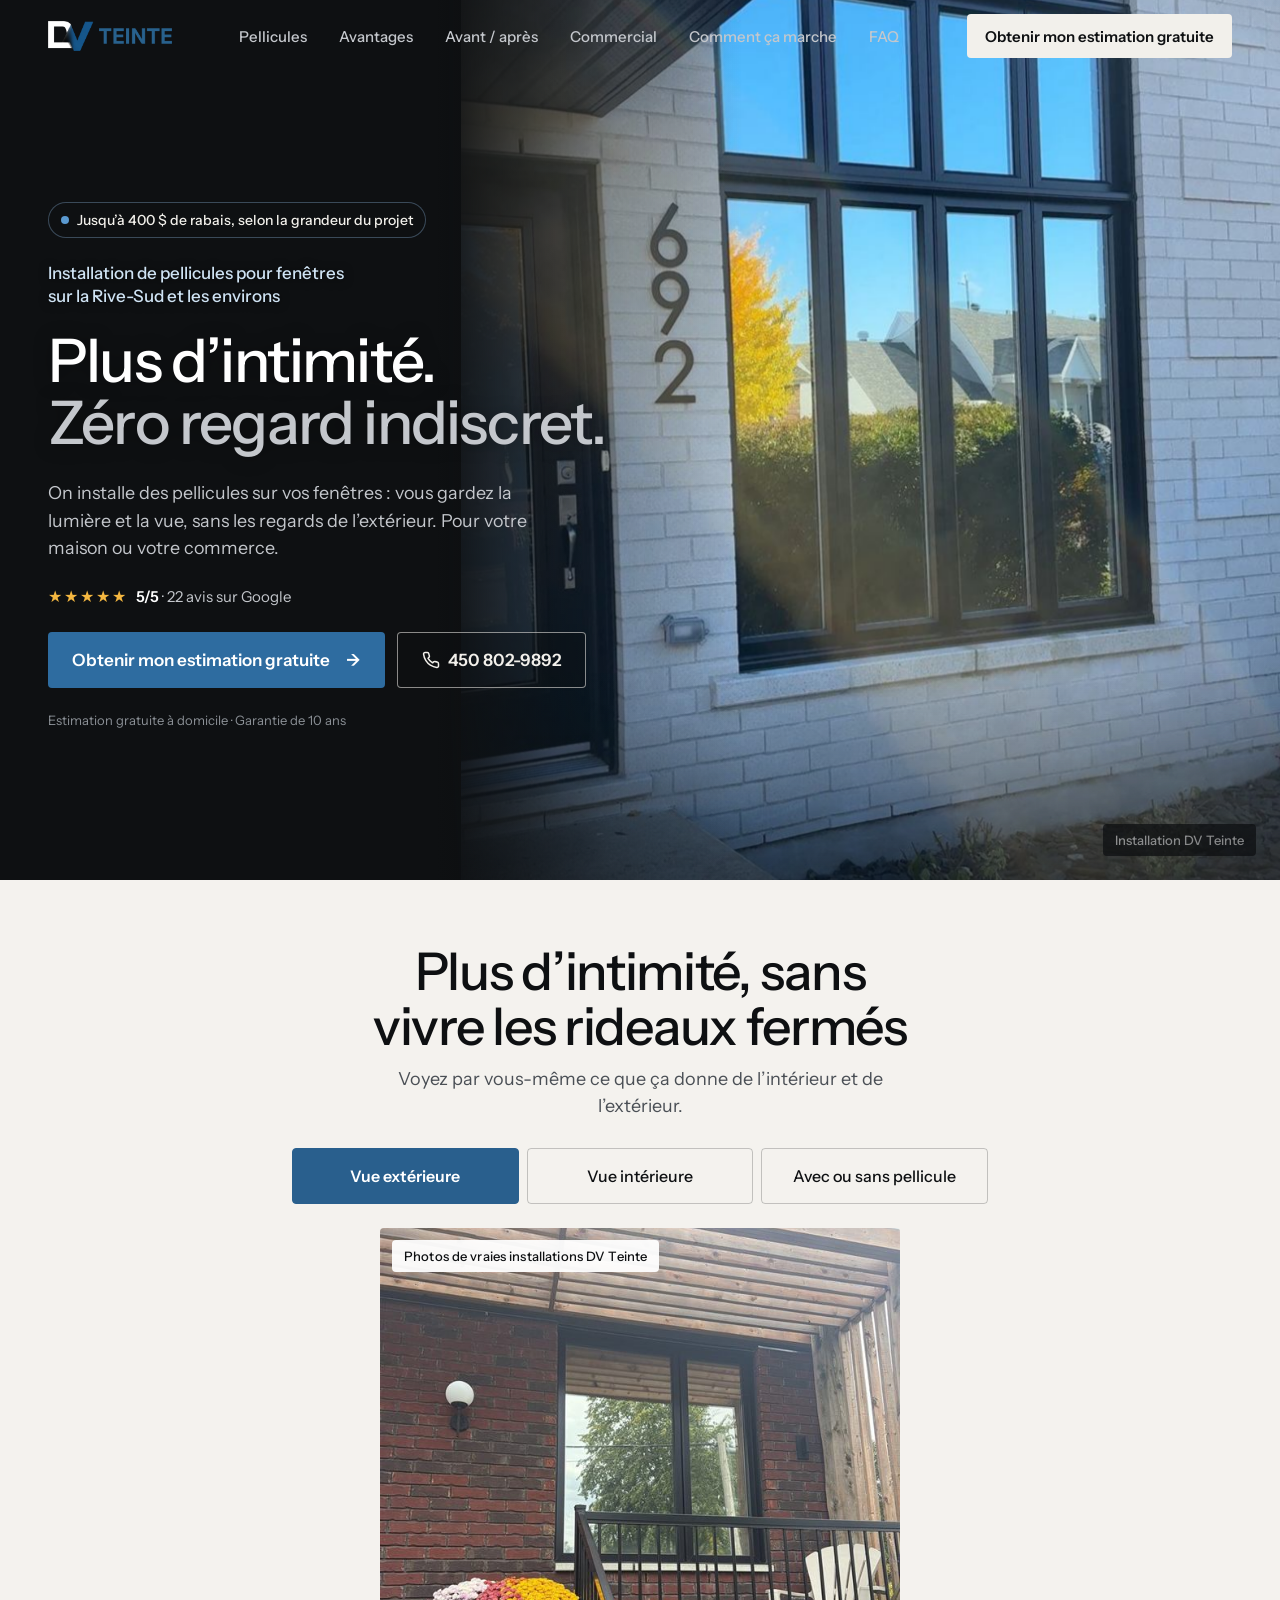
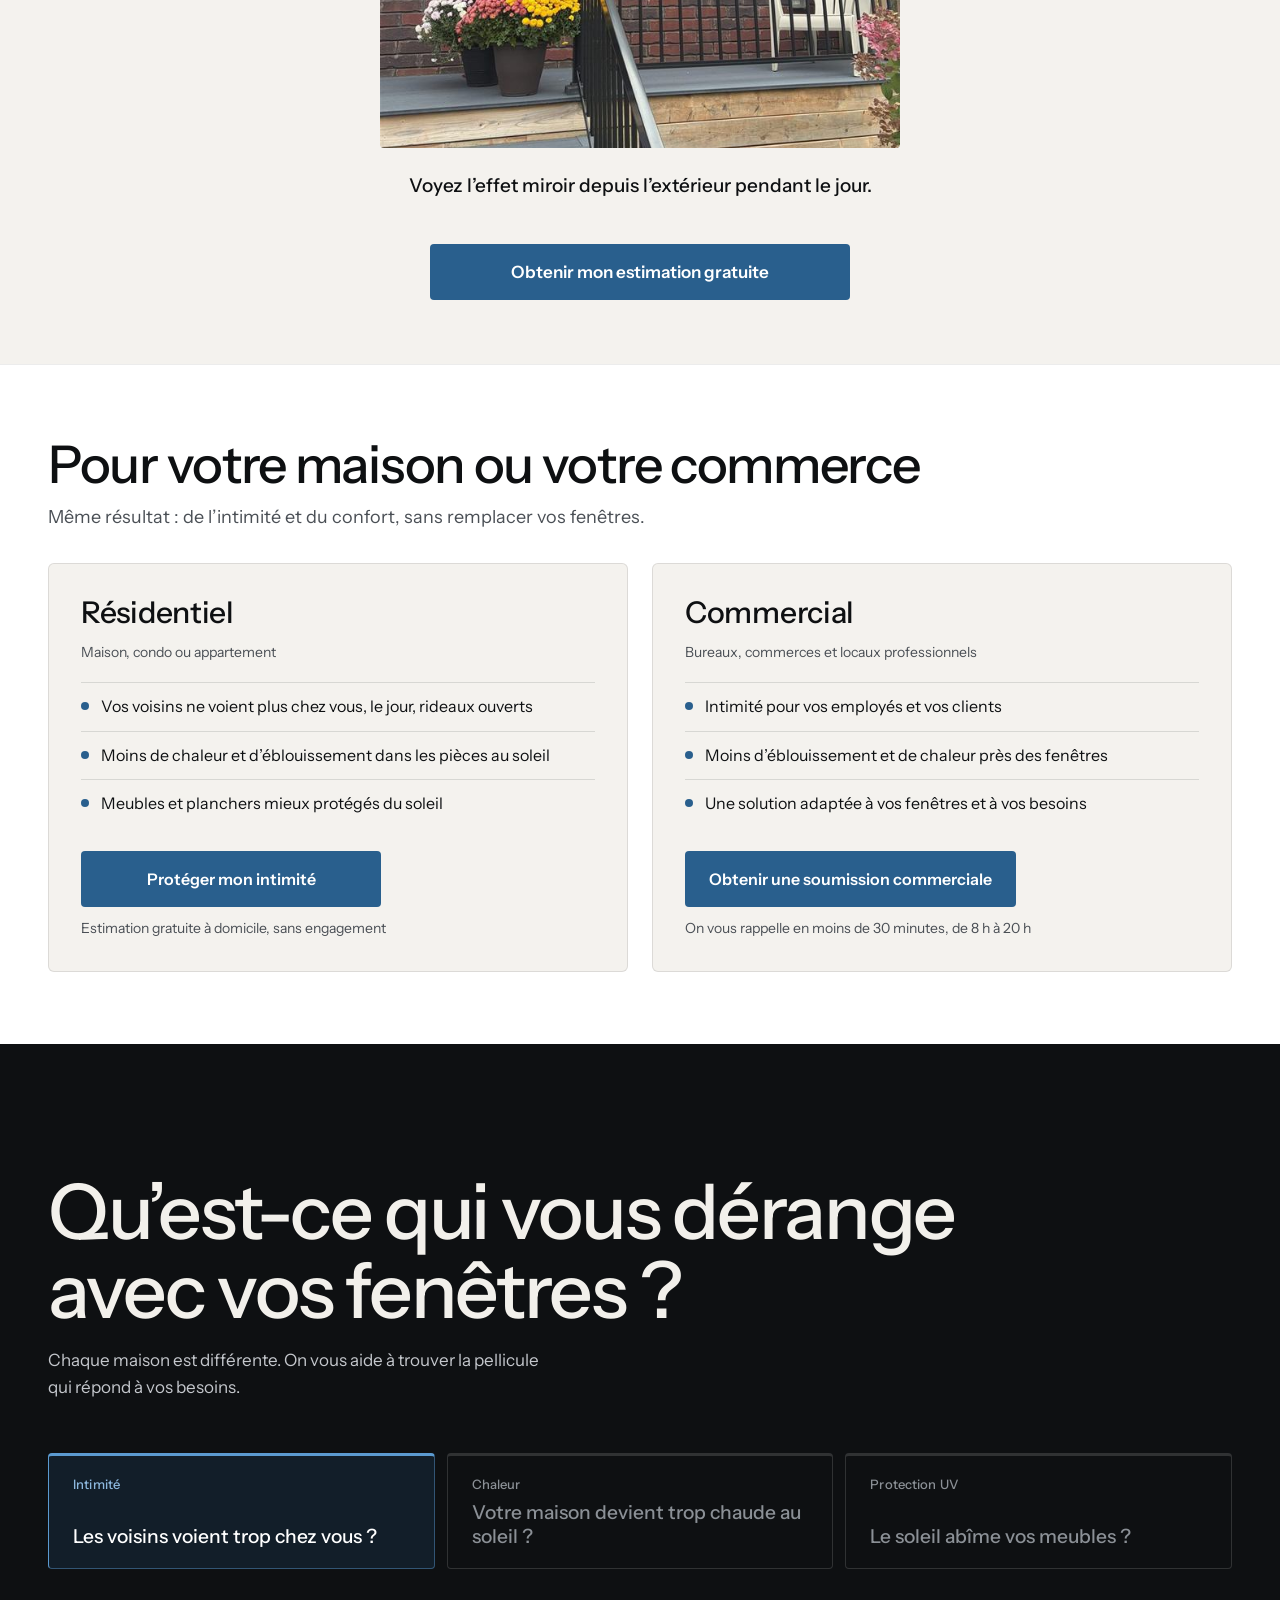
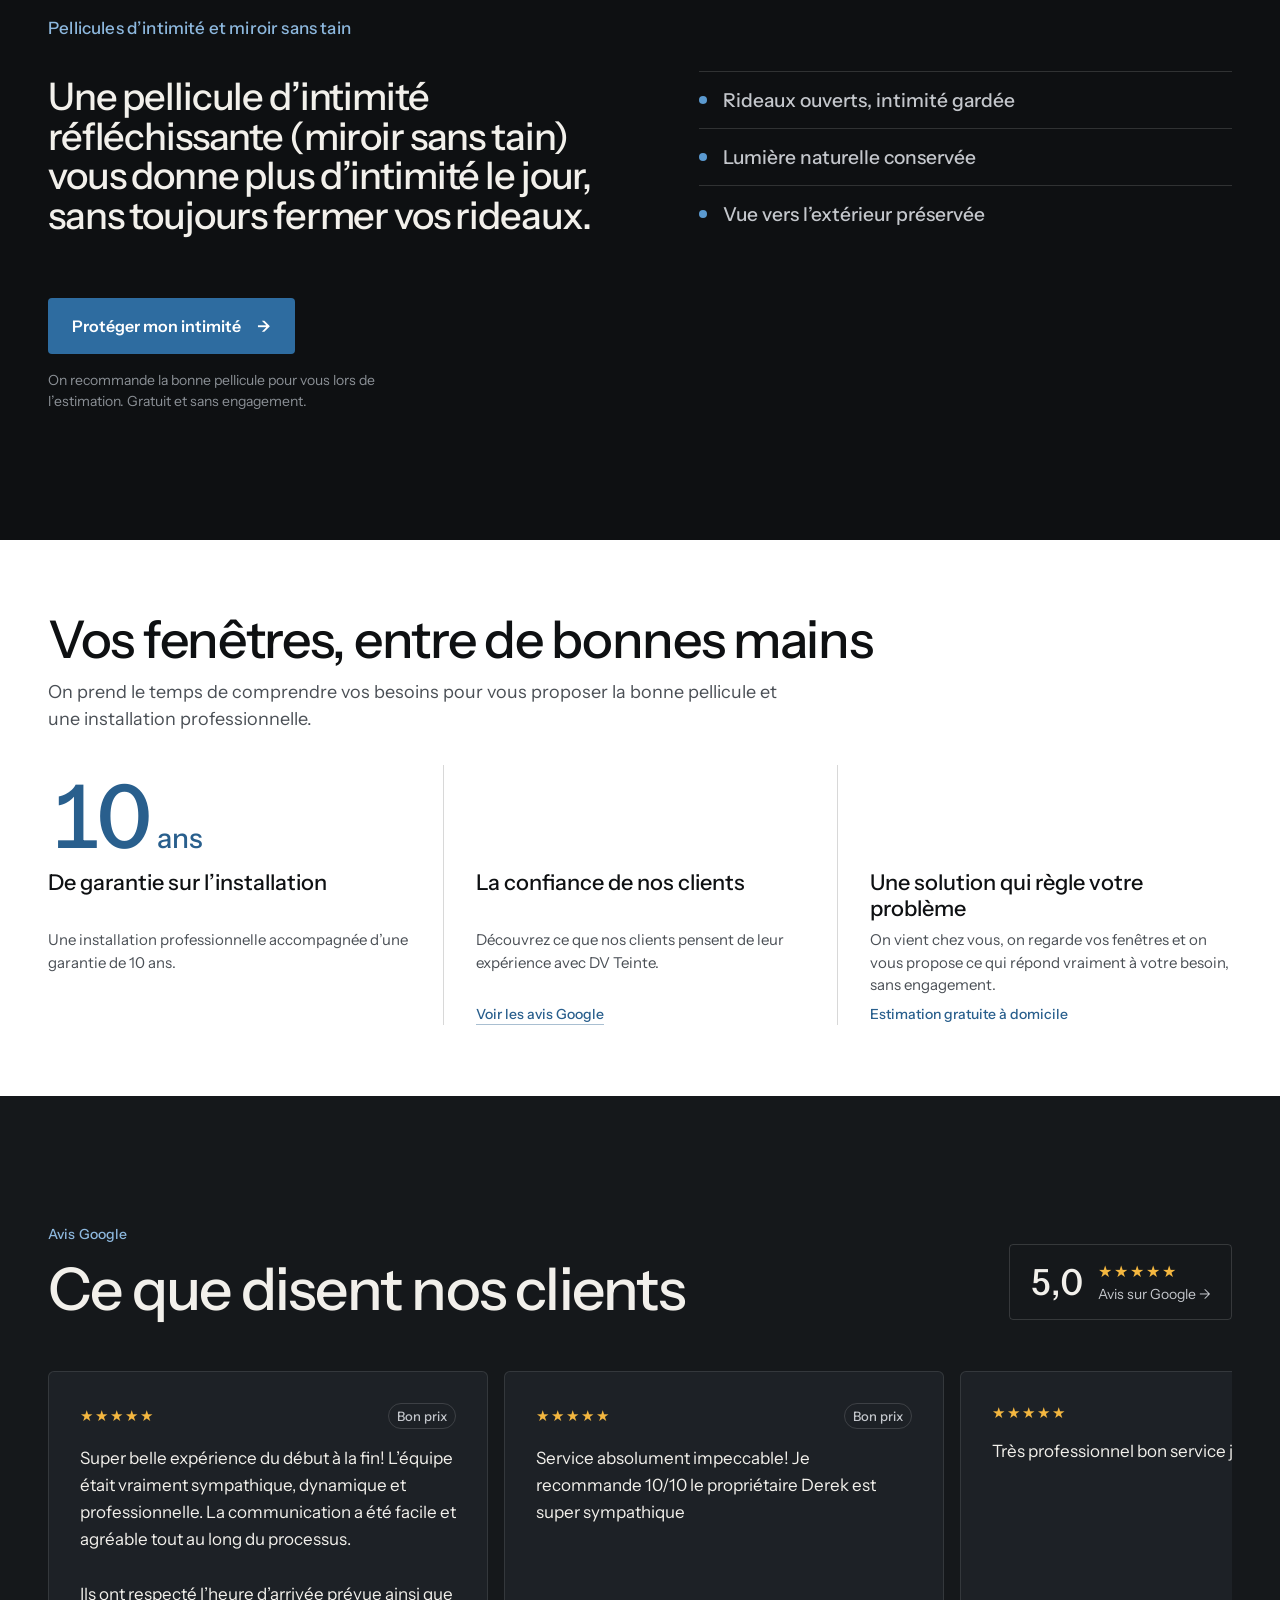
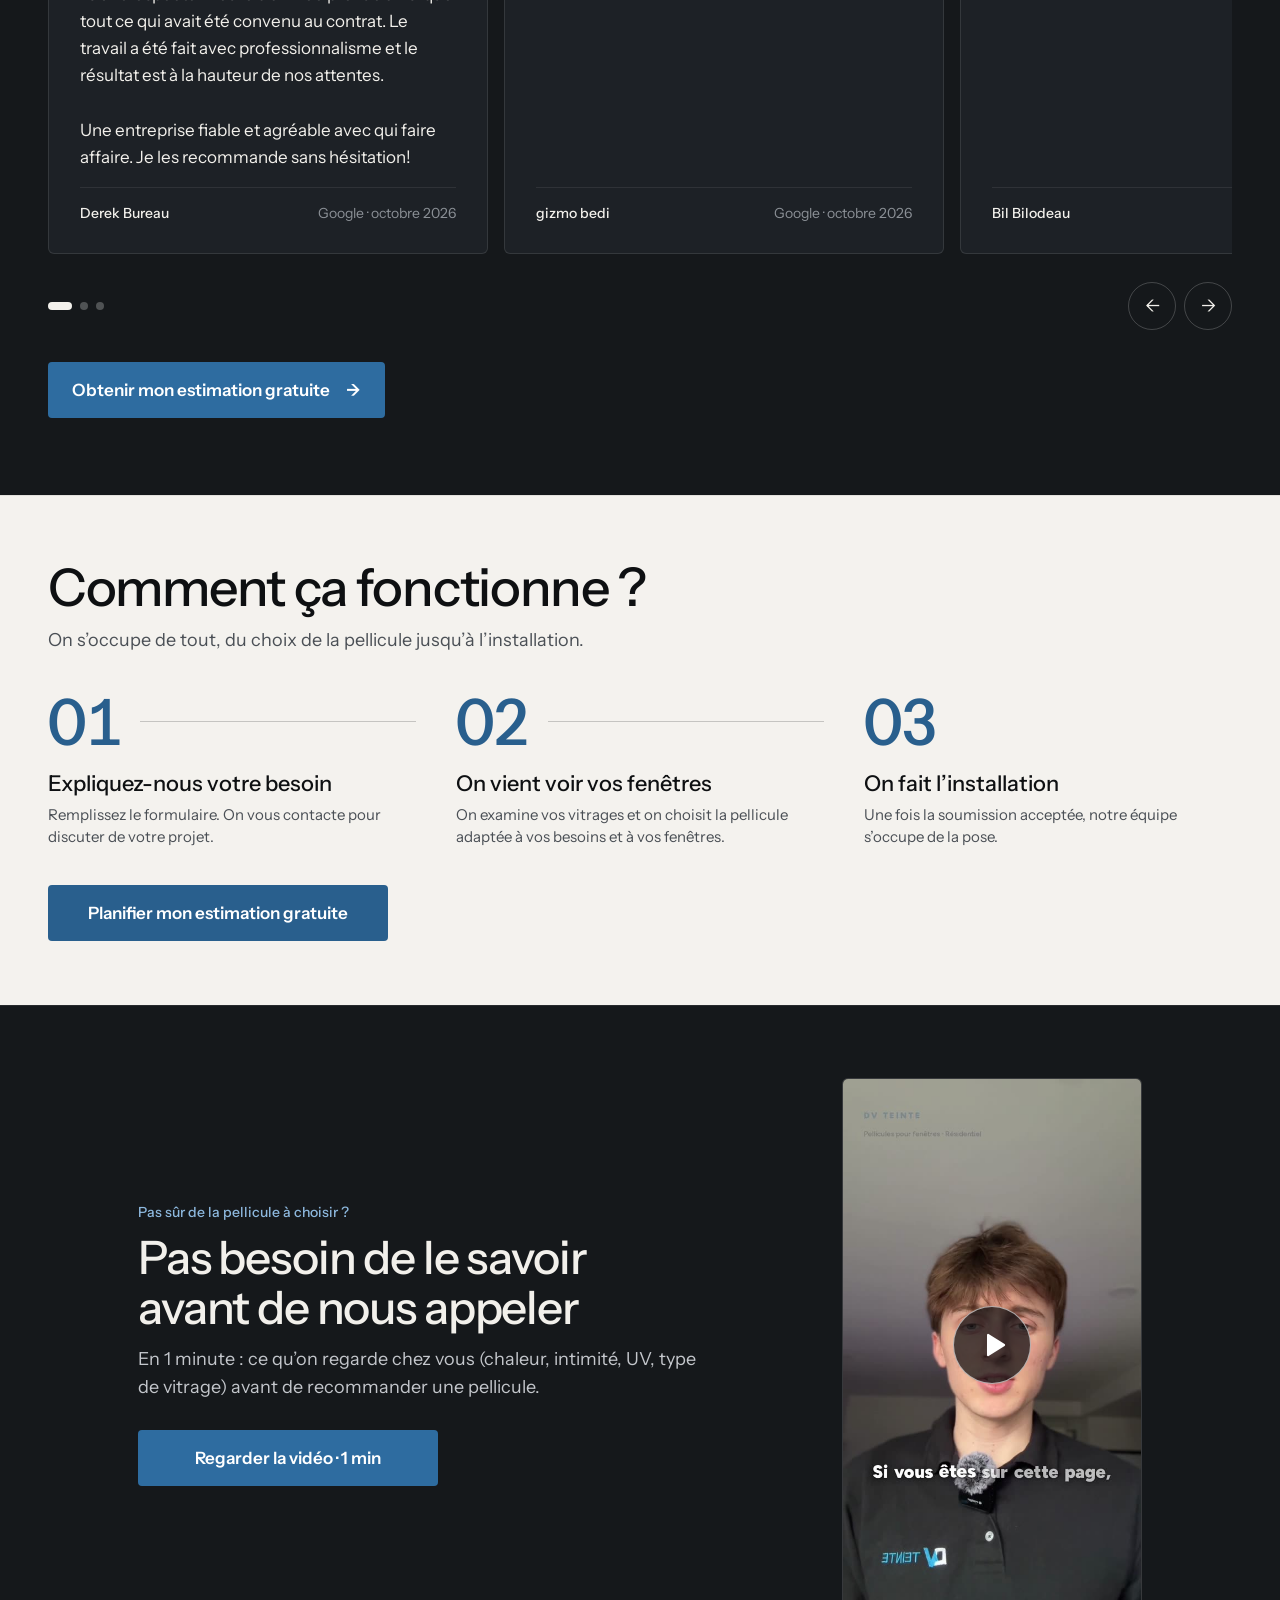
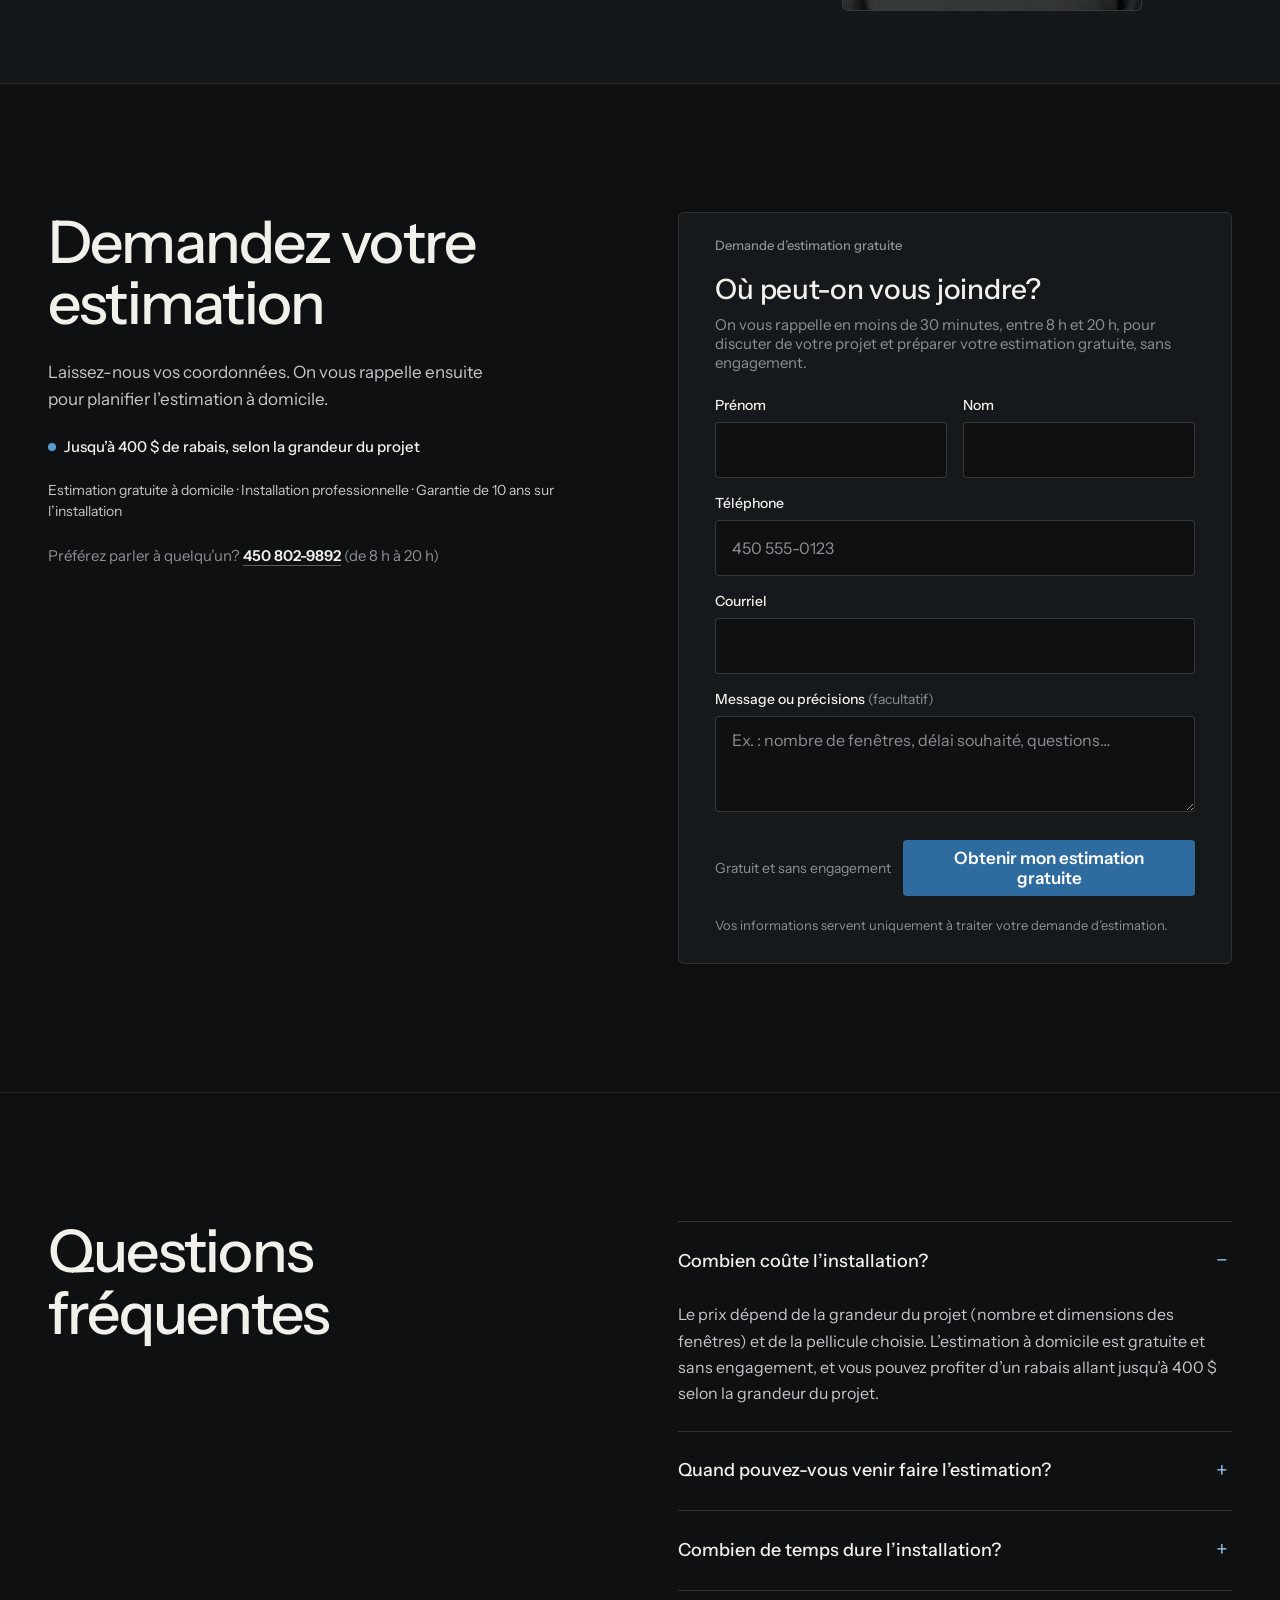
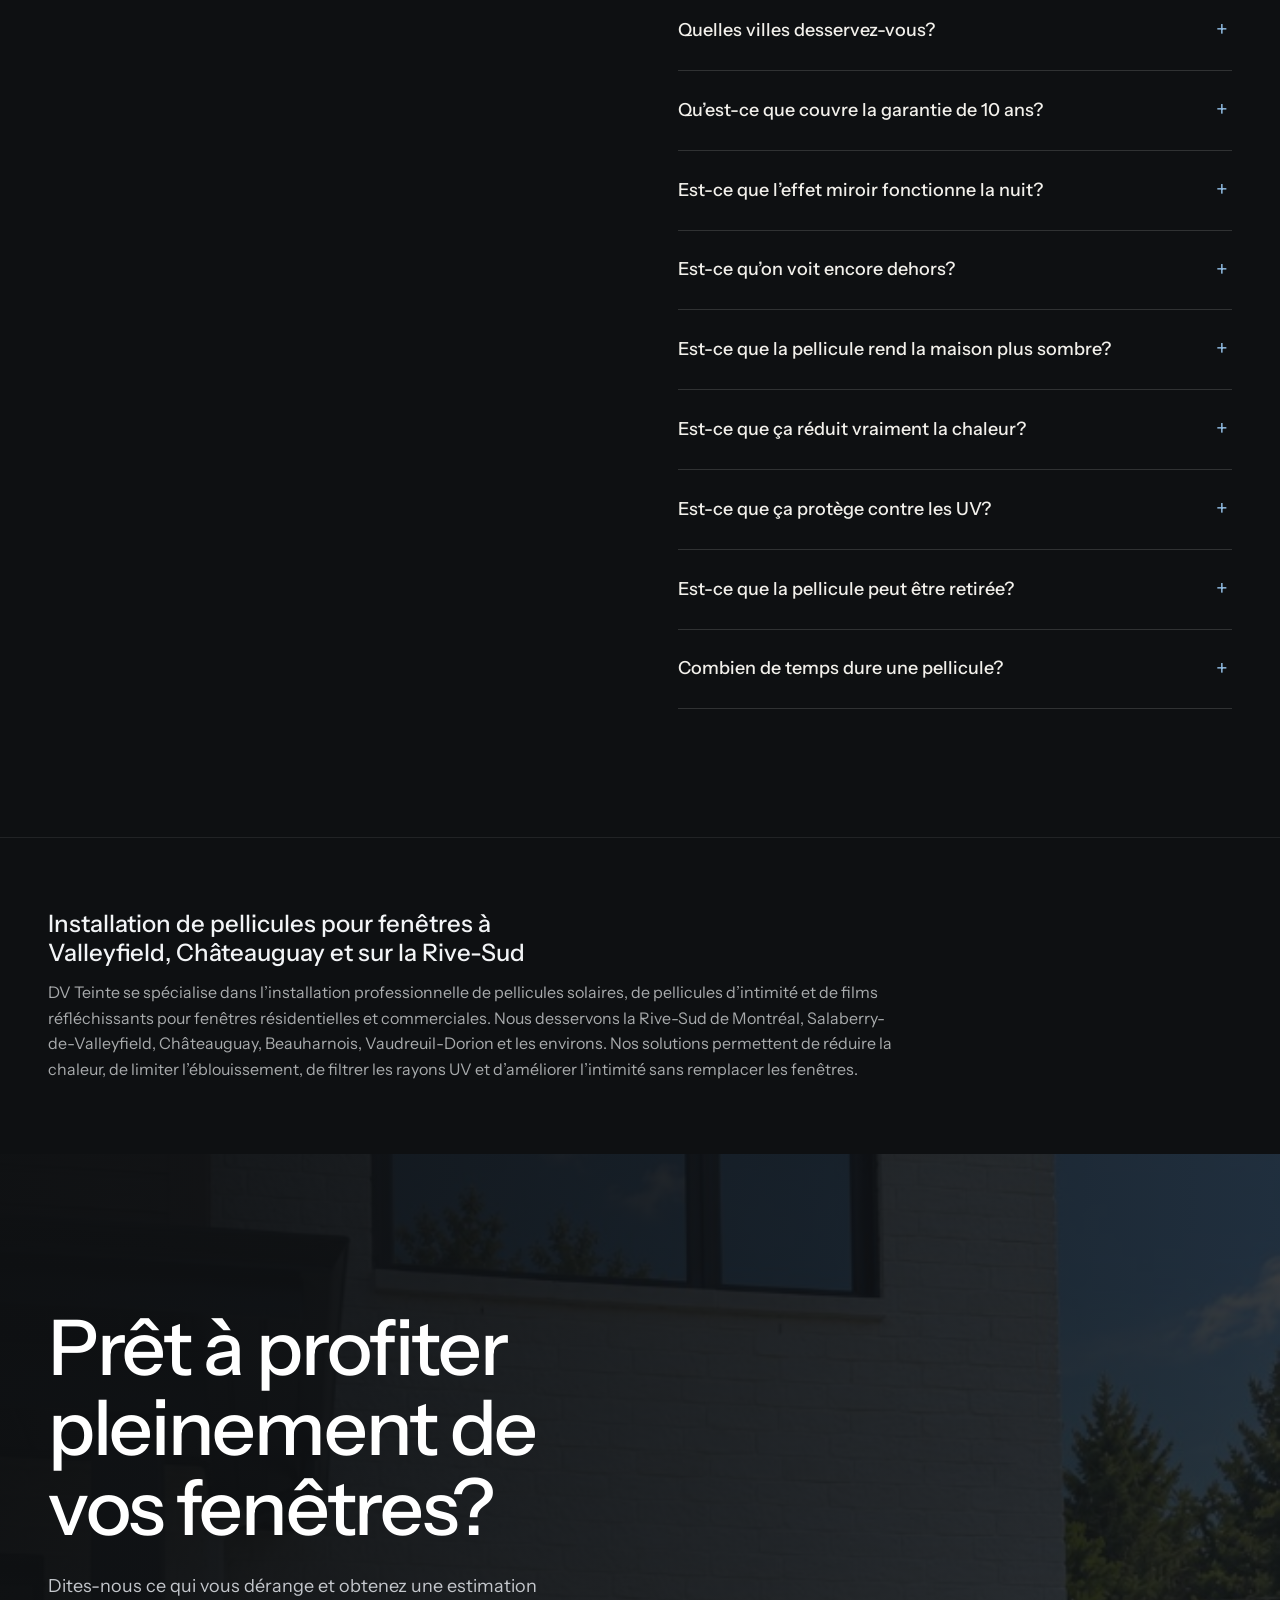
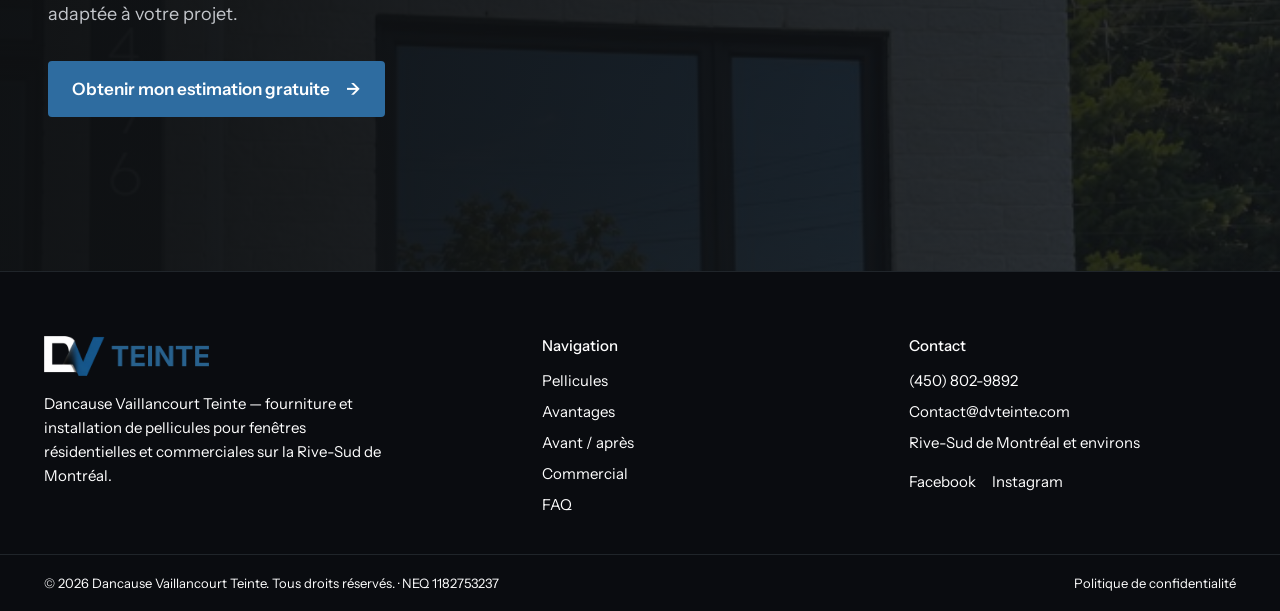
==== index.html @ ed7c3231 "Vidéo : nouvelle version (v5) remplace la v4 Vidéo recompressée en 720x1280 (3,7 Mo), nouvelle affic" ====
<!DOCTYPE html>
<html lang="fr-CA">
<head>
<meta charset="utf-8">
<meta name="viewport" content="width=device-width, initial-scale=1">
<title>Pellicules pour fenêtres | Rive-Sud et Environs | DV Teinte</title>
<meta name="description" content="Installation de pellicules solaires et d'intimité à Valleyfield, Châteauguay, Beauharnois, Vaudreuil-Dorion et sur la Rive-Sud. Soumission gratuite." />
<meta name="robots" content="index,follow,max-image-preview:large,max-snippet:-1" />
<meta property="og:type" content="website" />
<meta property="og:locale" content="fr_CA" />
<meta property="og:site_name" content="DV Teinte" />
<meta property="og:title" content="Pellicules pour fenêtres | Rive-Sud et Environs | DV Teinte" />
<meta property="og:description" content="Installation de pellicules solaires et d'intimité à Valleyfield, Châteauguay, Beauharnois, Vaudreuil-Dorion et sur la Rive-Sud. Soumission gratuite." />
<meta property="og:image" content="https://dvteinte.com/assets/photos/hero-facade.jpg" />
<meta property="og:image:alt" content="Façade résidentielle avec de grandes fenêtres équipées d'une pellicule miroir, installation DV Teinte" />
<meta property="og:url" content="https://dvteinte.com/" />
<meta name="theme-color" content="#0E1012" />
<link rel="canonical" href="https://dvteinte.com/" />
<link rel="icon" href="./favicon.ico?v=2" sizes="any" />
<link rel="icon" type="image/png" sizes="32x32" href="./favicon-32x32.png?v=2" />
<link rel="icon" type="image/png" sizes="16x16" href="./favicon-16x16.png?v=2" />
<link rel="apple-touch-icon" sizes="180x180" href="./apple-touch-icon.png?v=2" />
<link rel="preload" as="image" href="./assets/photos/hero-facade.jpg" imagesrcset="./assets/photos/hero-facade-640.jpg 640w, ./assets/photos/hero-facade-900.jpg 900w, ./assets/photos/hero-facade.jpg 1206w" imagesizes="(min-width:1080px) 64vw, 75vw" />
<link rel="preconnect" href="https://fonts.googleapis.com" />
<link rel="preconnect" href="https://fonts.gstatic.com" crossorigin />
<link href="https://fonts.googleapis.com/css2?family=Instrument+Sans:wght@400;500;600&display=swap" rel="stylesheet" />
<link rel="stylesheet" href="./styles.css" />
<script type="application/ld+json">{"@context":"https://schema.org","@type":"HomeAndConstructionBusiness","@id":"https://dvteinte.com/#entreprise","name":"DV Teinte","legalName":"Dancause Vaillancourt Teinte","url":"https://dvteinte.com/","logo":"https://dvteinte.com/assets/logo-dv-teinte.png","image":"https://dvteinte.com/assets/photos/hero-facade.jpg","telephone":"+1-450-802-9892","email":"Contact@dvteinte.com","identifier":{"@type":"PropertyValue","name":"NEQ","value":"1182753237"},"description":"Installation professionnelle de pellicules solaires, de pellicules d'intimité et de films réfléchissants pour fenêtres résidentielles et commerciales sur la Rive-Sud de Montréal et dans les environs.","areaServed":[{"@type":"AdministrativeArea","name":"Rive-Sud de Montréal"},{"@type":"City","name":"Salaberry-de-Valleyfield"},{"@type":"City","name":"Châteauguay"},{"@type":"City","name":"Beauharnois"},{"@type":"City","name":"Vaudreuil-Dorion"}],"knowsAbout":["Installation de pellicules pour fenêtres","Pellicule solaire pour fenêtres","Pellicule d'intimité","Pellicule réfléchissante","Protection UV"],"hasOfferCatalog":{"@type":"OfferCatalog","name":"Services d'installation de pellicules pour fenêtres","itemListElement":[{"@type":"Offer","itemOffered":{"@type":"Service","name":"Pellicules solaires pour réduire la chaleur"}},{"@type":"Offer","itemOffered":{"@type":"Service","name":"Pellicules d'intimité et miroir sans tain"}},{"@type":"Offer","itemOffered":{"@type":"Service","name":"Protection UV pour fenêtres résidentielles"}}]},"sameAs":["https://www.instagram.com/dv_teinte"]}</script>
<script>
/* Arrivée par une pub : on ouvre toujours la page en haut (jamais directement sur le formulaire). */
(function(){try{var h=location.hash;if(h==="#estimation"||h==="#formulaire"||h==="#contact"){history.replaceState(null,"",location.pathname+location.search);}}catch(e){}})();
</script>
<!-- Meta Pixel Code -->
<script>
!function(f,b,e,v,n,t,s)
{if(f.fbq)return;n=f.fbq=function(){n.callMethod?
n.callMethod.apply(n,arguments):n.queue.push(arguments)};
if(!f._fbq)f._fbq=n;n.push=n;n.loaded=!0;n.version='2.0';
n.queue=[];t=b.createElement(e);t.async=!0;
t.src=v;s=b.getElementsByTagName(e)[0];
s.parentNode.insertBefore(t,s)}(window, document,'script',
'https://connect.facebook.net/en_US/fbevents.js');
fbq('init', '2124310018118605');
fbq('track', 'PageView');
</script>
<noscript><img height="1" width="1" style="display:none" src="https://www.facebook.com/tr?id=2124310018118605&ev=PageView&noscript=1" /></noscript>
<!-- End Meta Pixel Code -->
</head>
<body>
<div id="top">

  <!-- ============ EN-TÊTE ============ -->
  <header class="hdr" data-header>
    <div class="hdr-in">
      <a href="#top" aria-label="DV Teinte — accueil" class="hdr-logo">
        <img src="./assets/logo-dv-teinte.png" alt="DV Teinte" width="115" height="28" />
      </a>
      <nav class="hdr-nav" aria-label="Navigation principale">
        <a href="#pellicules">Pellicules</a>
        <a href="#avantages">Avantages</a>
        <a href="#realisations">Avant / après</a>
        <a href="#commercial">Commercial</a>
        <a href="#processus">Comment ça marche</a>
        <a href="#faq">FAQ</a>
      </nav>
      <div class="hdr-actions">
        <a href="#formulaire" class="hdr-cta" data-cta="entete"><span class="cta-long">Obtenir mon estimation gratuite</span><span class="cta-short">Estimation</span></a>
        <button type="button" class="hdr-burger" aria-label="Menu" aria-expanded="false" data-menu-toggle><span></span><span></span></button>
      </div>
    </div>
    <nav class="hdr-mobile" aria-label="Navigation mobile" data-mobile-nav hidden>
      <a href="#pellicules" data-menu-close>Pellicules</a>
      <a href="#avantages" data-menu-close>Avantages</a>
      <a href="#realisations" data-menu-close>Avant / après</a>
      <a href="#commercial" data-menu-close>Commercial</a>
      <a href="#processus" data-menu-close>Comment ça marche</a>
      <a href="#faq" data-menu-close>FAQ</a>
      <a href="tel:4508029892" data-menu-close data-cta="menu-appel">Appeler le 450 802-9892</a>
    </nav>
  </header>

  <!-- ============ HERO ============ -->
  <section class="hero" data-screen-label="Hero">
    <div class="hero-media">
      <img src="./assets/photos/hero-facade.jpg" srcset="./assets/photos/hero-facade-640.jpg 640w, ./assets/photos/hero-facade-900.jpg 900w, ./assets/photos/hero-facade.jpg 1206w" sizes="(min-width:1080px) 64vw, 75vw" alt="Installation de pellicule réfléchissante sur de grandes fenêtres d’une façade résidentielle, par DV Teinte" width="1206" height="2144" loading="eager" fetchpriority="high" />
      <span class="hero-label">Installation DV Teinte</span>
      <div class="hero-fx" aria-hidden="true"><i class="fx-glare fx-glare-a"></i><i class="fx-glare fx-glare-b"></i><i class="fx-vignette"></i></div>
    </div>
    <div class="hero-shade"></div>
    <div class="hero-text">
      <a href="#formulaire" class="promo-pill" data-cta="hero-offre"><span class="promo-dot"></span>Jusqu’à 400 $ de rabais, selon la grandeur du projet</a>
      <h1 class="hero-h1">Installation de pellicules pour fenêtres sur la Rive-Sud et les environs</h1>
      <p class="hero-hook"><span class="ln"><span class="ln-in">Plus d’intimité.</span></span><span class="ln ln-dim"><span class="ln-in">Zéro regard indiscret.</span></span></p>
      <p class="hero-p">On installe des pellicules sur vos fenêtres : vous gardez la lumière et la vue, sans les regards de l’extérieur. Pour votre maison ou votre commerce.</p>
      <a href="https://share.google/kLX6jMbjvzO1BwVfc" target="_blank" rel="noopener" class="hero-rating" aria-label="Note de 5 sur 5 basée sur 22 avis Google"><span class="rev-stars" aria-hidden="true">★★★★★</span><span><strong>5/5</strong> · 22 avis sur Google</span></a>
      <div class="hero-cta"><a href="#formulaire" class="btn-blue" data-cta="hero">Obtenir mon estimation gratuite<span aria-hidden="true">→</span></a><a href="tel:4508029892" class="btn-tel" data-cta="hero-appel" aria-label="Appeler DV Teinte au 450 802-9892"><svg width="18" height="18" viewBox="0 0 24 24" fill="none" stroke="currentColor" stroke-width="2" stroke-linecap="round" stroke-linejoin="round" aria-hidden="true"><path d="M22 16.9v3a2 2 0 0 1-2.2 2 19.8 19.8 0 0 1-8.6-3.1 19.5 19.5 0 0 1-6-6A19.8 19.8 0 0 1 2.1 4.2 2 2 0 0 1 4.1 2h3a2 2 0 0 1 2 1.7c.1.9.4 1.8.7 2.7a2 2 0 0 1-.5 2.1L8.1 9.8a16 16 0 0 0 6 6l1.3-1.3a2 2 0 0 1 2.1-.4c.9.3 1.8.6 2.7.7a2 2 0 0 1 1.7 2z"/></svg>450 802-9892</a></div>
      <p class="hero-tag">Estimation gratuite à domicile · Garantie de 10 ans</p>
    </div>
  </section>

  <!-- ============ DÉMONSTRATION : EXTÉRIEUR / INTÉRIEUR / AVEC OU SANS ============ -->
  <section id="pellicules" class="demo" data-screen-label="Démonstration">
    <span id="realisations" class="demo-anchor" aria-hidden="true"></span>
    <div class="demo-in">
      <div class="demo-head">
        <h2 class="demo-title">Plus d’intimité, sans vivre les rideaux fermés</h2>
        <p class="demo-sub">Voyez par vous-même ce que ça donne de l’intérieur et de l’extérieur.</p>
      </div>

      <div class="demo-tabs" role="tablist" aria-label="Choisir la démonstration" data-demo-tabs>
        <button type="button" role="tab" id="demo-tab-ext" aria-controls="demo-view-ext" aria-selected="true" data-demo="ext">Vue extérieure</button>
        <button type="button" role="tab" id="demo-tab-int" aria-controls="demo-view-int" aria-selected="false" tabindex="-1" data-demo="int">Vue intérieure</button>
        <button type="button" role="tab" id="demo-tab-cmp" aria-controls="demo-view-cmp" aria-selected="false" tabindex="-1" data-demo="cmp">Avec ou sans pellicule</button>
      </div>

      <div class="demo-frame">
        <figure class="demo-view is-on" id="demo-view-ext" role="tabpanel" aria-labelledby="demo-tab-ext">
          <img src="./assets/photos/exterieur-brique.jpg" srcset="./assets/photos/exterieur-brique-640.jpg 640w, ./assets/photos/exterieur-brique-800.jpg 800w, ./assets/photos/exterieur-brique.jpg 1100w" sizes="(min-width:700px) 520px, 92vw" alt="Maison en brique rouge vue de l’extérieur : la fenêtre équipée d’une pellicule solaire réfléchissante reflète les arbres" width="1100" height="1466" loading="eager" decoding="async" style="object-position:50% 42%" />
        </figure>
        <figure class="demo-view" id="demo-view-int" role="tabpanel" aria-labelledby="demo-tab-int" aria-hidden="true">
          <img src="./assets/photos/vue-interieur.jpg" srcset="./assets/photos/vue-interieur-640.jpg 640w, ./assets/photos/vue-interieur-900.jpg 900w, ./assets/photos/vue-interieur.jpg 1600w" sizes="(min-width:700px) 520px, 92vw" alt="Vue de l’intérieur à travers une fenêtre avec pellicule d’intimité : la rue et les maisons voisines restent bien visibles" width="1600" height="1600" loading="lazy" decoding="async" style="object-position:50% 50%" />
        </figure>
        <figure class="demo-view" id="demo-view-cmp" role="tabpanel" aria-labelledby="demo-tab-cmp" aria-hidden="true">
          <img src="./assets/photos/avec-sans-pellicule.jpg" srcset="./assets/photos/avec-sans-pellicule-640.jpg 640w, ./assets/photos/avec-sans-pellicule-800.jpg 800w, ./assets/photos/avec-sans-pellicule.jpg 1080w" sizes="(min-width:700px) 520px, 92vw" alt="Teinture de vitres résidentielles : deux fenêtres côte à côte vues de l’intérieur, à gauche avec pellicule solaire, à droite sans pellicule" width="1080" height="1920" loading="lazy" decoding="async" style="object-position:50% 45%" />
        </figure>
        <span class="demo-badge">Photos de vraies installations DV Teinte</span>
      </div>

      <div class="demo-captions" aria-live="polite">
        <p class="demo-caption is-on" data-caption="ext">Voyez l’effet miroir depuis l’extérieur pendant le jour.</p>
        <p class="demo-caption" data-caption="int">Profitez toujours de votre vue sur dehors.</p>
        <p class="demo-caption" data-caption="cmp">Comparez la luminosité avant et après.</p>
      </div>

      <a href="#formulaire" class="demo-cta" data-cta="demo">Obtenir mon estimation gratuite</a>
    </div>
  </section>

  <!-- ============ NOS SERVICES : RÉSIDENTIEL ET COMMERCIAL ============ -->
  <section id="services" class="svc" data-screen-label="Services">
    <div class="svc-in">
      <h2 class="svc-title">Pour votre maison ou votre commerce</h2>
      <p class="svc-sub">Même résultat : de l’intimité et du confort, sans remplacer vos fenêtres.</p>
      <div class="svc-grid">
        <article class="svc-card">
          <h3>Résidentiel</h3>
          <p class="svc-for">Maison, condo ou appartement</p>
          <ul class="svc-list">
            <li>Vos voisins ne voient plus chez vous, le jour, rideaux ouverts</li>
            <li>Moins de chaleur et d’éblouissement dans les pièces au soleil</li>
            <li>Meubles et planchers mieux protégés du soleil</li>
          </ul>
          <a href="#formulaire" class="svc-btn" data-cta="services-residentiel">Protéger mon intimité</a>
          <p class="svc-note">Estimation gratuite à domicile, sans engagement</p>
        </article>
        <article id="commercial" class="svc-card">
          <h3>Commercial</h3>
          <p class="svc-for">Bureaux, commerces et locaux professionnels</p>
          <ul class="svc-list">
            <li>Intimité pour vos employés et vos clients</li>
            <li>Moins d’éblouissement et de chaleur près des fenêtres</li>
            <li>Une solution adaptée à vos fenêtres et à vos besoins</li>
          </ul>
          <a href="#formulaire" class="svc-btn" data-cta="services-commercial" data-pick-projet="Commercial">Obtenir une soumission commerciale</a>
          <p class="svc-note">On vous rappelle en moins de 30 minutes, de 8 h à 20 h</p>
        </article>
      </div>
    </div>
  </section>

  <!-- ============ TROUVEZ LA BONNE SOLUTION ============ -->
  <section id="avantages" class="solu wrap-1320 pad-sec" data-screen-label="Trouvez la bonne solution">
    <div class="solu-head">
      <h2 class="h2 solu-title">Qu’est-ce qui vous dérange avec vos fenêtres&nbsp;?</h2>
      <p class="lede">Chaque maison est différente. On vous aide à trouver la pellicule qui répond à vos besoins.</p>
    </div>

    <div class="solu-tabs" role="tablist" aria-label="Votre problème" data-solu-tabs>
      <button type="button" role="tab" id="solu-tab-intimite" aria-controls="solu-panel-intimite" aria-selected="true" data-solu="intimite" data-cta-text="Protéger mon intimité">
        <span class="solu-label">Intimité</span>
        <span class="solu-q">Les voisins voient trop chez vous&nbsp;?</span>
      </button>
      <button type="button" role="tab" id="solu-tab-chaleur" aria-controls="solu-panel-chaleur" aria-selected="false" tabindex="-1" data-solu="chaleur" data-cta-text="Réduire la chaleur chez moi">
        <span class="solu-label">Chaleur</span>
        <span class="solu-q">Votre maison devient trop chaude au soleil&nbsp;?</span>
      </button>
      <button type="button" role="tab" id="solu-tab-uv" aria-controls="solu-panel-uv" aria-selected="false" tabindex="-1" data-solu="uv" data-cta-text="Protéger mes meubles du soleil">
        <span class="solu-label">Protection UV</span>
        <span class="solu-q">Le soleil abîme vos meubles&nbsp;?</span>
      </button>
    </div>

    <div class="solu-panels">
      <div class="solu-panel" role="tabpanel" id="solu-panel-intimite" aria-labelledby="solu-tab-intimite">
        <h2 class="solu-h2">Pellicules d’intimité et miroir sans tain</h2>
        <p class="solu-mq">Les voisins voient trop chez vous&nbsp;?</p>
        <p class="solu-statement">Une pellicule d’intimité réfléchissante (miroir sans tain) vous donne plus d’intimité le jour, sans toujours fermer vos rideaux.</p>
        <ul class="solu-points">
          <li>Rideaux ouverts, intimité gardée</li>
          <li>Lumière naturelle conservée</li>
          <li>Vue vers l’extérieur préservée</li>
        </ul>
      </div>
      <div class="solu-panel" role="tabpanel" id="solu-panel-chaleur" aria-labelledby="solu-tab-chaleur" hidden>
        <h2 class="solu-h2">Pellicules solaires pour réduire la chaleur</h2>
        <p class="solu-mq">Votre maison devient trop chaude au soleil&nbsp;?</p>
        <p class="solu-statement">Réduisez la chaleur qui entre par vos fenêtres avec une pellicule solaire ou anti-chaleur adaptée.</p>
        <ul class="solu-points">
          <li>Chaleur réduite aux fenêtres très exposées</li>
          <li>Moins d’éblouissement</li>
          <li>Des pièces plus confortables</li>
        </ul>
      </div>
      <div class="solu-panel" role="tabpanel" id="solu-panel-uv" aria-labelledby="solu-tab-uv" hidden>
        <h2 class="solu-h2">Protection UV pour fenêtres résidentielles</h2>
        <p class="solu-mq">Le soleil abîme vos meubles&nbsp;?</p>
        <p class="solu-statement">Aidez à protéger vos meubles et vos planchers contre les rayons UV avec un film solaire pour fenêtres résidentielles.</p>
        <ul class="solu-points">
          <li>Aide à limiter la décoloration liée aux UV</li>
          <li>Meubles, planchers et tissus</li>
          <li>Lumière naturelle conservée</li>
        </ul>
      </div>
    </div>

    <div class="solu-cta">
      <a href="#formulaire" class="btn-blue btn-mt" data-cta="problemes" data-solu-cta>Protéger mon intimité<span aria-hidden="true">→</span></a>
      <p>On recommande la bonne pellicule pour vous lors de l’estimation. Gratuit et sans engagement.</p>
    </div>
  </section>

  <!-- ============ POURQUOI NOUS FAIRE CONFIANCE ============ -->
  <section id="confiance" class="trust" data-screen-label="Confiance">
    <div class="trust-in">
      <h2 class="trust-title">Vos fenêtres, entre de bonnes mains</h2>
      <p class="trust-sub">On prend le temps de comprendre vos besoins pour vous proposer la bonne pellicule et une installation professionnelle.</p>

      <div class="trust-cols">
        <div class="trust-item">
          <p class="trust-fig"><span class="trust-num">10</span><span class="trust-unit">ans</span></p>
          <h3>De garantie sur l’installation</h3>
          <p class="trust-desc">Une installation professionnelle accompagnée d’une garantie de 10 ans.</p>
        </div>
        <div class="trust-item">
          <span class="trust-fig" aria-hidden="true"></span>
          <h3>La confiance de nos clients</h3>
          <p class="trust-desc">Découvrez ce que nos clients pensent de leur expérience avec DV Teinte.</p>
          <a href="https://share.google/kLX6jMbjvzO1BwVfc" target="_blank" rel="noopener" class="trust-link">Voir les avis Google</a>
        </div>
        <div class="trust-item">
          <span class="trust-fig" aria-hidden="true"></span>
          <h3>Une solution qui règle votre problème</h3>
          <p class="trust-desc">On vient chez vous, on regarde vos fenêtres et on vous propose ce qui répond vraiment à votre besoin, sans engagement.</p>
          <p class="trust-note">Estimation gratuite à domicile</p>
        </div>
      </div>

    </div>
  </section>

  <!-- ============ AVIS GOOGLE ============ -->
  <section id="avis" class="rev-sec" data-screen-label="Avis Google">
    <div class="rev-head">
      <div class="stack-18">
        <p class="eyebrow">Avis Google</p>
        <h2 class="h2">Ce que disent nos clients</h2>
      </div>
      <a href="https://share.google/kLX6jMbjvzO1BwVfc" target="_blank" rel="noopener" class="rev-badge">
        <span class="rev-score">5,0</span>
        <span class="rev-meta"><span class="rev-stars">★★★★★</span><span class="rev-count">Avis sur Google →</span></span>
      </a>
    </div>
    <div class="rev-track" data-rev-track role="region" aria-label="Avis Google" tabindex="0">
      <figure class="rev-card">
        <div class="rev-top"><span class="rev-stars">★★★★★</span><span class="rev-tag">Bon prix</span></div>
        <blockquote>Super belle expérience du début à la fin! L’équipe était vraiment sympathique, dynamique et professionnelle. La communication a été facile et agréable tout au long du processus.

Ils ont respecté l’heure d’arrivée prévue ainsi que tout ce qui avait été convenu au contrat. Le travail a été fait avec professionnalisme et le résultat est à la hauteur de nos attentes.

Une entreprise fiable et agréable avec qui faire affaire. Je les recommande sans hésitation!</blockquote>
        <figcaption><span class="rev-name">Derek Bureau</span><span class="rev-when">Google · octobre 2026</span></figcaption>
      </figure>
      <figure class="rev-card">
        <div class="rev-top"><span class="rev-stars">★★★★★</span><span class="rev-tag">Bon prix</span></div>
        <blockquote>Service absolument impeccable! Je recommande 10/10 le propriétaire Derek est super sympathique</blockquote>
        <figcaption><span class="rev-name">gizmo bedi</span><span class="rev-when">Google · octobre 2026</span></figcaption>
      </figure>
      <figure class="rev-card">
        <div class="rev-top"><span class="rev-stars">★★★★★</span></div>
        <blockquote>Très professionnel bon service je recommande</blockquote>
        <figcaption><span class="rev-name">Bil Bilodeau</span><span class="rev-when">Google · juillet 2026</span></figcaption>
      </figure>
    </div>
    <div class="rev-ctrl">
      <div class="rev-dots" data-rev-dots>
        <button type="button" aria-label="Avis 1"></button>
        <button type="button" aria-label="Avis 2"></button>
        <button type="button" aria-label="Avis 3"></button>
      </div>
      <div class="rev-arrows">
        <button type="button" aria-label="Avis précédent" data-rev-prev>←</button>
        <button type="button" aria-label="Avis suivant" data-rev-next>→</button>
      </div>
    </div>
    <div class="rev-cta"><a href="#formulaire" class="btn-blue" data-cta="avis">Obtenir mon estimation gratuite<span aria-hidden="true">→</span></a></div>
  </section>

  <!-- ============ COMMENT ÇA FONCTIONNE ============ -->
  <section id="processus" class="proc" data-screen-label="Comment ça fonctionne">
    <div class="proc-in">
      <h2 class="proc-title">Comment ça fonctionne&nbsp;?</h2>
      <p class="proc-sub">On s’occupe de tout, du choix de la pellicule jusqu’à l’installation.</p>

      <ol class="proc-steps">
        <li class="proc-step">
          <span class="proc-num">01</span>
          <div class="proc-body">
            <h3>Expliquez-nous votre besoin</h3>
            <p>Remplissez le formulaire. On vous contacte pour discuter de votre projet.</p>
          </div>
        </li>
        <li class="proc-step">
          <span class="proc-num">02</span>
          <div class="proc-body">
            <h3>On vient voir vos fenêtres</h3>
            <p>On examine vos vitrages et on choisit la pellicule adaptée à vos besoins et à vos fenêtres.</p>
          </div>
        </li>
        <li class="proc-step">
          <span class="proc-num">03</span>
          <div class="proc-body">
            <h3>On fait l’installation</h3>
            <p>Une fois la soumission acceptée, notre équipe s’occupe de la pose.</p>
          </div>
        </li>
      </ol>

      <a href="#formulaire" class="proc-cta" data-cta="processus">Planifier mon estimation gratuite</a>

    </div>
  </section>

  <!-- ============ VIDÉO EXPLICATIVE (section à part, optionnelle; affichée par script.js selon le test A/B) ============ -->
  <section id="video" class="vsl-sec" data-vsl data-screen-label="Vidéo" hidden>
    <div class="vsl-in">
      <div class="vsl-text">
        <p class="vsl-kicker">Pas sûr de la pellicule à choisir&nbsp;?</p>
        <h2 class="vsl-h2">Pas besoin de le savoir avant de nous appeler</h2>
        <p class="vsl-sub">En 1&nbsp;minute : ce qu’on regarde chez vous (chaleur, intimité, UV, type de vitrage) avant de recommander une pellicule.</p>
      </div>
      <button type="button" class="vsl-media" data-vsl-open aria-haspopup="dialog" aria-controls="vsl-dialog" aria-label="Regarder la vidéo (1 minute)">
        <img src="assets/video/vsl-poster-v5.jpg" width="540" height="960" loading="lazy" decoding="async" alt="">
        <span class="vsl-play" aria-hidden="true"><svg width="22" height="24" viewBox="0 0 16 18" fill="currentColor"><path d="M2 1.4v15.2a.8.8 0 0 0 1.2.7l12-7.6a.8.8 0 0 0 0-1.4L3.2.7A.8.8 0 0 0 2 1.4z"/></svg></span>
      </button>
      <button type="button" class="vsl-btn" data-vsl-open aria-haspopup="dialog" aria-controls="vsl-dialog">Regarder la vidéo · 1&nbsp;min</button>
    </div>
  </section>

  <!-- ============ ESTIMATION (FORMULAIRE) ============ -->
  <section id="estimation" class="est-sec" data-screen-label="Formulaire" data-est-section>
    <div class="stack-22">
      <h2 class="h2">Demandez votre estimation</h2>
      <p class="lede">Laissez-nous vos coordonnées. On vous rappelle ensuite pour planifier l’estimation à domicile.</p>
      <p class="est-promo"><span class="promo-dot"></span>Jusqu’à 400 $ de rabais, selon la grandeur du projet</p>
      <p class="est-assure">Estimation gratuite à domicile · Installation professionnelle · Garantie de 10 ans sur l’installation</p>
      <p class="est-call">Préférez parler à quelqu’un? <a href="tel:4508029892" data-cta="formulaire-appel">450 802-9892</a> (de 8 h à 20 h)</p>
    </div>

    <div class="est-card" id="formulaire">
      <form data-est-form action="https://formsubmit.co/contact@dvteinte.com" method="POST" novalidate>
        <div class="est-top">
          <div class="est-meta"><span data-est-label>Demande d’estimation gratuite</span></div>
        </div>

        <div class="est-body">
          <h3 class="contact-title">Où peut-on vous joindre?</h3>
          <p class="contact-sub">On vous rappelle en moins de 30 minutes, entre 8 h et 20 h, pour discuter de votre projet et préparer votre estimation gratuite, sans engagement.</p>
          <div class="fields">
            <div class="field"><label for="dv-prenom">Prénom</label><input id="dv-prenom" name="prenom" enterkeyhint="next" type="text" inputmode="text" autocomplete="given-name" data-field="prenom" /><span class="field-err" data-err="prenom" hidden>Entrez votre prénom.</span></div>
            <div class="field"><label for="dv-nom">Nom</label><input id="dv-nom" name="nom" enterkeyhint="next" type="text" inputmode="text" autocomplete="family-name" data-field="nom" /><span class="field-err" data-err="nom" hidden>Entrez votre nom.</span></div>
            <div class="field field-wide"><label for="dv-telephone">Téléphone</label><input id="dv-telephone" name="telephone" enterkeyhint="next" type="tel" inputmode="tel" autocomplete="tel" placeholder="450 555-0123" data-field="telephone" /><span class="field-err" data-err="telephone" hidden>Entrez un numéro de téléphone valide (10 chiffres).</span></div>
            <div class="field field-wide"><label for="dv-courriel">Courriel</label><input id="dv-courriel" name="email" enterkeyhint="next" type="email" inputmode="email" autocomplete="email" data-field="courriel" /><span class="field-err" data-err="courriel" hidden>Entrez un courriel valide.</span></div>
            <div class="field field-wide"><label for="dv-message">Message ou précisions <span class="opt-label">(facultatif)</span></label><textarea id="dv-message" name="message" rows="3" maxlength="1500" placeholder="Ex. : nombre de fenêtres, délai souhaité, questions…" data-field="message"></textarea></div>
          </div>
          <input name="_honeypot" tabindex="-1" autocomplete="off" aria-hidden="true" class="honeypot" data-hp />

          <input type="hidden" name="type_de_projet" data-hidden="projet" value="Résidentiel" />
          <!-- Attribution publicitaire : remplis automatiquement depuis ?SQF_CAMPAIGN=…&SQF_ADSET=…&SQF_AD=… -->
          <input type="hidden" name="CAMPAIGN" data-attr="campaign" value="" />
          <input type="hidden" name="ADSET" data-attr="adset" value="" />
          <input type="hidden" name="AD" data-attr="ad" value="" />
          <!-- Configuration FormSubmit -->
          <input type="hidden" name="_subject" value="Nouvelle demande d’estimation — DV Teinte" />
          <input type="hidden" name="_template" value="table" />
          <input type="hidden" name="_captcha" value="false" />
        </div>

        <div class="est-foot">
          <span class="est-free">Gratuit et sans engagement</span>
          <button type="submit" class="est-submit" data-est-submit>Obtenir mon estimation gratuite</button>
        </div>
        <p class="est-note">Vos informations servent uniquement à traiter votre demande d’estimation.</p>
        <p class="est-send-err" role="alert" data-send-err hidden>Une erreur est survenue lors de l’envoi. Veuillez réessayer ou nous appeler au 450 802-9892.</p>
      </form>

      <div class="est-thanks" role="status" data-est-thanks hidden>
        <span class="thanks-check" aria-hidden="true"><svg viewBox="0 0 52 52" width="72" height="72"><circle class="tc-ring" cx="26" cy="26" r="25"/><path class="tc-tick" d="M15 27l8 8 14-16"/></svg></span>
        <h3>Votre demande a bien été envoyée</h3>
        <p class="thanks-lead">Notre équipe vous appellera en moins de 30 minutes, entre 8 h et 20 h, à partir de ce numéro&nbsp;:</p>
        <div class="thanks-number" aria-label="Numéro de téléphone de DV Teinte : 450 802-9892"><svg viewBox="0 0 24 24" fill="none" stroke="currentColor" stroke-width="2" stroke-linecap="round" stroke-linejoin="round" aria-hidden="true"><path d="M22 16.9v3a2 2 0 0 1-2.2 2 19.8 19.8 0 0 1-8.6-3.1 19.5 19.5 0 0 1-6-6A19.8 19.8 0 0 1 2.1 4.2 2 2 0 0 1 4.1 2h3a2 2 0 0 1 2 1.7c.1.9.4 1.8.7 2.7a2 2 0 0 1-.5 2.1L8.1 9.8a16 16 0 0 0 6 6l1.3-1.3a2 2 0 0 1 2.1-.4c.9.3 1.8.6 2.7.7a2 2 0 0 1 1.7 2z"/></svg><span>450 802-9892</span></div>
        <p class="thanks-tip">Gardez ce numéro en tête pour ne pas manquer notre appel.</p>
      </div>
    </div>
  </section>

  <!-- ============ FAQ ============ -->
  <section id="faq" class="faq-sec" data-screen-label="FAQ">
    <div class="faq-in">
      <h2 class="h2">Questions fréquentes</h2>
      <div class="faq-list" data-faq>
        <div class="faq-item">
          <h3><button type="button" aria-expanded="true">Combien coûte l’installation?<span aria-hidden="true">−</span></button></h3>
          <p>Le prix dépend de la grandeur du projet (nombre et dimensions des fenêtres) et de la pellicule choisie. L’estimation à domicile est gratuite et sans engagement, et vous pouvez profiter d’un rabais allant jusqu’à 400 $ selon la grandeur du projet.</p>
        </div>
        <div class="faq-item">
          <h3><button type="button" aria-expanded="false">Quand pouvez-vous venir faire l’estimation?<span aria-hidden="true">+</span></button></h3>
          <p hidden>On vous rappelle en moins de 30 minutes, entre 8 h et 20 h, et on planifie l’estimation à domicile selon vos disponibilités.</p>
        </div>
        <div class="faq-item">
          <h3><button type="button" aria-expanded="false">Combien de temps dure l’installation?<span aria-hidden="true">+</span></button></h3>
          <p hidden>Cela dépend du nombre de fenêtres. On vous donne une durée précise lors de l’estimation.</p>
        </div>
        <div class="faq-item">
          <h3><button type="button" aria-expanded="false">Quelles villes desservez-vous?<span aria-hidden="true">+</span></button></h3>
          <p hidden>On dessert la Rive-Sud de Montréal : Salaberry-de-Valleyfield, Châteauguay, Beauharnois, Vaudreuil-Dorion et les environs.</p>
        </div>
        <div class="faq-item">
          <h3><button type="button" aria-expanded="false">Qu’est-ce que couvre la garantie de 10 ans?<span aria-hidden="true">+</span></button></h3>
          <p hidden>L’installation est garantie 10 ans. On vous précise les conditions de la garantie lors de l’estimation.</p>
        </div>
        <div class="faq-item">
          <h3><button type="button" aria-expanded="false">Est-ce que l’effet miroir fonctionne la nuit?<span aria-hidden="true">+</span></button></h3>
          <p hidden>Non. L’effet miroir fonctionne quand il fait plus clair dehors qu’à l’intérieur. Le soir, avec vos lumières allumées, on peut voir à l’intérieur. Prévoyez des rideaux ou des stores pour la nuit.</p>
        </div>
        <div class="faq-item">
          <h3><button type="button" aria-expanded="false">Est-ce qu’on voit encore dehors?<span aria-hidden="true">+</span></button></h3>
          <p hidden>Oui. De l’intérieur, la vue reste claire, un peu comme avec des lunettes de soleil. Plus la teinte est foncée, plus la vue est assombrie.</p>
        </div>
        <div class="faq-item">
          <h3><button type="button" aria-expanded="false">Est-ce que la pellicule rend la maison plus sombre?<span aria-hidden="true">+</span></button></h3>
          <p hidden>Un peu, selon la teinte choisie. Une teinte claire conserve plus de lumière; une teinte foncée donne plus d’intimité et bloque plus de chaleur. On vous montre les options lors de l’estimation.</p>
        </div>
        <div class="faq-item">
          <h3><button type="button" aria-expanded="false">Est-ce que ça réduit vraiment la chaleur?<span aria-hidden="true">+</span></button></h3>
          <p hidden>Oui, une pellicule solaire pour fenêtres bloque une partie de la chaleur du soleil avant qu’elle n’entre. La différence se ressent surtout dans les pièces exposées au soleil direct. Le résultat dépend de la pellicule, du vitrage et de l’orientation.</p>
        </div>
        <div class="faq-item">
          <h3><button type="button" aria-expanded="false">Est-ce que ça protège contre les UV?<span aria-hidden="true">+</span></button></h3>
          <p hidden>Oui. Les pellicules solaires que nous installons bloquent la grande majorité des rayons UV, ce qui réduit la décoloration. La lumière visible et la chaleur peuvent aussi y contribuer.</p>
        </div>
        <div class="faq-item">
          <h3><button type="button" aria-expanded="false">Est-ce que la pellicule peut être retirée?<span aria-hidden="true">+</span></button></h3>
          <p hidden>Oui. Elle peut être retirée par un professionnel. Dans la plupart des cas, le verre n’est pas endommagé.</p>
        </div>
        <div class="faq-item">
          <h3><button type="button" aria-expanded="false">Combien de temps dure une pellicule?<span aria-hidden="true">+</span></button></h3>
          <p hidden>Une teinture de vitres résidentielles bien installée dure plusieurs années. La durée dépend du produit, de l’exposition au soleil et de l’entretien. On vous précise la garantie applicable lors de l’estimation.</p>
        </div>
      </div>
    </div>
  </section>

  <!-- ============ ZONE DESSERVIE ============ -->
  <section class="local-sec" data-screen-label="Zone desservie">
    <div class="local-in">
      <h2>Installation de pellicules pour fenêtres à Valleyfield, Châteauguay et sur la Rive-Sud</h2>
      <p>DV Teinte se spécialise dans l’installation professionnelle de pellicules solaires, de pellicules d’intimité et de films réfléchissants pour fenêtres résidentielles et commerciales. Nous desservons la Rive-Sud de Montréal, Salaberry-de-Valleyfield, Châteauguay, Beauharnois, Vaudreuil-Dorion et les environs. Nos solutions permettent de réduire la chaleur, de limiter l’éblouissement, de filtrer les rayons UV et d’améliorer l’intimité sans remplacer les fenêtres.</p>
    </div>
  </section>

  <!-- ============ APPEL FINAL ============ -->
  <section class="final" data-screen-label="CTA final">
    <img src="./assets/photos/facade-apres.jpg" alt="" aria-hidden="true" width="675" height="1200" loading="lazy" decoding="async" />
    <div class="final-shade"></div>
    <div class="final-in">
      <h2 class="h2 final-title">Prêt à profiter pleinement de vos fenêtres?</h2>
      <p class="final-p">Dites-nous ce qui vous dérange et obtenez une estimation adaptée à votre projet.</p>
      <a href="#formulaire" class="btn-blue btn-mt-sm" data-cta="appel-final">Obtenir mon estimation gratuite<span aria-hidden="true">→</span></a>
    </div>
  </section>

  <!-- ============ PIED DE PAGE (conservé tel quel) ============ -->
  <footer class="site-footer">
    <div class="footer-wrap footer-grid">
      <div>
        <img src="./assets/logo-dv-teinte.png" alt="DV Teinte" class="footer-logo" width="165" height="40" />
        <p class="footer-desc">Dancause Vaillancourt Teinte — fourniture et installation de pellicules pour fenêtres résidentielles et commerciales sur la Rive-Sud de Montréal.</p>
      </div>
      <div>
        <h3>Navigation</h3>
        <div class="footer-links">
          <a href="#pellicules">Pellicules</a>
          <a href="#avantages">Avantages</a>
          <a href="#realisations">Avant / après</a>
          <a href="#commercial">Commercial</a>
          <a href="#faq">FAQ</a>
        </div>
      </div>
      <div>
        <h3>Contact</h3>
        <div class="footer-links">
          <a href="tel:4508029892">(450) 802-9892</a>
          <a href="mailto:Contact@dvteinte.com">Contact@dvteinte.com</a>
          <span class="footer-muted">Rive-Sud de Montréal et environs</span>
          <div class="footer-social">
            <a href="#">Facebook</a>
            <a href="https://www.instagram.com/dv_teinte?utm_source=ig_web_button_share_sheet&igsh=ZDNlZDc0MzIxNw==" target="_blank" rel="noopener">Instagram</a>
          </div>
        </div>
      </div>
    </div>
    <div class="footer-bottom">
      <div class="footer-wrap footer-bottom-inner">
        <span>© 2026 Dancause Vaillancourt Teinte. Tous droits réservés. · NEQ 1182753237</span>
        <a href="politique-de-confidentialite.html">Politique de confidentialité</a>
      </div>
    </div>
  </footer>

  <!-- ============ BARRE COLLANTE (mobile) ============ -->
  <div class="sticky-bar" data-sticky>
    <a href="#formulaire" class="sticky-main" data-cta="barre-mobile">Estimation gratuite<span aria-hidden="true">→</span></a>
    <a href="tel:4508029892" class="sticky-tel" aria-label="Appeler DV Teinte au 450 802-9892" data-cta="barre-mobile-appel"><svg width="22" height="22" viewBox="0 0 24 24" fill="none" stroke="currentColor" stroke-width="2" stroke-linecap="round" stroke-linejoin="round" aria-hidden="true"><path d="M22 16.9v3a2 2 0 0 1-2.2 2 19.8 19.8 0 0 1-8.6-3.1 19.5 19.5 0 0 1-6-6A19.8 19.8 0 0 1 2.1 4.2 2 2 0 0 1 4.1 2h3a2 2 0 0 1 2 1.7c.1.9.4 1.8.7 2.7a2 2 0 0 1-.5 2.1L8.1 9.8a16 16 0 0 0 6 6l1.3-1.3a2 2 0 0 1 2.1-.4c.9.3 1.8.6 2.7.7a2 2 0 0 1 1.7 2z"/></svg></a>
  </div>

  <!-- ============ VIDÉO (fenêtre modale, aucun téléchargement avant le clic) ============ -->
  <dialog class="vsl-dlg" id="vsl-dialog" aria-label="Vidéo : comment on choisit la pellicule pour vos fenêtres" data-vsl-dialog>
    <div class="vsl-dlg-in">
      <button type="button" class="vsl-close" data-vsl-close aria-label="Fermer la vidéo"><svg width="18" height="18" viewBox="0 0 18 18" fill="none" stroke="currentColor" stroke-width="2" stroke-linecap="round" aria-hidden="true"><path d="M3 3l12 12M15 3L3 15"/></svg></button>
      <div class="vsl-stage"><video class="vsl-video" controls playsinline preload="none" width="720" height="1280" data-src="assets/video/vsl-dv-teinte-v5.mp4" data-poster="assets/video/vsl-poster-v5.jpg">Votre navigateur ne peut pas lire cette vidéo.</video></div>
      <div class="vsl-after">
        <a href="#formulaire" class="vsl-cta" data-cta="video" data-vsl-cta>Obtenir mon estimation gratuite<span aria-hidden="true">→</span></a>
        <p class="vsl-note">On vous rappelle en moins de 30 minutes, de 8&nbsp;h à 20&nbsp;h · Garantie de 10&nbsp;ans · Estimation à domicile gratuite</p>
      </div>
    </div>
  </dialog>

</div>
<script src="./script.js"></script>
</body>
</html>
---- styles.css ----
:root{--gx:clamp(18px,4vw,48px);}
/* DV Teinte — version premium (v4)
   Fond #0E1012 · Surface #16191C · Texte #F2F0EB · Bleu #2E6CA0 / #5B9AD0 · Accent #8DB8DE
   Police : Instrument Sans */
*{box-sizing:border-box;}
html{scroll-behavior:smooth;-webkit-text-size-adjust:100%;}
body{margin:0;background:#0E1012;color:#F2F0EB;font-family:"Instrument Sans","Helvetica Neue",Helvetica,Arial,sans-serif;-webkit-font-smoothing:antialiased;}
h1,h2,h3,h4,p,figure,blockquote{margin:0;}
a{color:#8DB8DE;text-decoration:none;}
a:hover{color:#B7D3EC;}
img{display:block;max-width:100%;}
input,button{font-family:inherit;}
::selection{background:#2E6CA0;color:#fff;}
:focus-visible{outline:2px solid #8DB8DE;outline-offset:3px;}
input::placeholder{color:#8B9096;}
[hidden]{display:none!important;}
@media (prefers-reduced-motion: reduce){html{scroll-behavior:auto;}}

#top{background:#0E1012;min-height:100vh;overflow-x:clip;}
section[id]{scroll-margin-top:72px;}
#formulaire{scroll-margin-top:88px;}

/* ===== Briques communes ===== */
.stack-18{display:flex;flex-direction:column;gap:16px;}
.stack-22{display:flex;flex-direction:column;gap:24px;}
.eyebrow{font-size:14px;letter-spacing:.01em;text-transform:none;color:#8DB8DE;font-weight:500;}
.h2{font-size:clamp(36px,4.6vw,64px);line-height:1.04;font-weight:500;letter-spacing:-.03em;}
.lede{font-size:17px;line-height:1.6;color:#C4C7CC;max-width:40ch;}
.wrap-1320{max-width:1320px;margin:0 auto;}
.pad-sec{padding:clamp(72px,10vw,140px) var(--gx);}
.btn-blue{display:flex;align-items:center;gap:16px;height:56px;padding:0 24px;background:#2E6CA0;color:#fff;border-radius:4px;font-weight:600;font-size:17px;transition:background .2s;}
.btn-blue:hover{background:#3A7DB5;color:#fff;}
.btn-mt{align-self:flex-start;padding:0 24px;height:56px;font-size:16px;margin-top:8px;}
.btn-mt-sm{margin-top:8px;}
.btn-cream{align-self:flex-start;display:flex;align-items:center;gap:14px;height:56px;padding:0 24px;background:#F2F0EB;color:#0E1012;border-radius:4px;font-weight:600;font-size:16px;transition:background .2s;}
.btn-cream:hover{background:#fff;color:#0E1012;}
.promo-dot{width:8px;height:8px;border-radius:50%;background:#5B9AD0;flex-shrink:0;}

/* ===== En-tête ===== */
.hdr{position:fixed;top:0;left:0;right:0;z-index:100;background:rgba(14,16,18,0);border-bottom:1px solid rgba(255,255,255,0);transition:background .3s,border-color .3s;}
.hdr.is-solid{background:rgba(14,16,18,.96);}
.hdr.is-line{border-bottom-color:rgba(255,255,255,.08);}
.hdr-in{max-width:1320px;margin:0 auto;padding:0 var(--gx);height:72px;display:flex;align-items:center;justify-content:space-between;gap:24px;}
.hdr-logo{display:flex;align-items:center;flex-shrink:0;}
.hdr-logo img{height:30px;width:auto;}
.hdr-nav{display:none;align-items:center;gap:32px;}
.hdr-nav a{color:#C4C7CC;font-size:15px;font-weight:500;white-space:nowrap;}
.hdr-nav a:hover{color:#fff;}
.hdr-actions{display:flex;align-items:center;gap:8px;}
.hdr-cta{display:flex;align-items:center;height:44px;padding:0 18px;background:#F2F0EB;color:#0E1012;border-radius:4px;font-weight:600;font-size:15px;white-space:nowrap;transition:background .2s;}
.hdr-cta:hover{background:#fff;color:#0E1012;}
.cta-long{display:none;}
.hdr-burger{width:44px;height:44px;border:1px solid rgba(255,255,255,.18);background:transparent;border-radius:4px;display:flex;flex-direction:column;align-items:center;justify-content:center;gap:5px;cursor:pointer;}
.hdr-burger span{width:18px;height:1.5px;background:#F2F0EB;}
.hdr-mobile{background:#0E1012;border-top:1px solid rgba(255,255,255,.08);padding:8px var(--gx) 20px;display:flex;flex-direction:column;}
.hdr-mobile a{color:#F2F0EB;font-size:20px;font-weight:500;padding:16px 0;border-bottom:1px solid rgba(255,255,255,.08);}

/* ===== Hero (mobile d’abord) ===== */
.hero{position:relative;min-height:100svh;display:flex;align-items:flex-end;overflow:hidden;background:#16191C;}
.hero-media{position:absolute;inset:0;}
.hero-media img{position:absolute;inset:0;width:100%;height:100%;object-fit:cover;object-position:center 25%;}
.hero-label{display:none;}
.hero-shade{position:absolute;inset:0;background:linear-gradient(180deg,rgba(14,16,18,.55) 0%,rgba(14,16,18,.12) 14%,rgba(14,16,18,.72) 32%,rgba(14,16,18,.9) 55%,#0E1012 100%);}
.hero-text{position:relative;width:100%;padding:120px clamp(16px,5vw,40px) 32px;display:flex;flex-direction:column;gap:16px;}
.promo-pill{align-self:flex-start;display:flex;align-items:center;gap:8px;color:#fff;font-size:13px;font-weight:500;padding:8px 12px;background:rgba(14,16,18,.55);border:1px solid rgba(141,184,222,.45);border-radius:100px;}
.promo-pill .promo-dot{width:7px;height:7px;}
.promo-pill:hover{color:#fff;}
.hero-text .hero-hook{font-size:clamp(38px,10vw,58px);line-height:1.04;font-weight:500;letter-spacing:-.03em;color:#fff;text-shadow:0 1px 18px rgba(0,0,0,.35);text-wrap:balance;}
.hero-text .hero-hook span{color:#C4C7CC;}
.hero-p{font-size:16px;line-height:1.55;color:#C4C7CC;max-width:46ch;text-wrap:pretty;}
.hero-cta{display:flex;flex-direction:column;gap:12px;margin-top:8px;}
.hero-cta .btn-blue{justify-content:center;height:56px;gap:12px;padding:0;}
.hero-tag{font-size:13px;letter-spacing:0;text-transform:none;color:#8B9096;font-weight:400;text-align:center;}

/* ===== Avis Google ===== */
.rev-sec{max-width:1320px;margin:0 auto;padding:clamp(72px,10vw,140px) var(--gx) 0;}
.rev-head{display:flex;flex-wrap:wrap;justify-content:space-between;align-items:flex-end;gap:24px;margin-bottom:clamp(32px,4vw,56px);}
.rev-badge{display:flex;align-items:center;gap:16px;color:#F2F0EB;padding:16px 20px;border:1px solid rgba(255,255,255,.14);border-radius:4px;}
.rev-badge:hover{border-color:rgba(255,255,255,.4);color:#fff;}
.rev-score{font-size:36px;font-weight:500;letter-spacing:-.02em;line-height:1;font-variant-numeric:tabular-nums;}
.rev-meta{display:flex;flex-direction:column;gap:4px;}
.rev-stars{color:#F4B740;font-size:15px;letter-spacing:2px;}
.rev-meta .rev-stars{font-size:16px;}
.rev-count{font-size:14px;color:#C4C7CC;}
.rev-track{display:flex;gap:16px;overflow-x:auto;scroll-snap-type:x mandatory;scroll-behavior:smooth;scrollbar-width:none;-webkit-overflow-scrolling:touch;padding-bottom:4px;}
.rev-track::-webkit-scrollbar{display:none;}
.rev-card{flex:0 0 min(86%,440px);scroll-snap-align:start;background:#16191C;border:1px solid rgba(255,255,255,.08);border-radius:6px;padding:clamp(20px,2.4vw,32px);display:flex;flex-direction:column;gap:16px;}
.rev-top{display:flex;align-items:center;justify-content:space-between;gap:12px;}
.rev-tag{font-size:12px;font-weight:500;color:#C4C7CC;border:1px solid rgba(255,255,255,.14);padding:4px 8px;border-radius:100px;}
.rev-card blockquote{font-size:17px;line-height:1.6;color:#F2F0EB;flex:1;white-space:pre-line;}
.rev-card figcaption{display:flex;justify-content:space-between;align-items:center;gap:12px;padding-top:16px;border-top:1px solid rgba(255,255,255,.08);font-size:14px;}
.rev-name{font-weight:500;color:#F2F0EB;}
.rev-when{color:#8B9096;}
.rev-ctrl{display:flex;justify-content:space-between;align-items:center;gap:16px;margin-top:24px;}
.rev-dots{display:flex;gap:8px;}
.rev-dots button{height:8px;border:none;padding:0;border-radius:4px;cursor:pointer;transition:background .2s;width:8px;background:rgba(255,255,255,.25);}
.rev-dots button.is-on{width:24px;background:#F2F0EB;}
.rev-arrows{display:flex;gap:8px;}
.rev-arrows button{width:48px;height:48px;border-radius:50%;border:1px solid rgba(255,255,255,.2);background:transparent;color:#F2F0EB;font-size:18px;cursor:pointer;}
.rev-arrows button:hover{border-color:#fff;}

/* ===== Formulaire d’estimation ===== */
.est-sec{max-width:1320px;margin:0 auto;padding:clamp(72px,10vw,140px) var(--gx);display:grid;grid-template-columns:repeat(auto-fit,minmax(min(100%,400px),1fr));gap:clamp(40px,6vw,96px);align-items:start;}
.est-promo{display:flex;align-items:center;gap:8px;font-size:15px;font-weight:500;color:#F2F0EB;}
.est-call{font-size:15px;color:#8B9096;}
.est-call a{font-weight:600;color:#F2F0EB;border-bottom:1px solid rgba(242,240,235,.35);}
.est-card{background:#16191C;border:1px solid rgba(255,255,255,.1);border-radius:6px;position:relative;}
.est-top{padding:24px clamp(20px,3vw,36px) 0;}
.est-meta{display:flex;justify-content:space-between;font-size:13px;font-weight:500;color:#8B9096;margin-bottom:12px;}
.est-bar{height:3px;background:rgba(255,255,255,.1);overflow:hidden;}
.est-bar div{height:100%;background:#5B9AD0;transition:width .35s;}
.est-body{padding:32px clamp(20px,3vw,36px) 8px;position:relative;}
.est-body fieldset,.fs-reset{border:none;margin:0;padding:0;min-width:0;}
.est-body legend{font-size:clamp(22px,2.2vw,28px);font-weight:500;letter-spacing:-.02em;line-height:1.2;margin-bottom:22px;padding:0;}
.opts{display:flex;flex-direction:column;gap:8px;}
.opt{display:flex;align-items:center;gap:14px;text-align:left;border-radius:4px;font-size:16px;font-weight:500;color:#F2F0EB;cursor:pointer;transition:border-color .15s,background .15s;min-height:58px;padding:14px 18px;width:100%;background:#0E1012;border:1px solid rgba(255,255,255,.14);}
.opt:hover{border-color:rgba(255,255,255,.4);}
.opt[aria-pressed="true"]{background:rgba(46,108,160,.22);border-color:#5B9AD0;}
.opt > span:last-child{flex:1;}
.opt-dot{width:18px;height:18px;border-radius:50%;flex-shrink:0;border:1.5px solid rgba(255,255,255,.35);background:transparent;}
.opt[aria-pressed="true"] .opt-dot{border:5px solid #5B9AD0;background:#F2F0EB;}
.opt-c{min-height:48px;padding:12px 16px;justify-content:center;width:auto;}
.opts-grid{display:grid;grid-template-columns:repeat(auto-fill,minmax(120px,1fr));gap:8px;}
.opts-grid .opt-c{width:100%;}
.opts-wrap{display:flex;flex-wrap:wrap;gap:8px;}
.opt-sm{font-size:15px;}
.fs-area{margin:28px 0 0;}
.est-body .fs-area legend{font-size:15px;font-weight:500;letter-spacing:0;line-height:1.4;margin-bottom:12px;color:#F2F0EB;}
.fs-area legend span{color:#8B9096;}
.err-line{margin-top:14px;color:#F0A39B;font-size:14px;}
.contact-title{font-size:clamp(22px,2.2vw,28px);font-weight:500;letter-spacing:-.01em;line-height:1.2;margin-bottom:8px;}
.contact-sub{font-size:15px;color:#8B9096;margin-bottom:24px;}
.fields{display:grid;grid-template-columns:repeat(auto-fit,minmax(min(100%,200px),1fr));gap:16px;}
.field{display:flex;flex-direction:column;gap:8px;}
.field-wide{grid-column:1 / -1;}
.field label{font-size:14px;font-weight:500;color:#F2F0EB;}
.field input{width:100%;height:56px;padding:0 16px;border-radius:4px;font-size:16px;color:#F2F0EB;background:#0E1012;outline:none;border:1px solid rgba(255,255,255,.16);}
.field input:focus{border-color:#5B9AD0;}
.field input[aria-invalid="true"]{border-color:#F0A39B;}
.field-err{font-size:13px;color:#F0A39B;}
.honeypot{position:absolute;left:-9999px;width:1px;height:1px;opacity:0;}
.est-foot{padding:20px clamp(20px,3vw,36px) 28px;display:flex;flex-wrap:wrap;gap:12px;align-items:center;justify-content:space-between;}
.est-back{background:none;border:none;color:#C4C7CC;font-size:15px;font-weight:500;cursor:pointer;padding:12px 2px;min-height:44px;}
.est-back:hover{color:#fff;}
.est-free{font-size:14px;color:#8B9096;}
.est-next{display:flex;align-items:center;gap:12px;background:#2E6CA0;color:#fff;border:none;height:54px;padding:0 26px;border-radius:4px;font-weight:600;font-size:16px;cursor:pointer;transition:background .2s;}
.est-next:hover{background:#3A7DB5;}
.est-submit{background:#2E6CA0;color:#fff;border:none;height:56px;padding:0 28px;border-radius:4px;font-weight:600;font-size:17px;cursor:pointer;flex:1 1 240px;transition:background .2s;}
.est-submit:hover{background:#3A7DB5;}
.est-submit:disabled{opacity:.6;cursor:default;}
.est-note{padding:0 clamp(20px,3vw,36px) 28px;margin-top:-8px;font-size:13px;line-height:1.5;color:#8B9096;}
.est-send-err{padding:0 clamp(20px,3vw,36px) 24px;font-size:14px;line-height:1.5;color:#F0A39B;}
.est-thanks{padding:clamp(40px,5vw,64px) clamp(24px,4vw,44px);display:flex;flex-direction:column;gap:16px;align-items:flex-start;}
.thanks-check{width:48px;height:48px;border-radius:50%;background:#2E6CA0;color:#fff;display:flex;align-items:center;justify-content:center;font-size:20px;font-weight:600;}
.est-thanks h3{font-size:30px;font-weight:500;letter-spacing:-.02em;}
.est-thanks p{font-size:17px;line-height:1.6;color:#C4C7CC;max-width:38ch;}

/* ===== FAQ ===== */
.faq-sec{border-top:1px solid rgba(255,255,255,.08);}
.faq-in{max-width:1320px;margin:0 auto;padding:clamp(72px,10vw,140px) var(--gx);display:grid;grid-template-columns:repeat(auto-fit,minmax(min(100%,360px),1fr));gap:32px clamp(40px,6vw,96px);align-items:start;}
.faq-list{border-top:1px solid rgba(255,255,255,.14);}
.faq-item{border-bottom:1px solid rgba(255,255,255,.14);}
.faq-item h3{margin:0;font-size:inherit;font-weight:inherit;}
.faq-item button{width:100%;text-align:left;background:none;border:none;padding:24px 0;min-height:60px;cursor:pointer;display:flex;justify-content:space-between;align-items:center;gap:20px;color:#F2F0EB;font-weight:500;font-size:18px;line-height:1.4;letter-spacing:0;}
.faq-item button span{font-size:22px;font-weight:400;color:#8DB8DE;flex-shrink:0;width:20px;text-align:center;}
.faq-item p{padding:0 0 24px;font-size:16px;line-height:1.65;color:#C4C7CC;max-width:60ch;}

/* ===== Appel final ===== */
.final{position:relative;overflow:hidden;background:#16191C;}
.final > img{position:absolute;inset:0;width:100%;height:100%;object-fit:cover;object-position:center 30%;opacity:.35;}
.final-shade{position:absolute;inset:0;background:linear-gradient(90deg,rgba(14,16,18,.95) 0%,rgba(14,16,18,.7) 60%,rgba(14,16,18,.5) 100%);}
.final-in{position:relative;max-width:1320px;margin:0 auto;padding:clamp(88px,12vw,180px) var(--gx);display:flex;flex-direction:column;gap:24px;align-items:flex-start;}
.final-title{font-size:clamp(40px,6vw,84px);line-height:1.04;letter-spacing:-.03em;max-width:15ch;text-wrap:balance;color:#fff;}
.final-p{font-size:18px;line-height:1.6;color:#C4C7CC;max-width:44ch;}

/* ===== Pied de page (identique à l’ancien site) ===== */
.site-footer{background:#0A0C10;color:#fff;border-top:1px solid rgba(184,212,227,.12);}
.footer-wrap{max-width:1240px;margin:0 auto;}
.footer-grid{padding:64px 24px 40px;display:grid;grid-template-columns:1.4fr 1fr 1fr;gap:40px;}
.footer-logo{height:40px;width:auto;margin-bottom:16px;}
.footer-desc{font-size:15px;line-height:1.6;max-width:340px;color:#fff;}
.footer-grid h3{color:#fff;font-size:15px;font-weight:500;letter-spacing:0;text-transform:none;margin-bottom:16px;}
.footer-links{display:flex;flex-direction:column;gap:12px;font-size:15px;}
.footer-links a{color:#fff;}
.footer-links a:hover{color:#fff;text-decoration:underline;text-underline-offset:3px;}
.footer-muted{color:#fff;}
.footer-social{display:flex;gap:16px;margin-top:8px;}
.footer-bottom{border-top:1px solid rgba(184,212,227,.12);}
.footer-bottom-inner{padding:20px 24px;display:flex;flex-wrap:wrap;gap:12px;justify-content:space-between;font-size:13px;color:#fff;}
.footer-bottom-inner a{color:#fff;}
.footer-bottom-inner a:hover{color:#fff;text-decoration:underline;text-underline-offset:3px;}

/* ===== Barre collante (mobile) ===== */
.sticky-bar{position:fixed;left:0;right:0;bottom:0;z-index:90;background:rgba(14,16,18,.96);border-top:1px solid rgba(255,255,255,.1);padding:12px 16px calc(12px + env(safe-area-inset-bottom));display:none;}
.sticky-bar.is-on{display:block;}
.sticky-bar a{display:flex;align-items:center;justify-content:center;gap:12px;height:52px;background:#2E6CA0;color:#fff;border-radius:4px;font-weight:600;font-size:16px;}
.sticky-bar a:hover{background:#3A7DB5;color:#fff;}

/* ===== Politique de confidentialité ===== */
.policy-wrap{max-width:820px;margin:0 auto;padding:130px var(--gx) 100px;}
.policy-back{display:inline-flex;align-items:center;gap:8px;font-size:15px;font-weight:500;color:#8DB8DE;margin-bottom:28px;}
.policy-wrap h1{font-size:clamp(34px,4.6vw,56px);line-height:1.04;font-weight:500;letter-spacing:-.03em;margin-bottom:14px;}
.policy-updated{font-size:14px;color:#8B9096;margin-bottom:48px;}
.policy-wrap h2{font-size:22px;font-weight:500;letter-spacing:0;margin:44px 0 14px;}
.policy-wrap p{font-size:16px;line-height:1.7;color:#C4C7CC;margin-bottom:16px;}
.policy-wrap ul{margin:0 0 16px;padding-left:22px;}
.policy-wrap li{font-size:16px;line-height:1.7;color:#C4C7CC;margin-bottom:8px;}
.policy-wrap a{color:#8DB8DE;}

/* ===== Mobile / tablette (< 1080 px) ===== */
@media (max-width:1079px){
  .site-footer{padding-bottom:76px;}
}
@media (max-width:900px){
  .footer-grid{grid-template-columns:1fr;gap:32px;}
}

/* ===== Bureau (≥ 1080 px) ===== */
@media (min-width:1080px){
  .hdr-nav{display:flex;}
  .hdr-burger,.hdr-mobile{display:none!important;}
  .cta-long{display:inline;}
  .cta-short{display:none;}
  .sticky-bar,.sticky-bar.is-on{display:none;}

}

/* Formulaire 4 étapes : transitions, cibles tactiles */
.opt-label{color:#8B9096;font-weight:400;}
.est-step.step-in{animation:stepIn .28s ease both;}
.est-step.step-in-back{animation:stepInBack .28s ease both;}
@keyframes stepIn{from{opacity:0;transform:translateX(14px);}to{opacity:1;transform:none;}}
@keyframes stepInBack{from{opacity:0;transform:translateX(-14px);}to{opacity:1;transform:none;}}
@media (prefers-reduced-motion:reduce){.est-step.step-in,.est-step.step-in-back{animation:none;}}
@media (max-width:1079px){.opt{min-height:62px;font-size:17px;}.est-body{padding-top:26px;}}

/* Page de confirmation */
.est-thanks{align-items:center;text-align:center;gap:16px;}
.est-thanks h3{font-size:clamp(26px,6vw,34px);line-height:1.15;}
.est-thanks p{max-width:30ch;}
.est-thanks .thanks-lead{font-size:18px;color:#F2F0EB;}
.thanks-number{width:100%;max-width:440px;padding:clamp(22px,6vw,32px) 12px;background:#F2F0EB;color:#0E1012;border:3px solid #5B9AD0;border-radius:8px;font-size:clamp(38px,11.5vw,56px);font-weight:700;letter-spacing:-.02em;line-height:1;white-space:nowrap;text-align:center;}
.est-thanks .thanks-tip{font-size:16px;font-weight:500;color:#8DB8DE;}

/* Hero : bouton téléphone sous le bouton d'estimation */
.hero-cta .btn-tel{display:flex;align-items:center;justify-content:center;gap:8px;height:56px;border:1.5px solid rgba(242,240,235,.55);border-radius:4px;color:#F2F0EB;font-weight:600;font-size:17px;background:rgba(14,16,18,.35);transition:background .2s,border-color .2s;}
.hero-cta .btn-tel:hover{background:rgba(242,240,235,.1);border-color:#F2F0EB;color:#fff;}
@media (min-width:1080px){
  .hero-cta{display:inline-flex;flex-direction:column;align-items:stretch;align-self:flex-start;gap:12px;min-width:300px;}
  .hero-cta .btn-tel{height:56px;}
}

/* Hero : note Google au-dessus du bouton */
.hero-rating{display:inline-flex;align-items:center;gap:8px;align-self:flex-start;margin-bottom:-6px;font-size:15px;color:#C4C7CC;}
.hero-rating strong{color:#fff;font-weight:600;}
.hero-rating .rev-stars{font-size:16px;}
.hero-rating:hover span:last-child{text-decoration:underline;text-underline-offset:3px;}

/* ===== Hero « Glass Reveal » : façade vitrée, caméra lente, reflets et ligne cyan ===== */
.hero-media{overflow:hidden;isolation:isolate;}
.hero-fx{position:absolute;inset:0;z-index:1;pointer-events:none;overflow:hidden;contain:strict;}
.hero-fx i{position:absolute;display:block;}
.fx-vignette{inset:0;background:radial-gradient(120% 95% at 50% 38%,transparent 52%,rgba(4,7,10,.55) 100%);}
.fx-glare{top:-25%;bottom:-25%;left:0;opacity:0;background:linear-gradient(90deg,transparent,rgba(255,255,255,.13) 42%,rgba(190,236,255,.2) 50%,rgba(255,255,255,.06) 62%,transparent);}
.fx-glare-a{width:40%;}
.fx-glare-b{width:22%;}

@media (prefers-reduced-motion:no-preference){
  /* Image : fondu depuis le noir, puis travelling avant extrêmement lent */
  .hero-media img{inset:-2%;width:104%;height:104%;will-change:scale,translate;
    animation:heroEnter 2s cubic-bezier(.3,.6,.2,1) both,heroPush 46s cubic-bezier(.22,.5,.3,1) forwards;}
  .hero-shade{animation:fadeIn 1.3s ease .5s both;}

  /* Couches de verre (profondeur), reflets et ligne lumineuse */
  .fx-glare-a{animation:glareA 17s cubic-bezier(.45,.05,.3,1) 2.4s 1 both;}
  .fx-vignette{animation:fadeIn 2s ease .6s both;}

  /* Contenu existant : apparition synchronisée avec la révélation */
  .hero-text .promo-pill{animation:riseIn .9s cubic-bezier(.22,1,.36,1) .95s both;}
  .hero-text .hero-p{animation:riseIn .9s cubic-bezier(.22,1,.36,1) 1.5s both;}
  .hero-text .hero-rating{animation:riseIn .9s cubic-bezier(.22,1,.36,1) 1.62s both;}
  .hero-text .hero-cta .btn-blue{animation:riseIn .9s cubic-bezier(.22,1,.36,1) 1.72s both;}
  .hero-text .hero-cta .btn-tel{animation:riseIn .9s cubic-bezier(.22,1,.36,1) 1.82s both;}
  .hero-text .hero-tag{animation:fadeIn 1s ease 2.05s both;}
  .hero-label{animation:fadeIn 1s ease 2.1s both;}
  .hdr{animation:dropIn .9s cubic-bezier(.22,1,.36,1) 1.2s both;}
}
/* Mobile : on allège (moins de couches, reflets plus doux) */
@media (max-width:1079px){
  .fx-glare-b{display:none;}
}
@keyframes heroEnter{from{filter:brightness(.5);}to{filter:none;}}
@keyframes heroPush{from{scale:1;}to{scale:1.09;}}
@keyframes filmWipe{from{transform:translateX(0);}to{transform:translateX(101%);}}
@keyframes glareA{0%{opacity:0;transform:translateX(-130%) skewX(-16deg);}8%{opacity:1;}55%{opacity:1;}62%,100%{opacity:0;transform:translateX(300%) skewX(-16deg);}}
@keyframes glareB{0%{opacity:0;transform:translateX(420%) skewX(-16deg);}8%{opacity:.7;}55%{opacity:.7;}62%,100%{opacity:0;transform:translateX(-160%) skewX(-16deg);}}
@keyframes riseIn{from{opacity:0;transform:translateY(34px);filter:blur(8px);}to{opacity:1;transform:none;filter:none;}}
@keyframes fadeIn{from{opacity:0;}to{opacity:1;}}
@keyframes dropIn{from{opacity:0;transform:translateY(-100%);}to{opacity:1;transform:none;}}


.opt small{color:#8B9096;font-size:14px;font-weight:400;margin-left:8px;}
.opt[aria-pressed="true"] small{color:#B4C9DC;}
/* ===== Trouvez la bonne solution ===== */
.solu-head{display:flex;flex-direction:column;gap:16px;margin-bottom:clamp(32px,4vw,56px);}
.solu-title{font-size:clamp(38px,6vw,84px);line-height:1.04;letter-spacing:-.03em;max-width:18ch;text-wrap:balance;}
.solu-head .lede{max-width:46ch;}
.solu-tabs{display:grid;grid-template-columns:minmax(0,1fr);gap:8px;}
.solu-tabs button{display:flex;flex-direction:column;align-items:flex-start;gap:8px;text-align:left;width:100%;min-height:68px;padding:12px 16px;border-radius:4px;background:transparent;border:1px solid rgba(255,255,255,.14);border-left:3px solid rgba(255,255,255,.14);color:#8B9096;font:inherit;cursor:pointer;transition:background .2s,border-color .2s,color .2s;}
.solu-tabs button:hover{color:#C4C7CC;border-color:rgba(255,255,255,.3);}
.solu-label{font-size:13px;letter-spacing:.01em;text-transform:none;font-weight:500;color:#8B9096;transition:color .2s;}
.solu-q{font-size:clamp(17px,1.5vw,22px);font-weight:500;line-height:1.25;letter-spacing:0;}
.solu-tabs button[aria-selected="true"]{color:#fff;background:rgba(46,108,160,.16);border-color:rgba(91,154,208,.45);border-left-color:#5B9AD0;}
.solu-tabs button[aria-selected="true"] .solu-label{color:#8DB8DE;}
.solu-tabs button:focus-visible{outline:2px solid #8DB8DE;outline-offset:2px;}
.solu-panels{margin-top:clamp(32px,4vw,48px);min-height:200px;}
.solu-panel{display:grid;grid-template-columns:minmax(0,1fr);gap:32px 64px;align-items:start;}
.solu-panel[hidden]{display:none;}
.solu-panel.solu-in{animation:soluIn .38s cubic-bezier(.22,1,.36,1) both;}
.solu-statement{font-size:clamp(28px,4vw,52px);line-height:1.04;font-weight:500;letter-spacing:-.03em;color:#F2F0EB;max-width:16ch;text-wrap:balance;}
.solu-points{list-style:none;margin:0;padding:0;}
.solu-points li{display:flex;align-items:center;gap:16px;padding:16px 0;border-top:1px solid rgba(255,255,255,.14);font-size:clamp(17px,1.5vw,20px);font-weight:500;color:#C4C7CC;}
.solu-points li::before{content:"";width:8px;height:8px;border-radius:50%;background:#5B9AD0;flex-shrink:0;}
.solu-cta{margin-top:clamp(32px,4vw,48px);display:flex;flex-direction:column;gap:16px;}
.solu-cta p{font-size:14px;line-height:1.5;color:#8B9096;max-width:44ch;}
@keyframes soluIn{from{opacity:0;transform:translateY(12px);}to{opacity:1;transform:none;}}
@media (prefers-reduced-motion:reduce){.solu-panel.solu-in{animation:none;}}
@media (min-width:1080px){
  .solu-tabs{grid-template-columns:repeat(3,minmax(0,1fr));gap:12px;}
  .solu-tabs button{min-height:112px;padding:20px 24px;border-left-width:1px;border-top:3px solid rgba(255,255,255,.14);justify-content:space-between;}
  .solu-tabs button[aria-selected="true"]{border-top-color:#5B9AD0;}
  .solu-panel{grid-template-columns:minmax(0,1.1fr) minmax(0,1fr);align-items:center;}
}
/* ===== Démonstration : extérieur / intérieur / avec ou sans (section claire) ===== */
.demo{--demo-blue:#295F8D;background:#F4F2EE;color:#0E1012;}
.demo-anchor{display:block;height:0;scroll-margin-top:72px;}
.demo-in{max-width:760px;margin:0 auto;padding:clamp(40px,5vw,64px) clamp(16px,4vw,32px);display:flex;flex-direction:column;align-items:center;text-align:center;gap:16px;}
.demo-head{display:flex;flex-direction:column;gap:12px;align-items:center;}
.demo-title{font-size:clamp(30px,4.6vw,52px);line-height:1.06;font-weight:500;letter-spacing:-.025em;color:#0E1012;text-wrap:balance;}
.demo-sub{font-size:clamp(16px,1.6vw,18px);line-height:1.5;color:#4A4F55;max-width:44ch;}
.demo-tabs{display:grid;grid-template-columns:repeat(3,minmax(0,1fr));gap:8px;width:100%;margin-top:4px;}
.demo-tabs button{min-height:52px;padding:8px;border-radius:4px;background:transparent;border:1px solid rgba(14,16,18,.22);color:#0E1012;font:inherit;font-size:14px;font-weight:500;line-height:1.2;cursor:pointer;transition:background .25s ease,border-color .25s ease,color .25s ease;}
.demo-tabs button:hover{border-color:var(--demo-blue);}
.demo-tabs button[aria-selected="true"]{background:var(--demo-blue);border-color:var(--demo-blue);color:#fff;font-weight:600;}
.demo-tabs button:focus-visible,.demo-cta:focus-visible{outline:2px solid var(--demo-blue);outline-offset:3px;}
.demo-frame{position:relative;width:100%;aspect-ratio:1/1;overflow:hidden;border-radius:4px;background:#E4E1DA;}
.demo-view{position:absolute;inset:0;margin:0;opacity:0;visibility:hidden;transition:opacity .25s ease,visibility 0s linear .25s;}
.demo-view.is-on{opacity:1;visibility:visible;transition:opacity .25s ease;}
.demo-view img{width:100%;height:100%;object-fit:cover;display:block;}
.demo-badge{position:absolute;top:12px;left:12px;background:rgba(255,255,255,.94);color:#0E1012;font-size:12px;font-weight:500;letter-spacing:.01em;padding:8px 12px;border-radius:4px;pointer-events:none;}
.demo-captions{display:grid;width:100%;min-height:3em;}
.demo-caption{grid-area:1/1;margin:0;font-size:clamp(16px,1.6vw,19px);line-height:1.45;font-weight:500;color:#0E1012;opacity:0;visibility:hidden;transition:opacity .25s ease,visibility 0s linear .25s;}
.demo-caption.is-on{opacity:1;visibility:visible;transition:opacity .25s ease;}
.demo-cta{display:flex;align-items:center;justify-content:center;width:100%;min-height:56px;padding:0 24px;border-radius:4px;background:var(--demo-blue);color:#fff;font-weight:600;font-size:17px;text-align:center;transition:background .2s ease;}
.demo-cta:hover{background:#1F4A6E;color:#fff;}
@media (prefers-reduced-motion:reduce){.demo-view,.demo-caption,.demo-tabs button{transition:none;}}
@media (min-width:700px){
  .demo-in{gap:24px;}
  .demo-tabs{gap:8px;}
  .demo-tabs button{font-size:16px;min-height:56px;}
  .demo-frame{max-width:520px;}
  .demo-cta{width:auto;min-width:420px;}
}

/* ===== Confiance : trois arguments concrets (section claire, compacte) ===== */
.trust{--trust-blue:#295F8D;background:#F4F2EE;color:#0E1012;}
.trust-in{max-width:1320px;margin:0 auto;padding:48px var(--gx);display:flex;flex-direction:column;align-items:flex-start;gap:12px;}
.trust-title{font-size:clamp(30px,4.2vw,52px);line-height:1.06;font-weight:500;letter-spacing:-.025em;color:#0E1012;text-wrap:balance;}
.trust-sub{font-size:clamp(16px,1.5vw,18px);line-height:1.5;color:#4A4F55;max-width:62ch;}
.trust-cols{width:100%;display:grid;grid-template-columns:minmax(0,1fr);margin-top:12px;}
.trust-item{display:flex;flex-direction:column;gap:8px;padding:20px 0;border-top:1px solid rgba(14,16,18,.16);}
.trust-fig{margin:0;display:flex;align-items:baseline;gap:8px;color:var(--trust-blue);line-height:1;}
.trust-fig:empty{display:none;}
.trust-num{font-size:clamp(64px,9vw,88px);font-weight:500;letter-spacing:-.03em;font-variant-numeric:tabular-nums;}
.trust-unit{font-size:clamp(22px,2.6vw,28px);font-weight:500;letter-spacing:0;}
.trust-item h3{font-size:clamp(19px,1.7vw,22px);line-height:1.2;font-weight:500;letter-spacing:0;color:#0E1012;margin:0;}
.trust-desc{margin:0;font-size:15px;line-height:1.5;color:#4A4F55;max-width:36ch;}
.trust-link{align-self:flex-start;margin-top:4px;font-size:14px;font-weight:500;color:var(--trust-blue);border-bottom:1px solid rgba(41,95,141,.4);padding-bottom:1px;}
.trust-link:hover{color:#1F4A6E;border-bottom-color:#1F4A6E;}
.trust-note{margin:4px 0 0;font-size:14px;font-weight:500;color:var(--trust-blue);}
.trust-cta{display:flex;align-items:center;justify-content:center;width:100%;min-height:56px;margin-top:8px;padding:0 28px;border-radius:4px;background:var(--trust-blue);color:#fff;font-weight:600;font-size:17px;text-align:center;transition:background .2s ease;}
.trust-cta:hover{background:#1F4A6E;color:#fff;}
.trust-link:focus-visible,.trust-cta:focus-visible{outline:2px solid var(--trust-blue);outline-offset:3px;}
@media (min-width:1080px){
  .trust-in{padding-top:72px;padding-bottom:72px;gap:12px;}
  .trust-cols{grid-template-columns:repeat(3,minmax(0,1fr));grid-template-rows:auto auto auto auto;column-gap:0;margin-top:20px;}
  .trust-item{display:grid;grid-row:span 4;grid-template-rows:subgrid;row-gap:8px;align-content:start;padding:8px 32px 0;border-top:0;border-left:1px solid rgba(14,16,18,.16);}
  .trust-item:first-child{padding-left:0;border-left:0;}
  .trust-item:last-child{padding-right:0;}
  .trust-fig:empty{display:block;}
  .trust-link,.trust-note{margin-top:0;justify-self:start;}
  .trust-cta{width:auto;min-width:340px;margin-top:20px;}
}

/* ===== Comment ça fonctionne : trois étapes (section claire, compacte) ===== */
.proc{--proc-blue:#295F8D;background:#F4F2EE;color:#0E1012;}
.proc-in{max-width:1320px;margin:0 auto;padding:48px var(--gx);display:flex;flex-direction:column;align-items:flex-start;}
.proc-title{font-size:clamp(30px,4.2vw,52px);line-height:1.06;font-weight:500;letter-spacing:-.025em;color:#0E1012;text-wrap:balance;}
.proc-sub{margin:12px 0 0;font-size:clamp(16px,1.5vw,18px);line-height:1.5;color:#4A4F55;max-width:62ch;}
.proc-steps{list-style:none;margin:32px 0 0;padding:0;width:100%;position:relative;display:flex;flex-direction:column;gap:24px;}
/* mobile : ligne verticale discrète qui relie les numéros */
.proc-steps::before{content:"";position:absolute;left:27px;top:26px;bottom:26px;width:1px;background:rgba(14,16,18,.2);}
.proc-step{position:relative;display:grid;grid-template-columns:56px minmax(0,1fr);column-gap:16px;align-items:start;}
.proc-num{display:flex;align-items:center;justify-content:center;width:56px;height:52px;background:#F4F2EE;font-size:34px;font-weight:500;letter-spacing:-.02em;line-height:1;color:var(--proc-blue);font-variant-numeric:tabular-nums;}
.proc-body h3{margin:0;font-size:clamp(19px,1.7vw,22px);line-height:1.2;font-weight:500;letter-spacing:0;color:#0E1012;padding-top:4px;}
.proc-body p{margin:8px 0 0;font-size:15px;line-height:1.5;color:#4A4F55;max-width:44ch;}
.proc-cta{display:flex;align-items:center;justify-content:center;width:100%;min-height:56px;margin-top:32px;padding:0 28px;border-radius:4px;background:var(--proc-blue);color:#fff;font-weight:600;font-size:17px;text-align:center;transition:background .2s ease;}
.proc-cta:hover{background:#1F4A6E;color:#fff;}
.proc-cta:focus-visible{outline:2px solid var(--proc-blue);outline-offset:3px;}
@media (min-width:1080px){
  .proc-in{padding-top:64px;padding-bottom:64px;}
  .proc-steps{margin-top:36px;flex-direction:row;gap:0;}
  .proc-steps::before{display:none;}
  .proc-step{flex:1 1 0;min-width:0;display:flex;flex-direction:column;padding-right:40px;}
  .proc-step:last-child{padding-right:0;}
  /* grand numéro bleu + fine ligne horizontale qui relie les trois numéros */
  .proc-num{width:auto;height:auto;justify-content:flex-start;background:none;font-size:64px;letter-spacing:-.03em;}
  .proc-step:not(:last-child) .proc-num{display:flex;align-items:center;gap:20px;width:100%;}
  .proc-step:not(:last-child) .proc-num::after{content:"";flex:1;height:1px;background:rgba(14,16,18,.2);}
  .proc-body{margin-top:16px;}
  .proc-body h3{padding-top:0;}
  .proc-cta{width:auto;min-width:340px;margin-top:36px;}
}

/* ===== Optimisation mobile (≤ 1079 px) : page plus courte, textes plus courts ===== */
.solu-mq{display:none;}
.solu-statement{font-size:clamp(26px,3vw,38px);max-width:24ch;}
.est-assure{margin:0;font-size:14px;line-height:1.5;color:#C4C7CC;}
.rev-more{display:none;}
@media (max-width:1079px){
  :root{--gx:clamp(16px,5.1vw,28px);}

  /* titres de section : 26 à 30 px, espace titre / paragraphe ≤ 12 px */
  .solu-title,.demo-title,.trust-title,.proc-title,.rev-head .h2,.est-sec .h2,.faq-in .h2{font-size:clamp(26px,7.4vw,30px);line-height:1.08;letter-spacing:-.02em;}
  .final-title{font-size:clamp(30px,8.2vw,36px);}
  .lede,.solu-head .lede,.demo-sub,.trust-sub,.proc-sub{font-size:15px;line-height:1.5;}
  .final-p{font-size:16px;}

  /* espacement vertical entre sections : 40 à 48 px */
  .pad-sec{padding-top:48px;padding-bottom:48px;}
  .rev-sec{padding-top:48px;}
  .rev-head{gap:16px;margin-bottom:20px;}
  .est-sec{padding-top:48px;padding-bottom:48px;gap:24px;}
  .faq-in{padding-top:48px;padding-bottom:48px;gap:16px;}
  .final-in{padding-top:52px;padding-bottom:52px;gap:16px;}
  .stack-18,.stack-22{gap:12px;}

  /* hero : promesse, produit et CTA visibles plus vite */
  .hero{min-height:0;}
  .hero-text{padding-top:96px;padding-bottom:24px;gap:16px;}
  .hero-text .hero-hook{margin:0;}
  .hero-tag{text-transform:none;letter-spacing:0;font-size:13px;color:#C4C7CC;}

  /* problèmes clients : trois onglets compacts, contenu du choix sélectionné seulement */
  .solu-head{gap:12px;margin-bottom:20px;}
  .solu-tabs{grid-template-columns:repeat(3,minmax(0,1fr));gap:8px;}
  .solu-tabs button{min-height:48px;padding:8px;align-items:center;justify-content:center;text-align:center;border-left:1px solid rgba(255,255,255,.14);}
  .solu-tabs button[aria-selected="true"]{border-left-color:#5B9AD0;}
  .solu-label{font-size:13px;letter-spacing:.01em;text-transform:none;font-weight:500;color:inherit;}
  .solu-tabs button[aria-selected="true"] .solu-label{color:#fff;}
  .solu-q,.solu-points{display:none;}
  .solu-panels{margin-top:16px;min-height:0;}
  .solu-panel{gap:8px;}
  .solu-mq{display:block;margin:0;font-size:20px;line-height:1.25;font-weight:500;letter-spacing:0;color:#fff;}
  .solu-statement{font-size:16px;line-height:1.5;font-weight:400;letter-spacing:0;color:#C4C7CC;max-width:44ch;}
  .solu-cta{margin-top:16px;gap:0;}
  .solu-cta p{display:none;}

  /* démonstration : la photo occupe l'essentiel de la section */
  .demo-in{padding:48px var(--gx);gap:16px;}
  .demo-head{gap:8px;}
  .demo-frame{aspect-ratio:4/5;}
  .demo-captions{min-height:2.9em;}
  .demo-caption{font-size:15px;}
  .demo-tabs button{min-height:48px;}

  /* confiance : trois lignes compactes séparées par des traits fins */
  .trust-in{padding:48px var(--gx);gap:8px;}
  .trust-cols{margin-top:8px;}
  .trust-item{flex-direction:row;flex-wrap:wrap;align-items:baseline;column-gap:12px;row-gap:2px;padding:16px 0;}
  .trust-fig:empty{display:none;}
  .trust-num{font-size:44px;}
  .trust-unit{font-size:20px;}
  .trust-item h3{font-size:18px;}
  .trust-desc{display:none;}
  .trust-link,.trust-note{flex-basis:100%;margin-top:0;}
  .trust-cta{margin-top:12px;}

  /* processus : chronologie verticale compacte */
  .proc-in{padding:48px var(--gx);}
  .proc-steps{margin-top:20px;gap:16px;}
  .proc-body p{font-size:15px;}
  .proc-cta{margin-top:20px;}

  /* avis : un seul avis à la fois, glissement manuel */
  .rev-card{flex:0 0 100%;padding:20px;gap:12px;}
  .rev-card blockquote{font-size:16px;line-height:1.55;}
  .rev-card blockquote.is-clamped{display:-webkit-box;-webkit-box-orient:vertical;-webkit-line-clamp:5;overflow:hidden;}
  .rev-more{display:inline-block;align-self:flex-start;background:none;border:0;padding:6px 0;min-height:44px;color:#8DB8DE;font:inherit;font-size:15px;font-weight:500;cursor:pointer;text-decoration:underline;text-underline-offset:3px;}
  .rev-more[hidden]{display:none;}
  .rev-ctrl{margin-top:16px;}
  .rev-arrows{display:none;}

  /* formulaire : moins d'air autour, offre et réassurance visibles */
  .est-promo{margin:0;}
  .est-body{padding-top:20px;}
  .est-call{margin:0;}
  .faq-item button{padding:16px 0;min-height:52px;}
  .faq-item p{padding-bottom:16px;}
}
@media (max-width:359px){
  .solu-label{font-size:12px;}
  .demo-tabs button{font-size:13px;}
}
@media (max-width:1079px){
  .hero-rating{min-height:44px;margin-block:-10px;}
  .trust-link{display:inline-flex;align-items:center;min-height:44px;margin-block:-8px;}
  .promo-pill{min-height:36px;}
}
@media (max-width:1079px){
  .trust-link{border-bottom:0;text-decoration:underline;text-decoration-color:rgba(41,95,141,.45);text-underline-offset:3px;}
}
@media (max-width:380px){
  .hdr-in{gap:10px;}
  .hdr-logo img{height:26px;}
  .hdr-cta{padding:0 12px;font-size:14px;}
  .hdr-actions{gap:8px;}
}

/* ===== Hero « Façade » : photo plein cadre, volets de révélation, titre masqué, profondeur ===== */
.hero{min-height:clamp(620px,86svh,760px);background:#0E1012;}
.hero-media img{left:-2%;right:auto;top:-12%;bottom:auto;width:104%;height:114%;position:absolute;object-fit:cover;object-position:62% 40%;}
.hero-shade{background:linear-gradient(180deg,rgba(14,16,18,.5) 0%,rgba(14,16,18,0) 20%,rgba(14,16,18,0) 32%,rgba(14,16,18,.82) 62%,#0E1012 100%);}
.hero-text{padding:96px var(--gx) 32px;gap:16px;}
.hero-text .hero-hook{margin:0;}
.hero-text .hero-hook .ln{display:block;color:#fff;}
.hero-text .hero-hook .ln-in{display:block;color:inherit;}
.hero-text .hero-hook .ln-dim{color:#C4C7CC;}
.hero-tag{margin:0;}
.promo-pill{margin-top:2px;}


@media (prefers-reduced-motion:no-preference){
  /* Ouverture : un voile sombre glisse de gauche à droite et révèle la photo (bord lumineux discret) */
  .hero-media::before{content:"";position:absolute;inset:0;z-index:3;pointer-events:none;
    background:linear-gradient(90deg,#0E1012 0%,#0E1012 94%,rgba(120,208,240,.5) 99%,rgba(210,244,255,.85) 100%);
    animation:filmWipe 1.5s cubic-bezier(.77,0,.18,1) .2s both;}
  .hero-text .hero-hook .ln{animation:riseIn 1.05s cubic-bezier(.22,1,.36,1) both;}
  .hero-text .hero-hook .ln:nth-child(1){animation-delay:1.05s;}
  .hero-text .hero-hook .ln:nth-child(2){animation-delay:1.3s;}
  .hero-media img{animation:heroEnter 2.2s cubic-bezier(.3,.6,.2,1) both,heroPush 46s cubic-bezier(.22,.5,.3,1) forwards;}
  .hero-text .hero-p{animation:riseIn .9s cubic-bezier(.22,1,.36,1) 1.5s both;}
  .hero-text .hero-rating{animation:riseIn .9s cubic-bezier(.22,1,.36,1) 1.62s both;}
  .hero-text .hero-cta .btn-blue{animation:riseIn .9s cubic-bezier(.22,1,.36,1) 1.72s both;}
  .hero-text .hero-cta .btn-tel{animation:riseIn .9s cubic-bezier(.22,1,.36,1) 1.82s both;}
  .hero-text .hero-tag{animation:fadeIn 1s ease 2.05s both;}
  .hero-text .promo-pill{animation:riseIn .9s cubic-bezier(.22,1,.36,1) .95s both;}
}

/* Mobile : photo en haut, texte en bas */
@media (max-width:1079px){
  .hero{min-height:clamp(640px,82svh,720px);}
  .hero-text{padding-top:96px;padding-bottom:24px;gap:16px;}
  .hero-text .hero-hook{font-size:clamp(38px,10.4vw,54px);line-height:1.04;}
}

/* Ordinateur : composition plein cadre, texte à gauche sur la partie sombre de la façade */
@media (min-width:1080px){
  .hero{display:flex;align-items:center;min-height:min(100vh,880px);max-width:1760px;margin:0 auto;overflow:hidden;background:#0E1012;}
  .hero-media{position:absolute;inset:0 0 0 auto;width:64%;min-height:0;}
  .hero-media img{object-position:56% 42%;}
  .hero-label{display:block;position:absolute;right:24px;bottom:24px;font-size:13px;letter-spacing:0;text-transform:none;font-weight:500;color:#fff;background:rgba(14,16,18,.72);padding:8px 12px;border-radius:4px;}
  .hero-shade{display:block;background:linear-gradient(90deg,#0E1012 0%,#0E1012 34%,rgba(14,16,18,.7) 40%,rgba(14,16,18,.25) 48%,rgba(14,16,18,0) 58%),linear-gradient(0deg,rgba(14,16,18,.45) 0%,rgba(14,16,18,0) 24%);}
  .hero-text{justify-content:center;gap:24px;padding:120px max(var(--gx),calc((100% - 1320px)/2 + var(--gx))) 72px;}
  .hero-text > *{max-width:620px;}
  .hero-text .hero-hook{font-size:clamp(50px,4.7vw,80px);line-height:1.04;}
  .hero-p{font-size:clamp(17px,1.4vw,19px);color:#C4C7CC;max-width:44ch;}
  .hero-tag{font-size:13px;color:#8B9096;text-align:left;}
  .promo-pill{color:#F2F0EB;font-size:14px;padding:8px 12px;background:rgba(14,16,18,.5);border-color:rgba(141,184,222,.35);}
  .promo-pill:hover{border-color:#8DB8DE;color:#fff;}
  .promo-pill .promo-dot{width:8px;height:8px;}
  .hero-cta{display:inline-flex;flex-direction:row;flex-wrap:wrap;align-items:center;gap:12px;min-width:0;}
  .hero-cta .btn-blue{justify-content:flex-start;height:56px;gap:16px;padding:0 24px;}
  .hero-cta .btn-tel{height:56px;padding:0 24px;}
}
@media (max-width:1079px){
  .hero{min-height:clamp(700px,88svh,760px);}
  .hero-shade{background:linear-gradient(180deg,rgba(14,16,18,.5) 0%,rgba(14,16,18,0) 18%,rgba(14,16,18,.1) 30%,rgba(14,16,18,.72) 46%,rgba(14,16,18,.9) 62%,#0E1012 100%);}
}

/* ===== Section commerciale (en bas de page, avant le footer) : compacte et architecturale ===== */
.pro{--pro-blue:#295F8D;background:#F4F2EE;color:#0E1012;border-top:1px solid rgba(14,16,18,.1);overflow:hidden;}
.pro-in{max-width:1320px;margin:0 auto;padding:48px var(--gx);display:grid;grid-template-columns:minmax(0,1fr);gap:0;align-items:center;}
.pro-copy{display:flex;flex-direction:column;align-items:flex-start;gap:12px;}
.pro-label{margin:0;font-size:14px;letter-spacing:.01em;font-weight:500;color:var(--pro-blue);}
.pro-title{font-size:clamp(26px,7.4vw,30px);line-height:1.06;font-weight:500;letter-spacing:-.025em;color:#0E1012;text-wrap:balance;margin:0;}
.pro-desc{margin:0;font-size:15px;line-height:1.5;color:#4A4F55;max-width:46ch;}
.pro-btn{display:flex;align-items:center;justify-content:center;width:100%;min-height:56px;margin-top:8px;padding:0 24px;border-radius:4px;background:var(--pro-blue);color:#fff;font-weight:600;font-size:16px;text-align:center;transition:background .2s ease;}
.pro-btn:hover{background:#1F4A6E;color:#fff;}
.pro-btn:focus-visible{outline:2px solid var(--pro-blue);outline-offset:3px;}
.pro-frame{display:none;}

/* apparition : le titre monte, le cadre se dessine, un reflet traverse une fois */
@media (prefers-reduced-motion:no-preference){
  .pro[data-pro] .pro-label,.pro[data-pro] .pro-title,.pro[data-pro] .pro-desc,.pro[data-pro] .pro-btn{opacity:0;transform:translateY(12px);}
  .pro.is-in .pro-label,.pro.is-in .pro-title,.pro.is-in .pro-desc,.pro.is-in .pro-btn{animation:proUp .8s cubic-bezier(.22,1,.36,1) both;}
  .pro.is-in .pro-title{animation-delay:.08s;}
  .pro.is-in .pro-desc{animation-delay:.18s;}
  .pro.is-in .pro-btn{animation-delay:.28s;}
  .pro[data-pro] .pro-frame i{clip-path:inset(0 0 100% 0);}
  .pro.is-in .pro-frame i{animation:proPane .9s cubic-bezier(.77,0,.18,1) both;}
  .pro.is-in .pro-frame i:nth-child(1){animation-delay:.1s;}.pro.is-in .pro-frame i:nth-child(2){animation-delay:.18s;}
  .pro.is-in .pro-frame i:nth-child(3){animation-delay:.26s;}.pro.is-in .pro-frame i:nth-child(4){animation-delay:.34s;}
  .pro.is-in .pro-frame i:nth-child(5){animation-delay:.22s;}.pro.is-in .pro-frame i:nth-child(6){animation-delay:.3s;}
  .pro.is-in .pro-frame i:nth-child(7){animation-delay:.38s;}.pro.is-in .pro-frame i:nth-child(8){animation-delay:.46s;}
}
@keyframes proUp{from{opacity:0;transform:translateY(12px);}to{opacity:1;transform:none;}}
@keyframes proPane{from{clip-path:inset(0 0 100% 0);}to{clip-path:inset(0 0 0 0);}}
@keyframes proGlint{from{opacity:0;transform:translateX(-140%) skewX(-16deg);}15%{opacity:1;}to{opacity:0;transform:translateX(320%) skewX(-16deg);}}

@media (min-width:1080px){
  .pro-in{padding-top:64px;padding-bottom:64px;grid-template-columns:minmax(0,1.05fr) minmax(0,.95fr);column-gap:clamp(40px,6vw,96px);}
  .pro-copy{gap:16px;}
  .pro-title{font-size:clamp(36px,3.6vw,52px);max-width:16ch;}
  .pro-desc{font-size:17px;line-height:1.55;}
  .pro-btn{width:auto;min-width:320px;min-height:56px;font-size:17px;margin-top:8px;}
  /* cadre architectural : huit vitrages séparés par de fins meneaux noirs */
  .pro-frame{position:relative;display:grid;grid-template-columns:repeat(4,1fr);grid-template-rows:1.15fr 1fr;gap:4px;height:260px;padding:4px;background:#0E1012;border-radius:4px;overflow:hidden;}
  .pro-frame i{display:block;background:linear-gradient(160deg,#3A6F9C 0%,#295F8D 55%,#1F4A6E 100%);}
  .pro-frame i:nth-child(odd){background:linear-gradient(160deg,#4A7FAA 0%,#2E6592 55%,#22527A 100%);}
  .pro-glint{position:absolute;top:-10%;bottom:-10%;left:0;width:34%;background:linear-gradient(90deg,transparent,rgba(255,255,255,.22) 50%,transparent);opacity:0;pointer-events:none;}
}

/* ===== Rythme des fonds : alternance sombre / clair, sans deux sections identiques côte à côte ===== */
.trust{background:#FFFFFF;}
.proc{background:#F4F2EE;border-top:1px solid rgba(14,16,18,.08);}
.pro{background:#E9EFF4;border-top:1px solid rgba(41,95,141,.14);}
/* avis : anthracite pleine largeur, distinct du formulaire (noir) qui suit */
.rev-sec{background:#15181B;box-shadow:0 0 0 100vmax #15181B;clip-path:inset(0 -100vmax);}
.rev-card{background:#1D2126;border-color:rgba(255,255,255,.1);}

/* avis : un peu d'air sous le carrousel avant le formulaire */
.rev-sec{padding-bottom:clamp(44px,6vw,80px);}


/* ===== Démonstration : animation au changement de photo (rideau + image qui se stabilise) ===== */
.demo-view{opacity:1;transition:none;visibility:hidden;}
.demo-view.is-on{opacity:1;transition:none;visibility:visible;z-index:2;}
.demo-view.is-prev{visibility:visible;z-index:1;}
.demo-badge{z-index:5;}
.demo-caption.is-on{animation:demoCap .5s cubic-bezier(.22,1,.36,1) .12s both;}
@media (prefers-reduced-motion:no-preference){
  .demo-view.is-reveal{animation:demoWipe .6s cubic-bezier(.77,0,.18,1) both;}
  .demo-view.is-reveal.is-back{animation-name:demoWipeBack;}
  .demo-view.is-reveal img{animation:demoZoom .95s cubic-bezier(.22,1,.36,1) both;}
}
@media (prefers-reduced-motion:reduce){.demo-caption.is-on{animation:none;}}
@keyframes demoWipe{from{clip-path:inset(0 100% 0 0);}to{clip-path:inset(0 0 0 0);}}
@keyframes demoWipeBack{from{clip-path:inset(0 0 0 100%);}to{clip-path:inset(0 0 0 0);}}
@keyframes demoZoom{from{transform:scale(1.14);}to{transform:none;}}
@keyframes demoCap{from{opacity:0;transform:translateY(10px);}to{opacity:1;transform:none;}}

/* ===== Apparitions douces : une fois, courtes et discrètes (aucun mouvement lié au défilement) ===== */
@media (prefers-reduced-motion:no-preference){
  html.sc-on [data-sc]{opacity:0;transform:translateY(12px);transition:opacity .55s ease,transform .6s cubic-bezier(.22,1,.36,1);transition-delay:calc(var(--d,0) * 60ms);}
  html.sc-on [data-sc="photo"]{transform:scale(.985);}
  html.sc-on [data-sc].sc-in{opacity:1;transform:none;}
}

/* Formulaire simplifié : champ message */
.field textarea{width:100%;min-height:96px;padding:12px 16px;border-radius:4px;font:inherit;font-size:16px;line-height:1.45;color:#F2F0EB;background:#0E1012;outline:none;border:1px solid rgba(255,255,255,.16);resize:vertical;}
.field textarea:focus{border-color:#5B9AD0;}
.field textarea::placeholder{color:#8B9096;}
.est-top{padding-bottom:0;}
.est-meta{margin-bottom:0;}
.est-body{padding-top:20px;}

/* ===== Message de confirmation : plus soigné (une seule animation à l'ouverture) ===== */
.est-thanks{padding:clamp(36px,5vw,56px) clamp(20px,4vw,40px);gap:16px;}
.thanks-check{position:relative;width:72px;height:72px;background:none;border-radius:50%;font-size:0;}
.thanks-check svg{display:block;width:72px;height:72px;}
.tc-ring{fill:#295F8D;}
.tc-tick{fill:none;stroke:#fff;stroke-width:3.6;stroke-linecap:round;stroke-linejoin:round;stroke-dasharray:40;stroke-dashoffset:0;}
.thanks-check::after{content:"";position:absolute;inset:0;border-radius:50%;box-shadow:0 0 0 0 rgba(91,154,208,0);pointer-events:none;}
.est-thanks h3{font-size:clamp(26px,6vw,34px);letter-spacing:-.02em;}
.est-thanks .thanks-lead{font-size:clamp(16px,4.2vw,18px);color:#C4C7CC;max-width:30ch;}
.thanks-number{display:flex;align-items:center;justify-content:center;gap:clamp(10px,3vw,16px);width:100%;max-width:440px;padding:clamp(20px,5.5vw,28px) 16px;background:#F2F0EB;color:#0E1012;border:0;border-radius:8px;box-shadow:0 0 0 2px #5B9AD0;font-size:clamp(34px,10.4vw,52px);font-weight:600;letter-spacing:-.02em;line-height:1;white-space:nowrap;font-variant-numeric:tabular-nums;}
.thanks-number svg{width:.62em;height:.62em;flex-shrink:0;color:#295F8D;}
.est-thanks .thanks-tip{width:100%;max-width:440px;margin-top:6px;padding-top:18px;border-top:1px solid rgba(255,255,255,.12);font-size:16px;font-weight:500;color:#8DB8DE;}
@media (prefers-reduced-motion:no-preference){
  .est-thanks:not([hidden]) .thanks-check{animation:tcPop .55s cubic-bezier(.22,1,.36,1) both;}
  .est-thanks:not([hidden]) .tc-tick{animation:tcDraw .5s ease .3s both;}
  .est-thanks:not([hidden]) h3{animation:thUp .6s cubic-bezier(.22,1,.36,1) .35s both;}
  .est-thanks:not([hidden]) .thanks-lead{animation:thUp .6s cubic-bezier(.22,1,.36,1) .45s both;}
  .est-thanks:not([hidden]) .thanks-number{animation:thUp .65s cubic-bezier(.22,1,.36,1) .55s both;}
  .est-thanks:not([hidden]) .thanks-tip{animation:thUp .6s cubic-bezier(.22,1,.36,1) .72s both;}
}
@keyframes tcPop{from{transform:scale(.9);opacity:0;}to{transform:none;opacity:1;}}
@keyframes tcDraw{from{stroke-dashoffset:40;}to{stroke-dashoffset:0;}}
@keyframes thUp{from{opacity:0;transform:translateY(12px);}to{opacity:1;transform:none;}}

/* ===== SEO : le H1 (mots-clés locaux) précède l'accroche commerciale ===== */
.hero-text .hero-h1{margin:0 0 -2px;font-size:clamp(14px,3.7vw,16px);line-height:1.35;font-weight:500;letter-spacing:0;color:#CFE3F4;text-shadow:0 1px 10px rgba(0,0,0,.7);text-wrap:balance;max-width:34ch;}
@media (min-width:1080px){.hero-text .hero-h1{font-size:17px;max-width:40ch;}}
@media (prefers-reduced-motion:no-preference){.hero-text .hero-h1{animation:riseIn .9s cubic-bezier(.22,1,.36,1) 1s both;}}

/* ===== SEO local : titres de panneaux et bloc de zones desservies (sobres, lisibles sur mobile) ===== */
.solu-h2{grid-column:1 / -1;margin:0;font-size:14px;line-height:1.3;font-weight:500;letter-spacing:.01em;color:#8DB8DE;}
@media (min-width:1080px){.solu-h2{font-size:17px;}}
.local-sec{border-top:1px solid rgba(255,255,255,.08);}
.local-in{max-width:1320px;margin:0 auto;padding:clamp(40px,6vw,72px) var(--gx);}
.local-in h2{margin:0 0 12px;font-size:clamp(19px,5vw,24px);line-height:1.2;font-weight:500;letter-spacing:0;color:#F2F4F6;max-width:44ch;text-wrap:balance;}
.local-in p{margin:0;font-size:15px;line-height:1.6;color:rgba(242,244,246,.68);max-width:78ch;}
@media (min-width:1080px){.local-in p{font-size:16px;}}

/* ===== Services : résidentiel et commercial (section claire, deux cartes) ===== */
.svc{--svc-blue:#295F8D;background:#FFFFFF;color:#0E1012;border-top:1px solid rgba(14,16,18,.08);}
.svc-in{max-width:1320px;margin:0 auto;padding:48px var(--gx);display:flex;flex-direction:column;align-items:flex-start;gap:12px;}
.svc-title{font-size:clamp(30px,4.2vw,52px);line-height:1.06;font-weight:500;letter-spacing:-.025em;color:#0E1012;text-wrap:balance;}
.svc-sub{margin:0;font-size:clamp(16px,1.5vw,18px);line-height:1.5;color:#4A4F55;max-width:62ch;}
.svc-grid{width:100%;margin-top:12px;display:grid;grid-template-columns:minmax(0,1fr);gap:16px;}
.svc-card{display:flex;flex-direction:column;align-items:flex-start;gap:12px;padding:24px;background:#F4F2EE;border:1px solid rgba(14,16,18,.1);border-radius:6px;}
.svc-card h3{margin:0;font-size:clamp(24px,2.4vw,30px);line-height:1.15;font-weight:500;letter-spacing:-.01em;color:#0E1012;}
.svc-for{margin:0;font-size:14px;line-height:1.4;color:#4A4F55;}
.svc-list{list-style:none;margin:8px 0 0;padding:0;width:100%;}
.svc-list li{display:flex;align-items:flex-start;gap:12px;padding:12px 0;border-top:1px solid rgba(14,16,18,.12);font-size:16px;line-height:1.45;color:#0E1012;}
.svc-list li::before{content:"";width:8px;height:8px;margin-top:7px;border-radius:50%;background:var(--svc-blue);flex-shrink:0;}
.svc-btn{display:flex;align-items:center;justify-content:center;width:100%;min-height:56px;margin-top:12px;padding:0 24px;border-radius:4px;background:var(--svc-blue);color:#fff;font-weight:600;font-size:16px;text-align:center;transition:background .2s ease;}
.svc-btn:hover{background:#1F4A6E;color:#fff;}
.svc-btn:focus-visible{outline:2px solid var(--svc-blue);outline-offset:3px;}
@media (min-width:900px){
  .svc-in{padding-top:72px;padding-bottom:72px;}
  .svc-grid{grid-template-columns:repeat(2,minmax(0,1fr));gap:24px;margin-top:20px;}
  .svc-card{padding:32px;}
  .svc-card .svc-list{flex:1;}
  .svc-btn{width:auto;min-width:300px;}
}

/* ===== Audit mobile : zones tactiles de 44 px et textes lisibles (rien ne change sur ordinateur) ===== */
.hdr-logo{min-height:44px;}
.rev-dots button{position:relative;}
.rev-dots button::after{content:"";position:absolute;inset:-18px -9px;}
.demo-badge,.rev-tag{font-size:13px;}
.policy-back{display:inline-flex;align-items:center;min-height:44px;}
@media (max-width:1079px){
  .footer-links{gap:0;}
  .footer-links a,.footer-social a{display:flex;align-items:center;min-height:44px;}
  .footer-social{gap:8px;}
  .footer-bottom-inner a{display:inline-flex;align-items:center;min-height:44px;}
}

/* ===== Boutons d'action : hiérarchie, états et barre mobile ===== */
.svc-note{margin:0;font-size:14px;line-height:1.4;color:#4A4F55;}
.rev-cta{margin-top:32px;display:flex;}
.rev-cta .btn-blue{display:inline-flex;justify-content:center;}
.btn-blue,.demo-cta,.svc-btn,.proc-cta,.est-submit,.hdr-cta,.hero-cta .btn-tel,.sticky-bar a{transition:background .2s,border-color .2s,color .2s,transform .12s;}
@media (prefers-reduced-motion:no-preference){
  .btn-blue:active,.demo-cta:active,.svc-btn:active,.proc-cta:active,.est-submit:active,.hdr-cta:active,.hero-cta .btn-tel:active,.sticky-bar a:active{transform:scale(.98);}
}
@media (max-width:1079px){
  .sticky-bar.is-on{display:flex;gap:8px;}
  .sticky-bar .sticky-main{flex:1;min-width:0;}
  .sticky-bar .sticky-tel{flex:0 0 52px;width:52px;background:transparent;border:1.5px solid rgba(242,240,235,.55);color:#F2F0EB;}
  .sticky-bar .sticky-tel:hover{background:rgba(242,240,235,.1);color:#fff;}
}
@media (max-width:699px){
  .rev-cta .btn-blue{width:100%;}
}


/* ===== Vidéo explicative (VSL) : section à part + lecteur en fenêtre modale ===== */
.vsl-sec{background:#15181B;border-top:1px solid rgba(255,255,255,.08);border-bottom:1px solid rgba(255,255,255,.08);}
.vsl-in{max-width:1100px;margin:0 auto;padding:56px var(--gx);display:grid;grid-template-columns:minmax(0,1fr);gap:24px;}
.vsl-kicker{margin:0 0 12px;font-size:14px;font-weight:500;color:#8DB8DE;}
.vsl-h2{margin:0;font-size:clamp(28px,7.4vw,34px);line-height:1.08;font-weight:500;letter-spacing:-.025em;color:#F2F0EB;text-wrap:balance;}
.vsl-sub{margin:14px 0 0;font-size:16px;line-height:1.55;color:#C4C7CC;max-width:48ch;}
.vsl-media{position:relative;display:block;width:100%;aspect-ratio:16/10;padding:0;border:1px solid rgba(255,255,255,.14);border-radius:6px;overflow:hidden;background:#16191C;cursor:pointer;}
.vsl-media img{width:100%;height:100%;object-fit:cover;object-position:center 28%;transition:transform .4s ease;}
.vsl-media:hover img{transform:scale(1.03);}
.vsl-media:focus-visible,.vsl-btn:focus-visible{outline:2px solid #8DB8DE;outline-offset:3px;}
.vsl-play{position:absolute;inset:0;display:grid;place-items:center;}
.vsl-play::before{content:"";position:absolute;width:76px;height:76px;border-radius:50%;background:rgba(14,16,18,.72);border:1px solid rgba(255,255,255,.6);}
.vsl-play svg{position:relative;color:#fff;margin-left:5px;}
.vsl-btn{display:flex;align-items:center;justify-content:center;width:100%;height:56px;padding:0 24px;background:#2E6CA0;color:#fff;border:0;border-radius:4px;font:inherit;font-weight:600;font-size:17px;cursor:pointer;transition:background .2s;}
.vsl-btn:hover{background:#3A7DB5;}
@media (min-width:900px){
  .vsl-in{grid-template-columns:minmax(0,1fr) 300px;grid-template-areas:"text media" "btn media";align-content:center;column-gap:72px;row-gap:28px;padding:72px var(--gx);}
  .vsl-text{grid-area:text;align-self:end;}
  .vsl-media{grid-area:media;aspect-ratio:9/16;}
  .vsl-media img{object-position:center;}
  .vsl-btn{grid-area:btn;align-self:start;width:auto;min-width:300px;justify-self:start;}
  .vsl-h2{font-size:clamp(36px,3.6vw,48px);}
  .vsl-sub{font-size:18px;}
}

.vsl-dlg{padding:0;border:0;background:#0E1012;color:#F2F0EB;max-width:none;max-height:none;width:100vw;height:100vh;height:100dvh;margin:0;overflow:hidden;}
.vsl-dlg::backdrop{background:rgba(8,10,12,.84);}
.vsl-dlg[open]{display:block;}
.vsl-dlg-in{position:relative;display:flex;flex-direction:column;width:100%;height:100%;}
.vsl-stage{flex:1 1 auto;min-height:0;background:#000;}
.vsl-video{display:block;width:100%;height:100%;object-fit:contain;background:#000;}
.vsl-close{position:absolute;top:12px;left:12px;z-index:2;display:grid;place-items:center;width:44px;height:44px;background:rgba(14,16,18,.72);border:1px solid rgba(255,255,255,.28);border-radius:50%;color:#fff;cursor:pointer;}
.vsl-close:hover{background:rgba(14,16,18,.92);}
.vsl-close:focus-visible{outline:2px solid #8DB8DE;outline-offset:2px;}
.vsl-after{flex:0 0 auto;padding:12px 16px calc(12px + env(safe-area-inset-bottom));background:#0E1012;border-top:1px solid rgba(255,255,255,.1);}
.vsl-cta{display:flex;align-items:center;justify-content:center;gap:12px;height:52px;background:#2E6CA0;color:#fff;border-radius:4px;font-weight:600;font-size:16px;transition:background .2s;}
.vsl-cta:hover{background:#3A7DB5;color:#fff;}
.vsl-note{margin:8px 0 0;font-size:12.5px;line-height:1.4;color:#9AA0A6;text-align:center;}
.vsl-after.is-done .vsl-cta{background:#F2F0EB;color:#0E1012;}
@media (min-width:700px){
  .vsl-dlg{width:min(420px,92vw);height:min(92dvh,880px);margin:auto;border:1px solid rgba(255,255,255,.14);border-radius:8px;}
}
html.vsl-lock{overflow:hidden;}
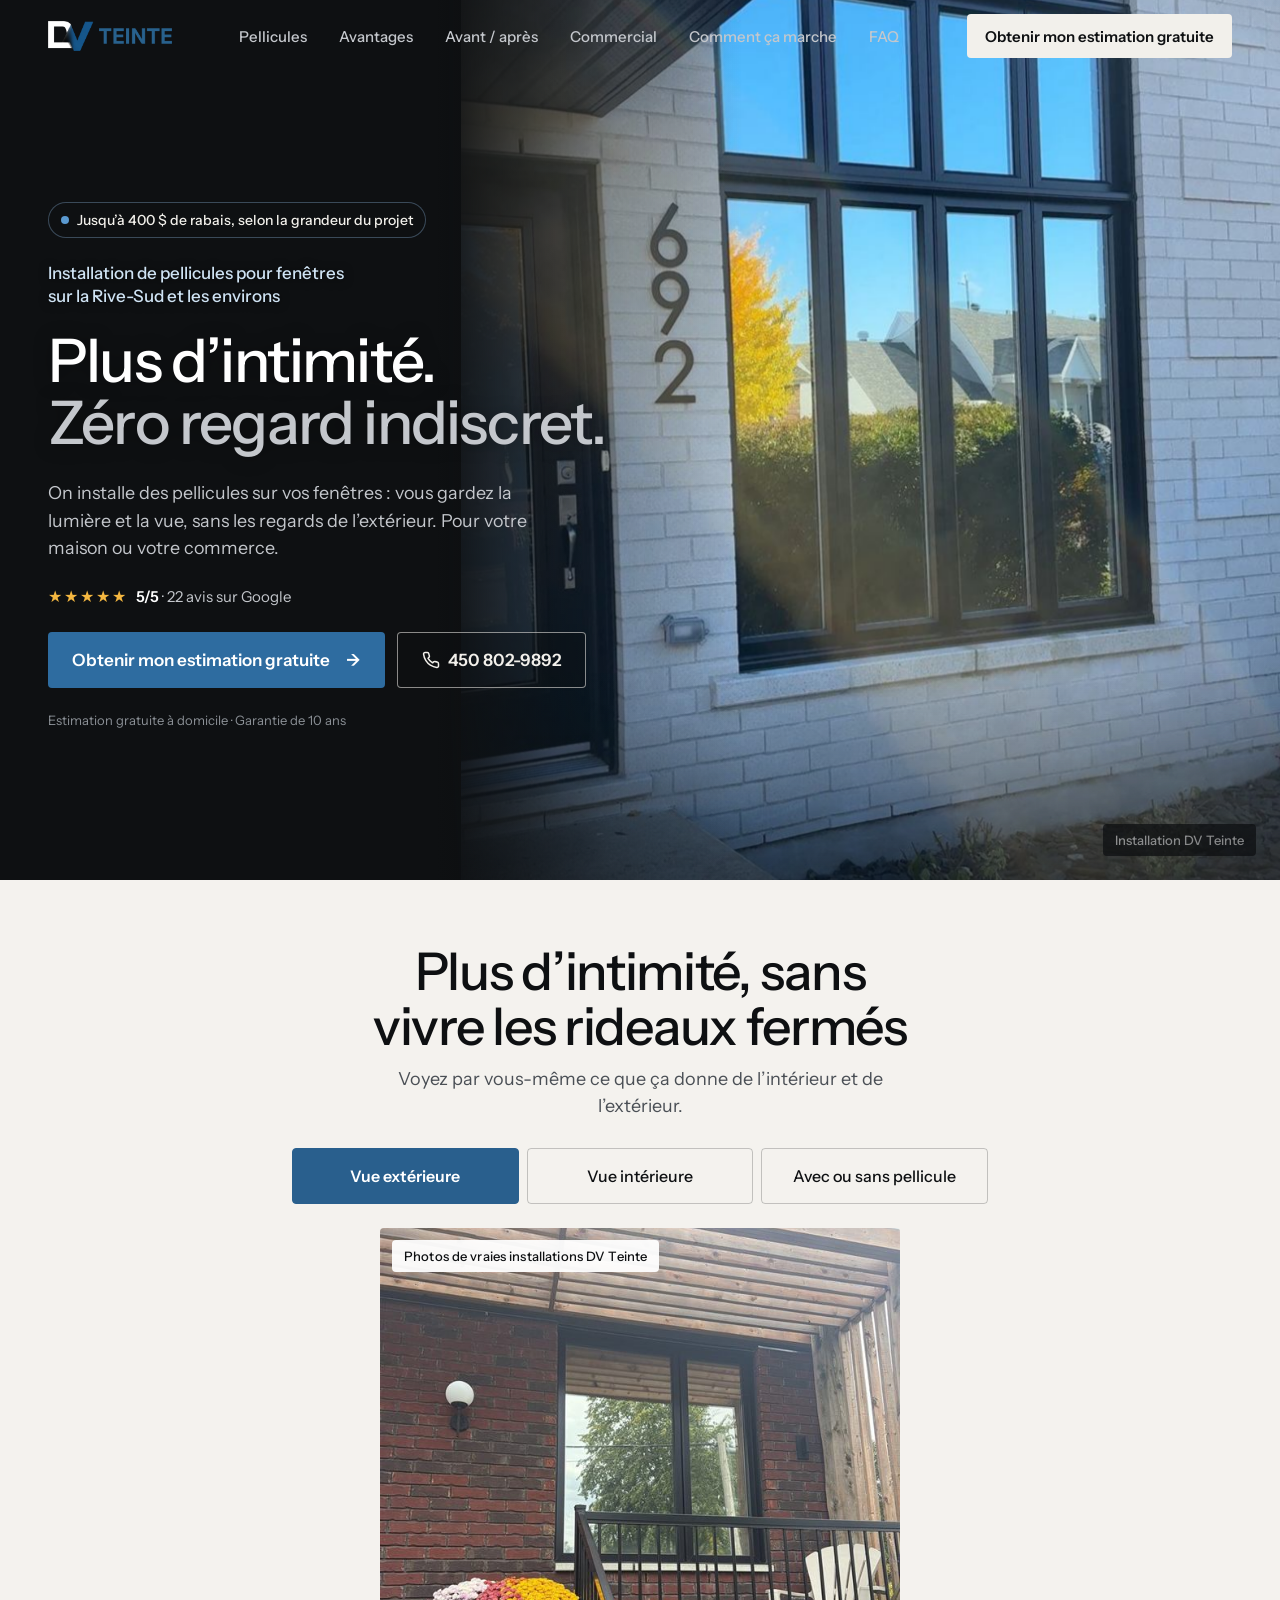
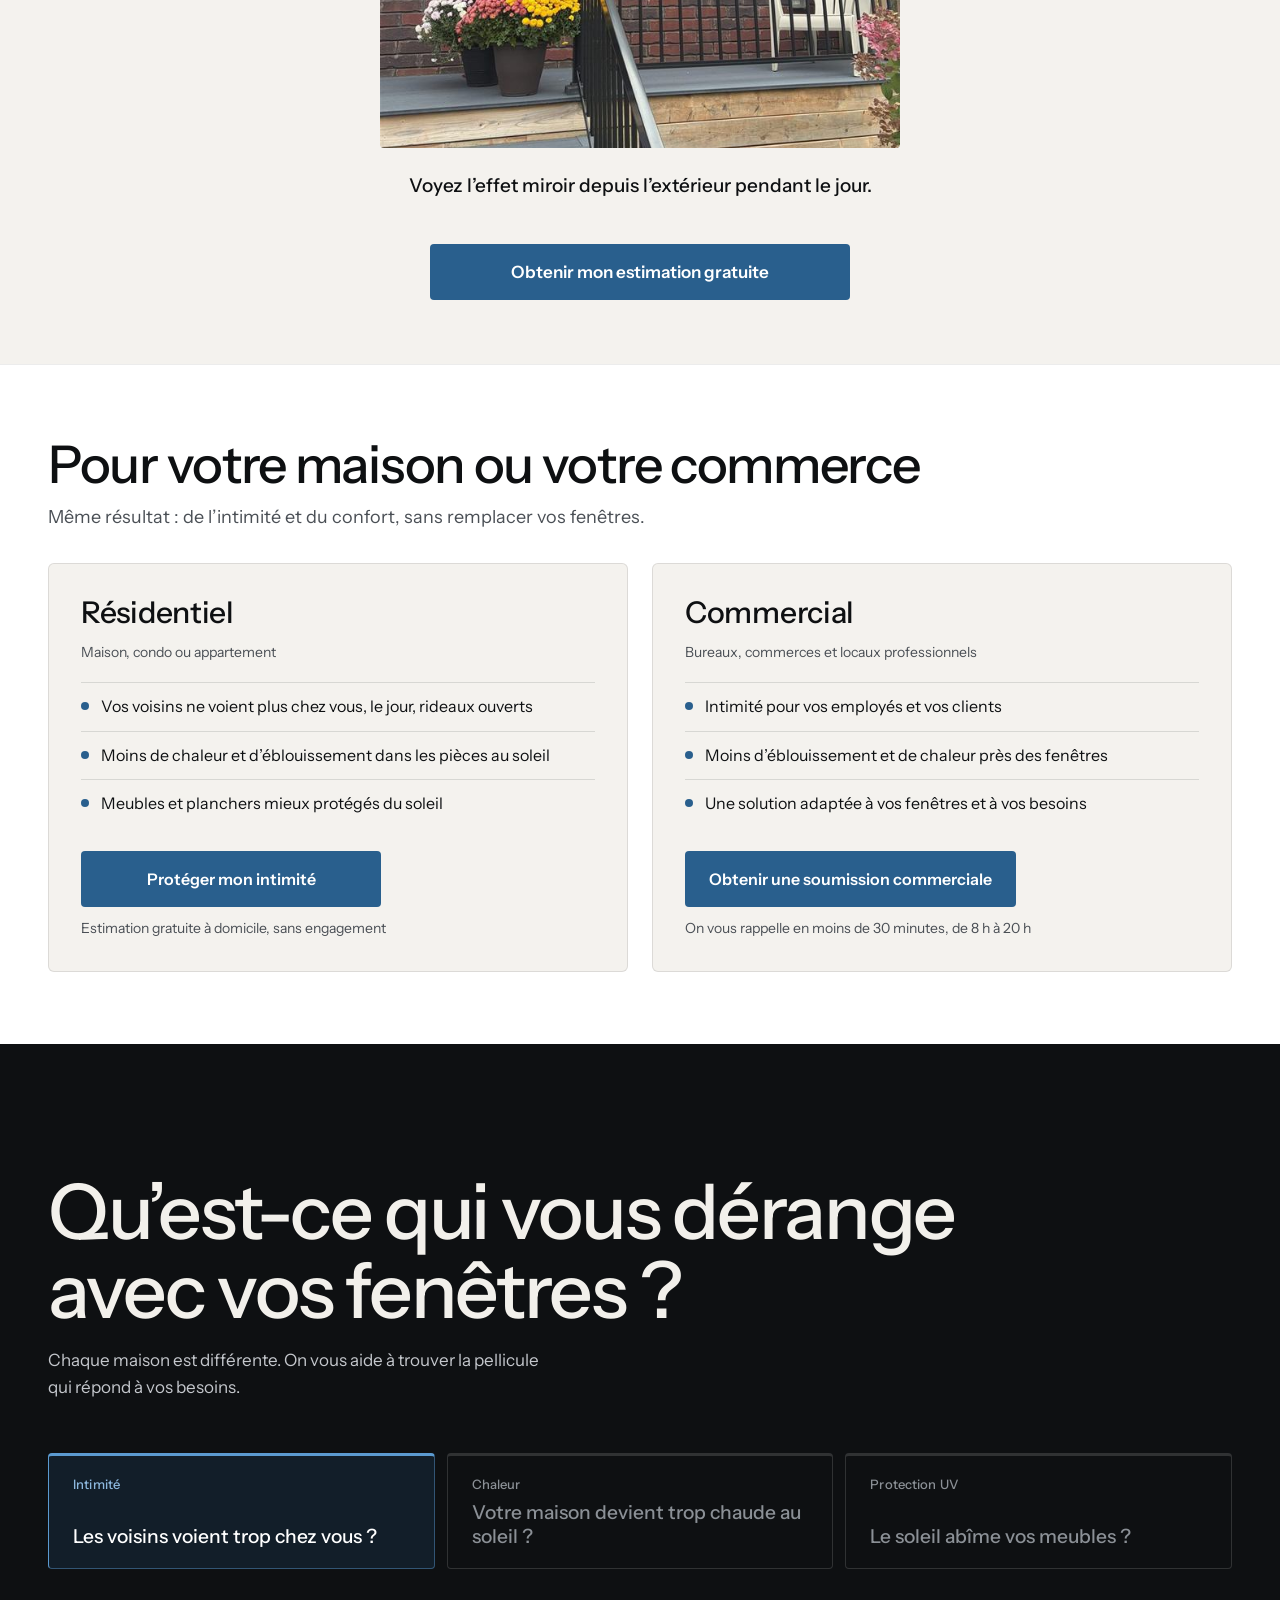
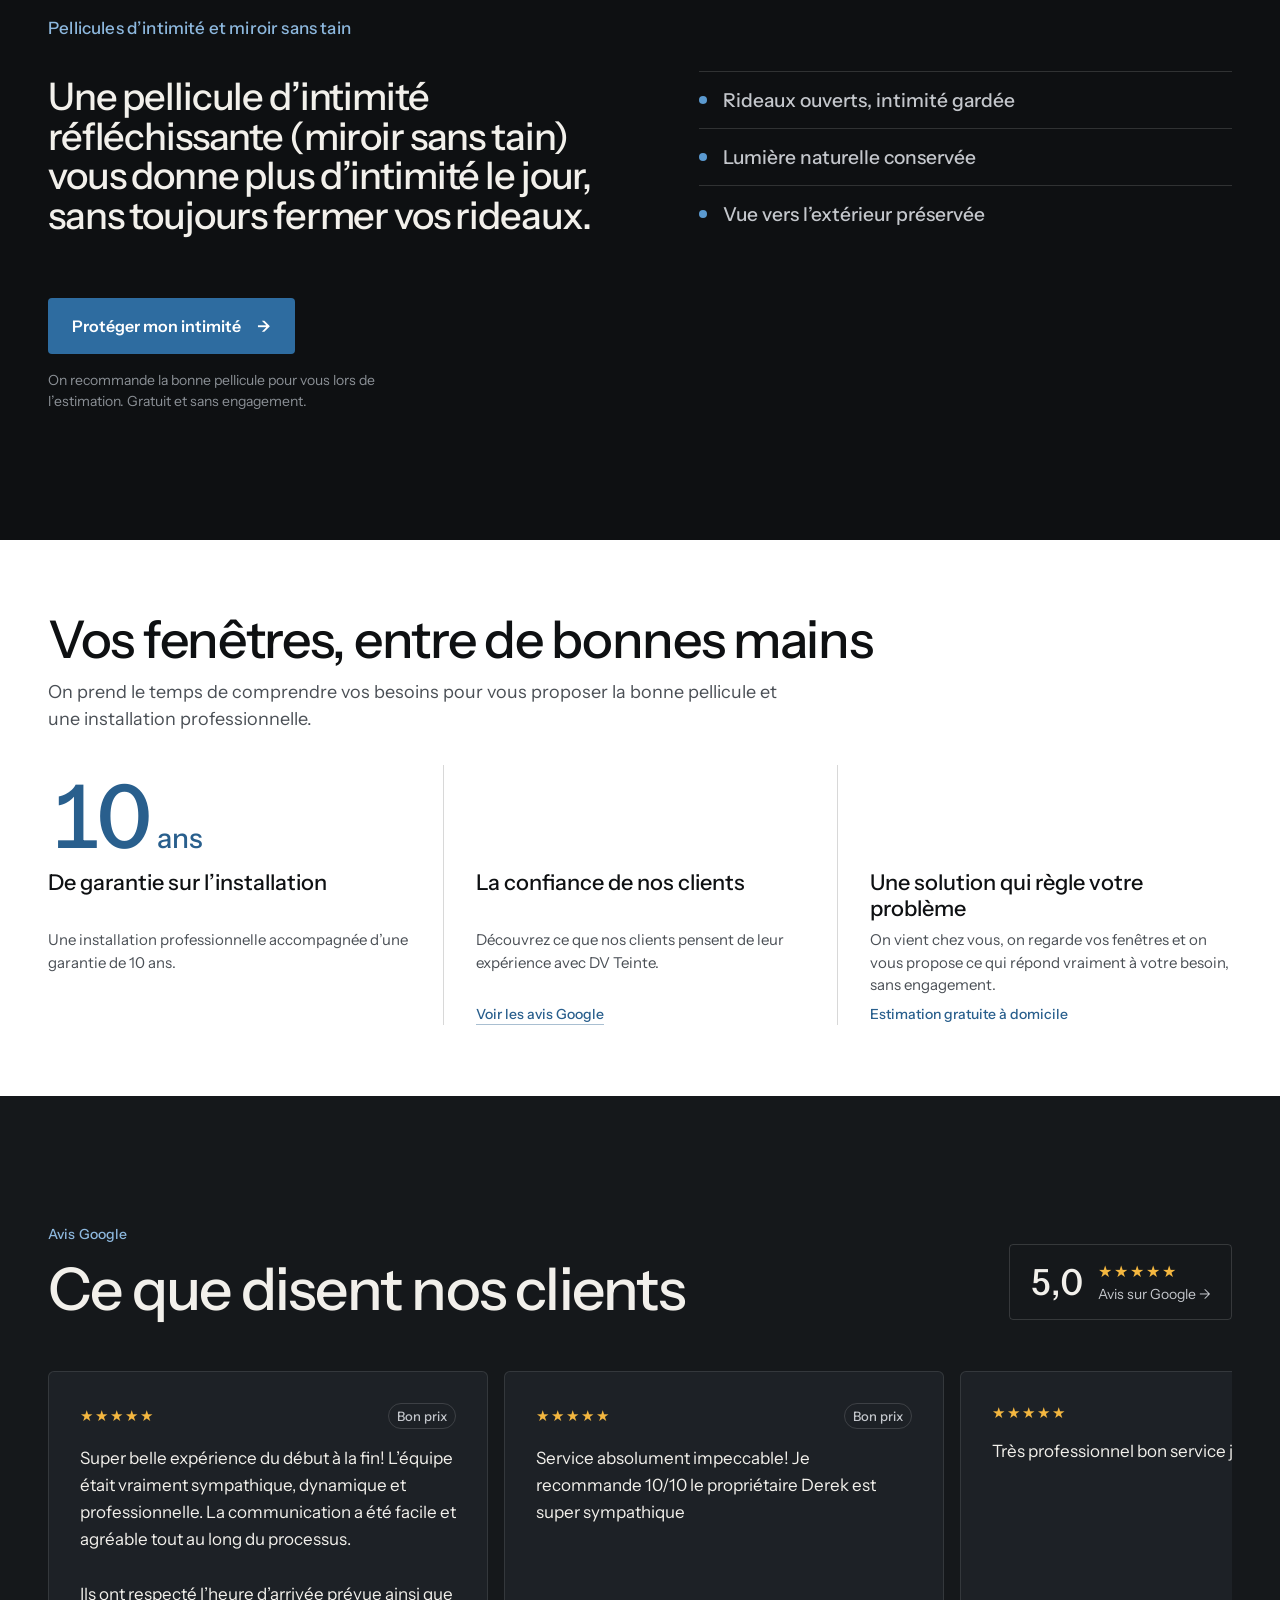
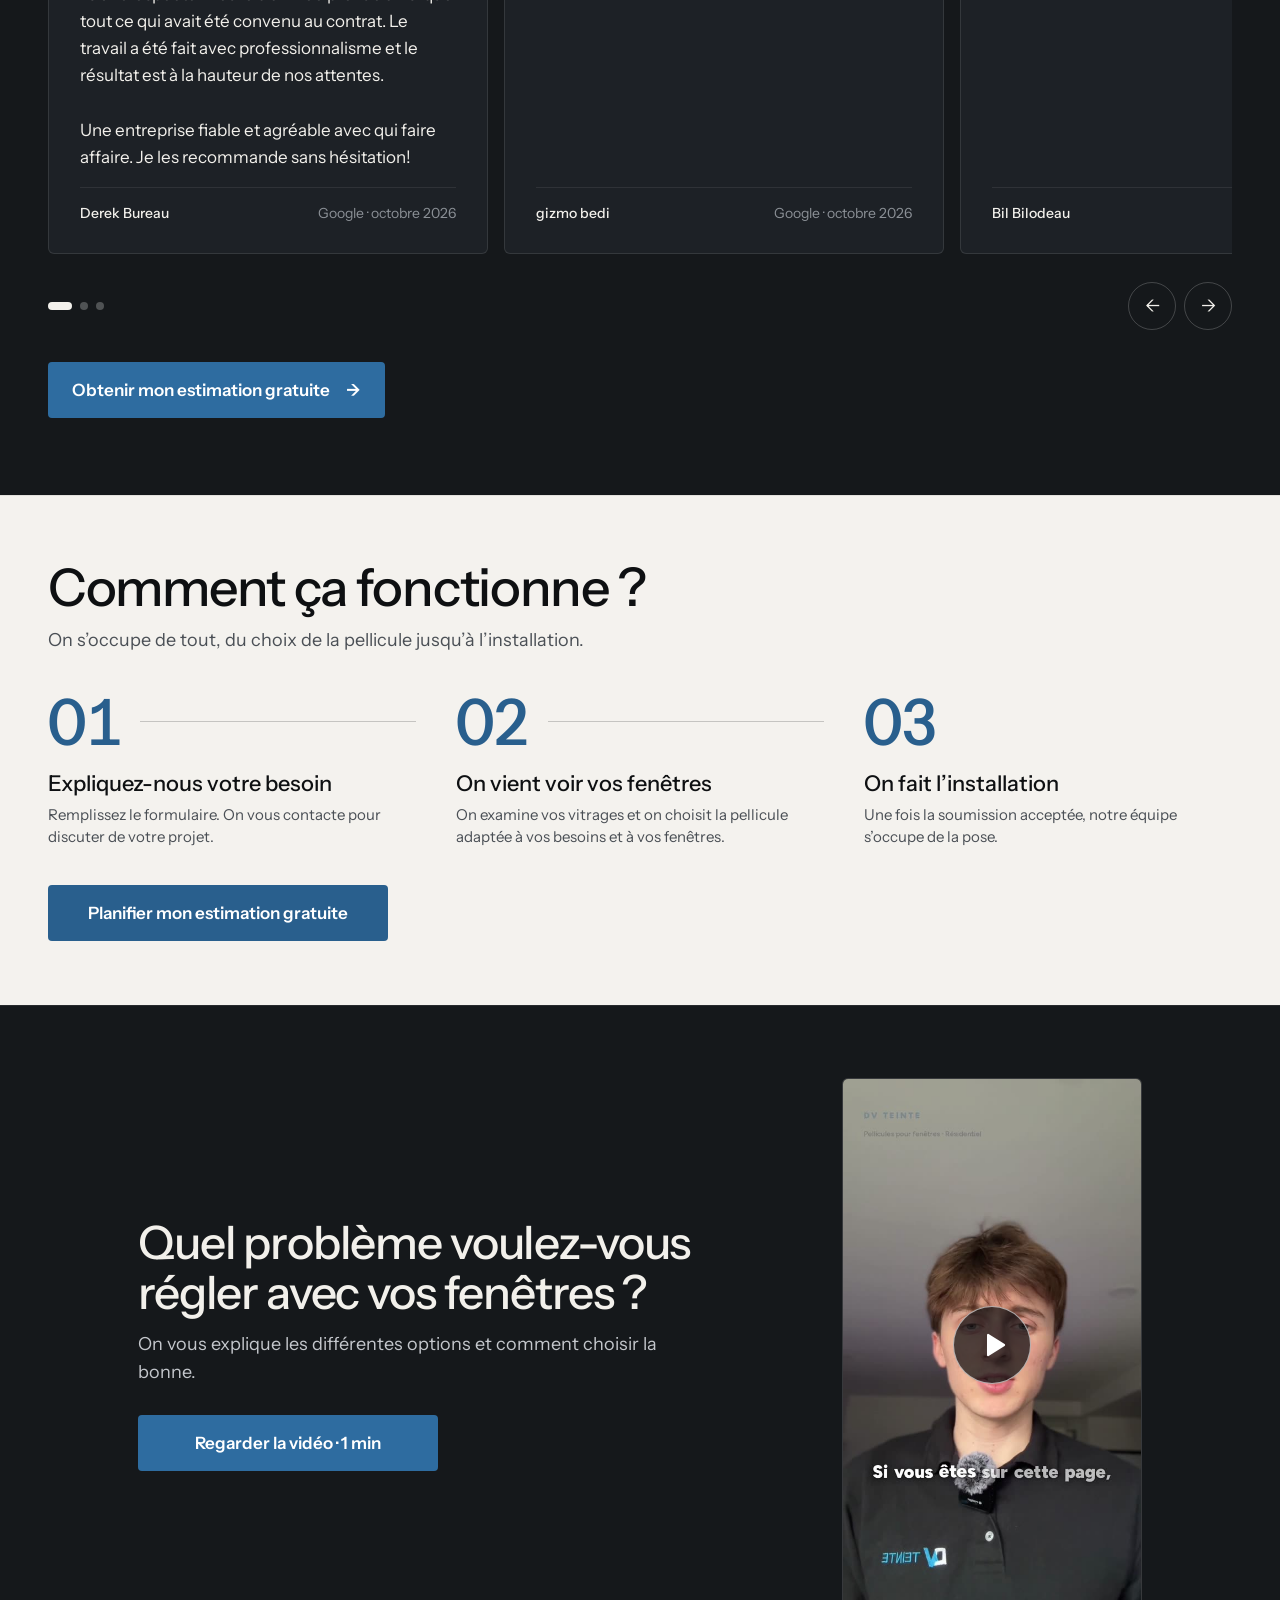
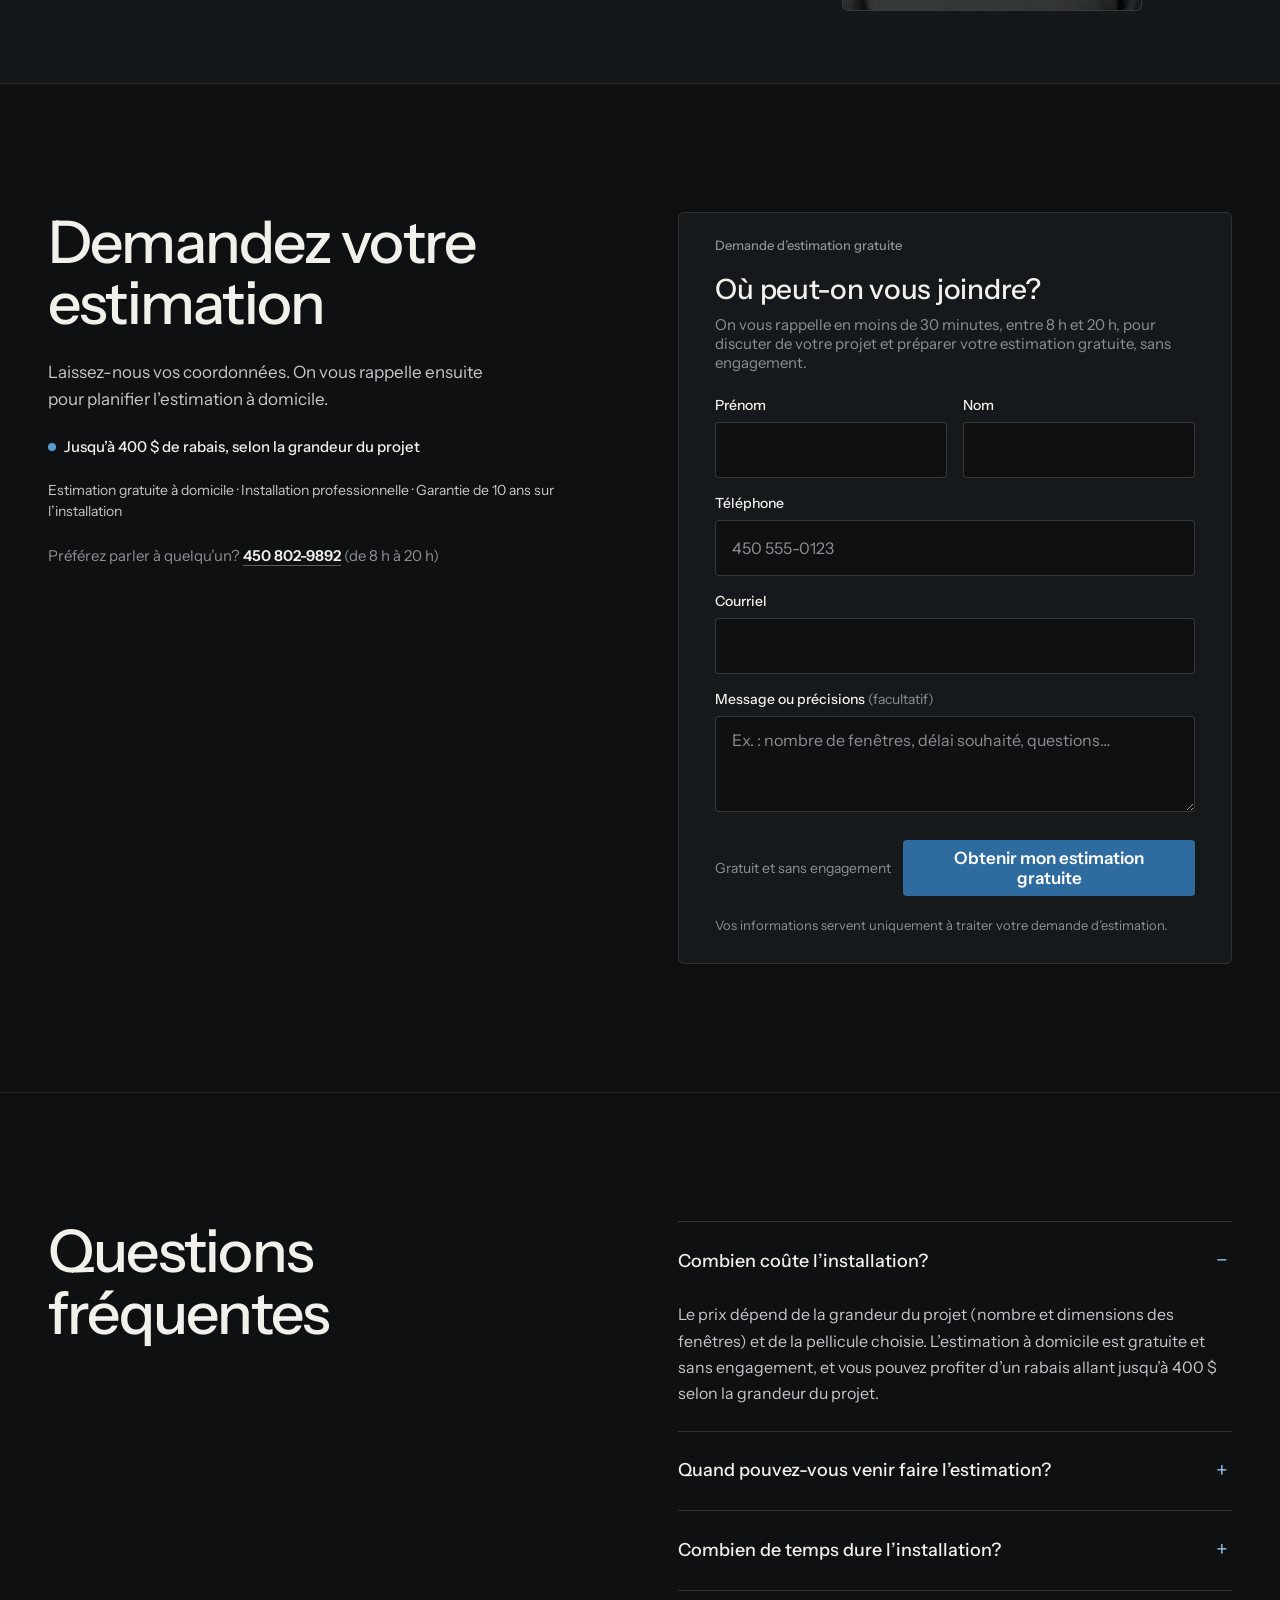
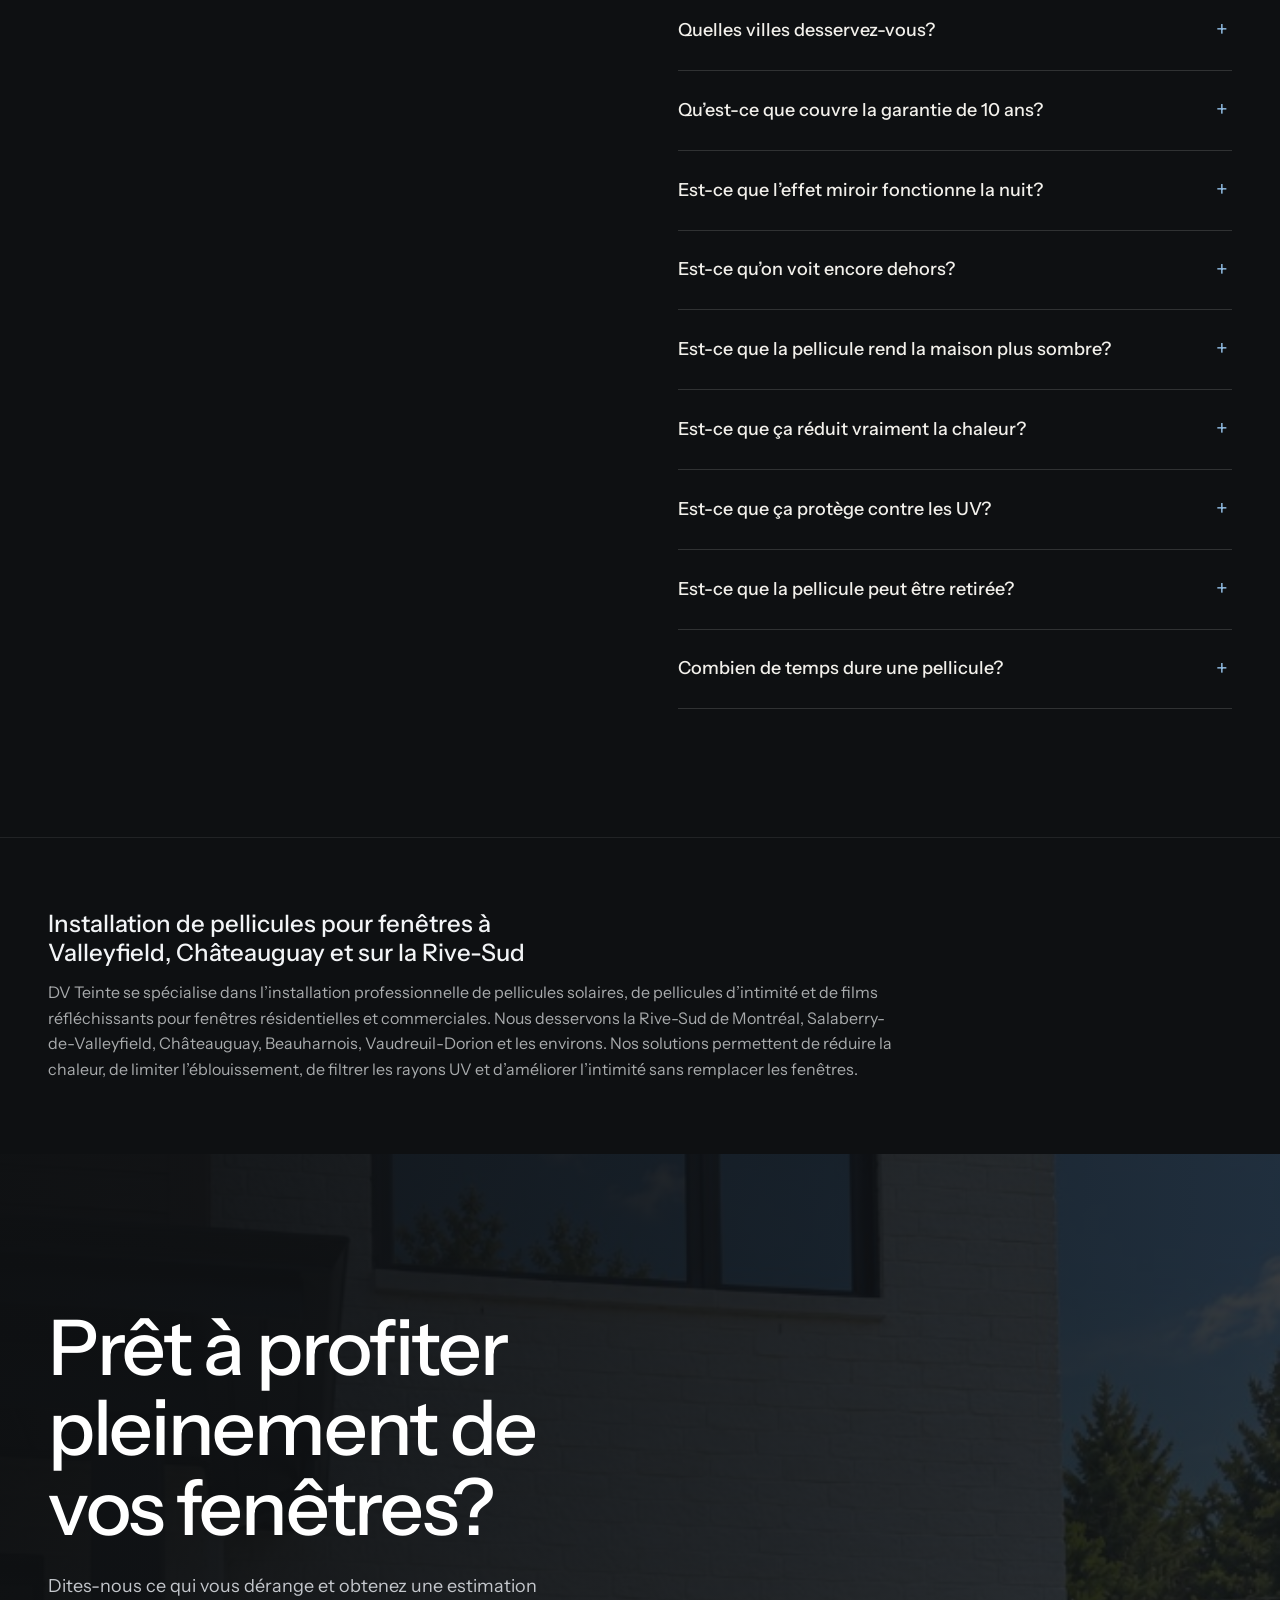
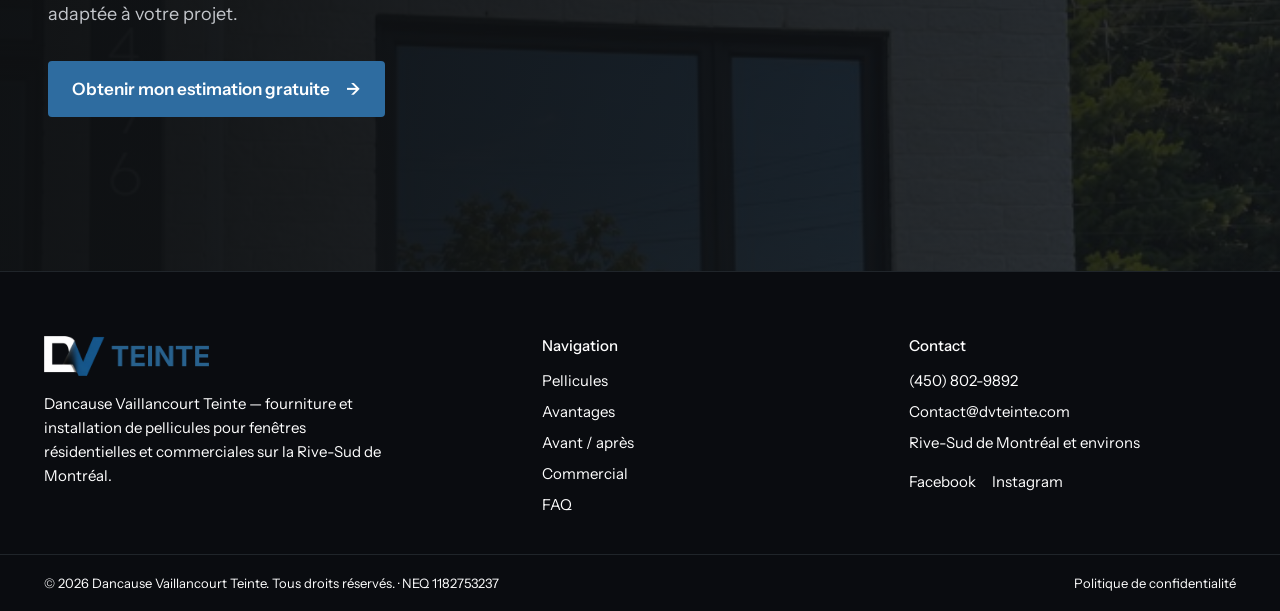
==== commit 30aed54e: "Section vidéo : nouveau texte (question + explication) et cadrage de l'affiche Co-Authored-By: Claud" ====
--- a/index.html
+++ b/index.html
@@ -344,9 +344,8 @@
   <section id="video" class="vsl-sec" data-vsl data-screen-label="Vidéo" hidden>
     <div class="vsl-in">
       <div class="vsl-text">
-        <p class="vsl-kicker">Pas sûr de la pellicule à choisir&nbsp;?</p>
-        <h2 class="vsl-h2">Pas besoin de le savoir avant de nous appeler</h2>
-        <p class="vsl-sub">En 1&nbsp;minute : ce qu’on regarde chez vous (chaleur, intimité, UV, type de vitrage) avant de recommander une pellicule.</p>
+        <h2 class="vsl-h2">Quel problème voulez-vous régler avec vos fenêtres&nbsp;?</h2>
+        <p class="vsl-sub">On vous explique les différentes options et comment choisir la bonne.</p>
       </div>
       <button type="button" class="vsl-media" data-vsl-open aria-haspopup="dialog" aria-controls="vsl-dialog" aria-label="Regarder la vidéo (1 minute)">
         <img src="assets/video/vsl-poster-v5.jpg" width="540" height="960" loading="lazy" decoding="async" alt="">
--- a/styles.css
+++ b/styles.css
@@ -775,7 +775,7 @@
 .vsl-h2{margin:0;font-size:clamp(28px,7.4vw,34px);line-height:1.08;font-weight:500;letter-spacing:-.025em;color:#F2F0EB;text-wrap:balance;}
 .vsl-sub{margin:14px 0 0;font-size:16px;line-height:1.55;color:#C4C7CC;max-width:48ch;}
 .vsl-media{position:relative;display:block;width:100%;aspect-ratio:16/10;padding:0;border:1px solid rgba(255,255,255,.14);border-radius:6px;overflow:hidden;background:#16191C;cursor:pointer;}
-.vsl-media img{width:100%;height:100%;object-fit:cover;object-position:center 28%;transition:transform .4s ease;}
+.vsl-media img{width:100%;height:100%;object-fit:cover;object-position:center 44%;transition:transform .4s ease;}
 .vsl-media:hover img{transform:scale(1.03);}
 .vsl-media:focus-visible,.vsl-btn:focus-visible{outline:2px solid #8DB8DE;outline-offset:3px;}
 .vsl-play{position:absolute;inset:0;display:grid;place-items:center;}
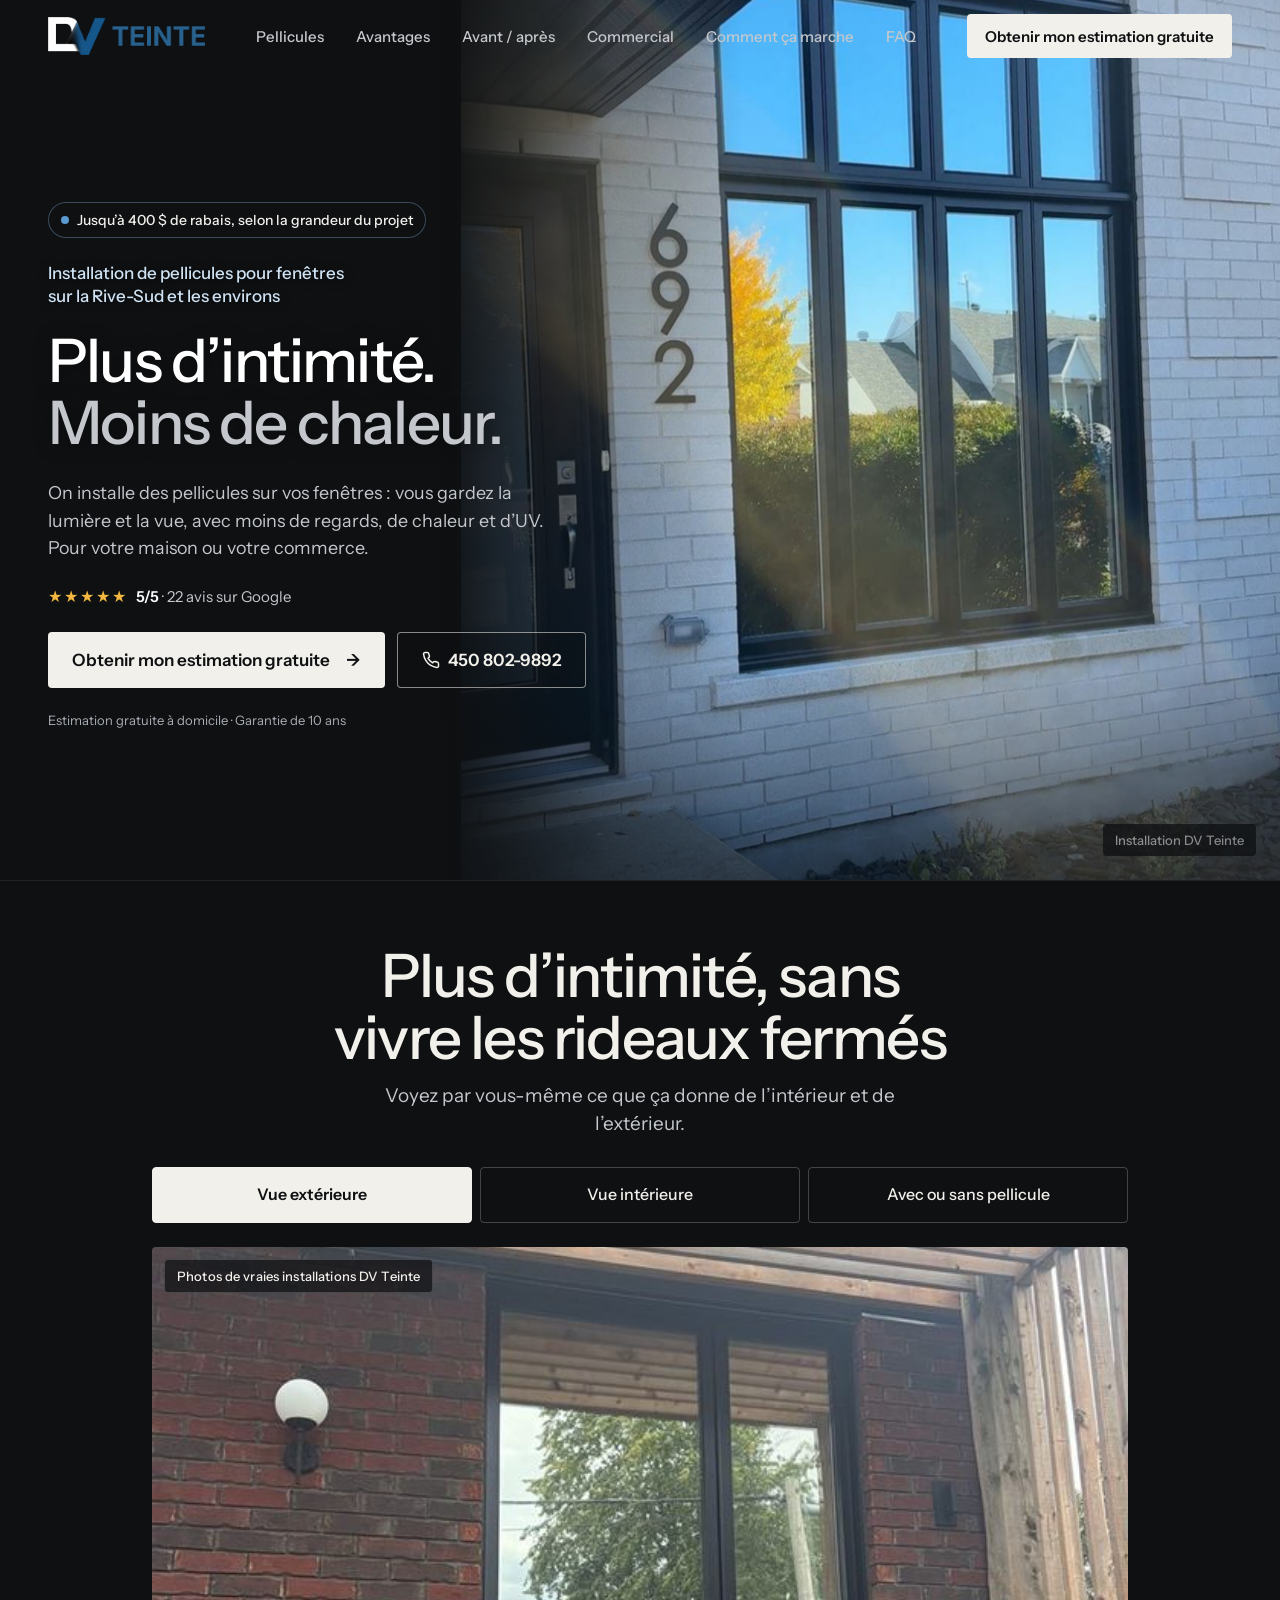
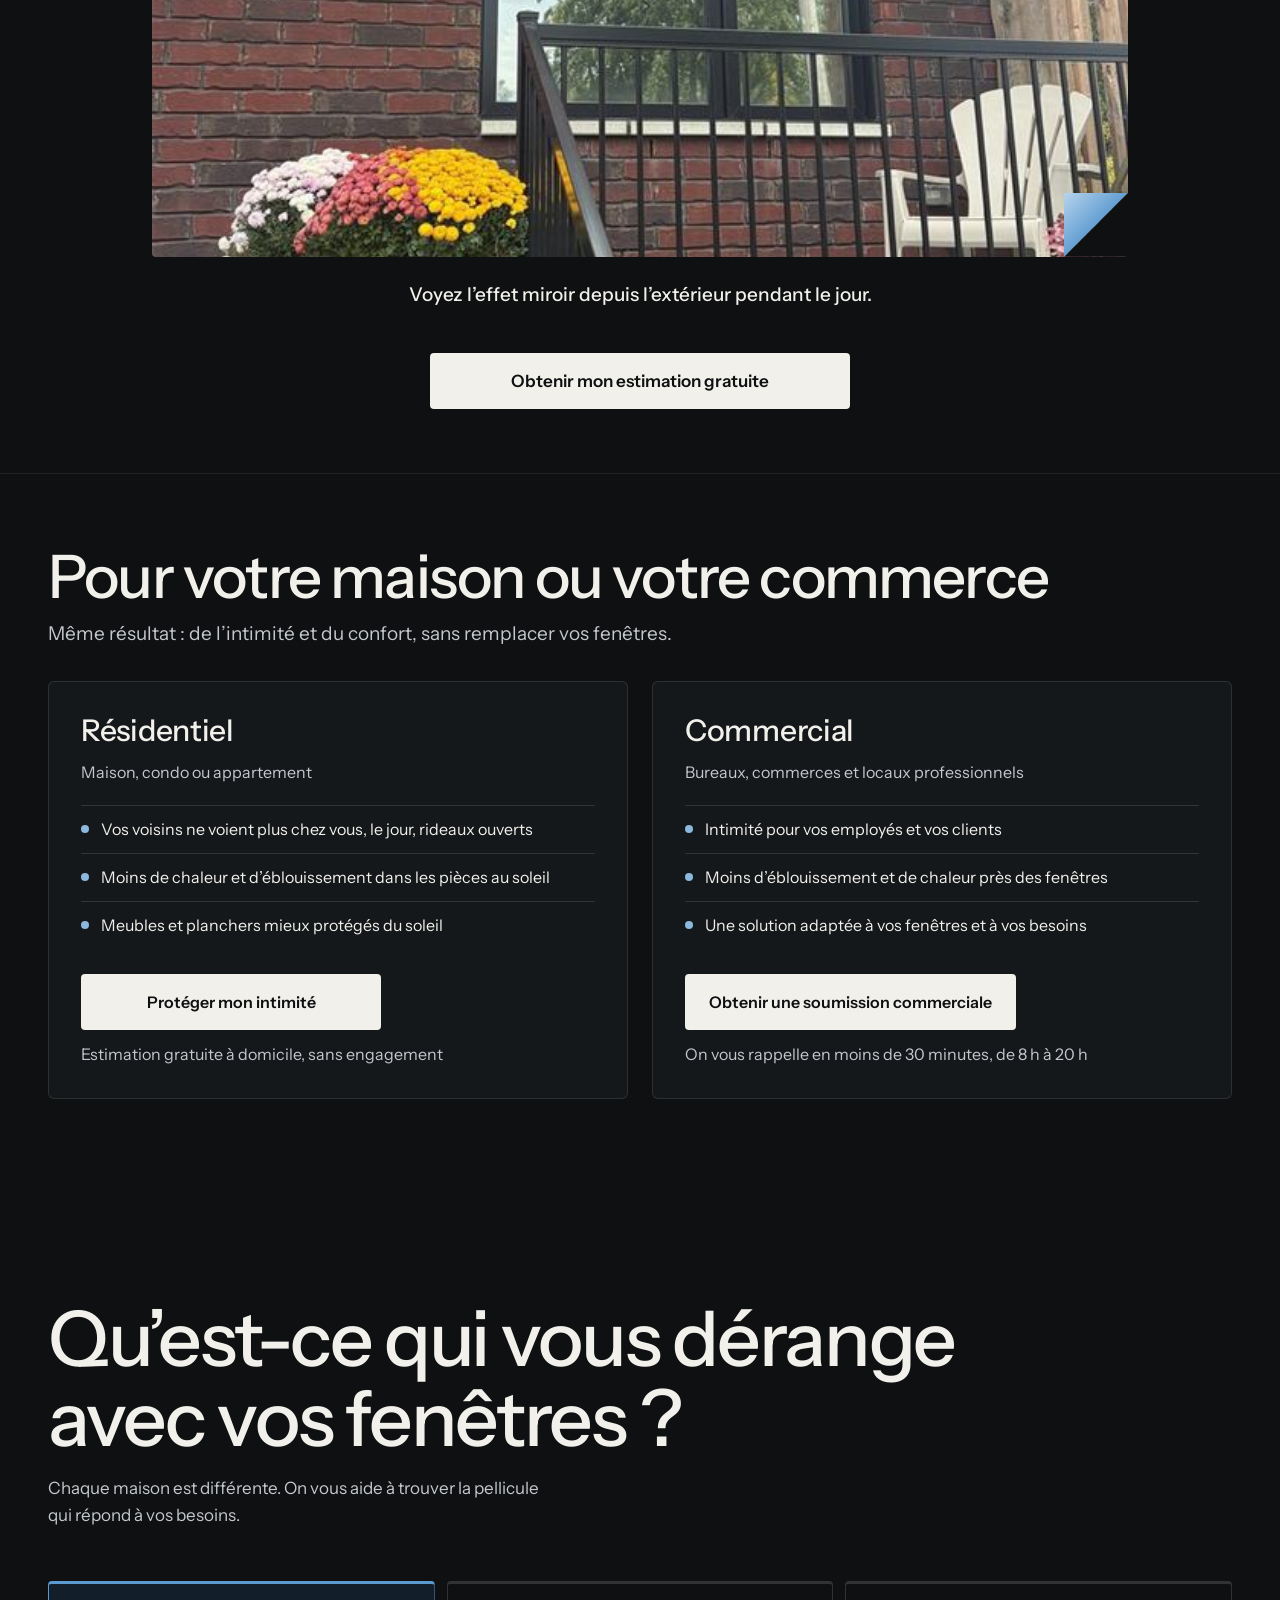
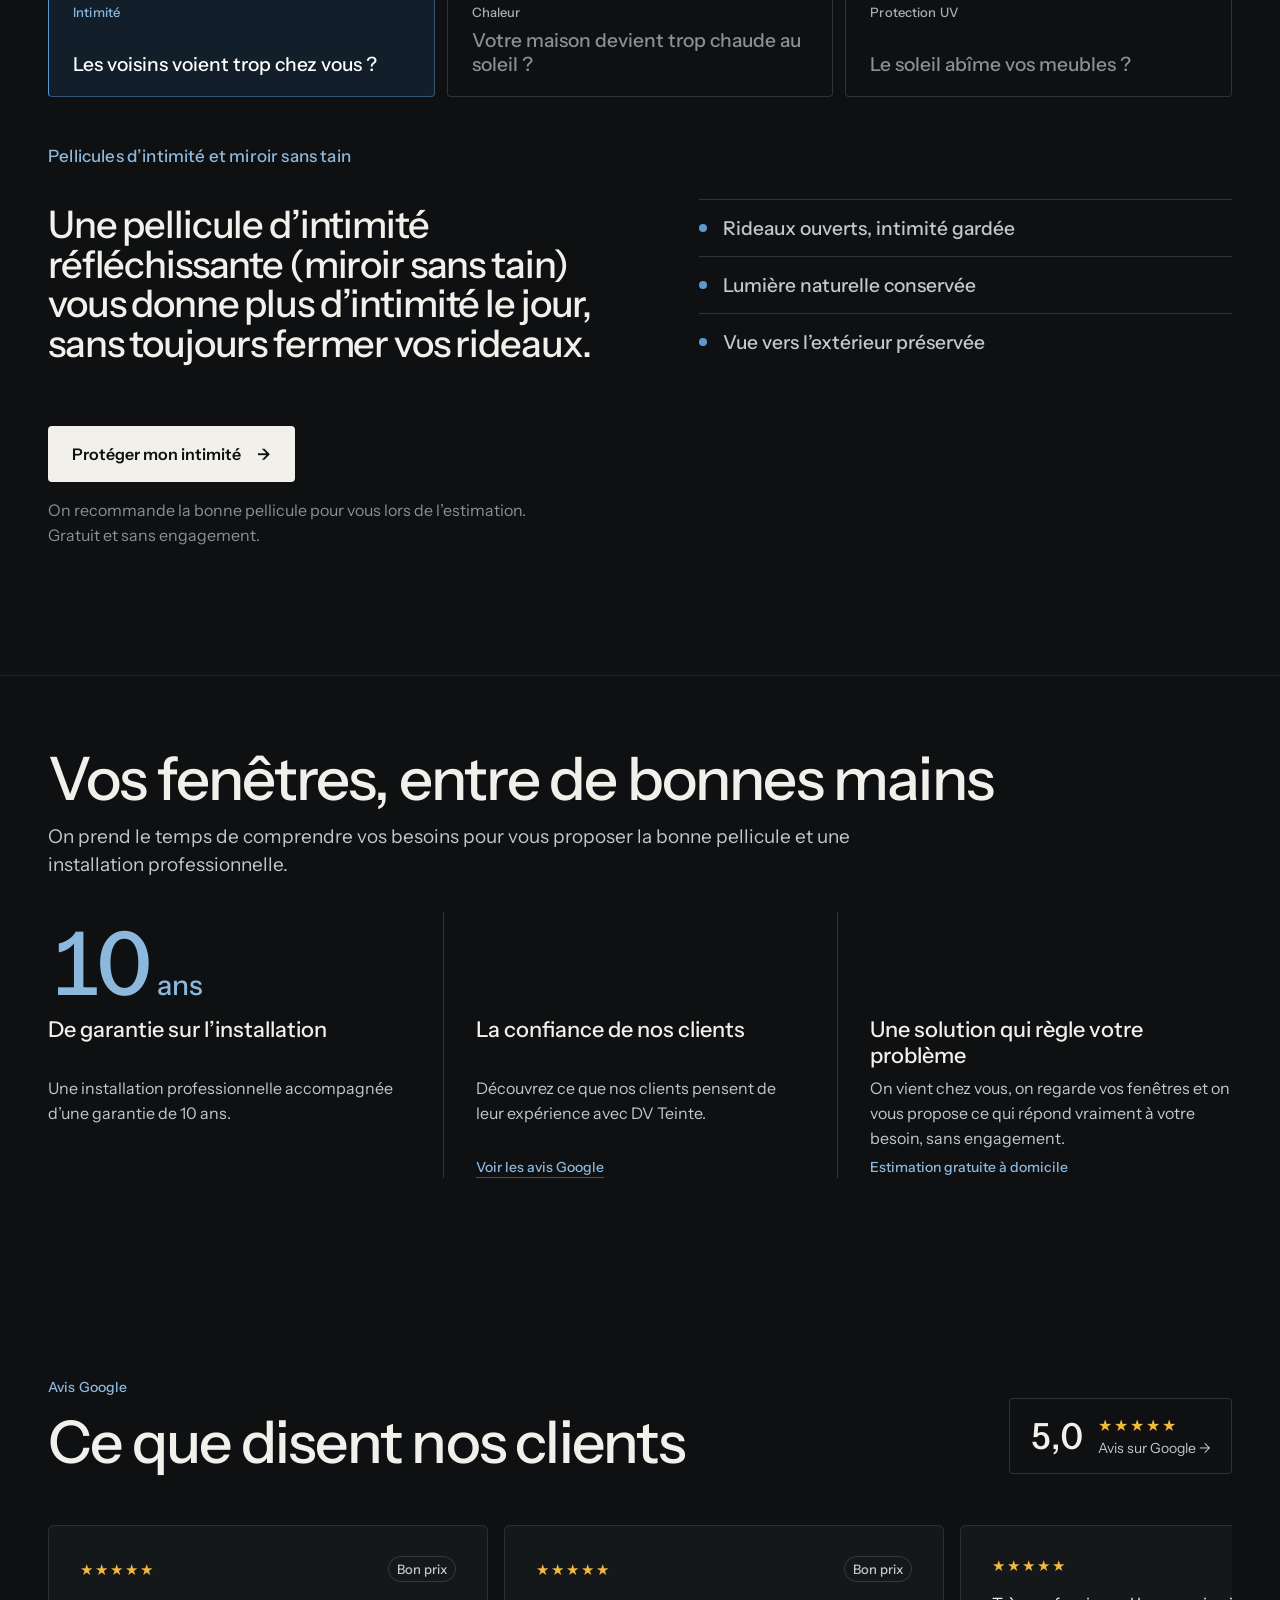
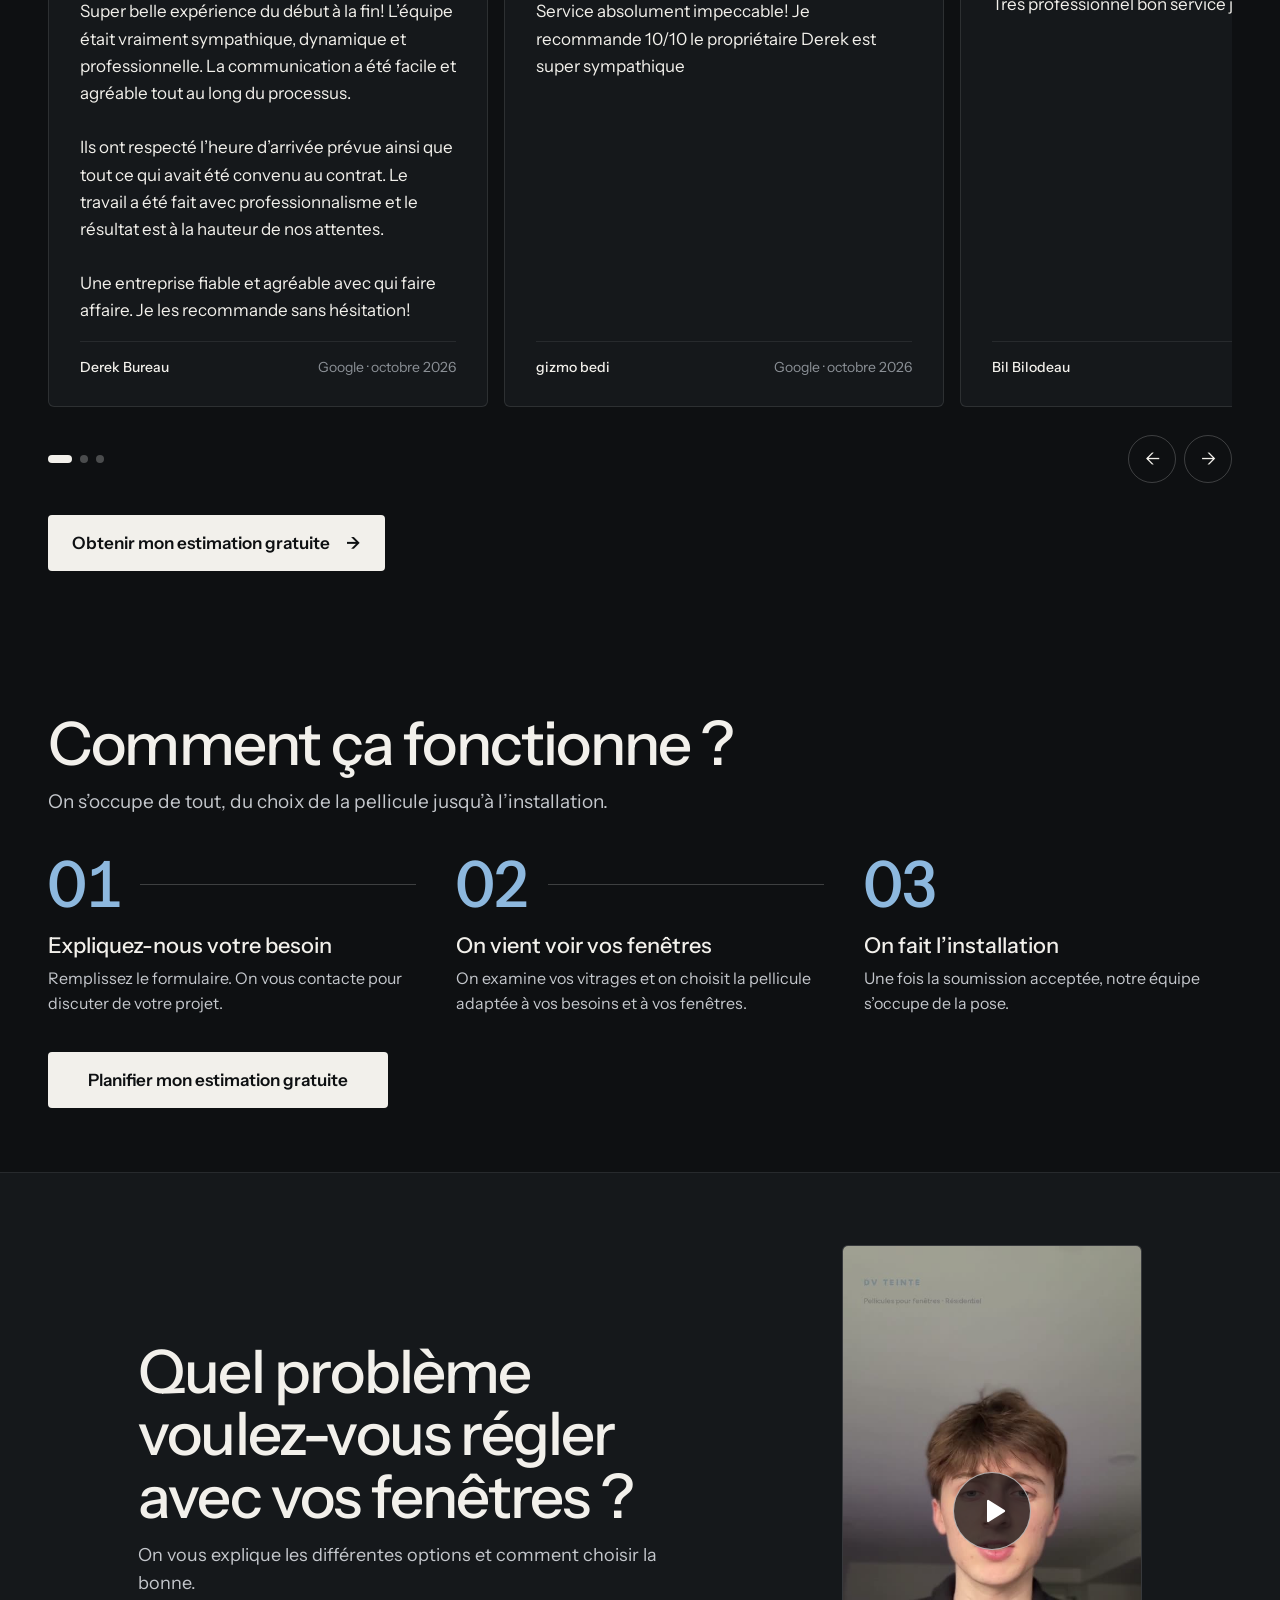
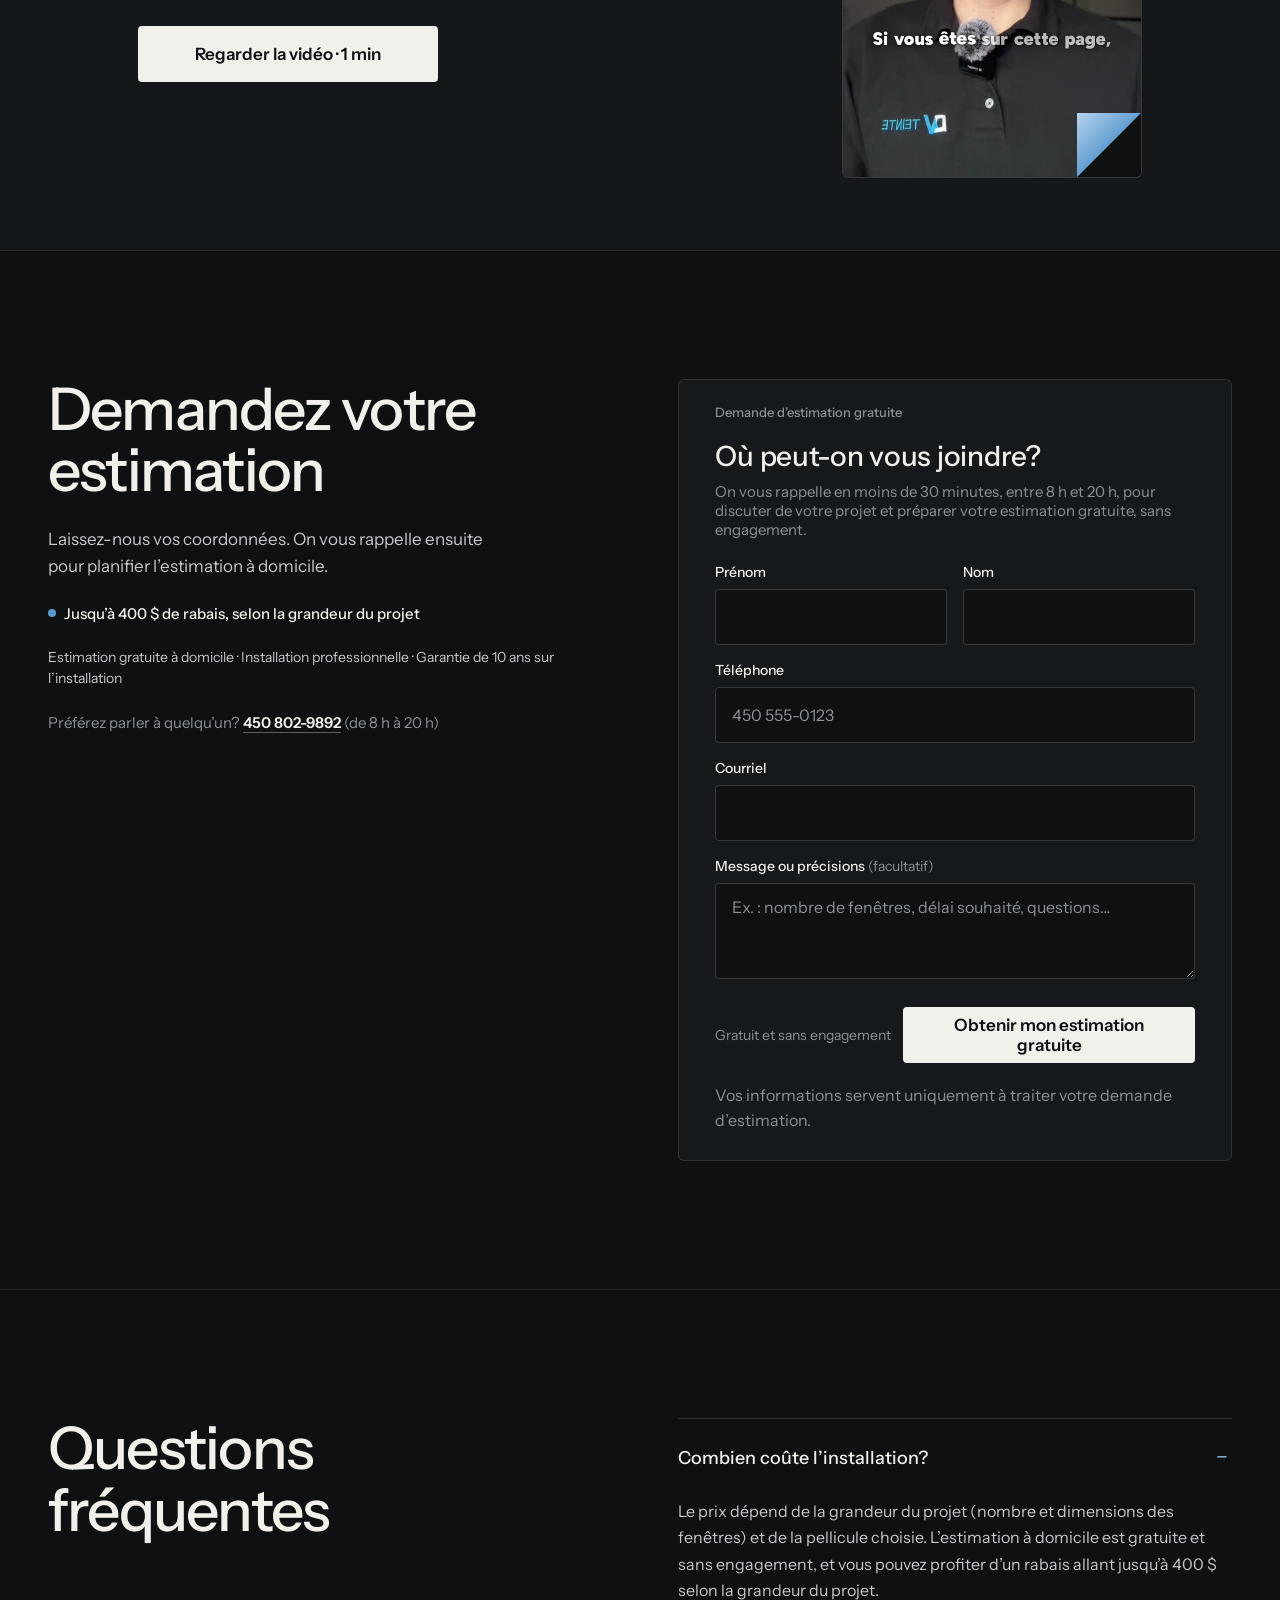
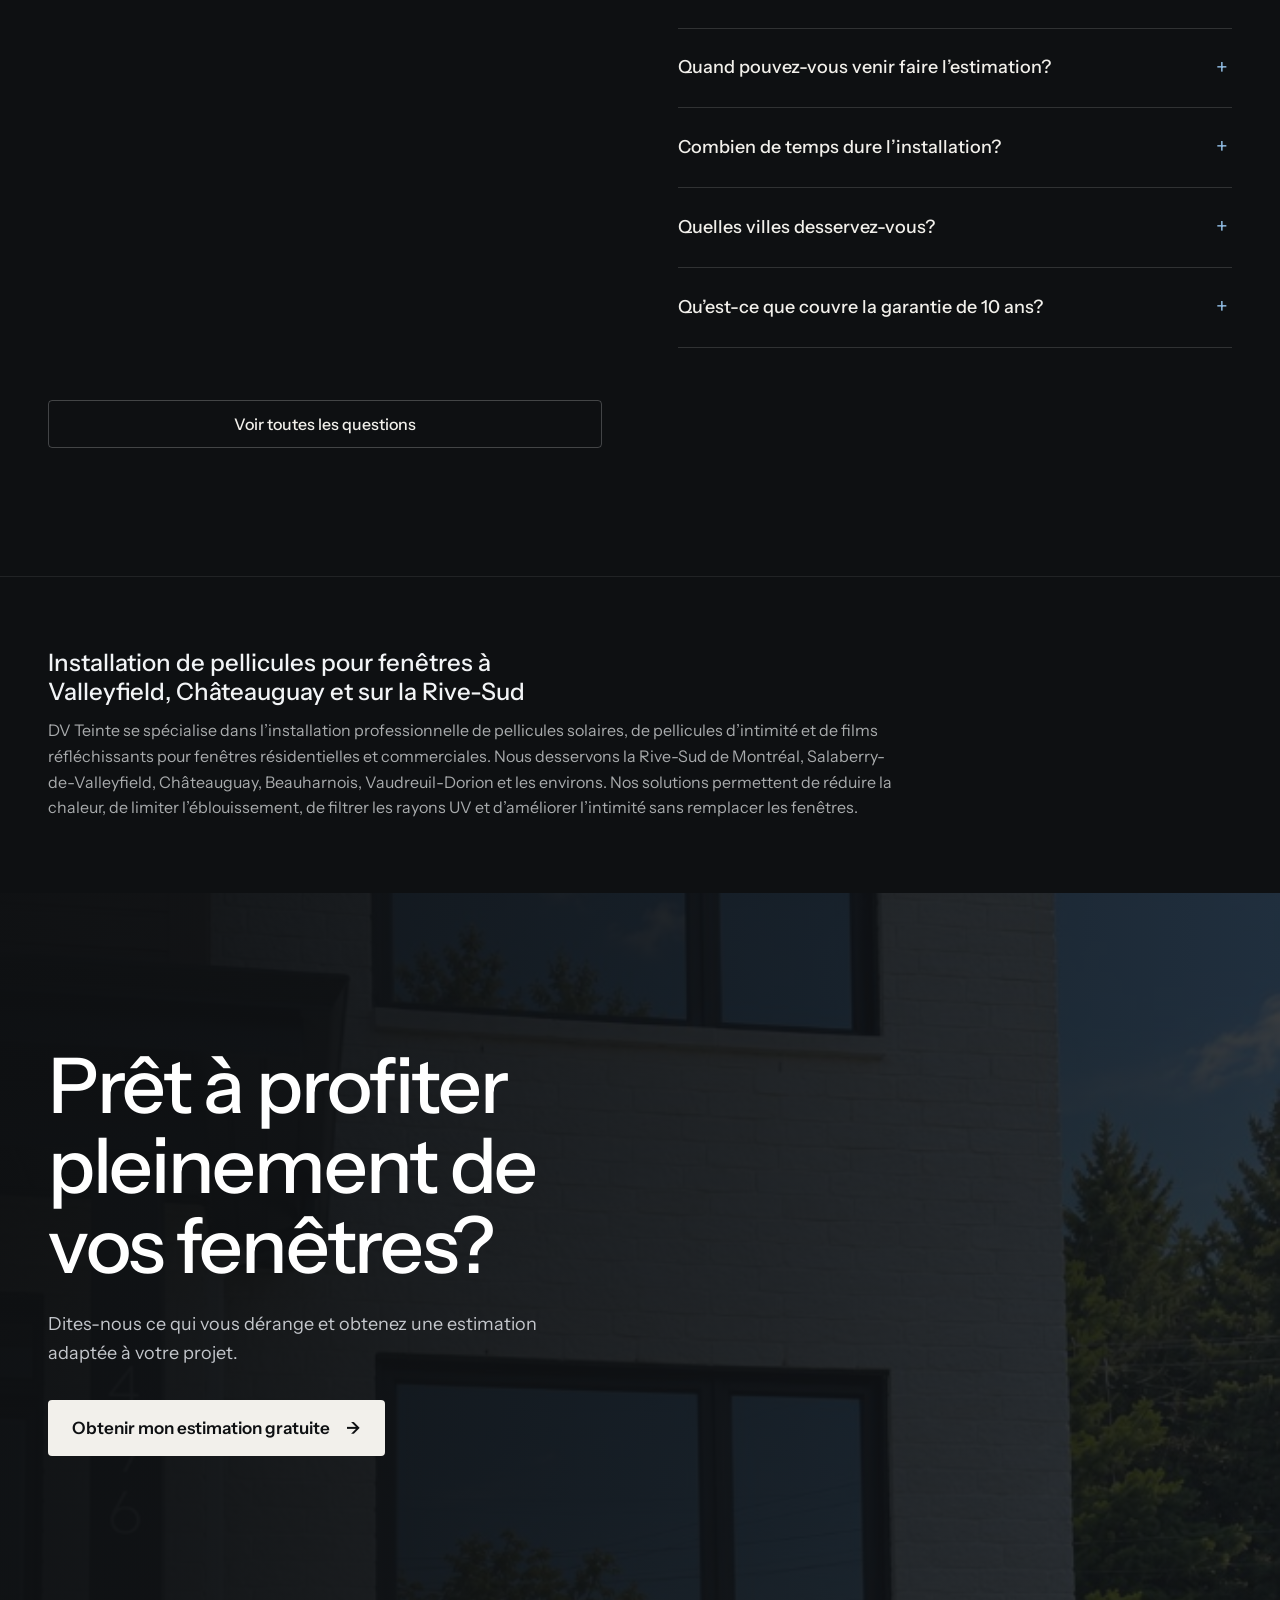
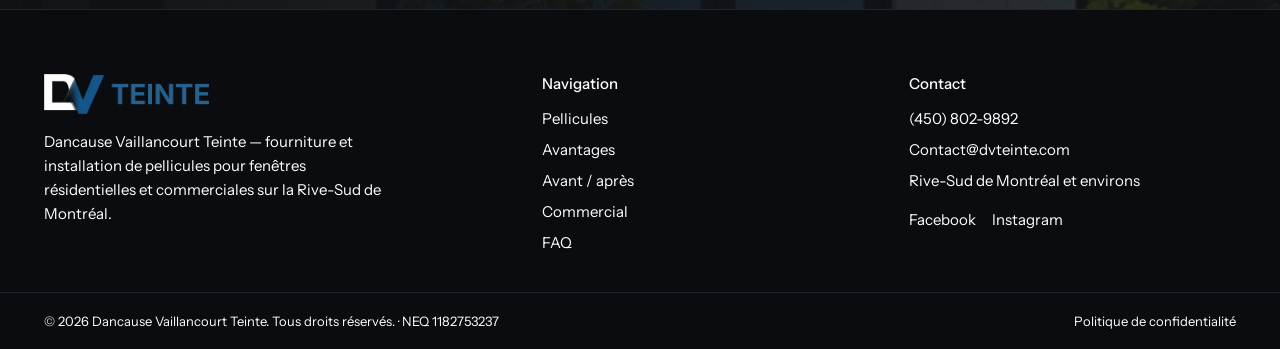
==== commit 23b7b48f: "Hero : titre élargi (intimité + chaleur) et texte avec regards, chaleur et UV (sur la branche à vali" ====
--- a/index.html
+++ b/index.html
@@ -90,8 +90,8 @@
     <div class="hero-text">
       <a href="#formulaire" class="promo-pill" data-cta="hero-offre"><span class="promo-dot"></span>Jusqu’à 400 $ de rabais, selon la grandeur du projet</a>
       <h1 class="hero-h1">Installation de pellicules pour fenêtres sur la Rive-Sud et les environs</h1>
-      <p class="hero-hook"><span class="ln"><span class="ln-in">Plus d’intimité.</span></span><span class="ln ln-dim"><span class="ln-in">Zéro regard indiscret.</span></span></p>
-      <p class="hero-p">On installe des pellicules sur vos fenêtres : vous gardez la lumière et la vue, sans les regards de l’extérieur. Pour votre maison ou votre commerce.</p>
+      <p class="hero-hook"><span class="ln"><span class="ln-in">Plus d’intimité.</span></span><span class="ln ln-dim"><span class="ln-in">Moins de chaleur.</span></span></p>
+      <p class="hero-p">On installe des pellicules sur vos fenêtres : vous gardez la lumière et la vue, avec moins de regards, de chaleur et d’UV. Pour votre maison ou votre commerce.</p>
       <a href="https://share.google/kLX6jMbjvzO1BwVfc" target="_blank" rel="noopener" class="hero-rating" aria-label="Note de 5 sur 5 basée sur 22 avis Google"><span class="rev-stars" aria-hidden="true">★★★★★</span><span><strong>5/5</strong> · 22 avis sur Google</span></a>
       <div class="hero-cta"><a href="#formulaire" class="btn-blue" data-cta="hero">Obtenir mon estimation gratuite<span aria-hidden="true">→</span></a><a href="tel:4508029892" class="btn-tel" data-cta="hero-appel" aria-label="Appeler DV Teinte au 450 802-9892"><svg width="18" height="18" viewBox="0 0 24 24" fill="none" stroke="currentColor" stroke-width="2" stroke-linecap="round" stroke-linejoin="round" aria-hidden="true"><path d="M22 16.9v3a2 2 0 0 1-2.2 2 19.8 19.8 0 0 1-8.6-3.1 19.5 19.5 0 0 1-6-6A19.8 19.8 0 0 1 2.1 4.2 2 2 0 0 1 4.1 2h3a2 2 0 0 1 2 1.7c.1.9.4 1.8.7 2.7a2 2 0 0 1-.5 2.1L8.1 9.8a16 16 0 0 0 6 6l1.3-1.3a2 2 0 0 1 2.1-.4c.9.3 1.8.6 2.7.7a2 2 0 0 1 1.7 2z"/></svg>450 802-9892</a></div>
       <p class="hero-tag">Estimation gratuite à domicile · Garantie de 10 ans</p>
--- a/styles.css
+++ b/styles.css
@@ -811,3 +811,67 @@
   .vsl-dlg{width:min(420px,92vw);height:min(92dvh,880px);margin:auto;border:1px solid rgba(255,255,255,.14);border-radius:8px;}
 }
 html.vsl-lock{overflow:hidden;}
+
+
+/* ===================================================================
+   PASSE PREMIUM — un seul univers sombre, un seul accent, photos plus grandes
+   (bloc ajouté à la fin : supprimer ce bloc ramène l'ancien rendu)
+   =================================================================== */
+
+/* 1. Un seul univers : fond anthracite partout, cartes un cran plus clair */
+.demo,.svc,.trust,.proc{background:#0E1012;color:#F2F0EB;border-top:1px solid rgba(255,255,255,.08);}
+.rev-sec{background:#0E1012;box-shadow:0 0 0 100vmax #0E1012;}
+.rev-card{background:#15181B;border-color:rgba(255,255,255,.1);}
+.demo-title,.svc-title,.trust-title,.proc-title,.svc-card h3,.trust-item h3,.proc-body h3,.demo-caption{color:#F2F0EB;}
+.demo-sub,.svc-sub,.svc-for,.svc-note,.trust-sub,.trust-desc,.proc-sub,.proc-body p{color:#C4C7CC;}
+.svc-card{background:#15181B;border-color:rgba(255,255,255,.1);}
+.svc-list li{color:#F2F0EB;border-top-color:rgba(255,255,255,.12);}
+.svc-list li::before{background:#8DB8DE;}
+.trust-item{border-top-color:rgba(255,255,255,.14);}
+.trust-fig,.trust-link,.trust-note{color:#8DB8DE;}
+.trust-link{border-bottom-color:rgba(141,184,222,.4);}
+.trust-link:hover{color:#B7D3EC;border-bottom-color:#B7D3EC;}
+.proc-num{background:#0E1012;color:#8DB8DE;}
+.proc-steps::before{background:rgba(255,255,255,.2);}
+@media (min-width:1080px){.proc-step:not(:last-child) .proc-num::after{background:rgba(255,255,255,.2);}}
+.demo-tabs button{border-color:rgba(255,255,255,.22);color:#F2F0EB;}
+.demo-tabs button:hover{border-color:#8DB8DE;}
+.demo-tabs button[aria-selected="true"]{background:#F2F0EB;border-color:#F2F0EB;color:#0E1012;}
+.demo-frame{background:#15181B;}
+.demo-badge{background:rgba(14,16,18,.72);color:#F2F0EB;border:1px solid rgba(255,255,255,.18);}
+
+/* 2. Un seul accent d'action : bouton crème sur fond foncé */
+.btn-blue,.demo-cta,.svc-btn,.proc-cta,.est-submit,.vsl-btn,.vsl-cta,.sticky-bar .sticky-main{background:#F2F0EB;color:#0E1012;}
+.btn-blue:hover,.demo-cta:hover,.svc-btn:hover,.proc-cta:hover,.est-submit:hover,.vsl-btn:hover,.vsl-cta:hover,.sticky-bar .sticky-main:hover{background:#fff;color:#0E1012;}
+.vsl-after.is-done .vsl-cta{background:#fff;color:#0E1012;}
+.demo-tabs button:focus-visible,.demo-cta:focus-visible,.svc-btn:focus-visible,.proc-cta:focus-visible{outline-color:#8DB8DE;}
+
+/* 3. Typographie : titres plus grands, texte plus lisible */
+.demo-title,.svc-title,.trust-title,.proc-title,.vsl-h2{font-size:clamp(34px,5vw,60px);line-height:1.04;letter-spacing:-.03em;}
+.demo-sub,.svc-sub,.trust-sub,.proc-sub{font-size:clamp(17px,1.6vw,19px);}
+.svc-for,.svc-note,.trust-desc,.proc-body p,.solu-cta p,.est-note{font-size:16px;line-height:1.55;}
+.hero-tag,.solu-label{color:#A9AEB4;}
+@media (max-width:1079px){
+  .demo-title,.svc-title,.trust-title,.proc-title,.vsl-h2{font-size:clamp(30px,8.4vw,38px);}
+  .lede,.solu-head .lede,.demo-sub,.trust-sub,.proc-sub{font-size:16px;}
+}
+
+/* 4. Photo plus grande */
+.demo-in{max-width:1040px;}
+.demo-frame{aspect-ratio:4/5;}
+@media (min-width:900px){.demo-frame{aspect-ratio:16/10;}}
+
+/* 5. Signature : le coin de film qui se décolle (comme dans le logo) */
+.demo-frame::before,.vsl-media::before{content:"";position:absolute;right:0;bottom:0;width:64px;height:64px;z-index:3;background:linear-gradient(135deg,#B7D3EC 0%,#5B9AD0 55%,#2E6CA0 100%);clip-path:polygon(0 0,100% 0,0 100%);box-shadow:none;pointer-events:none;}
+.demo-frame::after,.vsl-media::after{content:"";position:absolute;right:0;bottom:0;width:64px;height:64px;z-index:2;background:#0E1012;clip-path:polygon(100% 0,100% 100%,0 100%);pointer-events:none;}
+
+/* 6. Logo plus présent dans l'en-tête */
+.hdr-logo img{height:38px;width:auto;}
+
+/* 7. FAQ : 5 questions visibles, le reste sur demande */
+.faq-item.is-extra{display:none;}
+.faq-more{margin-top:20px;background:none;border:1px solid rgba(255,255,255,.22);color:#F2F0EB;font:inherit;font-weight:500;font-size:16px;min-height:48px;padding:0 24px;border-radius:4px;cursor:pointer;transition:border-color .2s;}
+.faq-more:hover{border-color:#8DB8DE;}
+.faq-more:focus-visible{outline:2px solid #8DB8DE;outline-offset:3px;}
+@media (min-width:700px){.demo-frame{max-width:none;}}
+@media (min-width:1080px){.trust-item{border-left-color:rgba(255,255,255,.14);}.trust-item:first-child{border-left:0;}}
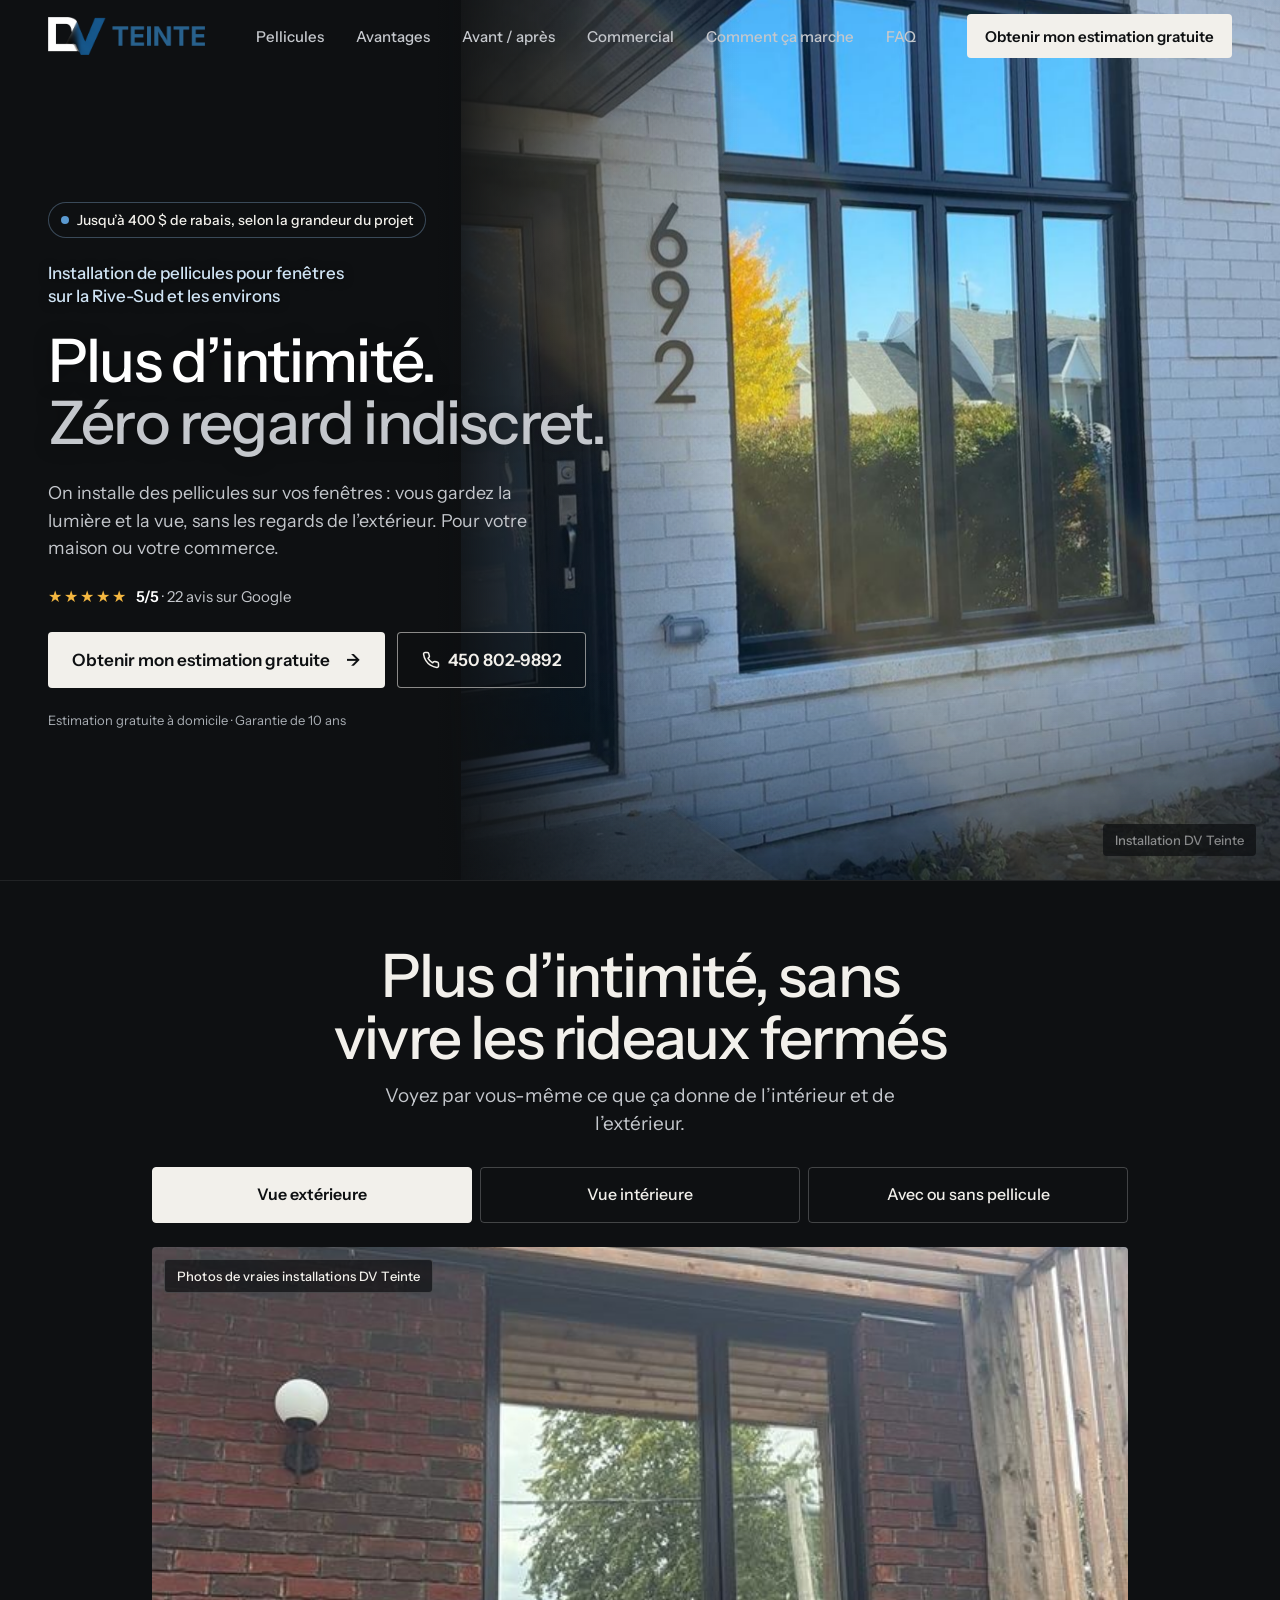
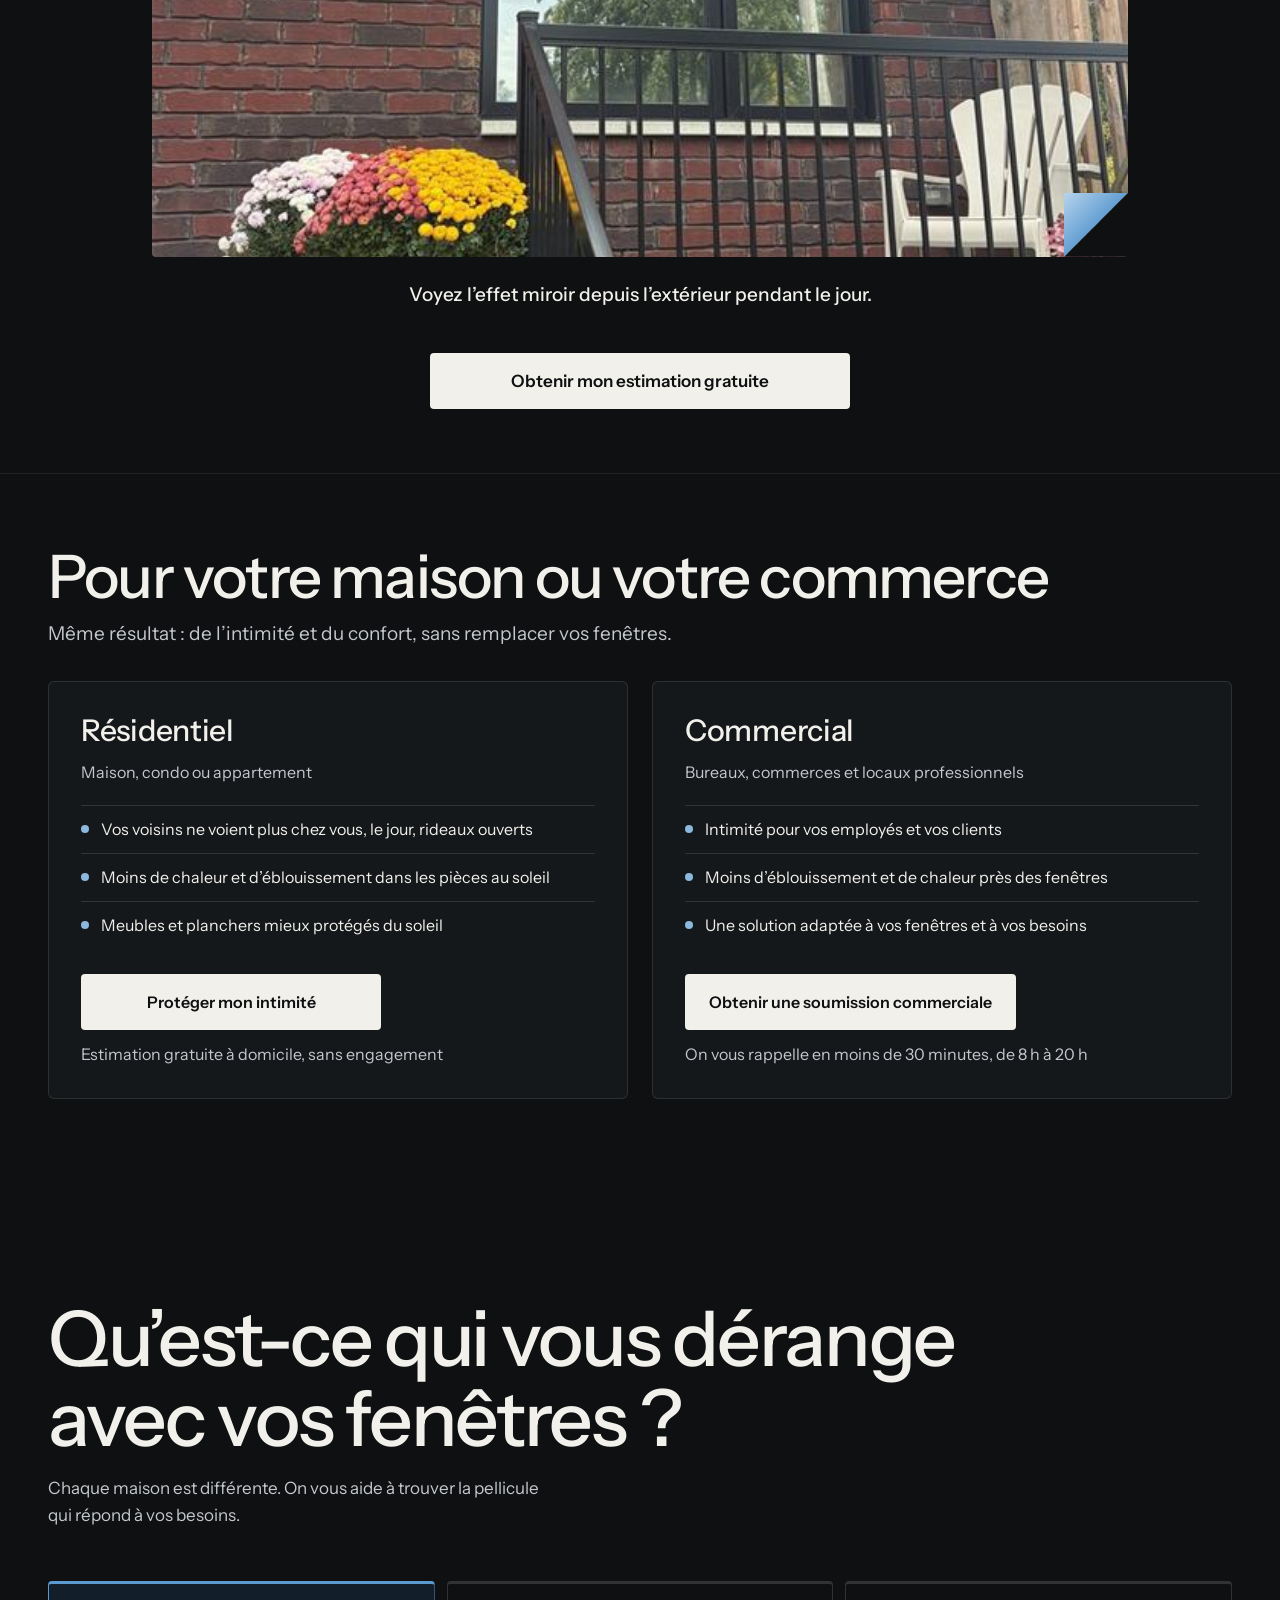
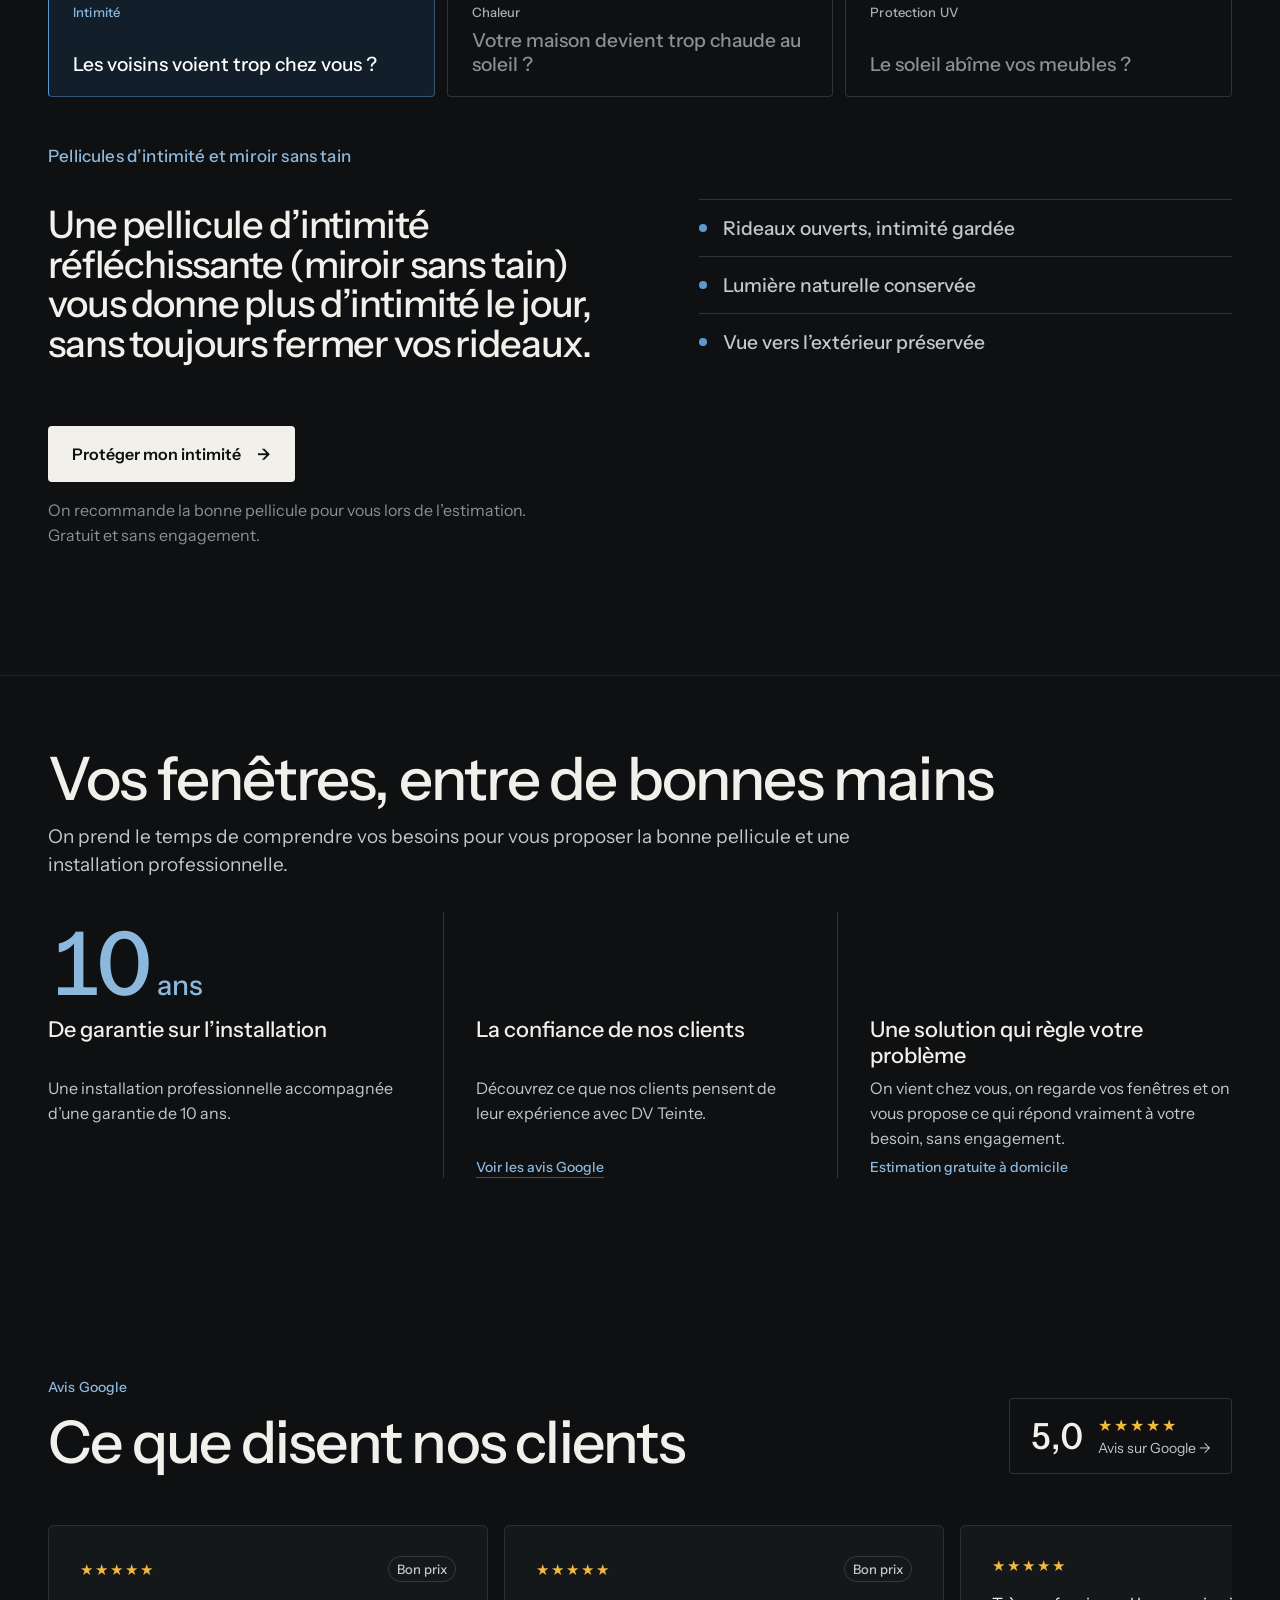
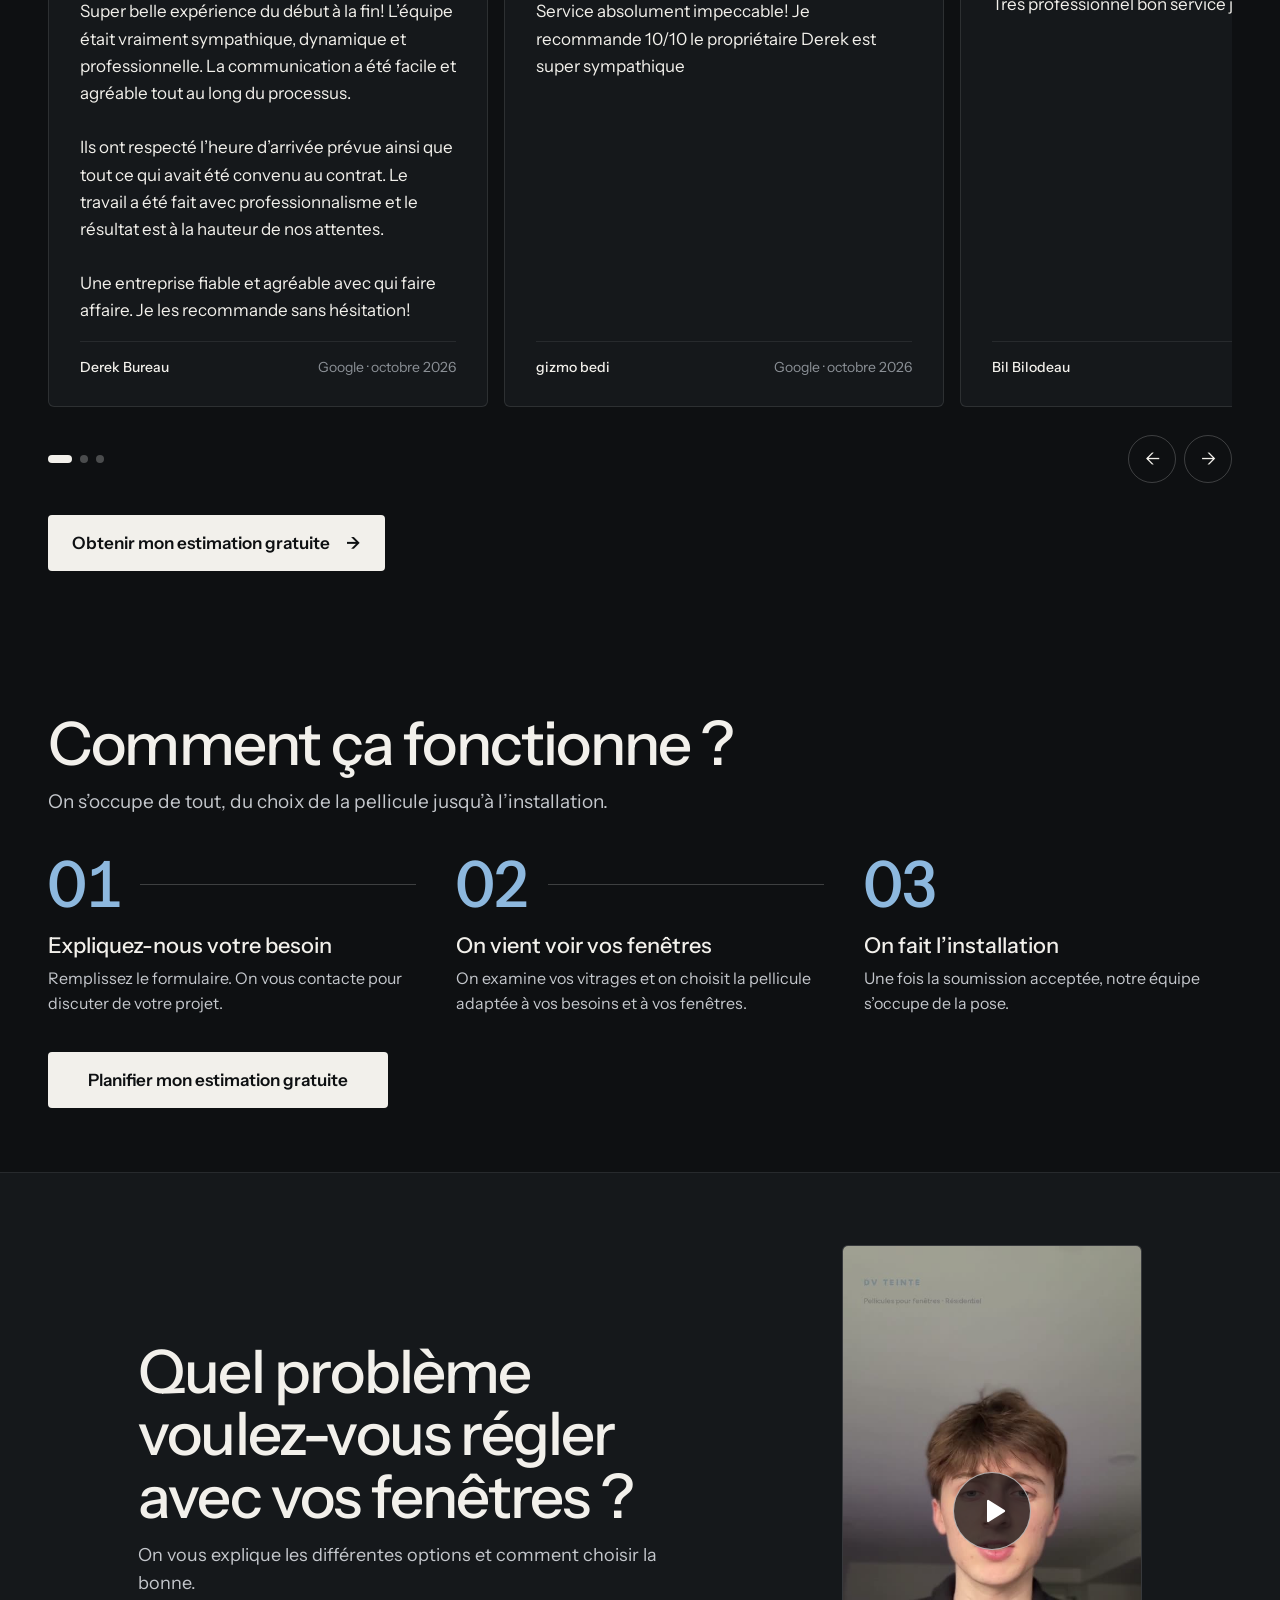
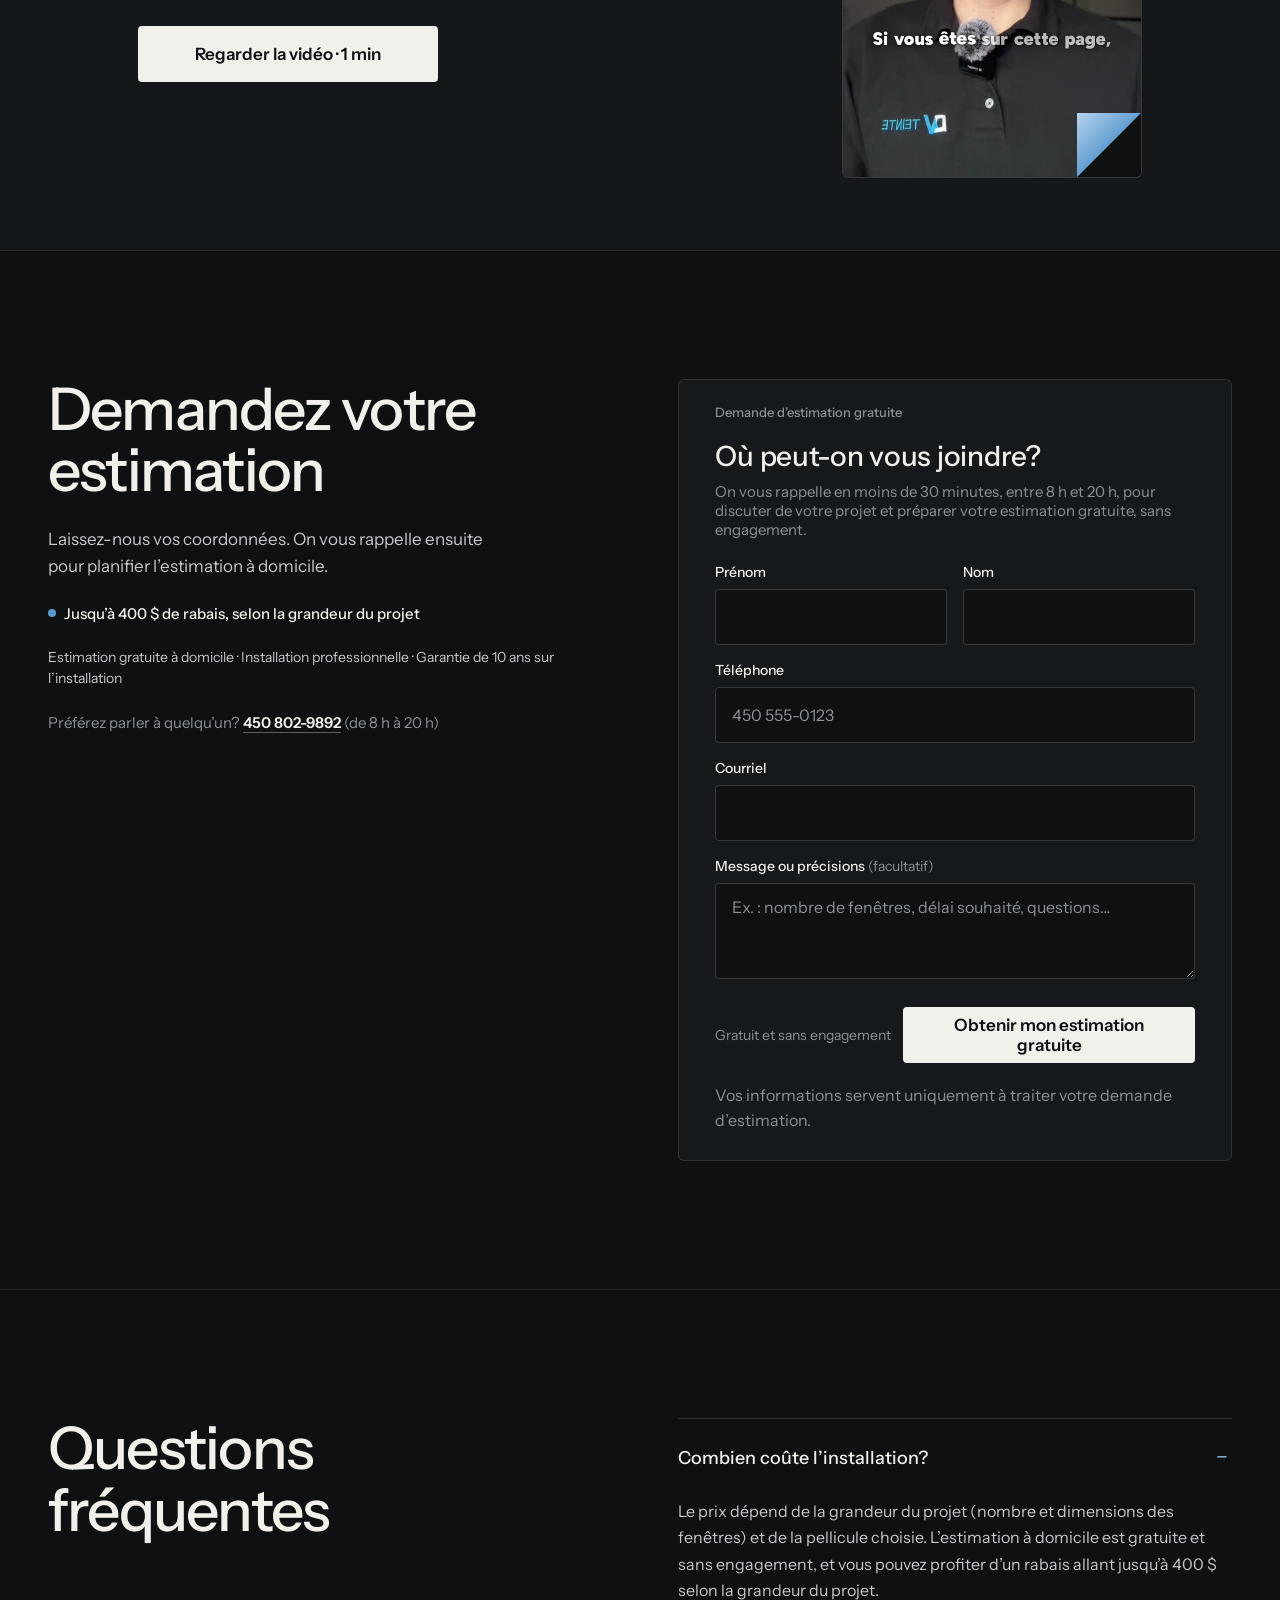
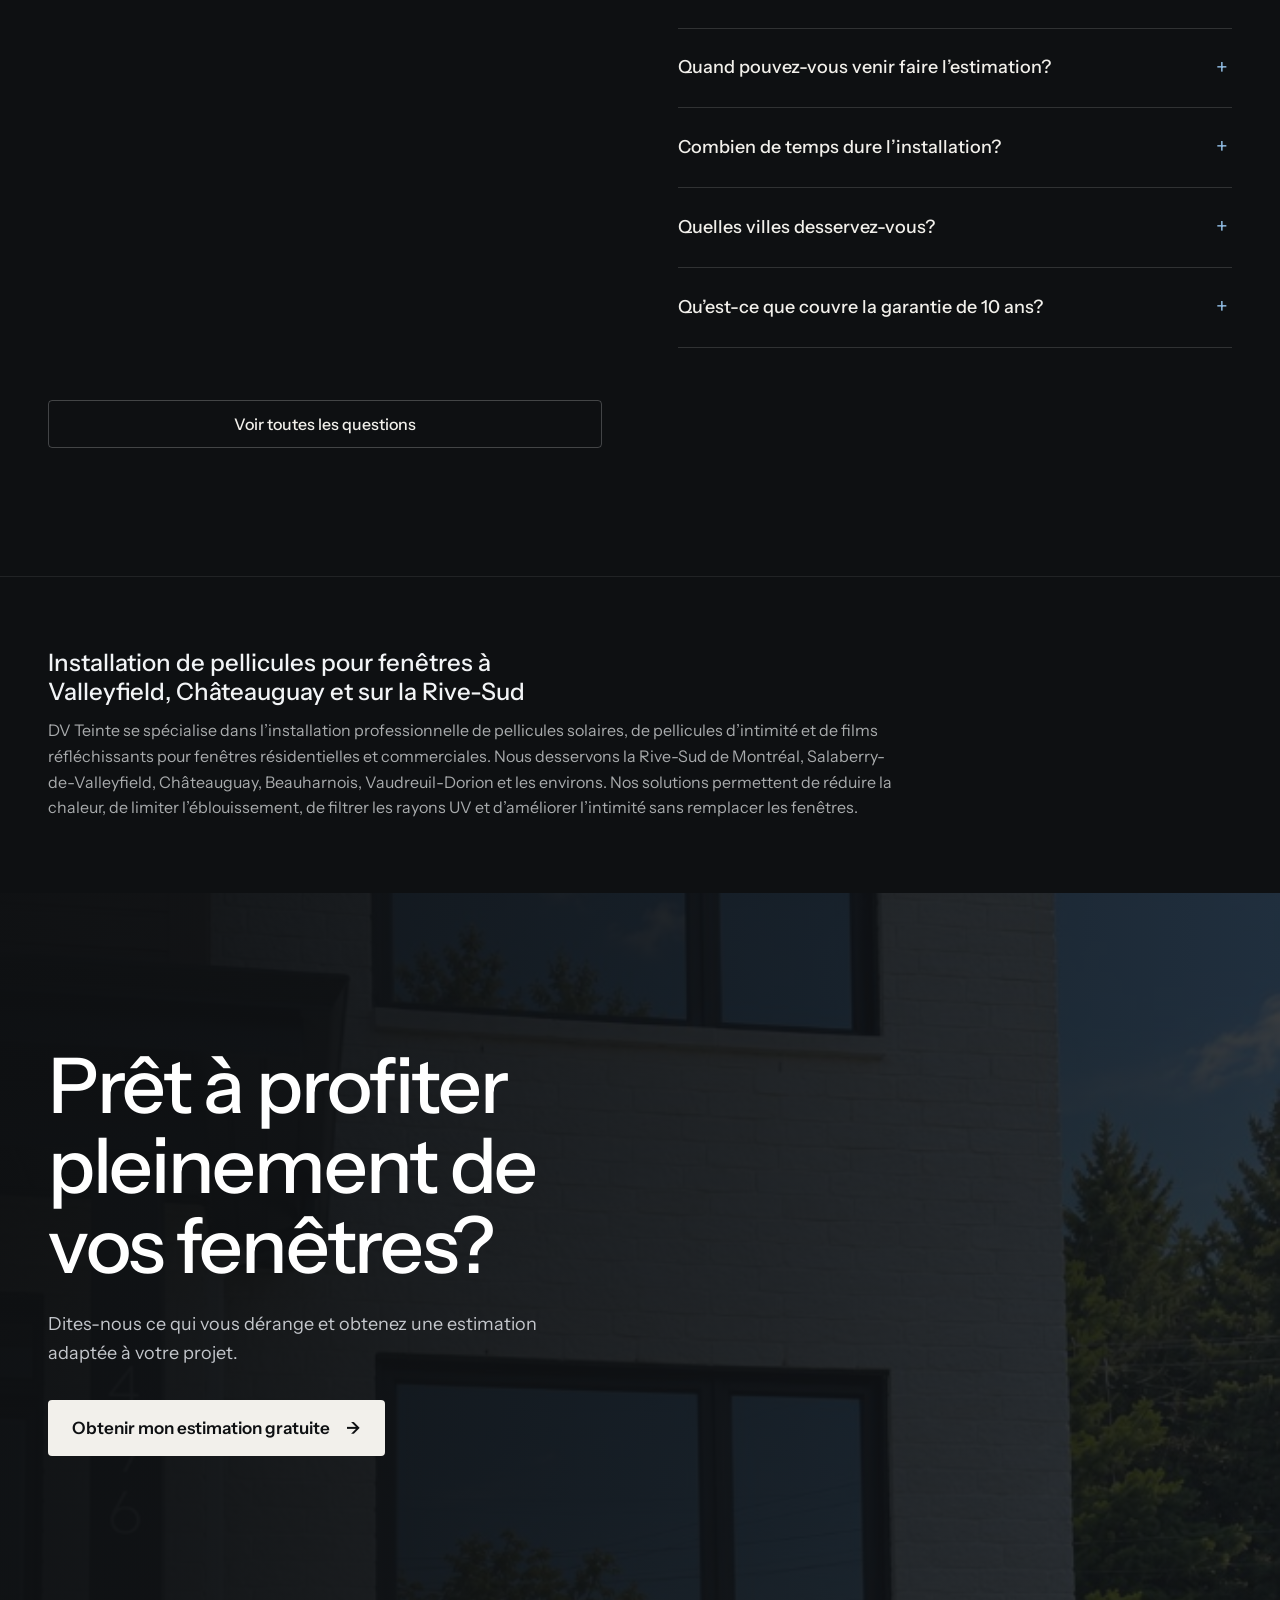
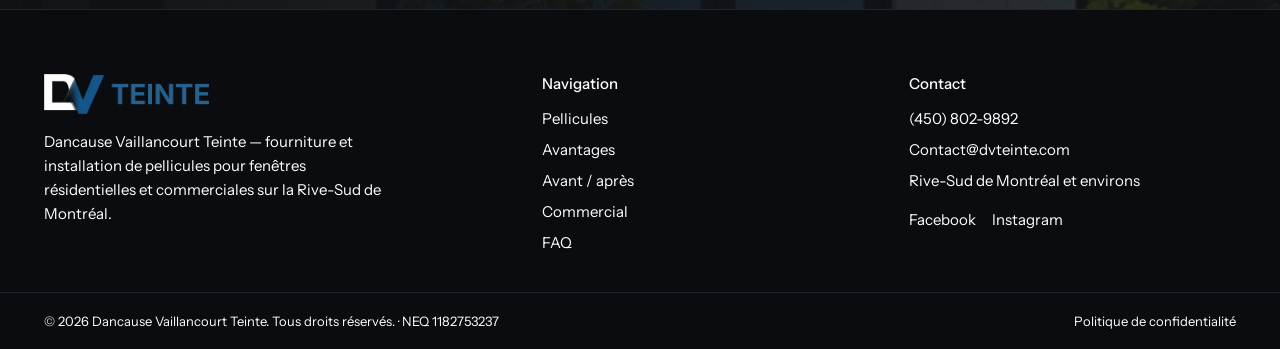
==== commit 5a880d22: "Annule le changement du hero : on garde « Plus d'intimité. Zéro regard indiscret. » Les pubs (intimi" ====
--- a/index.html
+++ b/index.html
@@ -90,8 +90,8 @@
     <div class="hero-text">
       <a href="#formulaire" class="promo-pill" data-cta="hero-offre"><span class="promo-dot"></span>Jusqu’à 400 $ de rabais, selon la grandeur du projet</a>
       <h1 class="hero-h1">Installation de pellicules pour fenêtres sur la Rive-Sud et les environs</h1>
-      <p class="hero-hook"><span class="ln"><span class="ln-in">Plus d’intimité.</span></span><span class="ln ln-dim"><span class="ln-in">Moins de chaleur.</span></span></p>
-      <p class="hero-p">On installe des pellicules sur vos fenêtres : vous gardez la lumière et la vue, avec moins de regards, de chaleur et d’UV. Pour votre maison ou votre commerce.</p>
+      <p class="hero-hook"><span class="ln"><span class="ln-in">Plus d’intimité.</span></span><span class="ln ln-dim"><span class="ln-in">Zéro regard indiscret.</span></span></p>
+      <p class="hero-p">On installe des pellicules sur vos fenêtres : vous gardez la lumière et la vue, sans les regards de l’extérieur. Pour votre maison ou votre commerce.</p>
       <a href="https://share.google/kLX6jMbjvzO1BwVfc" target="_blank" rel="noopener" class="hero-rating" aria-label="Note de 5 sur 5 basée sur 22 avis Google"><span class="rev-stars" aria-hidden="true">★★★★★</span><span><strong>5/5</strong> · 22 avis sur Google</span></a>
       <div class="hero-cta"><a href="#formulaire" class="btn-blue" data-cta="hero">Obtenir mon estimation gratuite<span aria-hidden="true">→</span></a><a href="tel:4508029892" class="btn-tel" data-cta="hero-appel" aria-label="Appeler DV Teinte au 450 802-9892"><svg width="18" height="18" viewBox="0 0 24 24" fill="none" stroke="currentColor" stroke-width="2" stroke-linecap="round" stroke-linejoin="round" aria-hidden="true"><path d="M22 16.9v3a2 2 0 0 1-2.2 2 19.8 19.8 0 0 1-8.6-3.1 19.5 19.5 0 0 1-6-6A19.8 19.8 0 0 1 2.1 4.2 2 2 0 0 1 4.1 2h3a2 2 0 0 1 2 1.7c.1.9.4 1.8.7 2.7a2 2 0 0 1-.5 2.1L8.1 9.8a16 16 0 0 0 6 6l1.3-1.3a2 2 0 0 1 2.1-.4c.9.3 1.8.6 2.7.7a2 2 0 0 1 1.7 2z"/></svg>450 802-9892</a></div>
       <p class="hero-tag">Estimation gratuite à domicile · Garantie de 10 ans</p>
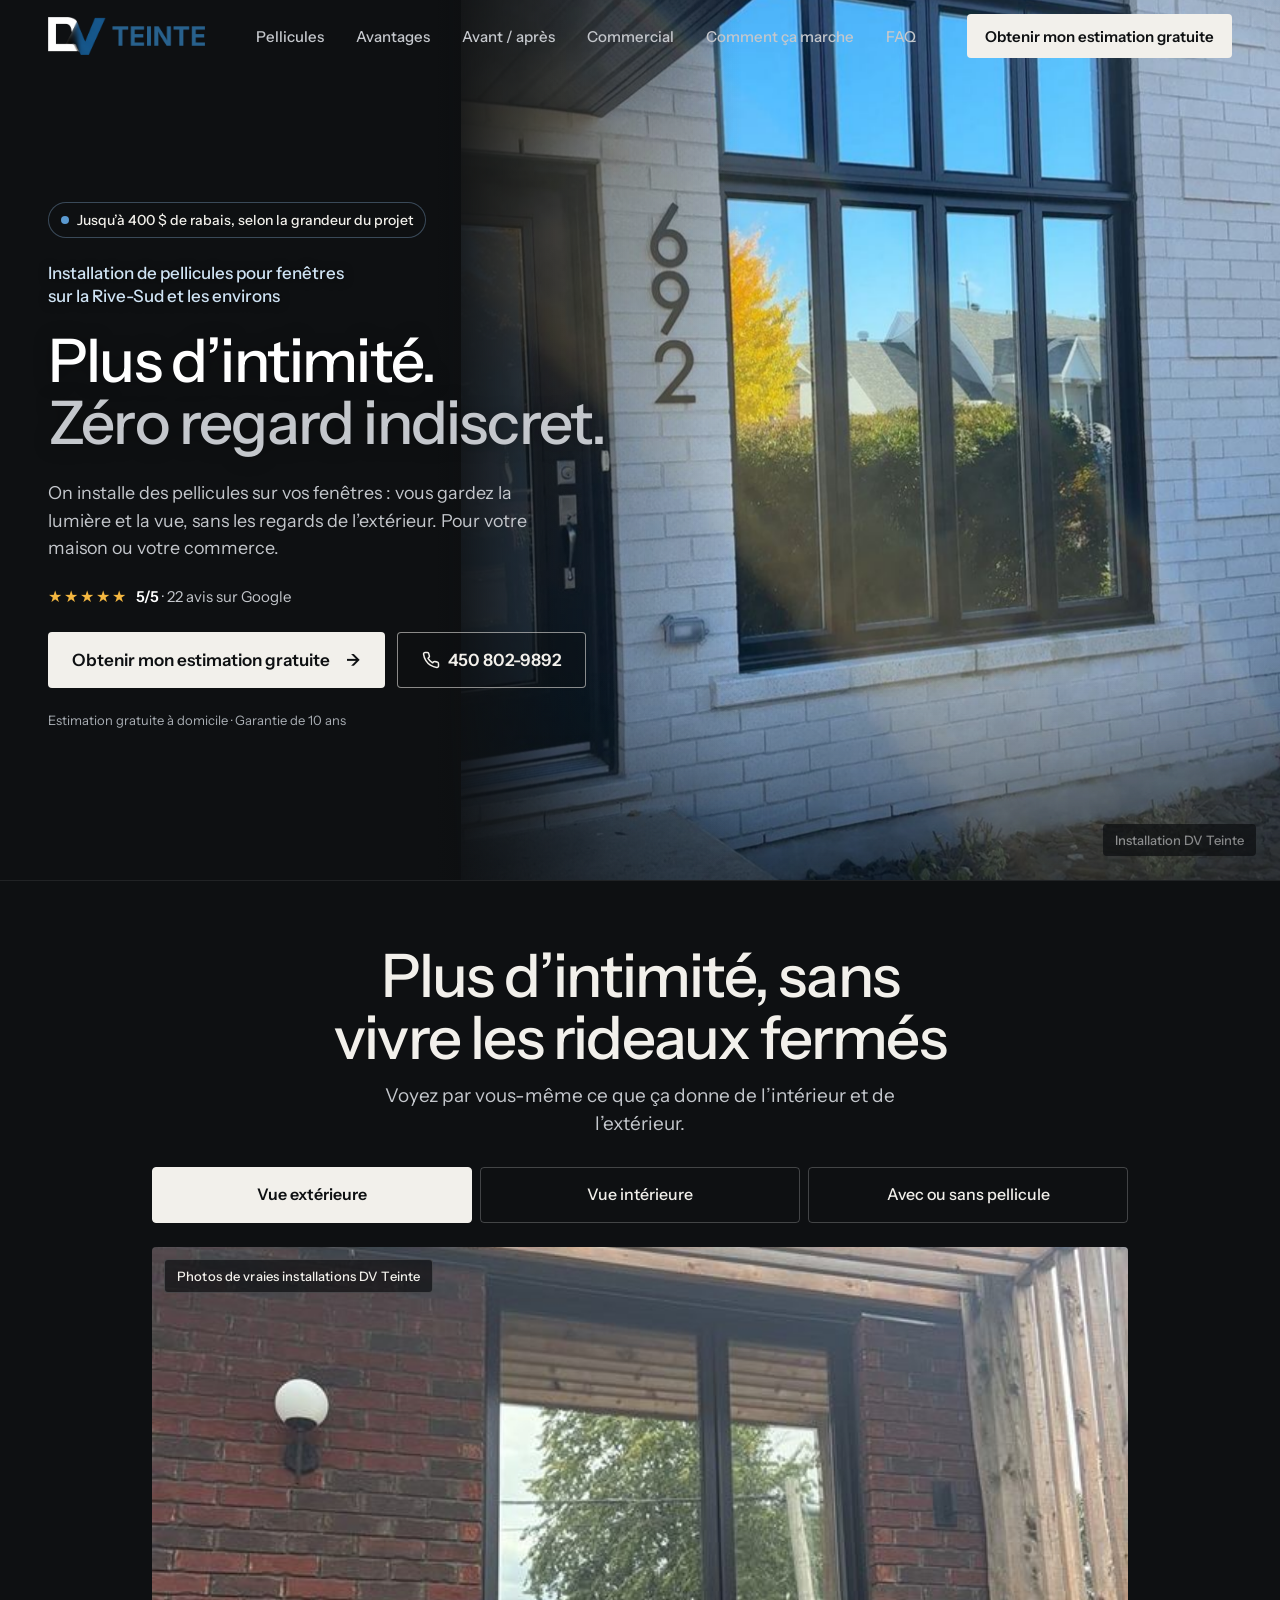
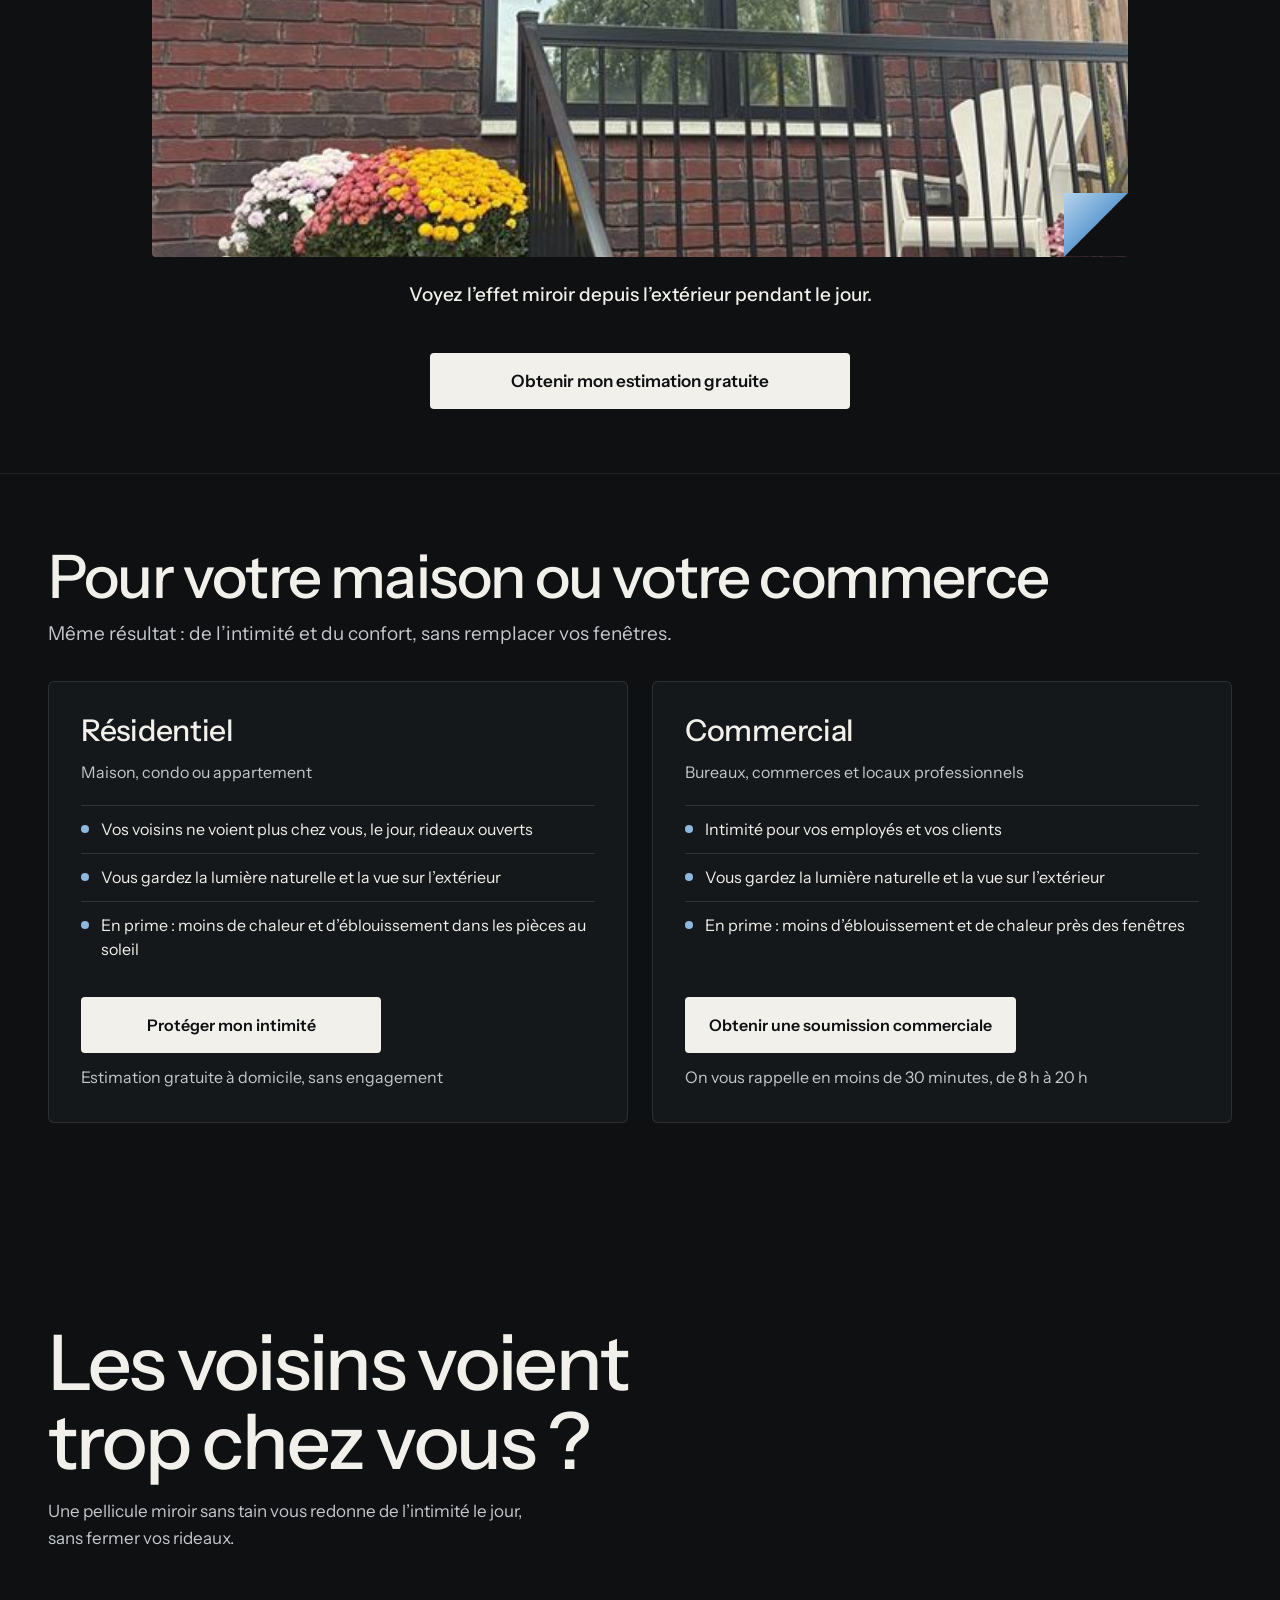
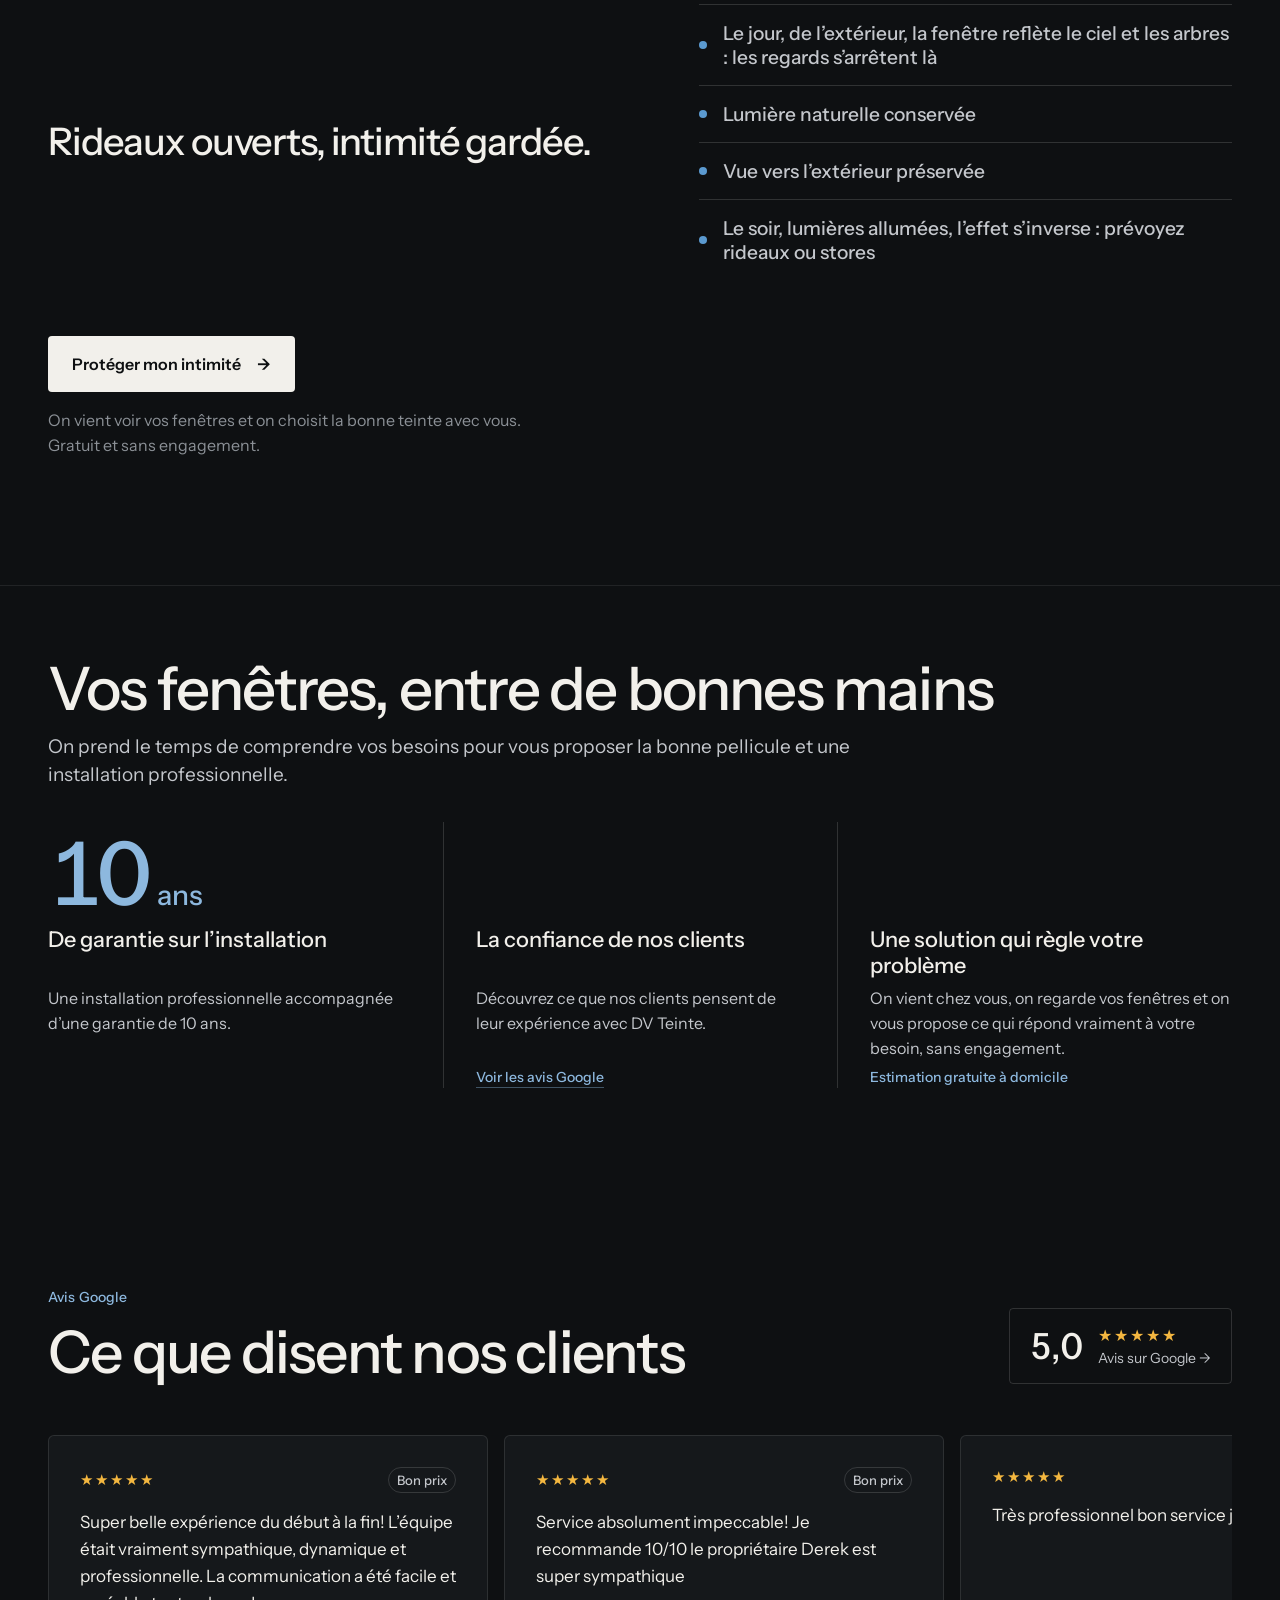
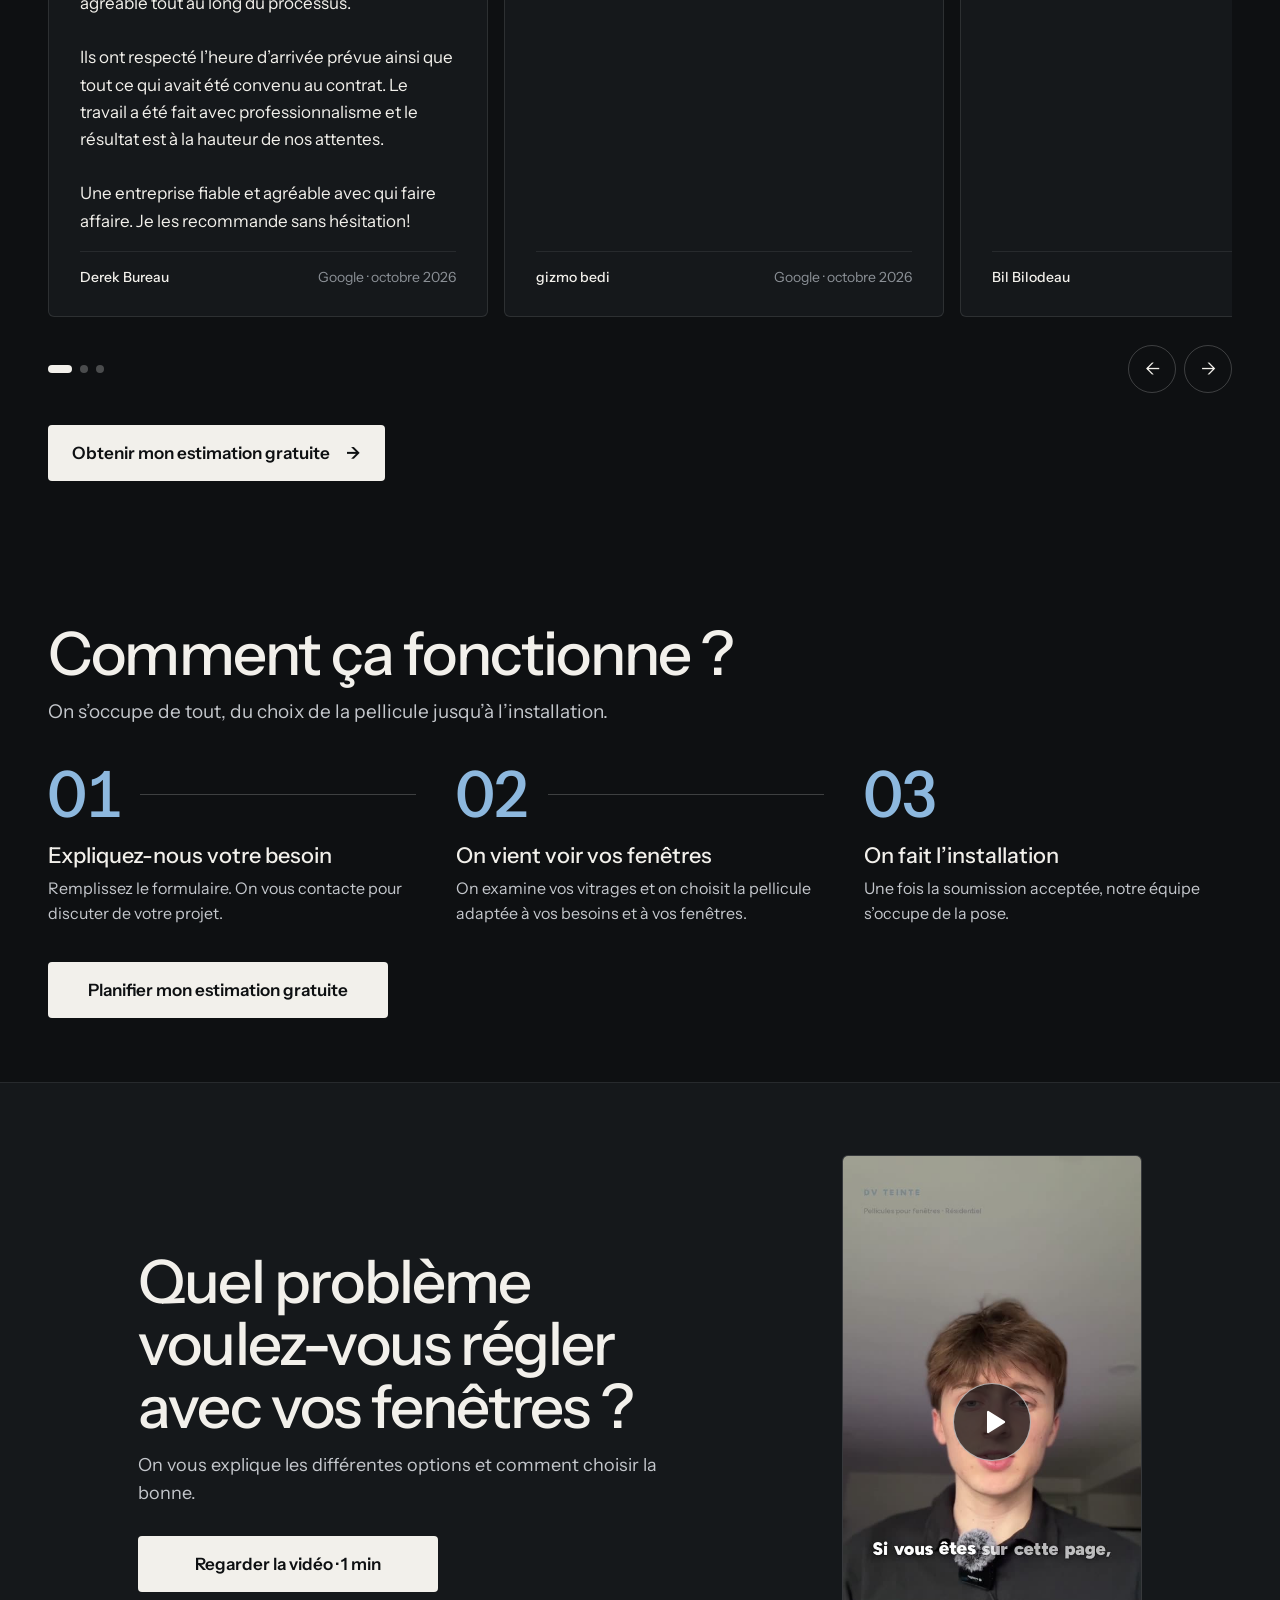
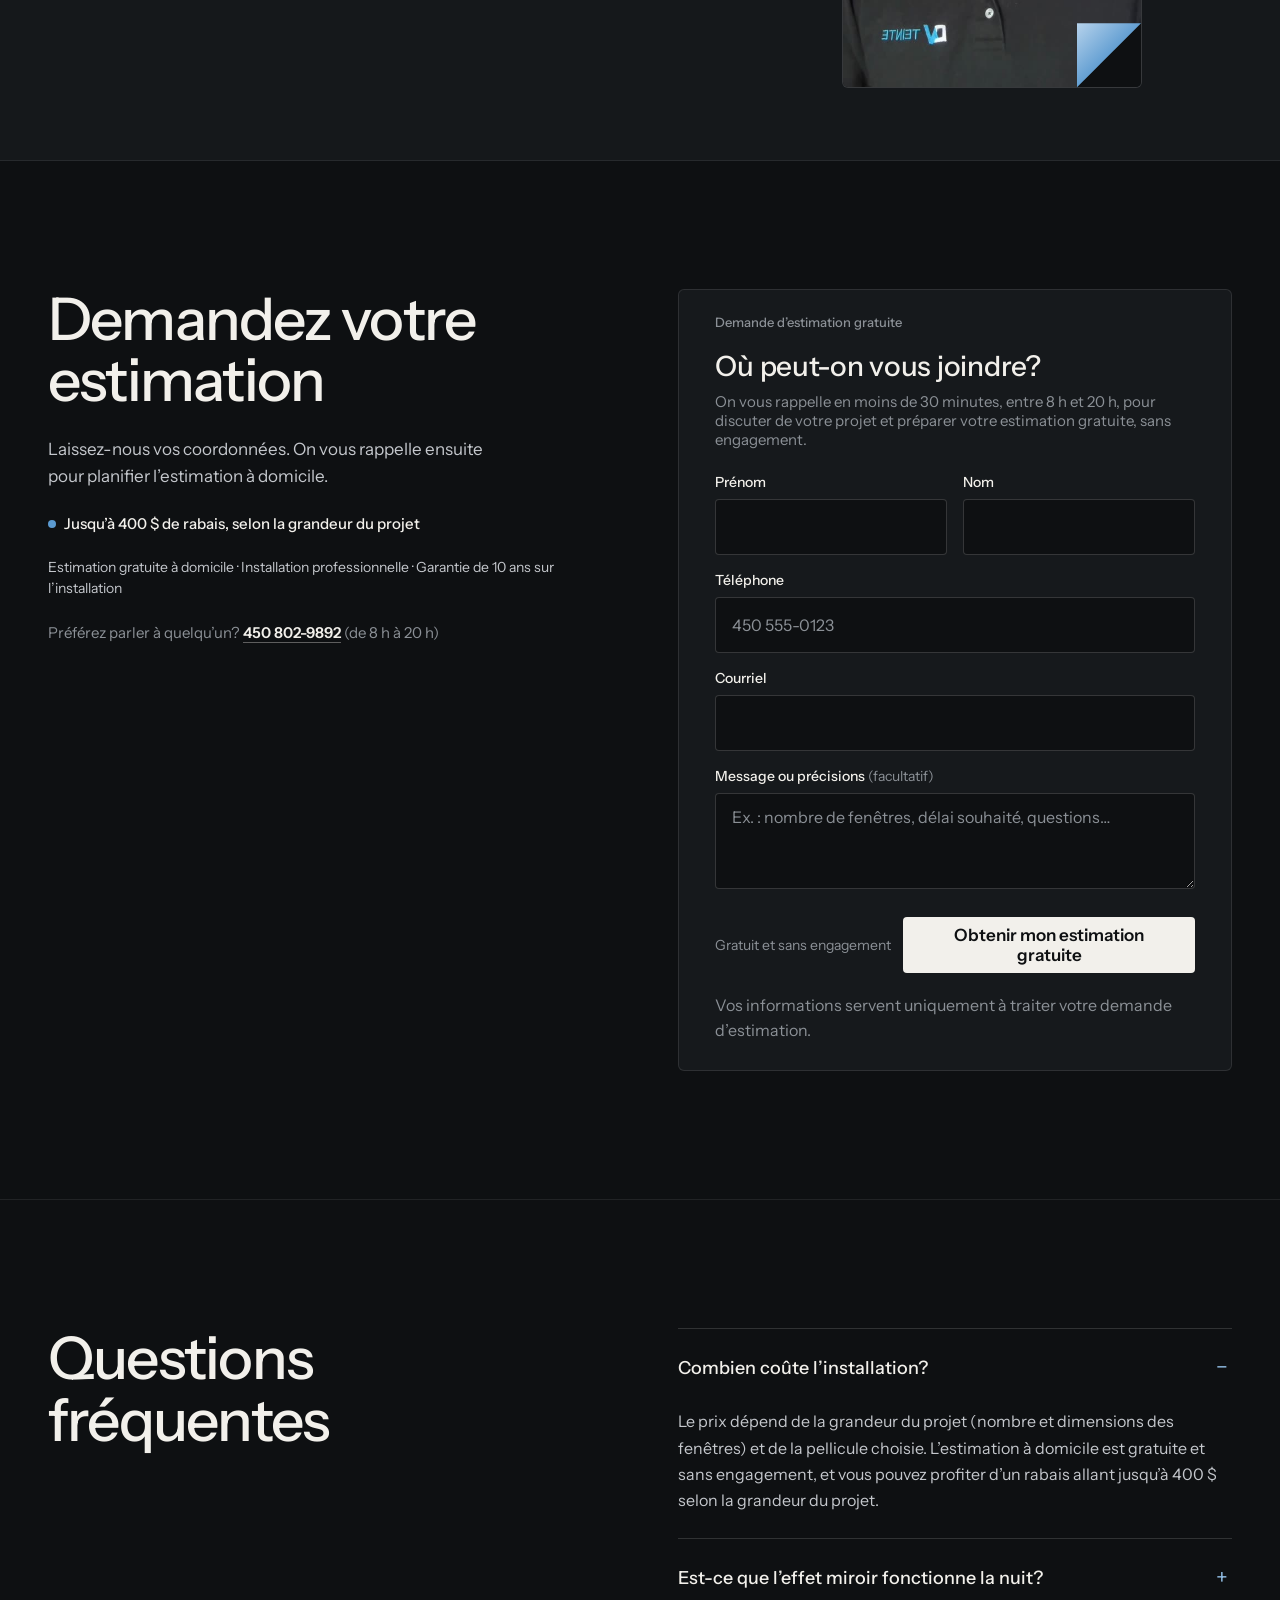
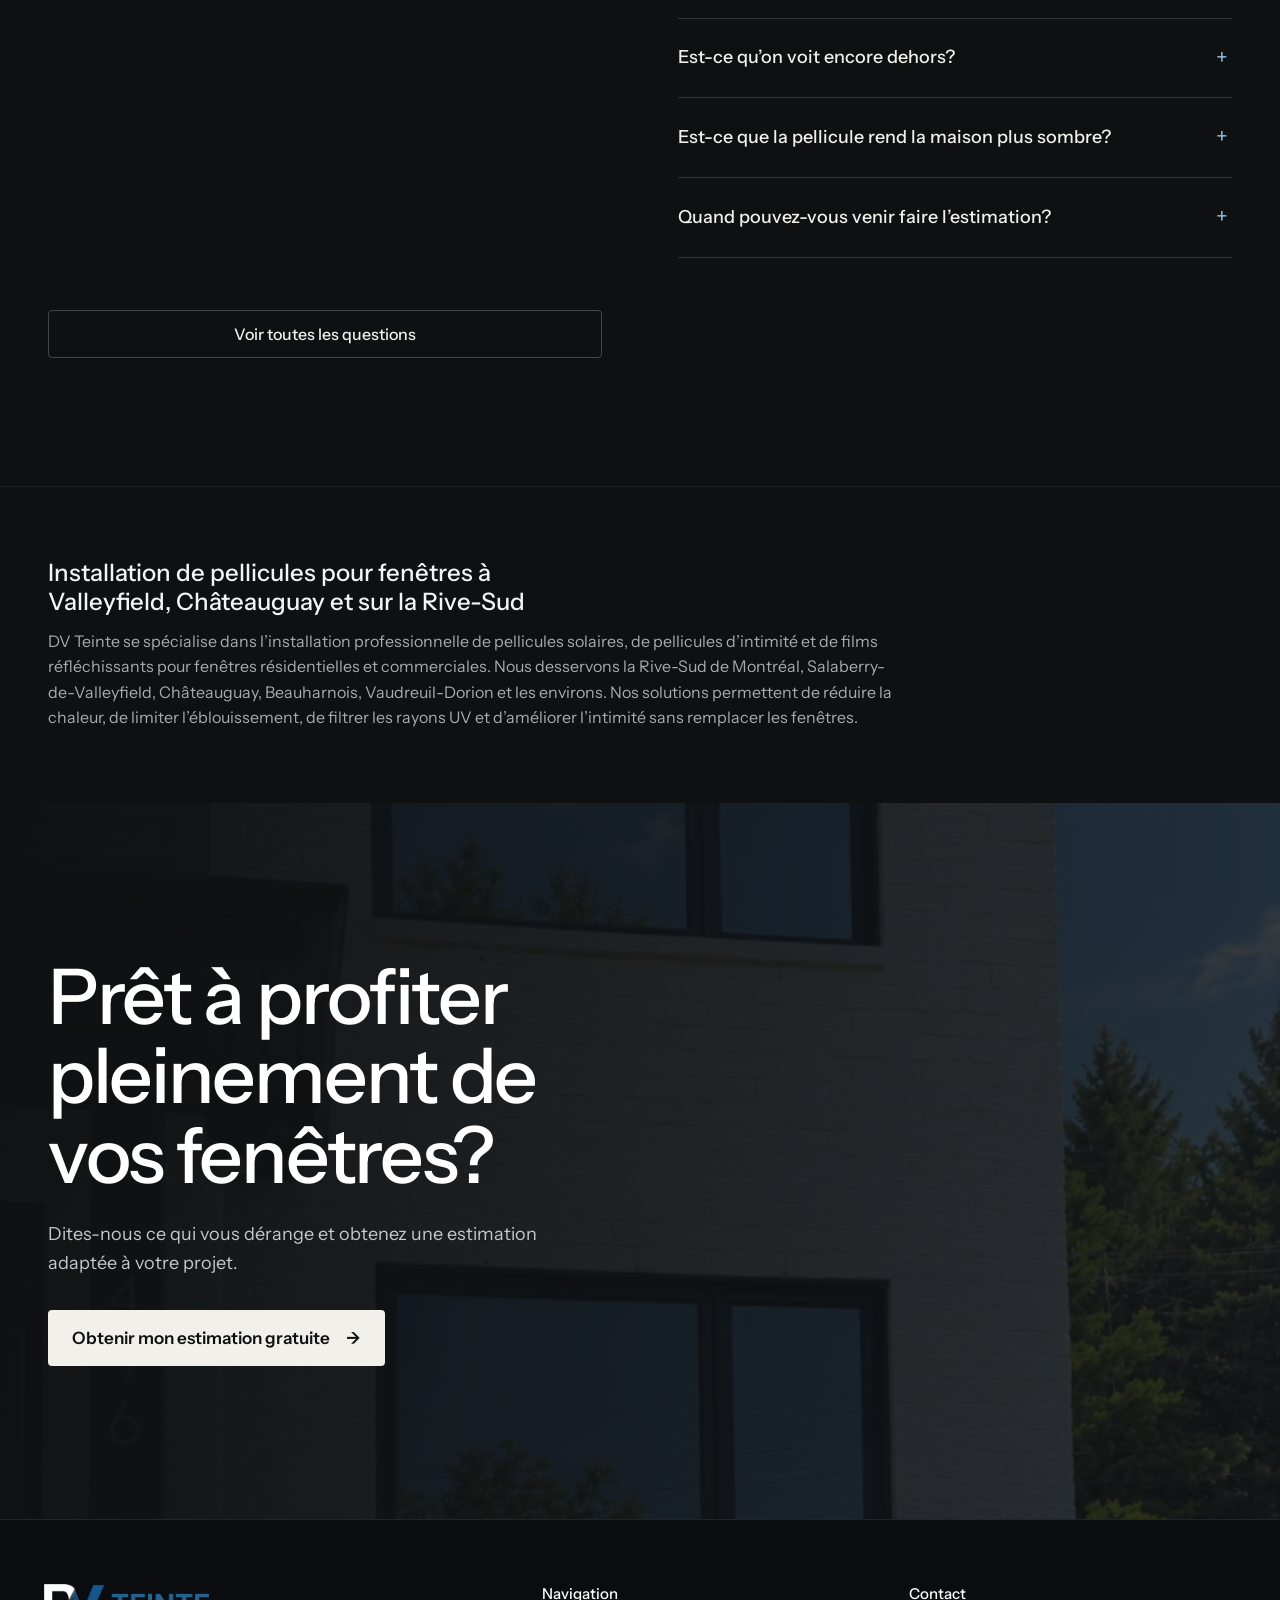
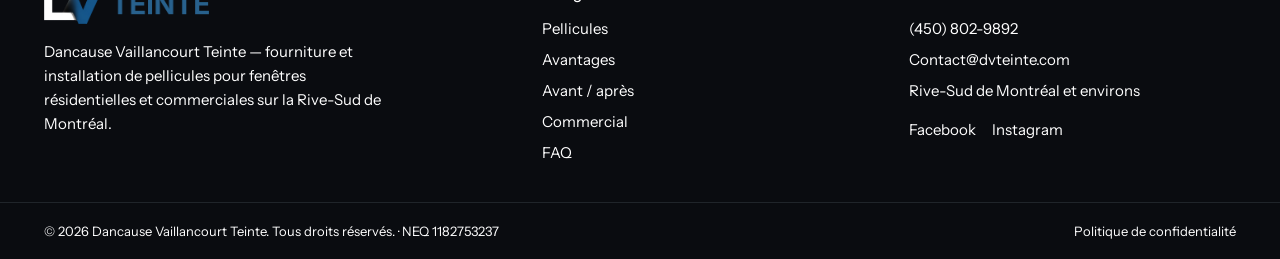
==== commit 0d4f2f55: "Page d'accueil centrée sur l'intimité (à valider, pas encore publiée) - La section « Qu'est-ce qui v" ====
--- a/index.html
+++ b/index.html
@@ -147,8 +147,8 @@
           <p class="svc-for">Maison, condo ou appartement</p>
           <ul class="svc-list">
             <li>Vos voisins ne voient plus chez vous, le jour, rideaux ouverts</li>
-            <li>Moins de chaleur et d’éblouissement dans les pièces au soleil</li>
-            <li>Meubles et planchers mieux protégés du soleil</li>
+            <li>Vous gardez la lumière naturelle et la vue sur l’extérieur</li>
+            <li>En prime : moins de chaleur et d’éblouissement dans les pièces au soleil</li>
           </ul>
           <a href="#formulaire" class="svc-btn" data-cta="services-residentiel">Protéger mon intimité</a>
           <p class="svc-note">Estimation gratuite à domicile, sans engagement</p>
@@ -158,8 +158,8 @@
           <p class="svc-for">Bureaux, commerces et locaux professionnels</p>
           <ul class="svc-list">
             <li>Intimité pour vos employés et vos clients</li>
-            <li>Moins d’éblouissement et de chaleur près des fenêtres</li>
-            <li>Une solution adaptée à vos fenêtres et à vos besoins</li>
+            <li>Vous gardez la lumière naturelle et la vue sur l’extérieur</li>
+            <li>En prime : moins d’éblouissement et de chaleur près des fenêtres</li>
           </ul>
           <a href="#formulaire" class="svc-btn" data-cta="services-commercial" data-pick-projet="Commercial">Obtenir une soumission commerciale</a>
           <p class="svc-note">On vous rappelle en moins de 30 minutes, de 8 h à 20 h</p>
@@ -169,63 +169,27 @@
   </section>
 
   <!-- ============ TROUVEZ LA BONNE SOLUTION ============ -->
-  <section id="avantages" class="solu wrap-1320 pad-sec" data-screen-label="Trouvez la bonne solution">
+  <section id="avantages" class="solu wrap-1320 pad-sec" data-screen-label="Intimité">
     <div class="solu-head">
-      <h2 class="h2 solu-title">Qu’est-ce qui vous dérange avec vos fenêtres&nbsp;?</h2>
-      <p class="lede">Chaque maison est différente. On vous aide à trouver la pellicule qui répond à vos besoins.</p>
-    </div>
-
-    <div class="solu-tabs" role="tablist" aria-label="Votre problème" data-solu-tabs>
-      <button type="button" role="tab" id="solu-tab-intimite" aria-controls="solu-panel-intimite" aria-selected="true" data-solu="intimite" data-cta-text="Protéger mon intimité">
-        <span class="solu-label">Intimité</span>
-        <span class="solu-q">Les voisins voient trop chez vous&nbsp;?</span>
-      </button>
-      <button type="button" role="tab" id="solu-tab-chaleur" aria-controls="solu-panel-chaleur" aria-selected="false" tabindex="-1" data-solu="chaleur" data-cta-text="Réduire la chaleur chez moi">
-        <span class="solu-label">Chaleur</span>
-        <span class="solu-q">Votre maison devient trop chaude au soleil&nbsp;?</span>
-      </button>
-      <button type="button" role="tab" id="solu-tab-uv" aria-controls="solu-panel-uv" aria-selected="false" tabindex="-1" data-solu="uv" data-cta-text="Protéger mes meubles du soleil">
-        <span class="solu-label">Protection UV</span>
-        <span class="solu-q">Le soleil abîme vos meubles&nbsp;?</span>
-      </button>
+      <h2 class="h2 solu-title">Les voisins voient trop chez vous&nbsp;?</h2>
+      <p class="lede">Une pellicule miroir sans tain vous redonne de l’intimité le jour, sans fermer vos rideaux.</p>
     </div>
 
     <div class="solu-panels">
-      <div class="solu-panel" role="tabpanel" id="solu-panel-intimite" aria-labelledby="solu-tab-intimite">
-        <h2 class="solu-h2">Pellicules d’intimité et miroir sans tain</h2>
-        <p class="solu-mq">Les voisins voient trop chez vous&nbsp;?</p>
-        <p class="solu-statement">Une pellicule d’intimité réfléchissante (miroir sans tain) vous donne plus d’intimité le jour, sans toujours fermer vos rideaux.</p>
+      <div class="solu-panel">
+        <p class="solu-statement">Rideaux ouverts, intimité gardée.</p>
         <ul class="solu-points">
-          <li>Rideaux ouverts, intimité gardée</li>
+          <li>Le jour, de l’extérieur, la fenêtre reflète le ciel et les arbres : les regards s’arrêtent là</li>
           <li>Lumière naturelle conservée</li>
           <li>Vue vers l’extérieur préservée</li>
+          <li>Le soir, lumières allumées, l’effet s’inverse : prévoyez rideaux ou stores</li>
         </ul>
       </div>
-      <div class="solu-panel" role="tabpanel" id="solu-panel-chaleur" aria-labelledby="solu-tab-chaleur" hidden>
-        <h2 class="solu-h2">Pellicules solaires pour réduire la chaleur</h2>
-        <p class="solu-mq">Votre maison devient trop chaude au soleil&nbsp;?</p>
-        <p class="solu-statement">Réduisez la chaleur qui entre par vos fenêtres avec une pellicule solaire ou anti-chaleur adaptée.</p>
-        <ul class="solu-points">
-          <li>Chaleur réduite aux fenêtres très exposées</li>
-          <li>Moins d’éblouissement</li>
-          <li>Des pièces plus confortables</li>
-        </ul>
-      </div>
-      <div class="solu-panel" role="tabpanel" id="solu-panel-uv" aria-labelledby="solu-tab-uv" hidden>
-        <h2 class="solu-h2">Protection UV pour fenêtres résidentielles</h2>
-        <p class="solu-mq">Le soleil abîme vos meubles&nbsp;?</p>
-        <p class="solu-statement">Aidez à protéger vos meubles et vos planchers contre les rayons UV avec un film solaire pour fenêtres résidentielles.</p>
-        <ul class="solu-points">
-          <li>Aide à limiter la décoloration liée aux UV</li>
-          <li>Meubles, planchers et tissus</li>
-          <li>Lumière naturelle conservée</li>
-        </ul>
-      </div>
     </div>
 
     <div class="solu-cta">
-      <a href="#formulaire" class="btn-blue btn-mt" data-cta="problemes" data-solu-cta>Protéger mon intimité<span aria-hidden="true">→</span></a>
-      <p>On recommande la bonne pellicule pour vous lors de l’estimation. Gratuit et sans engagement.</p>
+      <a href="#formulaire" class="btn-blue btn-mt" data-cta="problemes">Protéger mon intimité<span aria-hidden="true">→</span></a>
+      <p>On vient voir vos fenêtres et on choisit la bonne teinte avec vous. Gratuit et sans engagement.</p>
     </div>
   </section>
 
@@ -422,6 +386,18 @@
           <p>Le prix dépend de la grandeur du projet (nombre et dimensions des fenêtres) et de la pellicule choisie. L’estimation à domicile est gratuite et sans engagement, et vous pouvez profiter d’un rabais allant jusqu’à 400 $ selon la grandeur du projet.</p>
         </div>
         <div class="faq-item">
+          <h3><button type="button" aria-expanded="false">Est-ce que l’effet miroir fonctionne la nuit?<span aria-hidden="true">+</span></button></h3>
+          <p hidden>Non. L’effet miroir fonctionne quand il fait plus clair dehors qu’à l’intérieur. Le soir, avec vos lumières allumées, on peut voir à l’intérieur. Prévoyez des rideaux ou des stores pour la nuit.</p>
+        </div>
+        <div class="faq-item">
+          <h3><button type="button" aria-expanded="false">Est-ce qu’on voit encore dehors?<span aria-hidden="true">+</span></button></h3>
+          <p hidden>Oui. De l’intérieur, la vue reste claire, un peu comme avec des lunettes de soleil. Plus la teinte est foncée, plus la vue est assombrie.</p>
+        </div>
+        <div class="faq-item">
+          <h3><button type="button" aria-expanded="false">Est-ce que la pellicule rend la maison plus sombre?<span aria-hidden="true">+</span></button></h3>
+          <p hidden>Un peu, selon la teinte choisie. Une teinte claire conserve plus de lumière; une teinte foncée donne plus d’intimité et bloque plus de chaleur. On vous montre les options lors de l’estimation.</p>
+        </div>
+        <div class="faq-item">
           <h3><button type="button" aria-expanded="false">Quand pouvez-vous venir faire l’estimation?<span aria-hidden="true">+</span></button></h3>
           <p hidden>On vous rappelle en moins de 30 minutes, entre 8 h et 20 h, et on planifie l’estimation à domicile selon vos disponibilités.</p>
         </div>
@@ -436,18 +412,6 @@
         <div class="faq-item">
           <h3><button type="button" aria-expanded="false">Qu’est-ce que couvre la garantie de 10 ans?<span aria-hidden="true">+</span></button></h3>
           <p hidden>L’installation est garantie 10 ans. On vous précise les conditions de la garantie lors de l’estimation.</p>
-        </div>
-        <div class="faq-item">
-          <h3><button type="button" aria-expanded="false">Est-ce que l’effet miroir fonctionne la nuit?<span aria-hidden="true">+</span></button></h3>
-          <p hidden>Non. L’effet miroir fonctionne quand il fait plus clair dehors qu’à l’intérieur. Le soir, avec vos lumières allumées, on peut voir à l’intérieur. Prévoyez des rideaux ou des stores pour la nuit.</p>
-        </div>
-        <div class="faq-item">
-          <h3><button type="button" aria-expanded="false">Est-ce qu’on voit encore dehors?<span aria-hidden="true">+</span></button></h3>
-          <p hidden>Oui. De l’intérieur, la vue reste claire, un peu comme avec des lunettes de soleil. Plus la teinte est foncée, plus la vue est assombrie.</p>
-        </div>
-        <div class="faq-item">
-          <h3><button type="button" aria-expanded="false">Est-ce que la pellicule rend la maison plus sombre?<span aria-hidden="true">+</span></button></h3>
-          <p hidden>Un peu, selon la teinte choisie. Une teinte claire conserve plus de lumière; une teinte foncée donne plus d’intimité et bloque plus de chaleur. On vous montre les options lors de l’estimation.</p>
         </div>
         <div class="faq-item">
           <h3><button type="button" aria-expanded="false">Est-ce que ça réduit vraiment la chaleur?<span aria-hidden="true">+</span></button></h3>
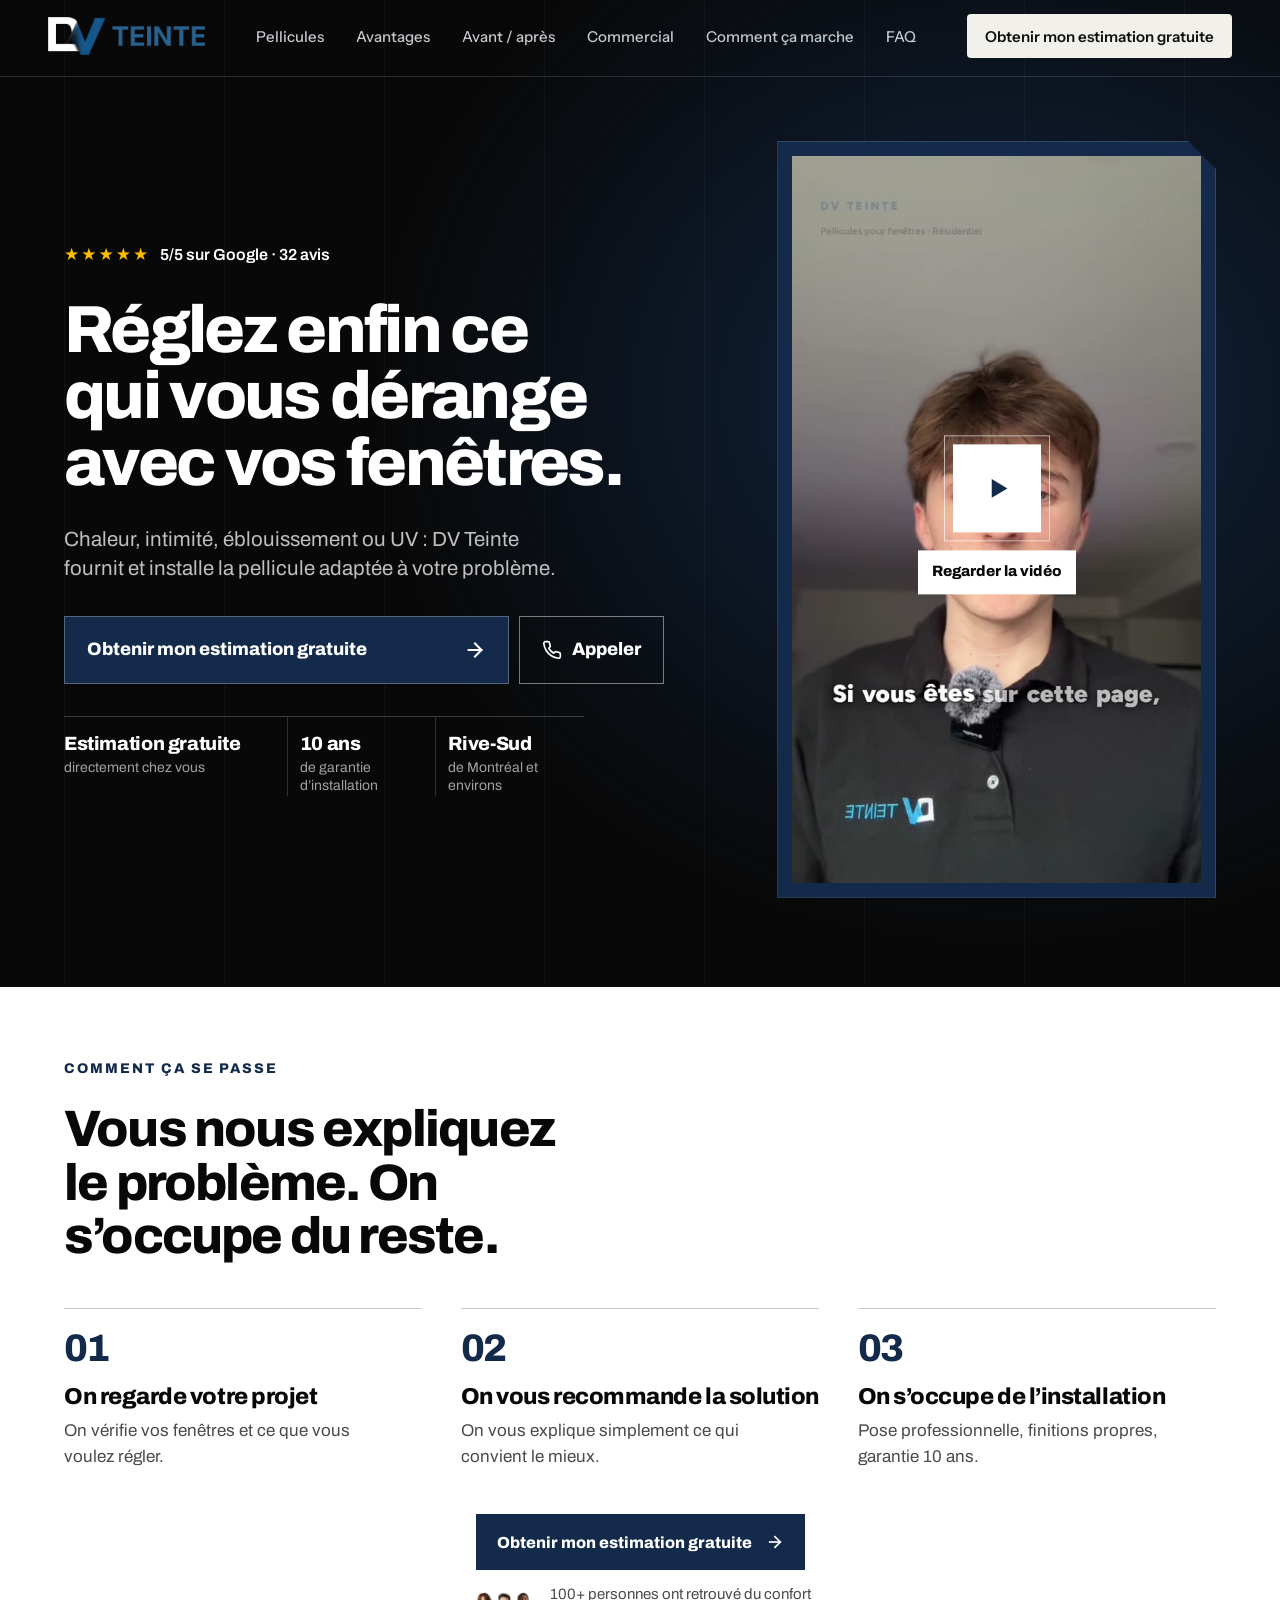
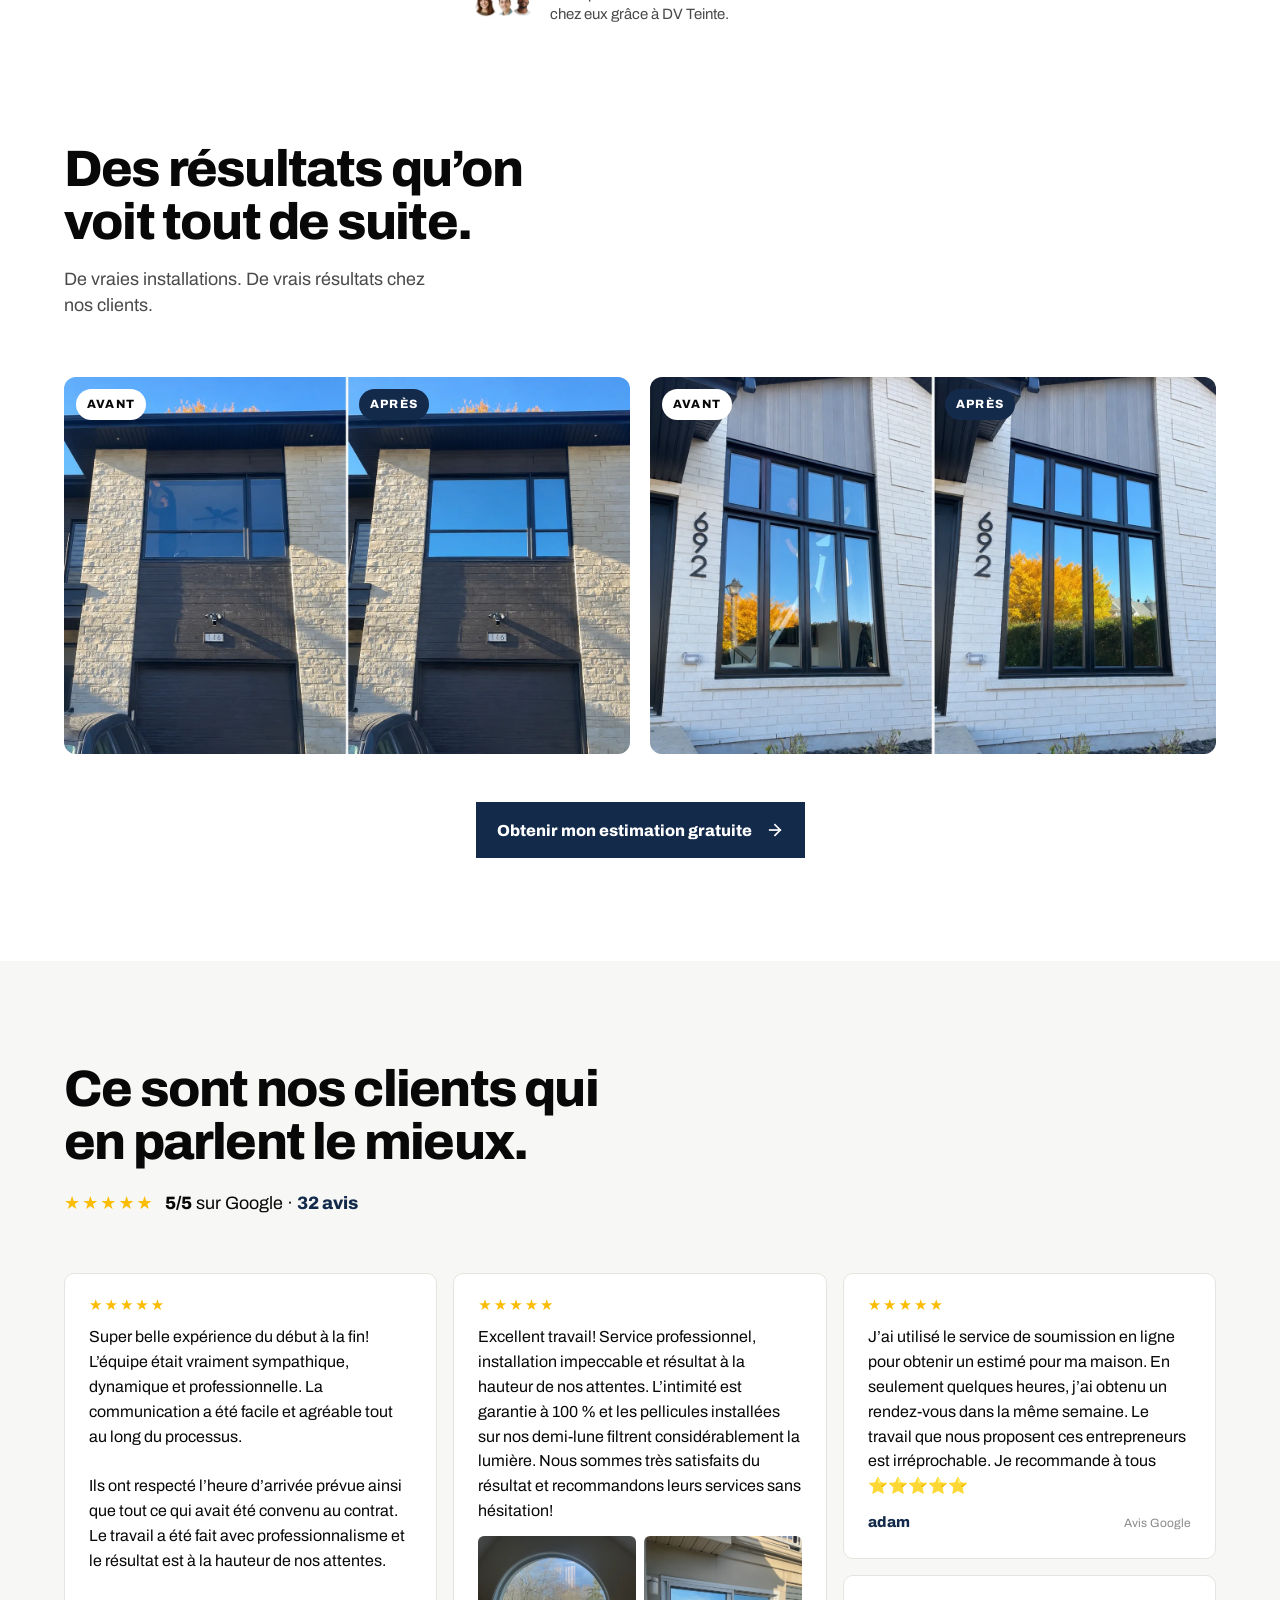
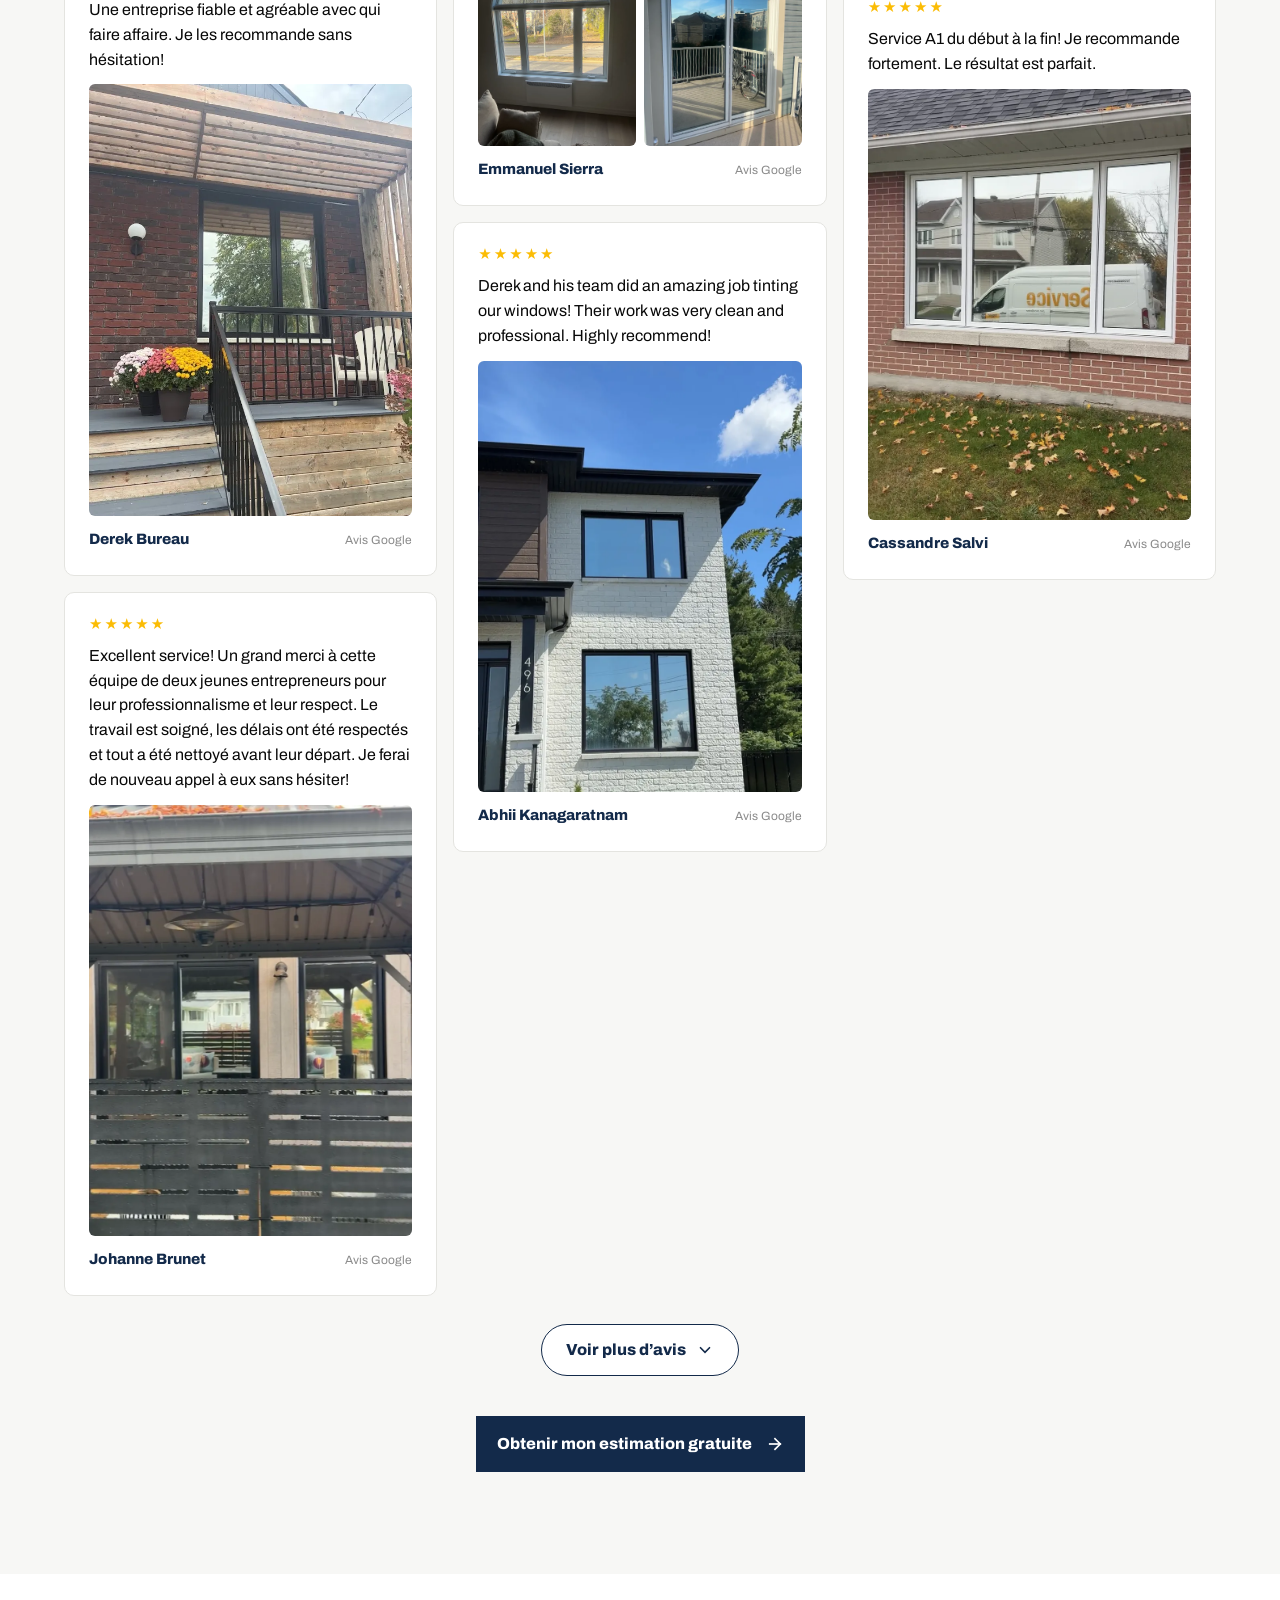
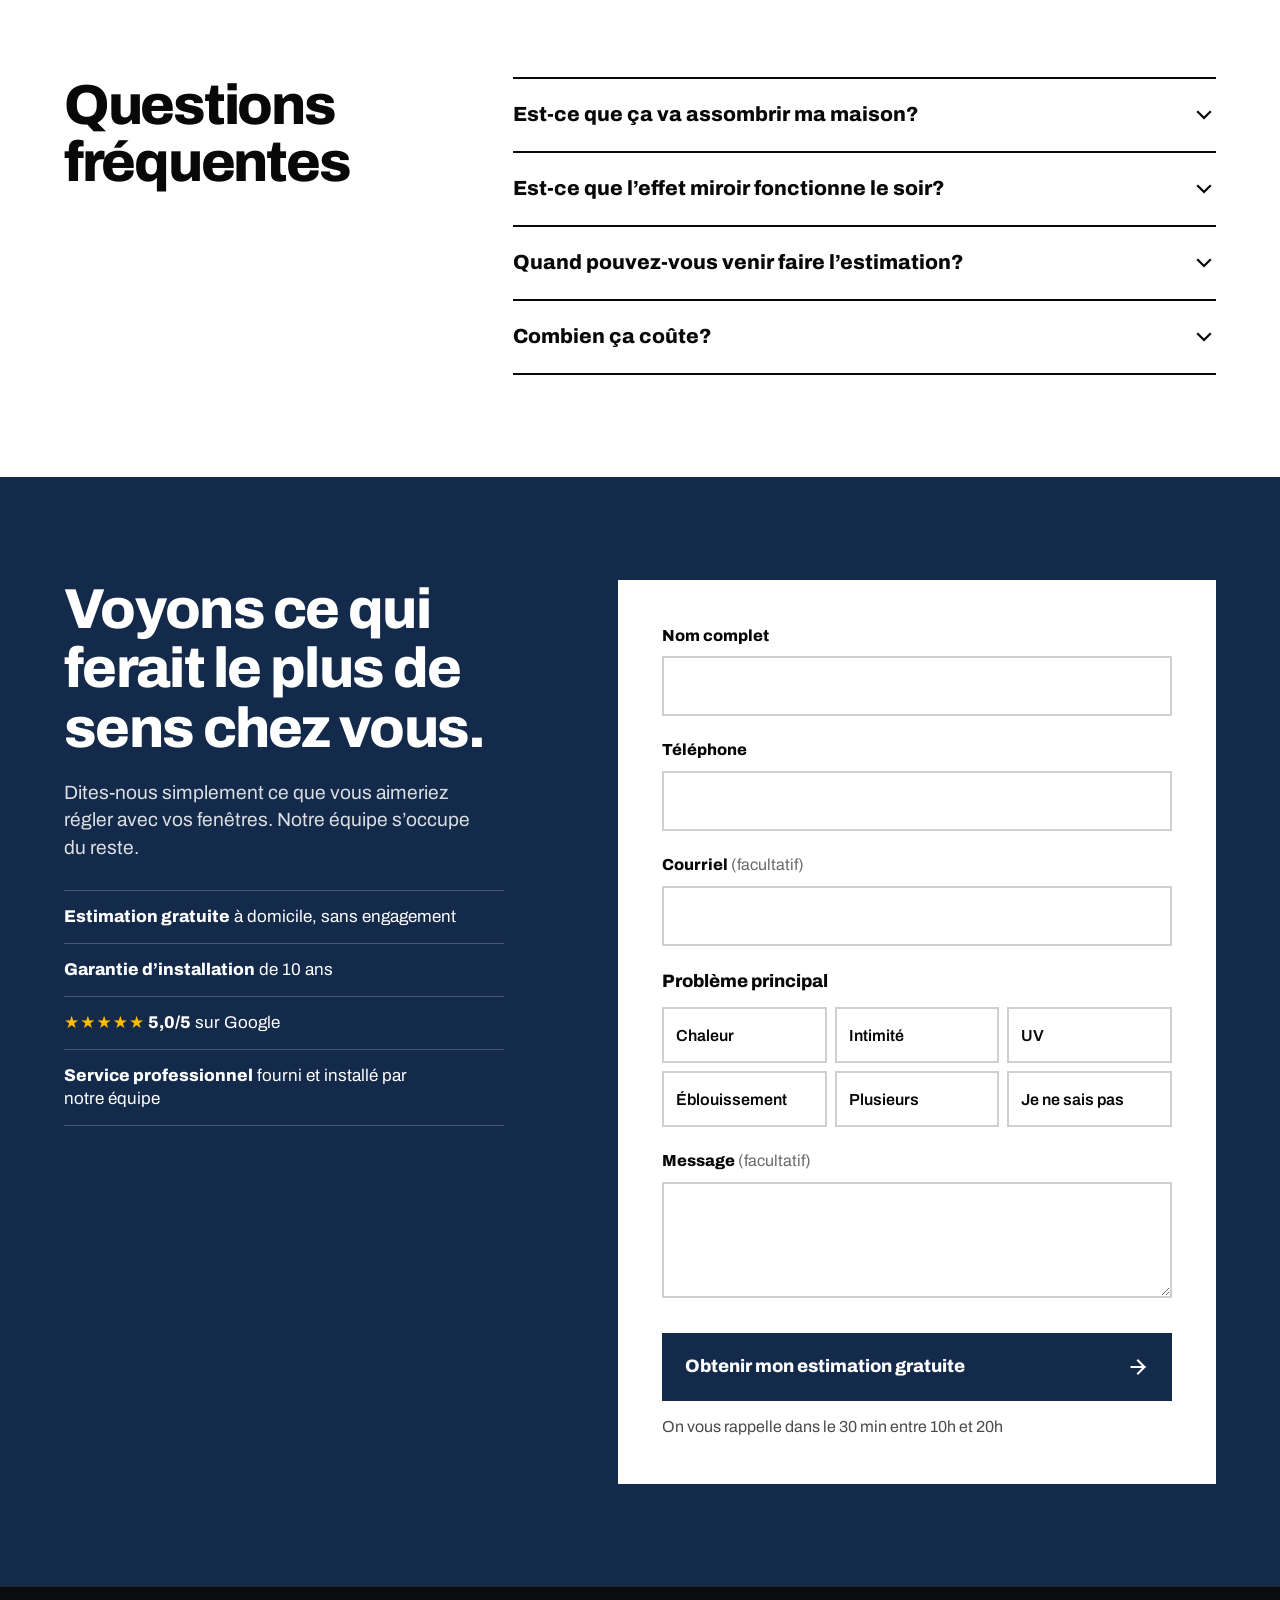
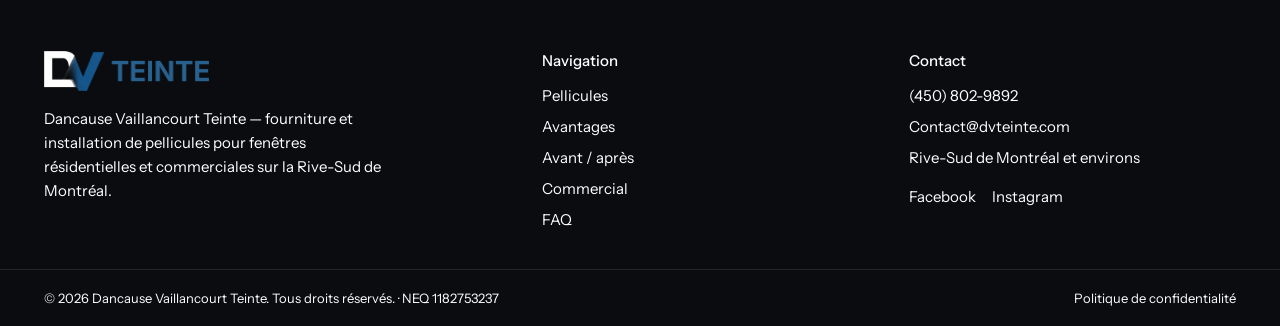
==== commit 0f74eddb: "Nouveau design de la page d'accueil (v6), vidéo dans l'encadré du hero (à valider, pas encore publié" ====
--- a/index.html
+++ b/index.html
@@ -20,11 +20,12 @@
 <link rel="icon" type="image/png" sizes="32x32" href="./favicon-32x32.png?v=2" />
 <link rel="icon" type="image/png" sizes="16x16" href="./favicon-16x16.png?v=2" />
 <link rel="apple-touch-icon" sizes="180x180" href="./apple-touch-icon.png?v=2" />
-<link rel="preload" as="image" href="./assets/photos/hero-facade.jpg" imagesrcset="./assets/photos/hero-facade-640.jpg 640w, ./assets/photos/hero-facade-900.jpg 900w, ./assets/photos/hero-facade.jpg 1206w" imagesizes="(min-width:1080px) 64vw, 75vw" />
 <link rel="preconnect" href="https://fonts.googleapis.com" />
 <link rel="preconnect" href="https://fonts.gstatic.com" crossorigin />
 <link href="https://fonts.googleapis.com/css2?family=Instrument+Sans:wght@400;500;600&display=swap" rel="stylesheet" />
+<link rel="preload" as="font" type="font/woff2" href="./assets/fonts/archivo-latin.woff2" crossorigin />
 <link rel="stylesheet" href="./styles.css" />
+<link rel="stylesheet" href="./dv6.css" />
 <script type="application/ld+json">{"@context":"https://schema.org","@type":"HomeAndConstructionBusiness","@id":"https://dvteinte.com/#entreprise","name":"DV Teinte","legalName":"Dancause Vaillancourt Teinte","url":"https://dvteinte.com/","logo":"https://dvteinte.com/assets/logo-dv-teinte.png","image":"https://dvteinte.com/assets/photos/hero-facade.jpg","telephone":"+1-450-802-9892","email":"Contact@dvteinte.com","identifier":{"@type":"PropertyValue","name":"NEQ","value":"1182753237"},"description":"Installation professionnelle de pellicules solaires, de pellicules d'intimité et de films réfléchissants pour fenêtres résidentielles et commerciales sur la Rive-Sud de Montréal et dans les environs.","areaServed":[{"@type":"AdministrativeArea","name":"Rive-Sud de Montréal"},{"@type":"City","name":"Salaberry-de-Valleyfield"},{"@type":"City","name":"Châteauguay"},{"@type":"City","name":"Beauharnois"},{"@type":"City","name":"Vaudreuil-Dorion"}],"knowsAbout":["Installation de pellicules pour fenêtres","Pellicule solaire pour fenêtres","Pellicule d'intimité","Pellicule réfléchissante","Protection UV"],"hasOfferCatalog":{"@type":"OfferCatalog","name":"Services d'installation de pellicules pour fenêtres","itemListElement":[{"@type":"Offer","itemOffered":{"@type":"Service","name":"Pellicules solaires pour réduire la chaleur"}},{"@type":"Offer","itemOffered":{"@type":"Service","name":"Pellicules d'intimité et miroir sans tain"}},{"@type":"Offer","itemOffered":{"@type":"Service","name":"Protection UV pour fenêtres résidentielles"}}]},"sameAs":["https://www.instagram.com/dv_teinte"]}</script>
 <script>
 /* Arrivée par une pub : on ouvre toujours la page en haut (jamais directement sur le formulaire). */
@@ -49,7 +50,6 @@
 <body>
 <div id="top">
 
-  <!-- ============ EN-TÊTE ============ -->
   <header class="hdr" data-header>
     <div class="hdr-in">
       <a href="#top" aria-label="DV Teinte — accueil" class="hdr-logo">
@@ -79,380 +79,233 @@
     </nav>
   </header>
 
-  <!-- ============ HERO ============ -->
-  <section class="hero" data-screen-label="Hero">
-    <div class="hero-media">
-      <img src="./assets/photos/hero-facade.jpg" srcset="./assets/photos/hero-facade-640.jpg 640w, ./assets/photos/hero-facade-900.jpg 900w, ./assets/photos/hero-facade.jpg 1206w" sizes="(min-width:1080px) 64vw, 75vw" alt="Installation de pellicule réfléchissante sur de grandes fenêtres d’une façade résidentielle, par DV Teinte" width="1206" height="2144" loading="eager" fetchpriority="high" />
-      <span class="hero-label">Installation DV Teinte</span>
-      <div class="hero-fx" aria-hidden="true"><i class="fx-glare fx-glare-a"></i><i class="fx-glare fx-glare-b"></i><i class="fx-vignette"></i></div>
-    </div>
-    <div class="hero-shade"></div>
-    <div class="hero-text">
-      <a href="#formulaire" class="promo-pill" data-cta="hero-offre"><span class="promo-dot"></span>Jusqu’à 400 $ de rabais, selon la grandeur du projet</a>
-      <h1 class="hero-h1">Installation de pellicules pour fenêtres sur la Rive-Sud et les environs</h1>
-      <p class="hero-hook"><span class="ln"><span class="ln-in">Plus d’intimité.</span></span><span class="ln ln-dim"><span class="ln-in">Zéro regard indiscret.</span></span></p>
-      <p class="hero-p">On installe des pellicules sur vos fenêtres : vous gardez la lumière et la vue, sans les regards de l’extérieur. Pour votre maison ou votre commerce.</p>
-      <a href="https://share.google/kLX6jMbjvzO1BwVfc" target="_blank" rel="noopener" class="hero-rating" aria-label="Note de 5 sur 5 basée sur 22 avis Google"><span class="rev-stars" aria-hidden="true">★★★★★</span><span><strong>5/5</strong> · 22 avis sur Google</span></a>
-      <div class="hero-cta"><a href="#formulaire" class="btn-blue" data-cta="hero">Obtenir mon estimation gratuite<span aria-hidden="true">→</span></a><a href="tel:4508029892" class="btn-tel" data-cta="hero-appel" aria-label="Appeler DV Teinte au 450 802-9892"><svg width="18" height="18" viewBox="0 0 24 24" fill="none" stroke="currentColor" stroke-width="2" stroke-linecap="round" stroke-linejoin="round" aria-hidden="true"><path d="M22 16.9v3a2 2 0 0 1-2.2 2 19.8 19.8 0 0 1-8.6-3.1 19.5 19.5 0 0 1-6-6A19.8 19.8 0 0 1 2.1 4.2 2 2 0 0 1 4.1 2h3a2 2 0 0 1 2 1.7c.1.9.4 1.8.7 2.7a2 2 0 0 1-.5 2.1L8.1 9.8a16 16 0 0 0 6 6l1.3-1.3a2 2 0 0 1 2.1-.4c.9.3 1.8.6 2.7.7a2 2 0 0 1 1.7 2z"/></svg>450 802-9892</a></div>
-      <p class="hero-tag">Estimation gratuite à domicile · Garantie de 10 ans</p>
-    </div>
-  </section>
-
-  <!-- ============ DÉMONSTRATION : EXTÉRIEUR / INTÉRIEUR / AVEC OU SANS ============ -->
-  <section id="pellicules" class="demo" data-screen-label="Démonstration">
-    <span id="realisations" class="demo-anchor" aria-hidden="true"></span>
-    <div class="demo-in">
-      <div class="demo-head">
-        <h2 class="demo-title">Plus d’intimité, sans vivre les rideaux fermés</h2>
-        <p class="demo-sub">Voyez par vous-même ce que ça donne de l’intérieur et de l’extérieur.</p>
-      </div>
-
-      <div class="demo-tabs" role="tablist" aria-label="Choisir la démonstration" data-demo-tabs>
-        <button type="button" role="tab" id="demo-tab-ext" aria-controls="demo-view-ext" aria-selected="true" data-demo="ext">Vue extérieure</button>
-        <button type="button" role="tab" id="demo-tab-int" aria-controls="demo-view-int" aria-selected="false" tabindex="-1" data-demo="int">Vue intérieure</button>
-        <button type="button" role="tab" id="demo-tab-cmp" aria-controls="demo-view-cmp" aria-selected="false" tabindex="-1" data-demo="cmp">Avec ou sans pellicule</button>
-      </div>
-
-      <div class="demo-frame">
-        <figure class="demo-view is-on" id="demo-view-ext" role="tabpanel" aria-labelledby="demo-tab-ext">
-          <img src="./assets/photos/exterieur-brique.jpg" srcset="./assets/photos/exterieur-brique-640.jpg 640w, ./assets/photos/exterieur-brique-800.jpg 800w, ./assets/photos/exterieur-brique.jpg 1100w" sizes="(min-width:700px) 520px, 92vw" alt="Maison en brique rouge vue de l’extérieur : la fenêtre équipée d’une pellicule solaire réfléchissante reflète les arbres" width="1100" height="1466" loading="eager" decoding="async" style="object-position:50% 42%" />
-        </figure>
-        <figure class="demo-view" id="demo-view-int" role="tabpanel" aria-labelledby="demo-tab-int" aria-hidden="true">
-          <img src="./assets/photos/vue-interieur.jpg" srcset="./assets/photos/vue-interieur-640.jpg 640w, ./assets/photos/vue-interieur-900.jpg 900w, ./assets/photos/vue-interieur.jpg 1600w" sizes="(min-width:700px) 520px, 92vw" alt="Vue de l’intérieur à travers une fenêtre avec pellicule d’intimité : la rue et les maisons voisines restent bien visibles" width="1600" height="1600" loading="lazy" decoding="async" style="object-position:50% 50%" />
-        </figure>
-        <figure class="demo-view" id="demo-view-cmp" role="tabpanel" aria-labelledby="demo-tab-cmp" aria-hidden="true">
-          <img src="./assets/photos/avec-sans-pellicule.jpg" srcset="./assets/photos/avec-sans-pellicule-640.jpg 640w, ./assets/photos/avec-sans-pellicule-800.jpg 800w, ./assets/photos/avec-sans-pellicule.jpg 1080w" sizes="(min-width:700px) 520px, 92vw" alt="Teinture de vitres résidentielles : deux fenêtres côte à côte vues de l’intérieur, à gauche avec pellicule solaire, à droite sans pellicule" width="1080" height="1920" loading="lazy" decoding="async" style="object-position:50% 45%" />
-        </figure>
-        <span class="demo-badge">Photos de vraies installations DV Teinte</span>
-      </div>
-
-      <div class="demo-captions" aria-live="polite">
-        <p class="demo-caption is-on" data-caption="ext">Voyez l’effet miroir depuis l’extérieur pendant le jour.</p>
-        <p class="demo-caption" data-caption="int">Profitez toujours de votre vue sur dehors.</p>
-        <p class="demo-caption" data-caption="cmp">Comparez la luminosité avant et après.</p>
-      </div>
-
-      <a href="#formulaire" class="demo-cta" data-cta="demo">Obtenir mon estimation gratuite</a>
-    </div>
-  </section>
-
-  <!-- ============ NOS SERVICES : RÉSIDENTIEL ET COMMERCIAL ============ -->
-  <section id="services" class="svc" data-screen-label="Services">
-    <div class="svc-in">
-      <h2 class="svc-title">Pour votre maison ou votre commerce</h2>
-      <p class="svc-sub">Même résultat : de l’intimité et du confort, sans remplacer vos fenêtres.</p>
-      <div class="svc-grid">
-        <article class="svc-card">
-          <h3>Résidentiel</h3>
-          <p class="svc-for">Maison, condo ou appartement</p>
-          <ul class="svc-list">
-            <li>Vos voisins ne voient plus chez vous, le jour, rideaux ouverts</li>
-            <li>Vous gardez la lumière naturelle et la vue sur l’extérieur</li>
-            <li>En prime : moins de chaleur et d’éblouissement dans les pièces au soleil</li>
-          </ul>
-          <a href="#formulaire" class="svc-btn" data-cta="services-residentiel">Protéger mon intimité</a>
-          <p class="svc-note">Estimation gratuite à domicile, sans engagement</p>
-        </article>
-        <article id="commercial" class="svc-card">
-          <h3>Commercial</h3>
-          <p class="svc-for">Bureaux, commerces et locaux professionnels</p>
-          <ul class="svc-list">
-            <li>Intimité pour vos employés et vos clients</li>
-            <li>Vous gardez la lumière naturelle et la vue sur l’extérieur</li>
-            <li>En prime : moins d’éblouissement et de chaleur près des fenêtres</li>
-          </ul>
-          <a href="#formulaire" class="svc-btn" data-cta="services-commercial" data-pick-projet="Commercial">Obtenir une soumission commerciale</a>
-          <p class="svc-note">On vous rappelle en moins de 30 minutes, de 8 h à 20 h</p>
-        </article>
-      </div>
-    </div>
-  </section>
-
-  <!-- ============ TROUVEZ LA BONNE SOLUTION ============ -->
-  <section id="avantages" class="solu wrap-1320 pad-sec" data-screen-label="Intimité">
-    <div class="solu-head">
-      <h2 class="h2 solu-title">Les voisins voient trop chez vous&nbsp;?</h2>
-      <p class="lede">Une pellicule miroir sans tain vous redonne de l’intimité le jour, sans fermer vos rideaux.</p>
-    </div>
-
-    <div class="solu-panels">
-      <div class="solu-panel">
-        <p class="solu-statement">Rideaux ouverts, intimité gardée.</p>
-        <ul class="solu-points">
-          <li>Le jour, de l’extérieur, la fenêtre reflète le ciel et les arbres : les regards s’arrêtent là</li>
-          <li>Lumière naturelle conservée</li>
-          <li>Vue vers l’extérieur préservée</li>
-          <li>Le soir, lumières allumées, l’effet s’inverse : prévoyez rideaux ou stores</li>
+  <main class="dv6">
+<section data-screen-label="01 Hero" style="position:relative;overflow:hidden;color:#FFFFFF;background:radial-gradient(ellipse 70% 80% at 78% 40%, rgba(19,42,74,0.85) 0%, rgba(19,42,74,0) 70%), #080808">
+  <div aria-hidden="true" style="position:absolute;inset:0;pointer-events:none;background-image:repeating-linear-gradient(90deg, rgba(255,255,255,0.035) 0 1px, transparent 1px 160px);background-position:clamp(20px,5vw,64px) 0"></div>
+  <div aria-hidden="true" style="position:relative;height:77px;border-bottom:1px solid rgba(255,255,255,0.14)"></div>
+  <div style="position:relative;max-width:1280px;margin:0 auto;padding:clamp(36px,5vw,80px) clamp(20px,5vw,64px) clamp(56px,7vw,104px)">
+    <div style="display:flex;flex-wrap:wrap;gap:40px clamp(40px,6vw,96px);align-items:center">
+      <div style="flex:1 1 340px;min-width:0;display:flex;flex-direction:column;gap:clamp(20px,2.2vw,30px)">
+        <div style="display:flex;align-items:center;gap:10px;font-size:16px;font-weight:600;color:#FFFFFF">
+          <span style="letter-spacing:2px;font-size:17px;color:#FBBC04">★★★★★</span>
+          <span>5/5 sur Google · 32 avis</span>
+        </div>
+        <h1 style="font-size:clamp(40px,5.2vw,80px);line-height:1;letter-spacing:-0.04em;margin:0;max-width:15ch;text-wrap:balance;color:#FFFFFF">Réglez enfin ce qui vous dérange avec vos fenêtres.</h1>
+        <p style="margin:0;max-width:42ch;font-size:clamp(19px,1.6vw,22px);line-height:1.45;color:rgba(255,255,255,0.74)">Chaleur, intimité, éblouissement ou UV : DV Teinte fournit et installe la pellicule adaptée à votre problème.</p>
+        <div style="display:flex;flex-wrap:wrap;gap:10px;max-width:600px;margin-top:4px">
+          <a href="#formulaire" data-cta="hero" class="btn dvh897c14" style="flex:1 1 300px;min-width:0;min-height:68px;font-size:18px;padding:18px 22px;justify-content:space-between;text-align:left;gap:16px;color:#FFFFFF;background:#132A4A;border:1px solid rgba(255,255,255,0.28)">
+            <span>Obtenir mon estimation gratuite</span>
+            <svg width="22" height="22" viewBox="0 0 24 24" fill="none" stroke="currentColor" stroke-width="2.25" stroke-linecap="square" style="flex:none"><path d="M5 12h14"></path><path d="m12 5 7 7-7 7"></path></svg>
+          </a>
+          <a href="tel:4508029892" data-cta="hero-appel" class="btn dvh57778a" style="flex:0 1 auto;min-height:68px;font-size:18px;padding:18px 22px;justify-content:center;gap:10px;color:#FFFFFF;background:transparent;border:1px solid rgba(255,255,255,0.45);text-decoration:none">
+            <svg width="20" height="20" viewBox="0 0 24 24" fill="none" stroke="currentColor" stroke-width="2" stroke-linecap="round" stroke-linejoin="round" style="flex:none"><path d="M22 16.92v3a2 2 0 0 1-2.18 2 19.79 19.79 0 0 1-8.63-3.07 19.5 19.5 0 0 1-6-6 19.79 19.79 0 0 1-3.07-8.67A2 2 0 0 1 4.11 2h3a2 2 0 0 1 2 1.72c.13.96.36 1.9.7 2.81a2 2 0 0 1-.45 2.11L8.09 9.91a16 16 0 0 0 6 6l1.27-1.27a2 2 0 0 1 2.11-.45c.91.34 1.85.57 2.81.7A2 2 0 0 1 22 16.92z"></path></svg>
+            <span>Appeler</span>
+          </a>
+        </div>
+        <div style="position:relative;display:grid;grid-template-columns:minmax(0,1.5fr) minmax(0,1fr) minmax(0,1fr);border-top:1px solid rgba(255,255,255,0.22);margin-top:4px;max-width:520px">
+          
+          <div style="padding:16px 12px 0 0;display:flex;flex-direction:column;gap:4px">
+            <span style="font-size:clamp(17px,1.5vw,20px);font-weight:800;line-height:1.1;letter-spacing:-0.02em;color:#FFFFFF">Estimation gratuite</span>
+            <span style="font-size:14px;line-height:1.35;color:rgba(255,255,255,0.62)">directement chez vous</span>
+          </div>
+          <div style="padding:16px 12px 0;border-left:1px solid rgba(255,255,255,0.16);display:flex;flex-direction:column;gap:4px">
+            <span style="font-size:clamp(17px,1.5vw,20px);font-weight:800;line-height:1.1;letter-spacing:-0.02em;color:#FFFFFF">10 ans</span>
+            <span style="font-size:14px;line-height:1.35;color:rgba(255,255,255,0.62)">de garantie d’installation</span>
+          </div>
+          <div style="padding:16px 0 0 12px;border-left:1px solid rgba(255,255,255,0.16);display:flex;flex-direction:column;gap:4px">
+            <span style="font-size:clamp(17px,1.5vw,20px);font-weight:800;line-height:1.1;letter-spacing:-0.02em;color:#FFFFFF">Rive-Sud</span>
+            <span style="font-size:14px;line-height:1.35;color:rgba(255,255,255,0.62)">de Montréal et environs</span>
+          </div>
+        </div>
+      </div>
+      <div style="flex:1 1 clamp(300px,30vw,400px);max-width:min(440px, calc((100vh - 120px) * 0.5625));margin:0 auto;min-width:0">
+        <div style="background:#132A4A;border:1px solid rgba(255,255,255,0.14);padding:clamp(10px,1.2vw,14px);clip-path:polygon(0 0,calc(100% - 28px) 0,100% 28px,100% 100%,0 100%);display:flex;flex-direction:column;gap:clamp(10px,1.2vw,14px)">
+          <div data-vsl-inline style="position:relative;aspect-ratio:9/16;width:100%;background:#0D1F38;overflow:hidden">
+            <img data-vsl-thumb src="assets/video/vsl-poster-v5.jpg" alt="" width="540" height="960" decoding="async" fetchpriority="high" style="position:absolute;inset:0;width:100%;height:100%;object-fit:cover">
+            <button type="button" data-vsl-play aria-label="Regarder la vidéo" style="position:absolute;left:50%;top:50%;transform:translate(-50%,-50%);display:flex;flex-direction:column;align-items:center;gap:18px;border:0;padding:0;cursor:pointer;background:none;font:inherit">
+              <span style="width:clamp(72px,7vw,88px);height:clamp(72px,7vw,88px);background:#FFFFFF;color:#132A4A;display:flex;align-items:center;justify-content:center;outline:1px solid rgba(255,255,255,0.6);outline-offset:8px"><svg width="30" height="30" viewBox="0 0 24 24" fill="currentColor" style="margin-left:3px"><path d="M7 4.5v15l12.5-7.5z"></path></svg></span>
+              <span style="background:#FFFFFF;color:#080808;font-size:15px;font-weight:800;padding:10px 14px;white-space:nowrap">Regarder la vidéo</span>
+            </button>
+            <video data-vsl-video controls playsinline preload="none" hidden width="720" height="1280" data-src="assets/video/vsl-dv-teinte-v5.mp4" style="position:absolute;inset:0;width:100%;height:100%;background:#000;object-fit:contain">Votre navigateur ne peut pas lire cette vidéo.</video>
+          </div>
+        </div>
+      </div>
+    </div>
+  </div>
+</section>
+
+<span id="avantages" class="dv6-anchor"></span>
+<section id="processus" data-screen-label="02 Process" style="background:#FFFFFF;color:#080808;padding:clamp(40px,5.5vw,72px) 0">
+  <div style="max-width:1280px;margin:0 auto;padding:0 clamp(20px,5vw,64px)">
+    <span style="display:block;font-size:14px;font-weight:800;letter-spacing:0.14em;text-transform:uppercase;color:#132A4A">Comment ça se passe</span>
+    <h2 style="margin:clamp(16px,2vw,24px) 0 0;font-size:clamp(32px,4vw,56px);line-height:1.04;letter-spacing:-0.035em;max-width:20ch;text-wrap:balance;color:#080808">Vous nous expliquez le problème. On s’occupe du reste.</h2>
+    <ol style="list-style:none;margin:clamp(24px,3.5vw,48px) 0 0;padding:0;display:grid;grid-template-columns:repeat(auto-fit,minmax(min(100%, max(calc((100% - 96px) / 3), calc((900px - 100vw) * 999))),1fr));gap:clamp(24px,4vw,40px) clamp(20px,3vw,48px)">
+        <li style="display:flex;flex-wrap:wrap;align-items:baseline;align-content:flex-start;gap:clamp(6px,1.2vw,16px) 16px;padding-top:clamp(14px,1.8vw,20px);border-top:1px solid #C8C8C8">
+          <span style="flex:0 0 min(100%, max(0px, calc((100vw - 900px) * 999)));min-width:2ch;font-size:clamp(26px,3vw,42px);font-weight:800;line-height:1;letter-spacing:-0.04em;color:#132A4A">01</span>
+          <div style="flex:1 1 200px;min-width:0;display:flex;flex-direction:column;gap:8px">
+            <h3 style="margin:0;font-size:clamp(20px,1.8vw,24px);font-weight:800;line-height:1.2;letter-spacing:-0.02em;color:#080808">On regarde votre projet</h3>
+            <p style="margin:0;max-width:30ch;font-size:17px;line-height:1.5;color:#4A4A4A">On vérifie vos fenêtres et ce que vous voulez régler.</p>
+          </div>
+        </li>
+        <li style="display:flex;flex-wrap:wrap;align-items:baseline;align-content:flex-start;gap:clamp(6px,1.2vw,16px) 16px;padding-top:clamp(14px,1.8vw,20px);border-top:1px solid #C8C8C8">
+          <span style="flex:0 0 min(100%, max(0px, calc((100vw - 900px) * 999)));min-width:2ch;font-size:clamp(26px,3vw,42px);font-weight:800;line-height:1;letter-spacing:-0.04em;color:#132A4A">02</span>
+          <div style="flex:1 1 200px;min-width:0;display:flex;flex-direction:column;gap:8px">
+            <h3 style="margin:0;font-size:clamp(20px,1.8vw,24px);font-weight:800;line-height:1.2;letter-spacing:-0.02em;color:#080808">On vous recommande la solution</h3>
+            <p style="margin:0;max-width:30ch;font-size:17px;line-height:1.5;color:#4A4A4A">On vous explique simplement ce qui convient le mieux.</p>
+          </div>
+        </li>
+        <li style="display:flex;flex-wrap:wrap;align-items:baseline;align-content:flex-start;gap:clamp(6px,1.2vw,16px) 16px;padding-top:clamp(14px,1.8vw,20px);border-top:1px solid #C8C8C8">
+          <span style="flex:0 0 min(100%, max(0px, calc((100vw - 900px) * 999)));min-width:2ch;font-size:clamp(26px,3vw,42px);font-weight:800;line-height:1;letter-spacing:-0.04em;color:#132A4A">03</span>
+          <div style="flex:1 1 200px;min-width:0;display:flex;flex-direction:column;gap:8px">
+            <h3 style="margin:0;font-size:clamp(20px,1.8vw,24px);font-weight:800;line-height:1.2;letter-spacing:-0.02em;color:#080808">On s’occupe de l’installation</h3>
+            <p style="margin:0;max-width:30ch;font-size:17px;line-height:1.5;color:#4A4A4A">Pose professionnelle, finitions propres, garantie 10 ans.</p>
+          </div>
+        </li>
+    </ol>
+    <div style="margin-top:clamp(28px,3.5vw,48px);display:flex;flex-direction:column;align-items:center;gap:14px;text-align:center">
+      <a href="#formulaire" data-cta="processus" class="btn dvh897c14" style="width:auto;max-width:100%;min-height:56px;font-size:16px;padding:14px 20px;justify-content:space-between;text-align:left;gap:14px;color:#FFFFFF;background:#132A4A;border:1px solid #132A4A;text-decoration:none">
+        <span>Obtenir mon estimation gratuite</span>
+        <svg width="18" height="18" viewBox="0 0 24 24" fill="none" stroke="currentColor" stroke-width="2.25" stroke-linecap="square" style="flex:none"><path d="M5 12h14"></path><path d="m12 5 7 7-7 7"></path></svg>
+      </a>
+      <div style="display:flex;align-items:center;justify-content:center;gap:10px;max-width:100%">
+        <img src="assets/v6/avatars.webp" width="70" height="28" alt="" style="display:block;height:28px;width:auto;flex:none">
+        <p style="margin:0;flex:none;font-size:clamp(13px,3.5vw,15px);line-height:1.35;color:#4A4A4A;text-align:left;white-space:nowrap">100+ personnes ont retrouvé du confort<br>chez eux grâce à DV Teinte.</p>
+      </div>
+    </div>
+  </div>
+</section>
+
+<span id="pellicules" class="dv6-anchor"></span>
+<section id="realisations" data-screen-label="03 Preuve" style="background:#FFFFFF;color:#080808;padding:clamp(24px,4vw,48px) 0 clamp(64px,8vw,112px)">
+  <div style="max-width:1280px;margin:0 auto;padding:0 clamp(20px,5vw,64px)">
+    <h2 style="margin:0;font-size:clamp(32px,4vw,56px);line-height:1.04;letter-spacing:-0.035em;max-width:18ch;text-wrap:balance;color:#080808">Des résultats qu’on voit tout de suite.</h2>
+    <p style="margin:clamp(12px,1.4vw,18px) 0 0;max-width:40ch;font-size:clamp(17px,1.4vw,19px);line-height:1.45;color:#4A4A4A">De vraies installations. De vrais résultats chez nos clients.</p>
+    <div style="margin-top:clamp(32px,4.5vw,64px);display:grid;grid-template-columns:repeat(auto-fit,minmax(min(100%,320px),1fr));gap:clamp(12px,1.6vw,20px)">
+      <div style="position:relative;aspect-ratio:3/2;border-radius:12px;overflow:hidden;background:#EDEDED"><img src="assets/v6/avant-apres-146.webp" loading="lazy" decoding="async" alt="Avant et après la pose de pellicule réfléchissante, maison 146" style="position:absolute;inset:0;width:100%;height:100%;object-fit:cover;display:block"><span style="position:absolute;top:12px;left:12px;background:#FFFFFF;color:#080808;font-size:12px;font-weight:800;letter-spacing:0.1em;text-transform:uppercase;padding:6px 11px;border-radius:999px;pointer-events:none">Avant</span><span style="position:absolute;top:12px;left:calc(50% + 12px);background:#132A4A;color:#FFFFFF;font-size:12px;font-weight:800;letter-spacing:0.1em;text-transform:uppercase;padding:6px 11px;border-radius:999px;pointer-events:none">Après</span></div>
+      <div style="position:relative;aspect-ratio:3/2;border-radius:12px;overflow:hidden;background:#EDEDED"><img src="assets/v6/avant-apres-692.webp" loading="lazy" decoding="async" alt="Avant et après la pose de pellicule, grande fenêtre maison 692" style="position:absolute;inset:0;width:100%;height:100%;object-fit:cover;display:block"><span style="position:absolute;top:12px;left:12px;background:#FFFFFF;color:#080808;font-size:12px;font-weight:800;letter-spacing:0.1em;text-transform:uppercase;padding:6px 11px;border-radius:999px;pointer-events:none">Avant</span><span style="position:absolute;top:12px;left:calc(50% + 12px);background:#132A4A;color:#FFFFFF;font-size:12px;font-weight:800;letter-spacing:0.1em;text-transform:uppercase;padding:6px 11px;border-radius:999px;pointer-events:none">Après</span></div>
+    </div>
+    <div style="margin-top:clamp(32px,4vw,48px);display:flex;justify-content:center">
+      <a href="#formulaire" data-cta="preuve" class="btn dvh897c14" style="width:auto;max-width:100%;min-height:56px;font-size:16px;padding:14px 20px;justify-content:space-between;text-align:left;gap:14px;color:#FFFFFF;background:#132A4A;border:1px solid #132A4A;text-decoration:none">
+        <span>Obtenir mon estimation gratuite</span>
+        <svg width="18" height="18" viewBox="0 0 24 24" fill="none" stroke="currentColor" stroke-width="2.25" stroke-linecap="square" style="flex:none"><path d="M5 12h14"></path><path d="m12 5 7 7-7 7"></path></svg>
+      </a>
+    </div>
+  </div>
+</section>
+
+<section data-screen-label="04 Avis" style="background:#F7F7F5;color:#080808;padding:clamp(64px,8vw,112px) 0">
+  <div style="max-width:1280px;margin:0 auto;padding:0 clamp(16px,5vw,64px)">
+    <h2 style="margin:0;font-size:clamp(32px,4vw,56px);line-height:1.04;letter-spacing:-0.035em;max-width:18ch;text-wrap:balance;color:#080808">Ce sont nos clients qui en parlent le mieux.</h2>
+    <div style="margin-top:clamp(14px,1.6vw,20px);display:flex;flex-wrap:wrap;align-items:center;gap:6px 10px;font-size:clamp(16px,1.4vw,18px);color:#080808">
+      <span style="letter-spacing:2px;font-size:18px;line-height:1;color:#FBBC04">★★★★★</span>
+      <span><strong style="font-weight:800">5/5</strong> sur Google · <strong style="font-weight:800;color:#132A4A">32 avis</strong></span>
+    </div>
+    <div style="position:relative;margin-top:clamp(32px,4.5vw,56px)">
+      <div data-wall style="overflow:hidden;max-height:none;transition:max-height 0.6s ease">
+        <div data-wall-cols style="display:flex;align-items:flex-start;gap:clamp(12px,1.4vw,16px)"></div>
+      </div>
+      </div>
+    <div style="margin-top:clamp(20px,2.6vw,28px);display:flex;justify-content:center">
+      <button class="dvhbad719" type="button" data-reviews-toggle aria-expanded="false" style="display:inline-flex;align-items:center;gap:10px;min-height:52px;padding:12px 24px;border:1.5px solid #132A4A;border-radius:999px;background:#FFFFFF;color:#132A4A;font:inherit;font-size:16px;font-weight:700;cursor:pointer">
+        <span data-reviews-label>Voir plus d’avis</span>
+        <svg width="18" height="18" viewBox="0 0 24 24" fill="none" stroke="currentColor" stroke-width="2.25" stroke-linecap="round" style="flex:none;transition:transform 0.3s;transform:none" data-reviews-chevron=""><path d="m6 9 6 6 6-6"></path></svg>
+      </button>
+    </div>
+    <div style="margin-top:clamp(28px,3.4vw,40px);display:flex;justify-content:center">
+      <a href="#formulaire" data-cta="avis" class="btn dvh897c14" style="width:auto;max-width:100%;min-height:56px;font-size:16px;padding:14px 20px;justify-content:space-between;text-align:left;gap:14px;color:#FFFFFF;background:#132A4A;border:1px solid #132A4A;text-decoration:none">
+        <span>Obtenir mon estimation gratuite</span>
+        <svg width="18" height="18" viewBox="0 0 24 24" fill="none" stroke="currentColor" stroke-width="2.25" stroke-linecap="square" style="flex:none"><path d="M5 12h14"></path><path d="m12 5 7 7-7 7"></path></svg>
+      </a>
+    </div>
+  </div>
+</section>
+
+<section id="faq" data-screen-label="05 FAQ" style="background:#FFFFFF;color:#080808;padding:clamp(64px,8vw,112px) 0">
+  <div style="max-width:1280px;margin:0 auto;padding:0 clamp(20px,5vw,64px);display:flex;flex-wrap:wrap;gap:32px clamp(40px,6vw,96px);align-items:flex-start">
+    <h2 style="flex:1 1 280px;min-width:0;font-size:clamp(34px,4.4vw,60px);line-height:1.02;letter-spacing:-0.04em;margin:0;max-width:12ch;text-wrap:balance;color:#080808">Questions fréquentes</h2>
+    <div style="flex:2 1 520px;min-width:0;border-bottom:2px solid #080808">
+      <div style="border-top:2px solid #080808">
+        <button type="button" data-faq-btn="0" aria-expanded="false" style="width:100%;min-height:72px;display:flex;align-items:center;justify-content:space-between;gap:20px;padding:18px 0;background:none;border:0;font:inherit;font-size:clamp(18px,1.6vw,21px);font-weight:700;line-height:1.35;color:#080808;text-align:left;cursor:pointer"><span>Est-ce que ça va assombrir ma maison?</span><svg width="24" height="24" viewBox="0 0 24 24" fill="none" stroke="currentColor" stroke-width="2.25" stroke-linecap="square" style="flex:none;transition:transform 0.2s;transform:none" data-faq-chevron="0"><path d="m6 9 6 6 6-6"></path></svg></button>
+        <p data-faq-panel="0" hidden style="margin:0;padding:0 0 24px;max-width:62ch;font-size:18px;color:#3A3A3A">Pas nécessairement. Certaines pellicules sont presque invisibles et gardent la lumière naturelle; d’autres sont plus foncées. On vous montre les options et leur rendu avant de choisir.</p>
+      </div>
+      <div style="border-top:2px solid #080808">
+        <button type="button" data-faq-btn="1" aria-expanded="false" style="width:100%;min-height:72px;display:flex;align-items:center;justify-content:space-between;gap:20px;padding:18px 0;background:none;border:0;font:inherit;font-size:clamp(18px,1.6vw,21px);font-weight:700;line-height:1.35;color:#080808;text-align:left;cursor:pointer"><span>Est-ce que l’effet miroir fonctionne le soir?</span><svg width="24" height="24" viewBox="0 0 24 24" fill="none" stroke="currentColor" stroke-width="2.25" stroke-linecap="square" style="flex:none;transition:transform 0.2s;transform:none" data-faq-chevron="1"><path d="m6 9 6 6 6-6"></path></svg></button>
+        <p data-faq-panel="1" hidden style="margin:0;padding:0 0 24px;max-width:62ch;font-size:18px;color:#3A3A3A">L’effet miroir fonctionne quand il fait plus clair dehors que dedans. Le soir, avec les lumières allumées à l’intérieur, on peut voir à travers. Si l’intimité le soir est importante, on a aussi des pellicules adaptées pour le soir.</p>
+      </div>
+      <div style="border-top:2px solid #080808">
+        <button type="button" data-faq-btn="2" aria-expanded="false" style="width:100%;min-height:72px;display:flex;align-items:center;justify-content:space-between;gap:20px;padding:18px 0;background:none;border:0;font:inherit;font-size:clamp(18px,1.6vw,21px);font-weight:700;line-height:1.35;color:#080808;text-align:left;cursor:pointer"><span>Quand pouvez-vous venir faire l’estimation?</span><svg width="24" height="24" viewBox="0 0 24 24" fill="none" stroke="currentColor" stroke-width="2.25" stroke-linecap="square" style="flex:none;transition:transform 0.2s;transform:none" data-faq-chevron="2"><path d="m6 9 6 6 6-6"></path></svg></button>
+        <p data-faq-panel="2" hidden style="margin:0;padding:0 0 24px;max-width:62ch;font-size:18px;color:#3A3A3A">On vous rappelle en moins de 30 minutes, entre 10h et 20h, et on planifie l’estimation à domicile selon vos disponibilités.</p>
+      </div>
+      <div style="border-top:2px solid #080808">
+        <button type="button" data-faq-btn="3" aria-expanded="false" style="width:100%;min-height:72px;display:flex;align-items:center;justify-content:space-between;gap:20px;padding:18px 0;background:none;border:0;font:inherit;font-size:clamp(18px,1.6vw,21px);font-weight:700;line-height:1.35;color:#080808;text-align:left;cursor:pointer"><span>Combien ça coûte?</span><svg width="24" height="24" viewBox="0 0 24 24" fill="none" stroke="currentColor" stroke-width="2.25" stroke-linecap="square" style="flex:none;transition:transform 0.2s;transform:none" data-faq-chevron="3"><path d="m6 9 6 6 6-6"></path></svg></button>
+        <p data-faq-panel="3" hidden style="margin:0;padding:0 0 24px;max-width:62ch;font-size:18px;color:#3A3A3A">Le prix dépend de la superficie, du nombre de fenêtres et de la pellicule choisie. L’estimation à domicile est gratuite et sans engagement.</p>
+      </div>
+    </div>
+  </div>
+</section>
+
+<span id="commercial" class="dv6-anchor"></span>
+<section id="formulaire" data-est-section data-screen-label="06 Formulaire" style="background:#132A4A;color:#FFFFFF;padding:clamp(64px,8vw,120px) 0">
+  <div style="max-width:1280px;margin:0 auto;padding:0 clamp(20px,5vw,64px)">
+    
+    <div style="display:flex;flex-wrap:wrap;gap:40px clamp(40px,6vw,96px);align-items:flex-start">
+      <div style="flex:1 1 340px;min-width:0">
+        <h2 style="font-size:clamp(34px,4.4vw,60px);line-height:1.06;letter-spacing:-0.03em;margin:0;max-width:16ch;text-wrap:balance;color:#FFFFFF">Voyons ce qui ferait le plus de sens chez vous.</h2>
+        <p style="font-size:clamp(18px,1.5vw,20px);line-height:1.45;margin:20px 0 0;max-width:38ch;color:rgba(255,255,255,0.85)">Dites-nous simplement ce que vous aimeriez régler avec vos fenêtres. Notre équipe s’occupe du reste.</p>
+        <ul style="list-style:none;margin:28px 0 0;padding:0;border-top:1px solid rgba(255,255,255,0.22);max-width:440px">
+          <li style="padding:14px 0;border-bottom:1px solid rgba(255,255,255,0.22);font-size:17px;line-height:1.4"><strong>Estimation gratuite</strong> à domicile, sans engagement</li>
+          <li style="padding:14px 0;border-bottom:1px solid rgba(255,255,255,0.22);font-size:17px;line-height:1.4"><strong>Garantie d’installation</strong> de 10 ans</li>
+          <li style="padding:14px 0;border-bottom:1px solid rgba(255,255,255,0.22);font-size:17px;line-height:1.4"><strong><span style="color:#FBBC04;letter-spacing:1px">★★★★★</span> 5,0/5</strong> sur Google</li>
+          <li style="padding:14px 0;border-bottom:1px solid rgba(255,255,255,0.22);font-size:17px;line-height:1.4"><strong>Service professionnel</strong> fourni et installé par notre équipe</li>
         </ul>
       </div>
-    </div>
-
-    <div class="solu-cta">
-      <a href="#formulaire" class="btn-blue btn-mt" data-cta="problemes">Protéger mon intimité<span aria-hidden="true">→</span></a>
-      <p>On vient voir vos fenêtres et on choisit la bonne teinte avec vous. Gratuit et sans engagement.</p>
-    </div>
-  </section>
-
-  <!-- ============ POURQUOI NOUS FAIRE CONFIANCE ============ -->
-  <section id="confiance" class="trust" data-screen-label="Confiance">
-    <div class="trust-in">
-      <h2 class="trust-title">Vos fenêtres, entre de bonnes mains</h2>
-      <p class="trust-sub">On prend le temps de comprendre vos besoins pour vous proposer la bonne pellicule et une installation professionnelle.</p>
-
-      <div class="trust-cols">
-        <div class="trust-item">
-          <p class="trust-fig"><span class="trust-num">10</span><span class="trust-unit">ans</span></p>
-          <h3>De garantie sur l’installation</h3>
-          <p class="trust-desc">Une installation professionnelle accompagnée d’une garantie de 10 ans.</p>
-        </div>
-        <div class="trust-item">
-          <span class="trust-fig" aria-hidden="true"></span>
-          <h3>La confiance de nos clients</h3>
-          <p class="trust-desc">Découvrez ce que nos clients pensent de leur expérience avec DV Teinte.</p>
-          <a href="https://share.google/kLX6jMbjvzO1BwVfc" target="_blank" rel="noopener" class="trust-link">Voir les avis Google</a>
-        </div>
-        <div class="trust-item">
-          <span class="trust-fig" aria-hidden="true"></span>
-          <h3>Une solution qui règle votre problème</h3>
-          <p class="trust-desc">On vient chez vous, on regarde vos fenêtres et on vous propose ce qui répond vraiment à votre besoin, sans engagement.</p>
-          <p class="trust-note">Estimation gratuite à domicile</p>
-        </div>
-      </div>
-
-    </div>
-  </section>
-
-  <!-- ============ AVIS GOOGLE ============ -->
-  <section id="avis" class="rev-sec" data-screen-label="Avis Google">
-    <div class="rev-head">
-      <div class="stack-18">
-        <p class="eyebrow">Avis Google</p>
-        <h2 class="h2">Ce que disent nos clients</h2>
-      </div>
-      <a href="https://share.google/kLX6jMbjvzO1BwVfc" target="_blank" rel="noopener" class="rev-badge">
-        <span class="rev-score">5,0</span>
-        <span class="rev-meta"><span class="rev-stars">★★★★★</span><span class="rev-count">Avis sur Google →</span></span>
-      </a>
-    </div>
-    <div class="rev-track" data-rev-track role="region" aria-label="Avis Google" tabindex="0">
-      <figure class="rev-card">
-        <div class="rev-top"><span class="rev-stars">★★★★★</span><span class="rev-tag">Bon prix</span></div>
-        <blockquote>Super belle expérience du début à la fin! L’équipe était vraiment sympathique, dynamique et professionnelle. La communication a été facile et agréable tout au long du processus.
-
-Ils ont respecté l’heure d’arrivée prévue ainsi que tout ce qui avait été convenu au contrat. Le travail a été fait avec professionnalisme et le résultat est à la hauteur de nos attentes.
-
-Une entreprise fiable et agréable avec qui faire affaire. Je les recommande sans hésitation!</blockquote>
-        <figcaption><span class="rev-name">Derek Bureau</span><span class="rev-when">Google · octobre 2026</span></figcaption>
-      </figure>
-      <figure class="rev-card">
-        <div class="rev-top"><span class="rev-stars">★★★★★</span><span class="rev-tag">Bon prix</span></div>
-        <blockquote>Service absolument impeccable! Je recommande 10/10 le propriétaire Derek est super sympathique</blockquote>
-        <figcaption><span class="rev-name">gizmo bedi</span><span class="rev-when">Google · octobre 2026</span></figcaption>
-      </figure>
-      <figure class="rev-card">
-        <div class="rev-top"><span class="rev-stars">★★★★★</span></div>
-        <blockquote>Très professionnel bon service je recommande</blockquote>
-        <figcaption><span class="rev-name">Bil Bilodeau</span><span class="rev-when">Google · juillet 2026</span></figcaption>
-      </figure>
-    </div>
-    <div class="rev-ctrl">
-      <div class="rev-dots" data-rev-dots>
-        <button type="button" aria-label="Avis 1"></button>
-        <button type="button" aria-label="Avis 2"></button>
-        <button type="button" aria-label="Avis 3"></button>
-      </div>
-      <div class="rev-arrows">
-        <button type="button" aria-label="Avis précédent" data-rev-prev>←</button>
-        <button type="button" aria-label="Avis suivant" data-rev-next>→</button>
-      </div>
-    </div>
-    <div class="rev-cta"><a href="#formulaire" class="btn-blue" data-cta="avis">Obtenir mon estimation gratuite<span aria-hidden="true">→</span></a></div>
-  </section>
-
-  <!-- ============ COMMENT ÇA FONCTIONNE ============ -->
-  <section id="processus" class="proc" data-screen-label="Comment ça fonctionne">
-    <div class="proc-in">
-      <h2 class="proc-title">Comment ça fonctionne&nbsp;?</h2>
-      <p class="proc-sub">On s’occupe de tout, du choix de la pellicule jusqu’à l’installation.</p>
-
-      <ol class="proc-steps">
-        <li class="proc-step">
-          <span class="proc-num">01</span>
-          <div class="proc-body">
-            <h3>Expliquez-nous votre besoin</h3>
-            <p>Remplissez le formulaire. On vous contacte pour discuter de votre projet.</p>
-          </div>
-        </li>
-        <li class="proc-step">
-          <span class="proc-num">02</span>
-          <div class="proc-body">
-            <h3>On vient voir vos fenêtres</h3>
-            <p>On examine vos vitrages et on choisit la pellicule adaptée à vos besoins et à vos fenêtres.</p>
-          </div>
-        </li>
-        <li class="proc-step">
-          <span class="proc-num">03</span>
-          <div class="proc-body">
-            <h3>On fait l’installation</h3>
-            <p>Une fois la soumission acceptée, notre équipe s’occupe de la pose.</p>
-          </div>
-        </li>
-      </ol>
-
-      <a href="#formulaire" class="proc-cta" data-cta="processus">Planifier mon estimation gratuite</a>
-
-    </div>
-  </section>
-
-  <!-- ============ VIDÉO EXPLICATIVE (section à part, optionnelle; affichée par script.js selon le test A/B) ============ -->
-  <section id="video" class="vsl-sec" data-vsl data-screen-label="Vidéo" hidden>
-    <div class="vsl-in">
-      <div class="vsl-text">
-        <h2 class="vsl-h2">Quel problème voulez-vous régler avec vos fenêtres&nbsp;?</h2>
-        <p class="vsl-sub">On vous explique les différentes options et comment choisir la bonne.</p>
-      </div>
-      <button type="button" class="vsl-media" data-vsl-open aria-haspopup="dialog" aria-controls="vsl-dialog" aria-label="Regarder la vidéo (1 minute)">
-        <img src="assets/video/vsl-poster-v5.jpg" width="540" height="960" loading="lazy" decoding="async" alt="">
-        <span class="vsl-play" aria-hidden="true"><svg width="22" height="24" viewBox="0 0 16 18" fill="currentColor"><path d="M2 1.4v15.2a.8.8 0 0 0 1.2.7l12-7.6a.8.8 0 0 0 0-1.4L3.2.7A.8.8 0 0 0 2 1.4z"/></svg></span>
-      </button>
-      <button type="button" class="vsl-btn" data-vsl-open aria-haspopup="dialog" aria-controls="vsl-dialog">Regarder la vidéo · 1&nbsp;min</button>
-    </div>
-  </section>
-
-  <!-- ============ ESTIMATION (FORMULAIRE) ============ -->
-  <section id="estimation" class="est-sec" data-screen-label="Formulaire" data-est-section>
-    <div class="stack-22">
-      <h2 class="h2">Demandez votre estimation</h2>
-      <p class="lede">Laissez-nous vos coordonnées. On vous rappelle ensuite pour planifier l’estimation à domicile.</p>
-      <p class="est-promo"><span class="promo-dot"></span>Jusqu’à 400 $ de rabais, selon la grandeur du projet</p>
-      <p class="est-assure">Estimation gratuite à domicile · Installation professionnelle · Garantie de 10 ans sur l’installation</p>
-      <p class="est-call">Préférez parler à quelqu’un? <a href="tel:4508029892" data-cta="formulaire-appel">450 802-9892</a> (de 8 h à 20 h)</p>
-    </div>
-
-    <div class="est-card" id="formulaire">
-      <form data-est-form action="https://formsubmit.co/contact@dvteinte.com" method="POST" novalidate>
-        <div class="est-top">
-          <div class="est-meta"><span data-est-label>Demande d’estimation gratuite</span></div>
-        </div>
-
-        <div class="est-body">
-          <h3 class="contact-title">Où peut-on vous joindre?</h3>
-          <p class="contact-sub">On vous rappelle en moins de 30 minutes, entre 8 h et 20 h, pour discuter de votre projet et préparer votre estimation gratuite, sans engagement.</p>
-          <div class="fields">
-            <div class="field"><label for="dv-prenom">Prénom</label><input id="dv-prenom" name="prenom" enterkeyhint="next" type="text" inputmode="text" autocomplete="given-name" data-field="prenom" /><span class="field-err" data-err="prenom" hidden>Entrez votre prénom.</span></div>
-            <div class="field"><label for="dv-nom">Nom</label><input id="dv-nom" name="nom" enterkeyhint="next" type="text" inputmode="text" autocomplete="family-name" data-field="nom" /><span class="field-err" data-err="nom" hidden>Entrez votre nom.</span></div>
-            <div class="field field-wide"><label for="dv-telephone">Téléphone</label><input id="dv-telephone" name="telephone" enterkeyhint="next" type="tel" inputmode="tel" autocomplete="tel" placeholder="450 555-0123" data-field="telephone" /><span class="field-err" data-err="telephone" hidden>Entrez un numéro de téléphone valide (10 chiffres).</span></div>
-            <div class="field field-wide"><label for="dv-courriel">Courriel</label><input id="dv-courriel" name="email" enterkeyhint="next" type="email" inputmode="email" autocomplete="email" data-field="courriel" /><span class="field-err" data-err="courriel" hidden>Entrez un courriel valide.</span></div>
-            <div class="field field-wide"><label for="dv-message">Message ou précisions <span class="opt-label">(facultatif)</span></label><textarea id="dv-message" name="message" rows="3" maxlength="1500" placeholder="Ex. : nombre de fenêtres, délai souhaité, questions…" data-field="message"></textarea></div>
-          </div>
-          <input name="_honeypot" tabindex="-1" autocomplete="off" aria-hidden="true" class="honeypot" data-hp />
-
-          <input type="hidden" name="type_de_projet" data-hidden="projet" value="Résidentiel" />
-          <!-- Attribution publicitaire : remplis automatiquement depuis ?SQF_CAMPAIGN=…&SQF_ADSET=…&SQF_AD=… -->
-          <input type="hidden" name="CAMPAIGN" data-attr="campaign" value="" />
-          <input type="hidden" name="ADSET" data-attr="adset" value="" />
-          <input type="hidden" name="AD" data-attr="ad" value="" />
-          <!-- Configuration FormSubmit -->
-          <input type="hidden" name="_subject" value="Nouvelle demande d’estimation — DV Teinte" />
-          <input type="hidden" name="_template" value="table" />
-          <input type="hidden" name="_captcha" value="false" />
-        </div>
-
-        <div class="est-foot">
-          <span class="est-free">Gratuit et sans engagement</span>
-          <button type="submit" class="est-submit" data-est-submit>Obtenir mon estimation gratuite</button>
-        </div>
-        <p class="est-note">Vos informations servent uniquement à traiter votre demande d’estimation.</p>
-        <p class="est-send-err" role="alert" data-send-err hidden>Une erreur est survenue lors de l’envoi. Veuillez réessayer ou nous appeler au 450 802-9892.</p>
-      </form>
-
-      <div class="est-thanks" role="status" data-est-thanks hidden>
-        <span class="thanks-check" aria-hidden="true"><svg viewBox="0 0 52 52" width="72" height="72"><circle class="tc-ring" cx="26" cy="26" r="25"/><path class="tc-tick" d="M15 27l8 8 14-16"/></svg></span>
-        <h3>Votre demande a bien été envoyée</h3>
-        <p class="thanks-lead">Notre équipe vous appellera en moins de 30 minutes, entre 8 h et 20 h, à partir de ce numéro&nbsp;:</p>
-        <div class="thanks-number" aria-label="Numéro de téléphone de DV Teinte : 450 802-9892"><svg viewBox="0 0 24 24" fill="none" stroke="currentColor" stroke-width="2" stroke-linecap="round" stroke-linejoin="round" aria-hidden="true"><path d="M22 16.9v3a2 2 0 0 1-2.2 2 19.8 19.8 0 0 1-8.6-3.1 19.5 19.5 0 0 1-6-6A19.8 19.8 0 0 1 2.1 4.2 2 2 0 0 1 4.1 2h3a2 2 0 0 1 2 1.7c.1.9.4 1.8.7 2.7a2 2 0 0 1-.5 2.1L8.1 9.8a16 16 0 0 0 6 6l1.3-1.3a2 2 0 0 1 2.1-.4c.9.3 1.8.6 2.7.7a2 2 0 0 1 1.7 2z"/></svg><span>450 802-9892</span></div>
-        <p class="thanks-tip">Gardez ce numéro en tête pour ne pas manquer notre appel.</p>
-      </div>
-    </div>
-  </section>
-
-  <!-- ============ FAQ ============ -->
-  <section id="faq" class="faq-sec" data-screen-label="FAQ">
-    <div class="faq-in">
-      <h2 class="h2">Questions fréquentes</h2>
-      <div class="faq-list" data-faq>
-        <div class="faq-item">
-          <h3><button type="button" aria-expanded="true">Combien coûte l’installation?<span aria-hidden="true">−</span></button></h3>
-          <p>Le prix dépend de la grandeur du projet (nombre et dimensions des fenêtres) et de la pellicule choisie. L’estimation à domicile est gratuite et sans engagement, et vous pouvez profiter d’un rabais allant jusqu’à 400 $ selon la grandeur du projet.</p>
-        </div>
-        <div class="faq-item">
-          <h3><button type="button" aria-expanded="false">Est-ce que l’effet miroir fonctionne la nuit?<span aria-hidden="true">+</span></button></h3>
-          <p hidden>Non. L’effet miroir fonctionne quand il fait plus clair dehors qu’à l’intérieur. Le soir, avec vos lumières allumées, on peut voir à l’intérieur. Prévoyez des rideaux ou des stores pour la nuit.</p>
-        </div>
-        <div class="faq-item">
-          <h3><button type="button" aria-expanded="false">Est-ce qu’on voit encore dehors?<span aria-hidden="true">+</span></button></h3>
-          <p hidden>Oui. De l’intérieur, la vue reste claire, un peu comme avec des lunettes de soleil. Plus la teinte est foncée, plus la vue est assombrie.</p>
-        </div>
-        <div class="faq-item">
-          <h3><button type="button" aria-expanded="false">Est-ce que la pellicule rend la maison plus sombre?<span aria-hidden="true">+</span></button></h3>
-          <p hidden>Un peu, selon la teinte choisie. Une teinte claire conserve plus de lumière; une teinte foncée donne plus d’intimité et bloque plus de chaleur. On vous montre les options lors de l’estimation.</p>
-        </div>
-        <div class="faq-item">
-          <h3><button type="button" aria-expanded="false">Quand pouvez-vous venir faire l’estimation?<span aria-hidden="true">+</span></button></h3>
-          <p hidden>On vous rappelle en moins de 30 minutes, entre 8 h et 20 h, et on planifie l’estimation à domicile selon vos disponibilités.</p>
-        </div>
-        <div class="faq-item">
-          <h3><button type="button" aria-expanded="false">Combien de temps dure l’installation?<span aria-hidden="true">+</span></button></h3>
-          <p hidden>Cela dépend du nombre de fenêtres. On vous donne une durée précise lors de l’estimation.</p>
-        </div>
-        <div class="faq-item">
-          <h3><button type="button" aria-expanded="false">Quelles villes desservez-vous?<span aria-hidden="true">+</span></button></h3>
-          <p hidden>On dessert la Rive-Sud de Montréal : Salaberry-de-Valleyfield, Châteauguay, Beauharnois, Vaudreuil-Dorion et les environs.</p>
-        </div>
-        <div class="faq-item">
-          <h3><button type="button" aria-expanded="false">Qu’est-ce que couvre la garantie de 10 ans?<span aria-hidden="true">+</span></button></h3>
-          <p hidden>L’installation est garantie 10 ans. On vous précise les conditions de la garantie lors de l’estimation.</p>
-        </div>
-        <div class="faq-item">
-          <h3><button type="button" aria-expanded="false">Est-ce que ça réduit vraiment la chaleur?<span aria-hidden="true">+</span></button></h3>
-          <p hidden>Oui, une pellicule solaire pour fenêtres bloque une partie de la chaleur du soleil avant qu’elle n’entre. La différence se ressent surtout dans les pièces exposées au soleil direct. Le résultat dépend de la pellicule, du vitrage et de l’orientation.</p>
-        </div>
-        <div class="faq-item">
-          <h3><button type="button" aria-expanded="false">Est-ce que ça protège contre les UV?<span aria-hidden="true">+</span></button></h3>
-          <p hidden>Oui. Les pellicules solaires que nous installons bloquent la grande majorité des rayons UV, ce qui réduit la décoloration. La lumière visible et la chaleur peuvent aussi y contribuer.</p>
-        </div>
-        <div class="faq-item">
-          <h3><button type="button" aria-expanded="false">Est-ce que la pellicule peut être retirée?<span aria-hidden="true">+</span></button></h3>
-          <p hidden>Oui. Elle peut être retirée par un professionnel. Dans la plupart des cas, le verre n’est pas endommagé.</p>
-        </div>
-        <div class="faq-item">
-          <h3><button type="button" aria-expanded="false">Combien de temps dure une pellicule?<span aria-hidden="true">+</span></button></h3>
-          <p hidden>Une teinture de vitres résidentielles bien installée dure plusieurs années. La durée dépend du produit, de l’exposition au soleil et de l’entretien. On vous précise la garantie applicable lors de l’estimation.</p>
-        </div>
-      </div>
-    </div>
-  </section>
-
-  <!-- ============ ZONE DESSERVIE ============ -->
-  <section class="local-sec" data-screen-label="Zone desservie">
-    <div class="local-in">
-      <h2>Installation de pellicules pour fenêtres à Valleyfield, Châteauguay et sur la Rive-Sud</h2>
-      <p>DV Teinte se spécialise dans l’installation professionnelle de pellicules solaires, de pellicules d’intimité et de films réfléchissants pour fenêtres résidentielles et commerciales. Nous desservons la Rive-Sud de Montréal, Salaberry-de-Valleyfield, Châteauguay, Beauharnois, Vaudreuil-Dorion et les environs. Nos solutions permettent de réduire la chaleur, de limiter l’éblouissement, de filtrer les rayons UV et d’améliorer l’intimité sans remplacer les fenêtres.</p>
-    </div>
-  </section>
-
-  <!-- ============ APPEL FINAL ============ -->
-  <section class="final" data-screen-label="CTA final">
-    <img src="./assets/photos/facade-apres.jpg" alt="" aria-hidden="true" width="675" height="1200" loading="lazy" decoding="async" />
-    <div class="final-shade"></div>
-    <div class="final-in">
-      <h2 class="h2 final-title">Prêt à profiter pleinement de vos fenêtres?</h2>
-      <p class="final-p">Dites-nous ce qui vous dérange et obtenez une estimation adaptée à votre projet.</p>
-      <a href="#formulaire" class="btn-blue btn-mt-sm" data-cta="appel-final">Obtenir mon estimation gratuite<span aria-hidden="true">→</span></a>
-    </div>
-  </section>
-
-  <!-- ============ PIED DE PAGE (conservé tel quel) ============ -->
+      <div style="flex:1 1 460px;min-width:0;background:#FFFFFF;color:#080808;padding:clamp(20px,4vw,44px)">
+        <form data-est-form data-fullname data-email-optional action="https://formsubmit.co/contact@dvteinte.com" method="POST" style="display:flex;flex-direction:column;gap:22px">
+            <div><label for="v2-nom" style="display:block;font-size:16px;font-weight:700;margin-bottom:8px;color:#080808">Nom complet</label><input id="v2-nom" name="nomcomplet" data-field="nomcomplet" required autocomplete="name" class="input" style="min-height:58px;font-size:18px;padding:14px 16px;background:#FFFFFF;border:2px solid #CFCFCF"></div>
+            <div><label for="v2-tel" style="display:block;font-size:16px;font-weight:700;margin-bottom:8px;color:#080808">Téléphone</label><input id="v2-tel" name="telephone" data-field="telephone" type="tel" required autocomplete="tel" inputmode="tel" class="input" style="min-height:58px;font-size:18px;padding:14px 16px;background:#FFFFFF;border:2px solid #CFCFCF"></div>
+            <div><label for="v2-mail" style="display:block;font-size:16px;font-weight:700;margin-bottom:8px;color:#080808">Courriel <span style="font-weight:400;color:#6A6A6A">(facultatif)</span></label><input id="v2-mail" name="email" data-field="courriel" type="email" autocomplete="email" class="input" style="min-height:58px;font-size:18px;padding:14px 16px;background:#FFFFFF;border:2px solid #CFCFCF"></div>
+            <fieldset style="border:0;margin:0;padding:0">
+              <legend style="font-size:18px;font-weight:800;margin-bottom:12px;padding:0">Problème principal</legend>
+              <div style="display:grid;grid-template-columns:repeat(auto-fit,minmax(max(130px,30%),1fr));gap:8px">
+                <button type="button" data-chip="0" aria-pressed="false" style="min-height:56px;padding:12px;font:inherit;font-size:16px;font-weight:600;line-height:1.2;text-align:left;cursor:pointer;border:2px solid #CFCFCF;background:#FFFFFF;color:#080808">Chaleur</button>
+                <button type="button" data-chip="1" aria-pressed="false" style="min-height:56px;padding:12px;font:inherit;font-size:16px;font-weight:600;line-height:1.2;text-align:left;cursor:pointer;border:2px solid #CFCFCF;background:#FFFFFF;color:#080808">Intimité</button>
+                <button type="button" data-chip="2" aria-pressed="false" style="min-height:56px;padding:12px;font:inherit;font-size:16px;font-weight:600;line-height:1.2;text-align:left;cursor:pointer;border:2px solid #CFCFCF;background:#FFFFFF;color:#080808">UV</button>
+                <button type="button" data-chip="3" aria-pressed="false" style="min-height:56px;padding:12px;font:inherit;font-size:16px;font-weight:600;line-height:1.2;text-align:left;cursor:pointer;border:2px solid #CFCFCF;background:#FFFFFF;color:#080808">Éblouissement</button>
+                <button type="button" data-chip="4" aria-pressed="false" style="min-height:56px;padding:12px;font:inherit;font-size:16px;font-weight:600;line-height:1.2;text-align:left;cursor:pointer;border:2px solid #CFCFCF;background:#FFFFFF;color:#080808">Plusieurs</button>
+                <button type="button" data-chip="5" aria-pressed="false" style="min-height:56px;padding:12px;font:inherit;font-size:16px;font-weight:600;line-height:1.2;text-align:left;cursor:pointer;border:2px solid #CFCFCF;background:#FFFFFF;color:#080808">Je ne sais pas</button>
+              </div>
+            </fieldset>
+            <div><label for="v4-msg" style="display:block;font-size:16px;font-weight:700;margin-bottom:8px;color:#080808">Message <span style="font-weight:400;color:#6A6A6A">(facultatif)</span></label><textarea id="v4-msg" name="message" data-field="message" maxlength="1500" rows="3" class="input" style="min-height:96px;font-size:18px;padding:14px 16px;background:#FFFFFF;border:2px solid #CFCFCF;resize:vertical"></textarea></div>
+                        <input type="hidden" name="objectif" data-objectif value="">
+            <input name="_honeypot" tabindex="-1" autocomplete="off" aria-hidden="true" class="honeypot" data-hp>
+            <input type="hidden" name="type_de_projet" data-hidden="projet" value="Résidentiel">
+            <input type="hidden" name="CAMPAIGN" data-attr="campaign" value="">
+            <input type="hidden" name="ADSET" data-attr="adset" value="">
+            <input type="hidden" name="AD" data-attr="ad" value="">
+            <input type="hidden" name="_subject" value="Nouvelle demande d’estimation — DV Teinte">
+            <input type="hidden" name="_template" value="table">
+            <input type="hidden" name="_captcha" value="false">
+            <div style="display:flex;flex-direction:column;gap:14px;margin-top:4px">
+              <button type="submit" data-est-submit class="btn btn-primary" style="width:100%;min-height:68px;font-size:18px;padding:18px 22px;justify-content:space-between;text-align:left;gap:16px;color:#FFFFFF">
+                <span data-btn-label>Obtenir mon estimation gratuite</span>
+                <svg width="22" height="22" viewBox="0 0 24 24" fill="none" stroke="currentColor" stroke-width="2.25" stroke-linecap="square" style="flex:none"><path d="M5 12h14"></path><path d="m12 5 7 7-7 7"></path></svg>
+              </button>
+              <span style="font-size:16px;color:#4A4A4A">On vous rappelle dans le 30 min entre 10h et 20h</span>
+              <p data-send-err role="alert" hidden style="margin:0;font-size:16px;color:#B3261E">Une erreur est survenue lors de l’envoi. Veuillez réessayer ou nous appeler au 450 802-9892.</p>
+              <span data-promo hidden style="font-size:16px;color:#080808;padding-top:14px;border-top:2px solid #EDEDED"><strong>Promotion en cours :</strong> jusqu’à 400 $ de rabais selon la grandeur du projet.</span>
+            </div>
+          </form>
+        <div data-est-thanks hidden style="display:flex;flex-direction:column;gap:14px;padding:12px 0">
+            <svg width="40" height="40" viewBox="0 0 24 24" fill="none" stroke="#132A4A" stroke-width="2.5" stroke-linecap="square"><path d="M20 6 9 17l-5-5"></path></svg>
+            <h3 style="font-size:28px;line-height:1.15;margin:0">Merci, votre demande est reçue.</h3>
+            <p style="margin:0;font-size:18px;color:#3A3A3A">L’équipe DV Teinte vous contacte pour planifier la visite à domicile.</p>
+          </div>
+      </div>
+    </div>
+  </div>
+</section>
+  </main>
+
   <footer class="site-footer">
     <div class="footer-wrap footer-grid">
       <div>
@@ -490,23 +343,10 @@
     </div>
   </footer>
 
-  <!-- ============ BARRE COLLANTE (mobile) ============ -->
   <div class="sticky-bar" data-sticky>
     <a href="#formulaire" class="sticky-main" data-cta="barre-mobile">Estimation gratuite<span aria-hidden="true">→</span></a>
     <a href="tel:4508029892" class="sticky-tel" aria-label="Appeler DV Teinte au 450 802-9892" data-cta="barre-mobile-appel"><svg width="22" height="22" viewBox="0 0 24 24" fill="none" stroke="currentColor" stroke-width="2" stroke-linecap="round" stroke-linejoin="round" aria-hidden="true"><path d="M22 16.9v3a2 2 0 0 1-2.2 2 19.8 19.8 0 0 1-8.6-3.1 19.5 19.5 0 0 1-6-6A19.8 19.8 0 0 1 2.1 4.2 2 2 0 0 1 4.1 2h3a2 2 0 0 1 2 1.7c.1.9.4 1.8.7 2.7a2 2 0 0 1-.5 2.1L8.1 9.8a16 16 0 0 0 6 6l1.3-1.3a2 2 0 0 1 2.1-.4c.9.3 1.8.6 2.7.7a2 2 0 0 1 1.7 2z"/></svg></a>
   </div>
-
-  <!-- ============ VIDÉO (fenêtre modale, aucun téléchargement avant le clic) ============ -->
-  <dialog class="vsl-dlg" id="vsl-dialog" aria-label="Vidéo : comment on choisit la pellicule pour vos fenêtres" data-vsl-dialog>
-    <div class="vsl-dlg-in">
-      <button type="button" class="vsl-close" data-vsl-close aria-label="Fermer la vidéo"><svg width="18" height="18" viewBox="0 0 18 18" fill="none" stroke="currentColor" stroke-width="2" stroke-linecap="round" aria-hidden="true"><path d="M3 3l12 12M15 3L3 15"/></svg></button>
-      <div class="vsl-stage"><video class="vsl-video" controls playsinline preload="none" width="720" height="1280" data-src="assets/video/vsl-dv-teinte-v5.mp4" data-poster="assets/video/vsl-poster-v5.jpg">Votre navigateur ne peut pas lire cette vidéo.</video></div>
-      <div class="vsl-after">
-        <a href="#formulaire" class="vsl-cta" data-cta="video" data-vsl-cta>Obtenir mon estimation gratuite<span aria-hidden="true">→</span></a>
-        <p class="vsl-note">On vous rappelle en moins de 30 minutes, de 8&nbsp;h à 20&nbsp;h · Garantie de 10&nbsp;ans · Estimation à domicile gratuite</p>
-      </div>
-    </div>
-  </dialog>
 
 </div>
 <script src="./script.js"></script>
--- a/dv6.css
+++ b/dv6.css
@@ -0,0 +1,47 @@
+/* DV Teinte — nouveau design de la page d'accueil (reproduit du fichier de design).
+   Tout est limité à .dv6 : l'en-tête, le pied de page et la barre mobile du site ne changent pas. */
+@font-face{font-family:"Archivo";font-style:normal;font-weight:400;font-stretch:100%;font-display:swap;src:url("assets/fonts/archivo-vietnamese.woff2") format("woff2");unicode-range:U+0102-0103,U+0110-0111,U+0128-0129,U+0168-0169,U+01A0-01A1,U+01AF-01B0,U+0300-0301,U+0303-0304,U+0308-0309,U+0323,U+0329,U+1EA0-1EF9,U+20AB;}
+@font-face{font-family:"Archivo";font-style:normal;font-weight:400;font-stretch:100%;font-display:swap;src:url("assets/fonts/archivo-latin-ext.woff2") format("woff2");unicode-range:U+0100-02BA,U+02BD-02C5,U+02C7-02CC,U+02CE-02D7,U+02DD-02FF,U+0304,U+0308,U+0329,U+1D00-1DBF,U+1E00-1E9F,U+1EF2-1EFF,U+2020,U+20A0-20AB,U+20AD-20C4,U+2113,U+2C60-2C7F,U+A720-A7FF;}
+@font-face{font-family:"Archivo";font-style:normal;font-weight:400;font-stretch:100%;font-display:swap;src:url("assets/fonts/archivo-latin.woff2") format("woff2");unicode-range:U+0000-00FF,U+0131,U+0152-0153,U+02BB-02BC,U+02C6,U+02DA,U+02DC,U+0304,U+0308,U+0329,U+2000-206F,U+20AC,U+2122,U+2191,U+2193,U+2212,U+2215,U+FEFF,U+FFFD;}
+@font-face{font-family:"Archivo";font-style:normal;font-weight:600;font-stretch:100%;font-display:swap;src:url("assets/fonts/archivo-vietnamese.woff2") format("woff2");unicode-range:U+0102-0103,U+0110-0111,U+0128-0129,U+0168-0169,U+01A0-01A1,U+01AF-01B0,U+0300-0301,U+0303-0304,U+0308-0309,U+0323,U+0329,U+1EA0-1EF9,U+20AB;}
+@font-face{font-family:"Archivo";font-style:normal;font-weight:600;font-stretch:100%;font-display:swap;src:url("assets/fonts/archivo-latin-ext.woff2") format("woff2");unicode-range:U+0100-02BA,U+02BD-02C5,U+02C7-02CC,U+02CE-02D7,U+02DD-02FF,U+0304,U+0308,U+0329,U+1D00-1DBF,U+1E00-1E9F,U+1EF2-1EFF,U+2020,U+20A0-20AB,U+20AD-20C4,U+2113,U+2C60-2C7F,U+A720-A7FF;}
+@font-face{font-family:"Archivo";font-style:normal;font-weight:600;font-stretch:100%;font-display:swap;src:url("assets/fonts/archivo-latin.woff2") format("woff2");unicode-range:U+0000-00FF,U+0131,U+0152-0153,U+02BB-02BC,U+02C6,U+02DA,U+02DC,U+0304,U+0308,U+0329,U+2000-206F,U+20AC,U+2122,U+2191,U+2193,U+2212,U+2215,U+FEFF,U+FFFD;}
+@font-face{font-family:"Archivo";font-style:normal;font-weight:800;font-stretch:100%;font-display:swap;src:url("assets/fonts/archivo-vietnamese.woff2") format("woff2");unicode-range:U+0102-0103,U+0110-0111,U+0128-0129,U+0168-0169,U+01A0-01A1,U+01AF-01B0,U+0300-0301,U+0303-0304,U+0308-0309,U+0323,U+0329,U+1EA0-1EF9,U+20AB;}
+@font-face{font-family:"Archivo";font-style:normal;font-weight:800;font-stretch:100%;font-display:swap;src:url("assets/fonts/archivo-latin-ext.woff2") format("woff2");unicode-range:U+0100-02BA,U+02BD-02C5,U+02C7-02CC,U+02CE-02D7,U+02DD-02FF,U+0304,U+0308,U+0329,U+1D00-1DBF,U+1E00-1E9F,U+1EF2-1EFF,U+2020,U+20A0-20AB,U+20AD-20C4,U+2113,U+2C60-2C7F,U+A720-A7FF;}
+@font-face{font-family:"Archivo";font-style:normal;font-weight:800;font-stretch:100%;font-display:swap;src:url("assets/fonts/archivo-latin.woff2") format("woff2");unicode-range:U+0000-00FF,U+0131,U+0152-0153,U+02BB-02BC,U+02C6,U+02DA,U+02DC,U+0304,U+0308,U+0329,U+2000-206F,U+20AC,U+2122,U+2191,U+2193,U+2212,U+2215,U+FEFF,U+FFFD;}
+
+.dv6{
+  --color-bg:#FFFFFF;--color-surface:#F3F3F3;--color-text:#080808;--color-accent:#132A4A;--color-divider:#080808;
+  --color-accent-100:#EEF2F7;--color-accent-200:#D9E1EC;--color-accent-300:#B3C2D6;--color-accent-400:#7D93B2;--color-accent-500:#3F5A80;--color-accent-600:#1F3D66;--color-accent-700:#0D1F38;--color-accent-800:#09172A;--color-accent-900:#060F1C;
+  --font-heading:"Archivo",system-ui,sans-serif;--font-heading-weight:800;--font-body:"Archivo",system-ui,sans-serif;
+  --space-1:4px;--space-2:8px;--space-3:12px;--space-4:16px;--space-6:24px;--space-8:32px;--radius-md:0px;
+  background:#FFFFFF;color:#080808;font-family:var(--font-body);font-size:18px;line-height:1.55;font-weight:400;text-wrap:pretty;-webkit-font-smoothing:antialiased;
+}
+.dv6-anchor{display:block;height:0;scroll-margin-top:72px;}
+.dv6 h1,.dv6 h2,.dv6 h3,.dv6 h4,.dv6 h5,.dv6 h6{font-family:var(--font-heading);font-weight:var(--font-heading-weight);line-height:1.12;letter-spacing:-0.015em;margin:0 0 var(--space-2);}
+.dv6 p{margin:0 0 var(--space-3);}
+.dv6 a{color:var(--color-accent);text-underline-offset:3px;}
+.dv6 a:hover{color:var(--color-accent-600);}
+.dv6 img{display:block;max-width:100%;}
+.dv6 :focus{outline:none;}
+.dv6 :focus-visible{outline:2px solid var(--color-accent);outline-offset:2px;}
+.dv6 section[data-screen-label="01 Hero"] :focus-visible{outline-color:#FFFFFF;}
+.dv6 ::selection{background:color-mix(in srgb,var(--color-accent) 30%,transparent);}
+.dv6 .btn{display:inline-flex;align-items:center;justify-content:center;gap:6px;cursor:pointer;text-decoration:none;font-family:var(--font-heading);font-weight:var(--font-heading-weight);font-size:14px;line-height:1.2;color:var(--color-text);background:transparent;border:1px solid transparent;padding:var(--space-2) calc(var(--space-3) * 1.2);border-radius:var(--radius-md);}
+.dv6 .btn svg{display:block;}
+.dv6 .btn:disabled{opacity:.45;cursor:not-allowed;}
+.dv6 .btn-primary{background:var(--color-accent);color:var(--color-bg);}
+.dv6 .btn-primary:hover{background:var(--color-accent-600);}
+.dv6 .btn-primary:active{background:var(--color-accent-700);}
+.dv6 .input{width:100%;min-height:36px;padding:6px 10px;font:inherit;font-size:14px;color:var(--color-text);caret-color:var(--color-accent);background:var(--color-surface);border:1px solid var(--color-divider);border-radius:var(--radius-md);}
+.dv6 .input:hover{border-color:color-mix(in srgb,var(--color-text) 45%,transparent);}
+.dv6 .input:focus-visible{border-color:var(--color-accent);outline-offset:0;}
+.dv6 textarea.input{min-height:90px;resize:vertical;}
+.dv6 button{font-family:inherit;}
+@media (prefers-reduced-motion:reduce){.dv6 *{animation:none !important;transition:none !important;}}
+/* états au survol / au clic repris du design */
+.dv6 .dvh57778a:hover{background:#FFFFFF !important;color:#080808 !important}
+.dv6 .dvh57778a:active{background:#E6E6E6 !important;color:#080808 !important}
+.dv6 .dvh897c14:hover{background:#1F3D66 !important;color:#FFFFFF !important}
+.dv6 .dvh897c14:active{background:#0D1F38 !important}
+.dv6 .dvhbad719:hover{background:#EEF2F7 !important}
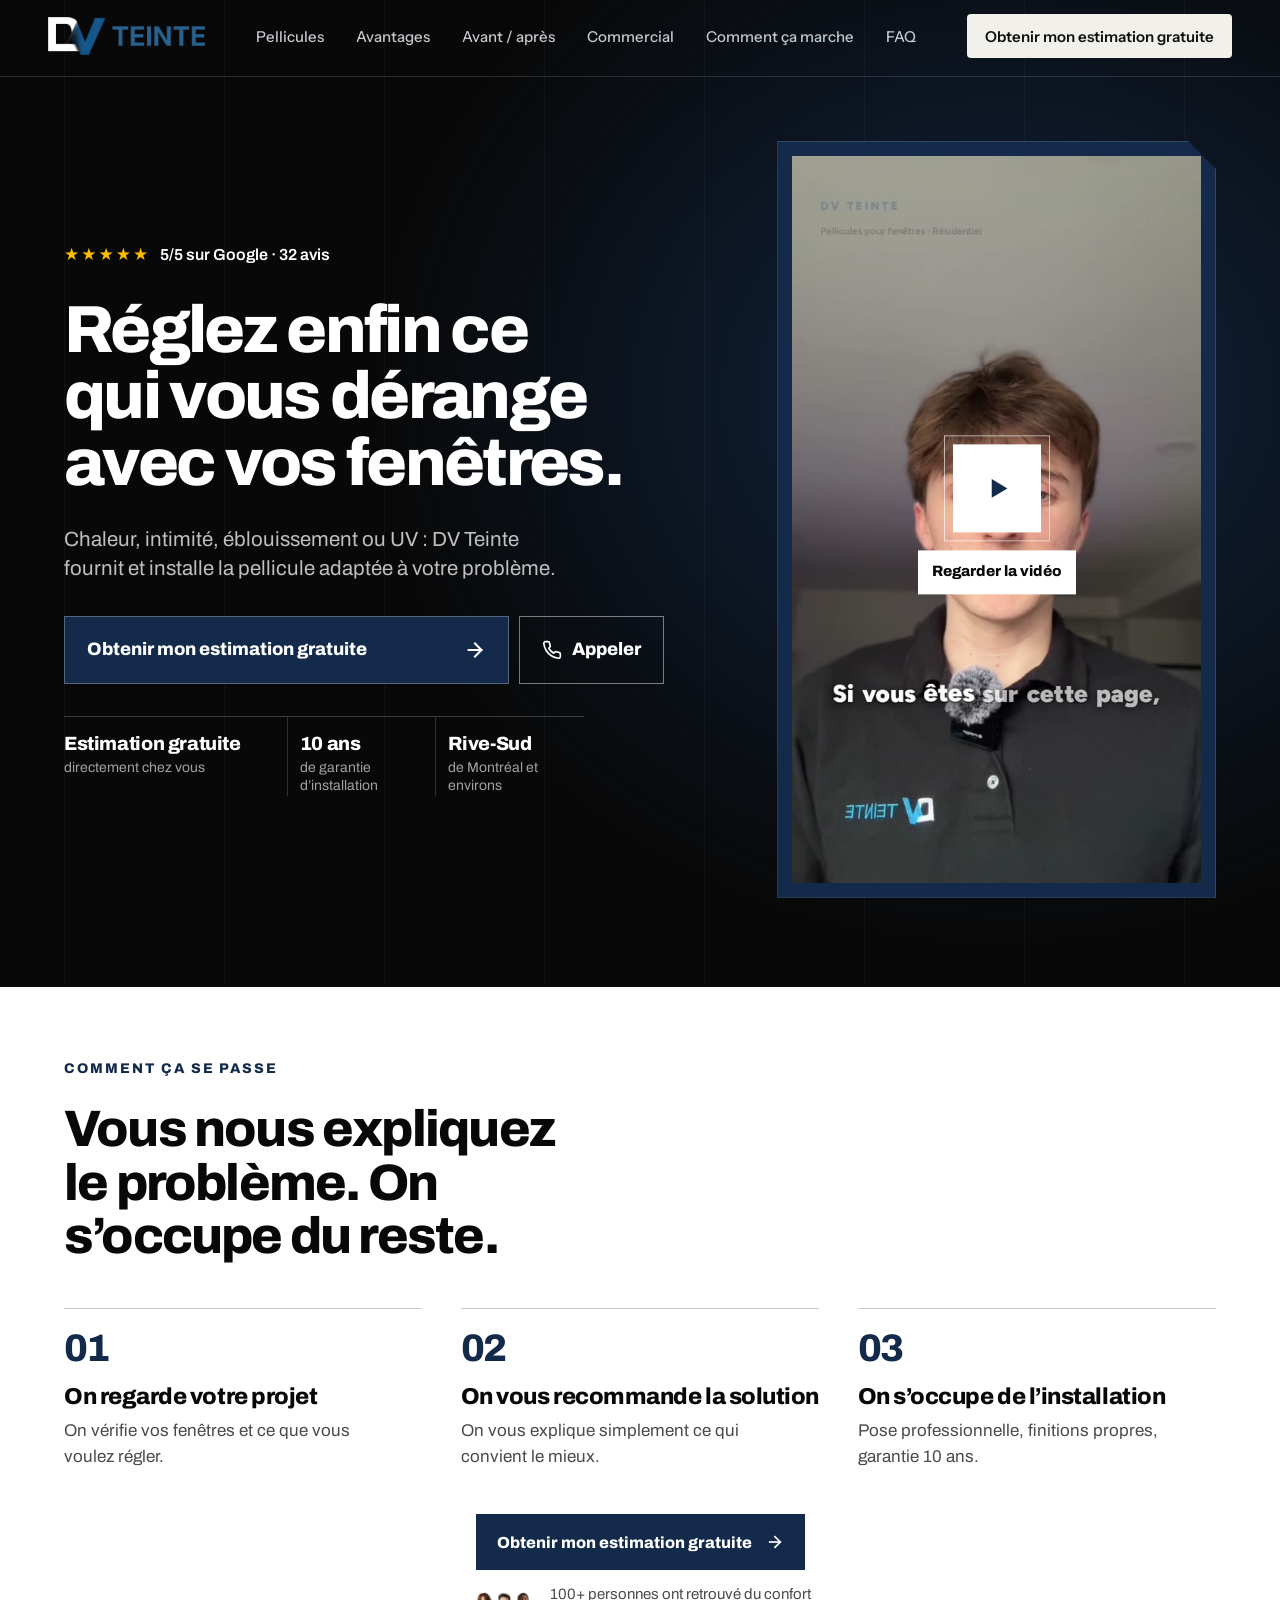
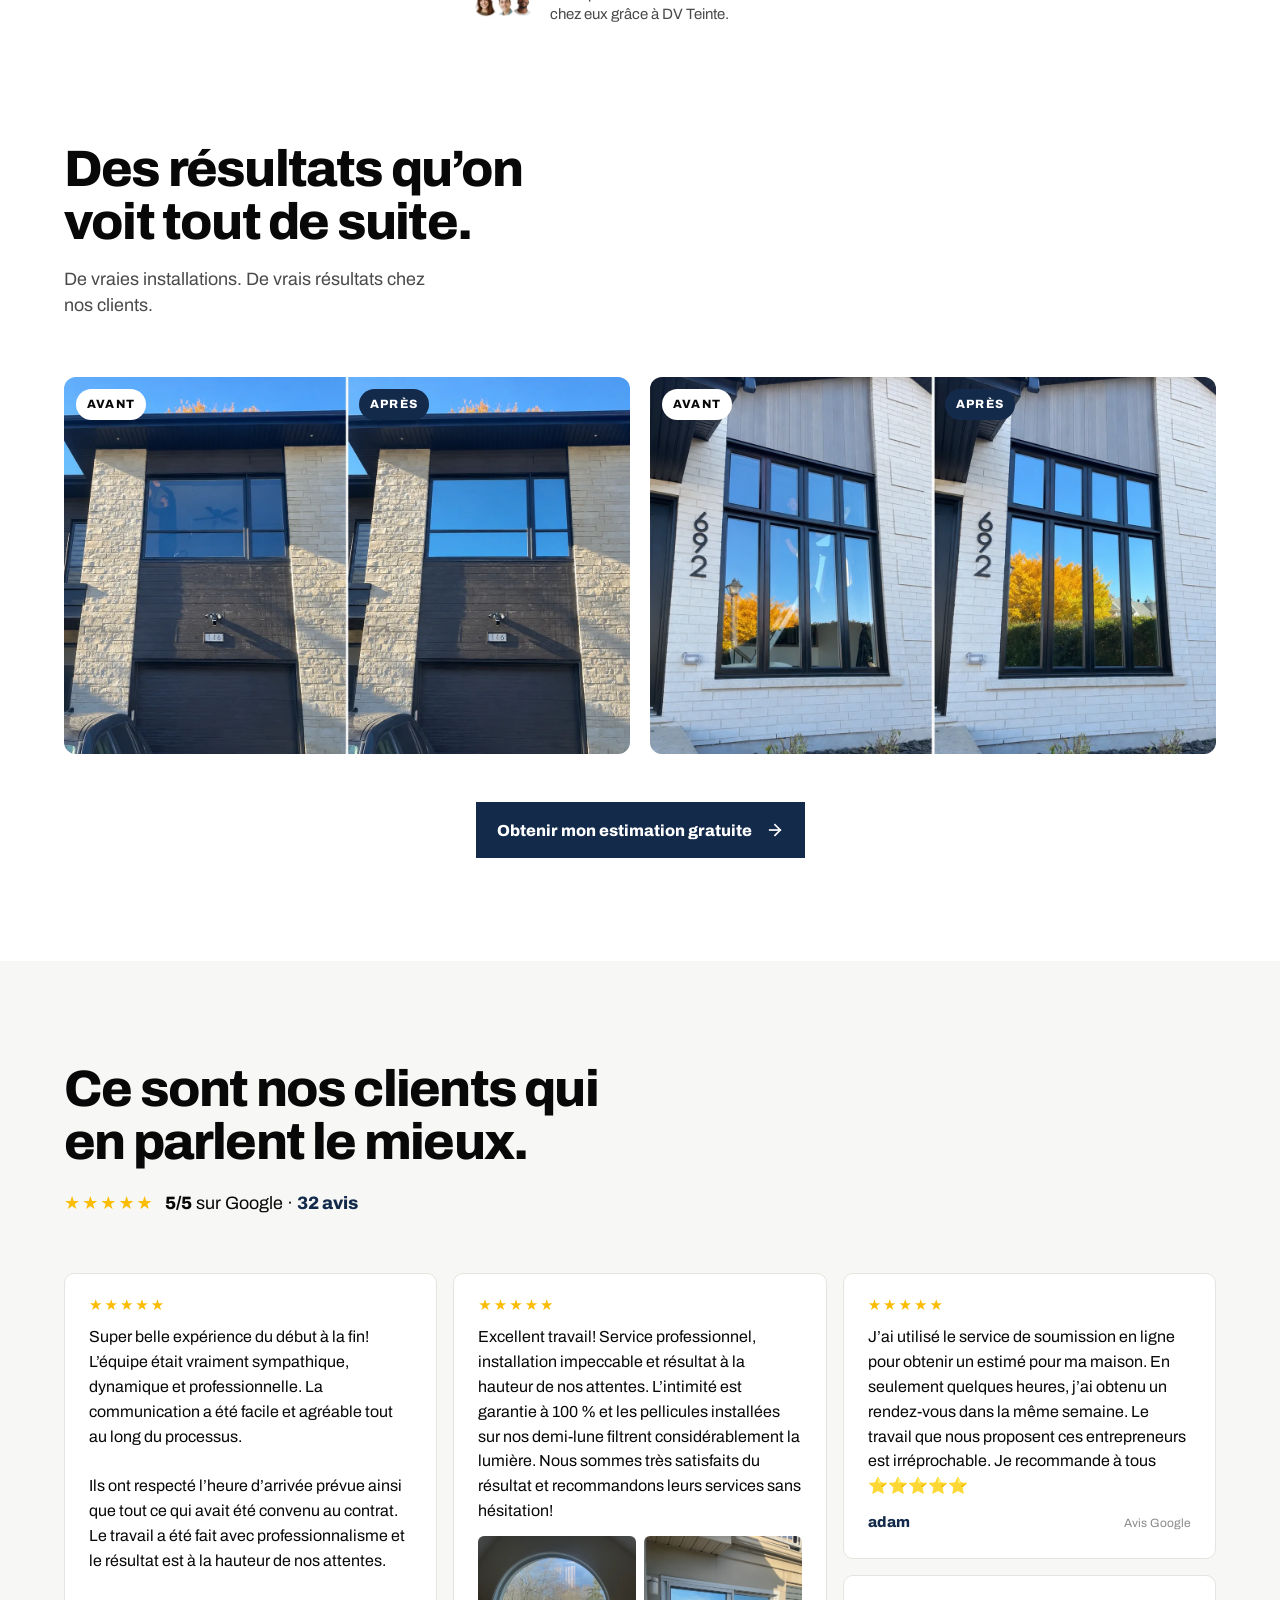
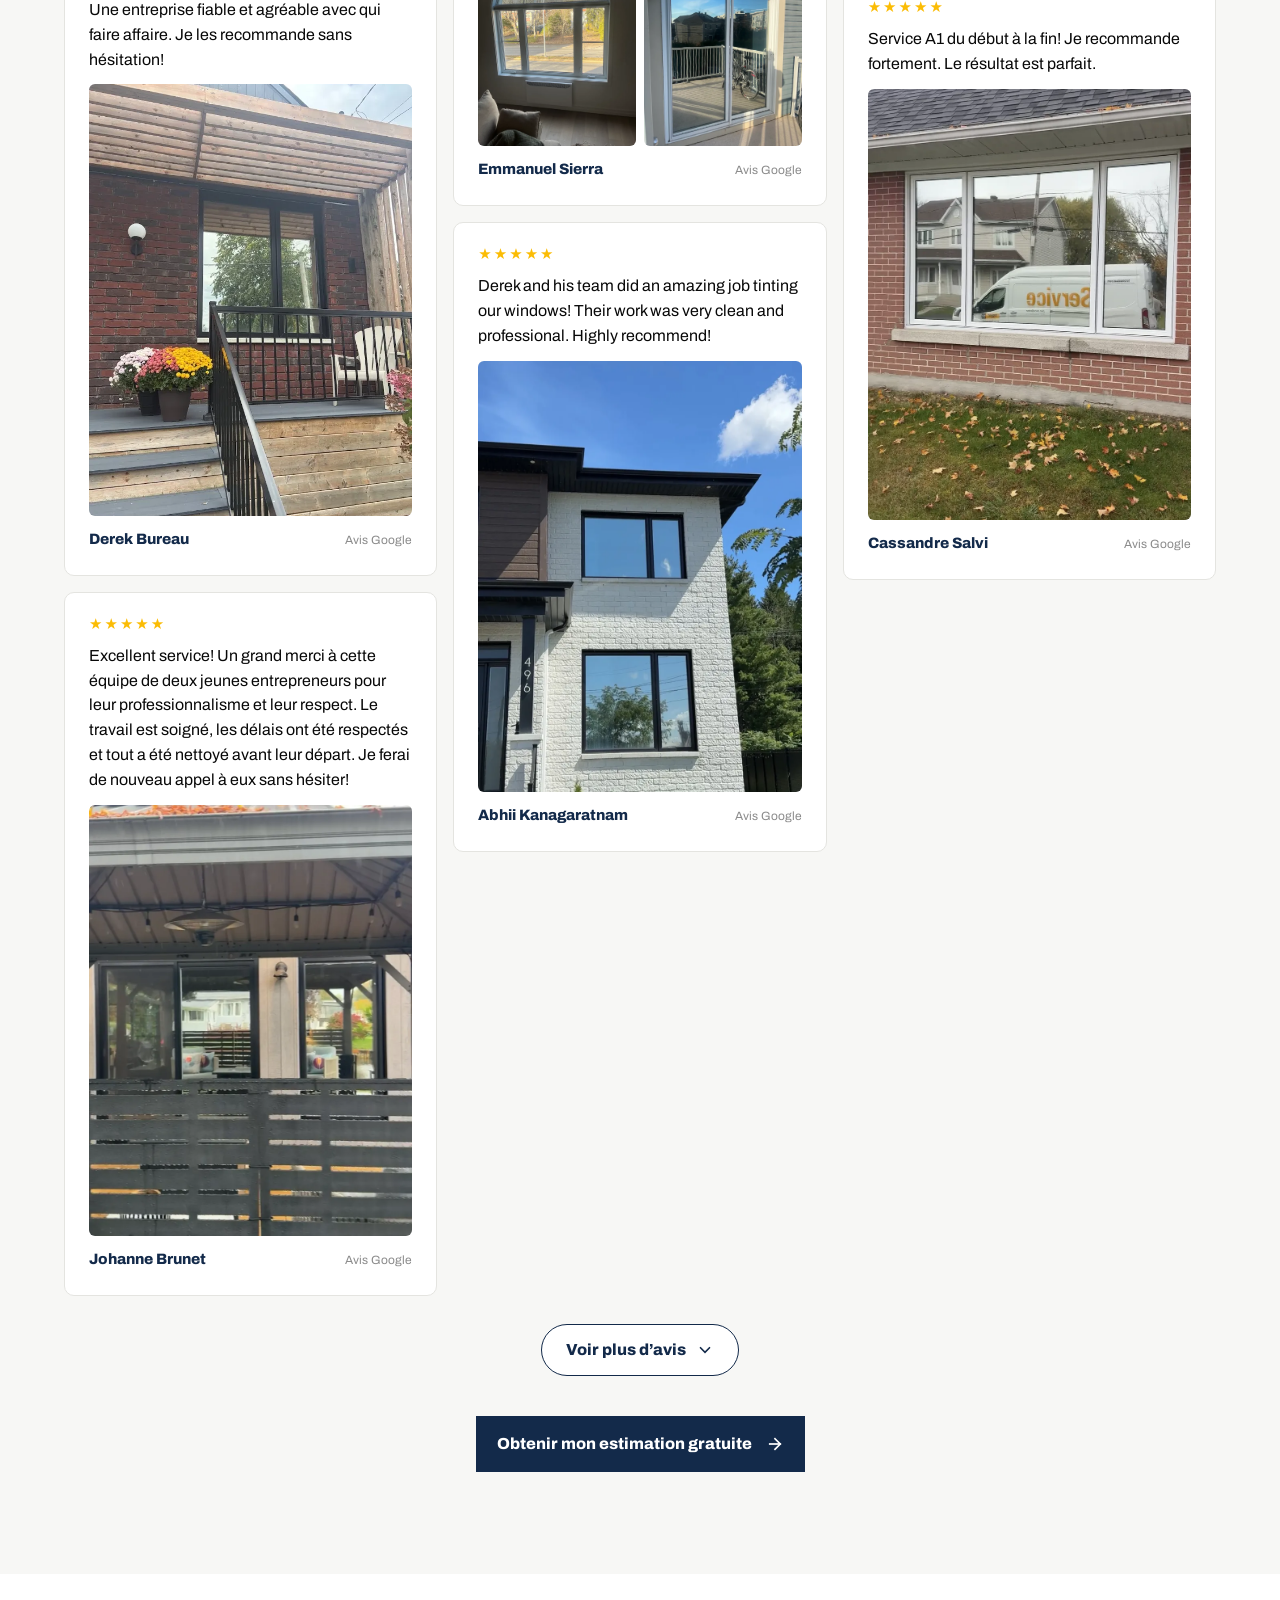
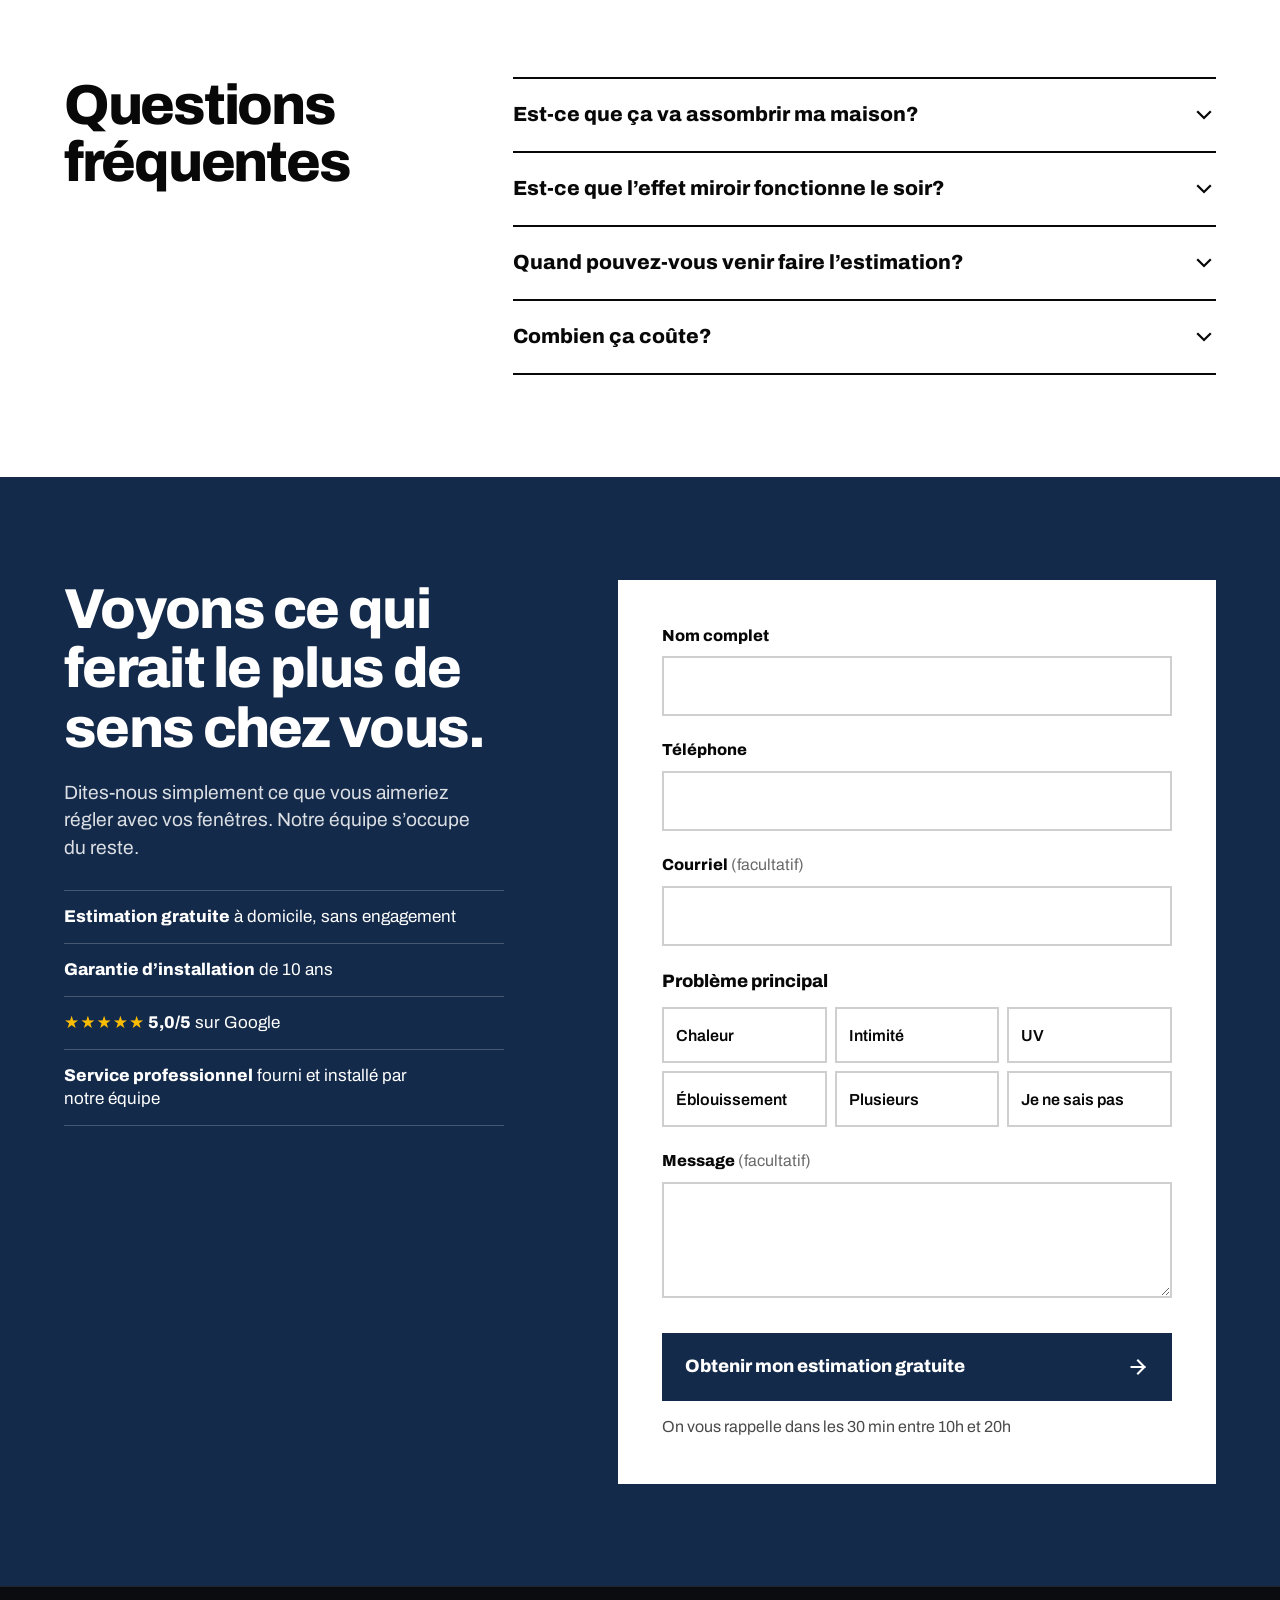
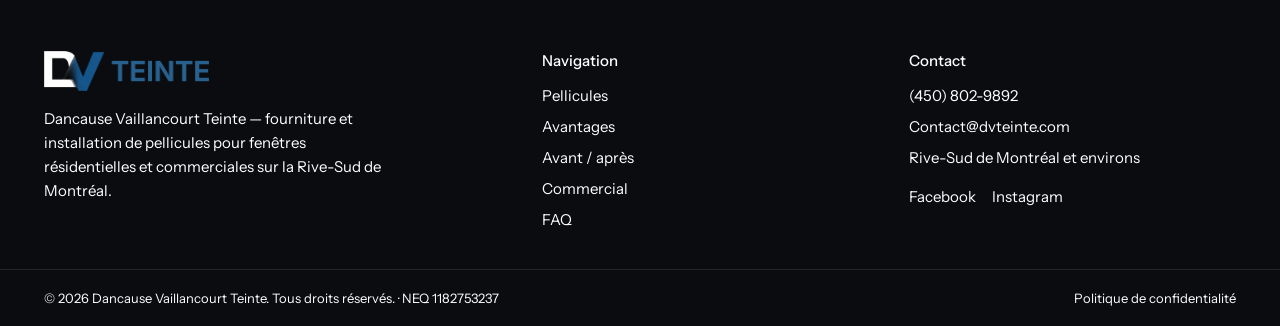
==== commit 2748cf2a: "Formulaire : « dans le 30 min » devient « dans les 30 min » Co-Authored-By: Claude Sonnet 5.5 <norep" ====
--- a/index.html
+++ b/index.html
@@ -290,7 +290,7 @@
                 <span data-btn-label>Obtenir mon estimation gratuite</span>
                 <svg width="22" height="22" viewBox="0 0 24 24" fill="none" stroke="currentColor" stroke-width="2.25" stroke-linecap="square" style="flex:none"><path d="M5 12h14"></path><path d="m12 5 7 7-7 7"></path></svg>
               </button>
-              <span style="font-size:16px;color:#4A4A4A">On vous rappelle dans le 30 min entre 10h et 20h</span>
+              <span style="font-size:16px;color:#4A4A4A">On vous rappelle dans les 30 min entre 10h et 20h</span>
               <p data-send-err role="alert" hidden style="margin:0;font-size:16px;color:#B3261E">Une erreur est survenue lors de l’envoi. Veuillez réessayer ou nous appeler au 450 802-9892.</p>
               <span data-promo hidden style="font-size:16px;color:#080808;padding-top:14px;border-top:2px solid #EDEDED"><strong>Promotion en cours :</strong> jusqu’à 400 $ de rabais selon la grandeur du projet.</span>
             </div>
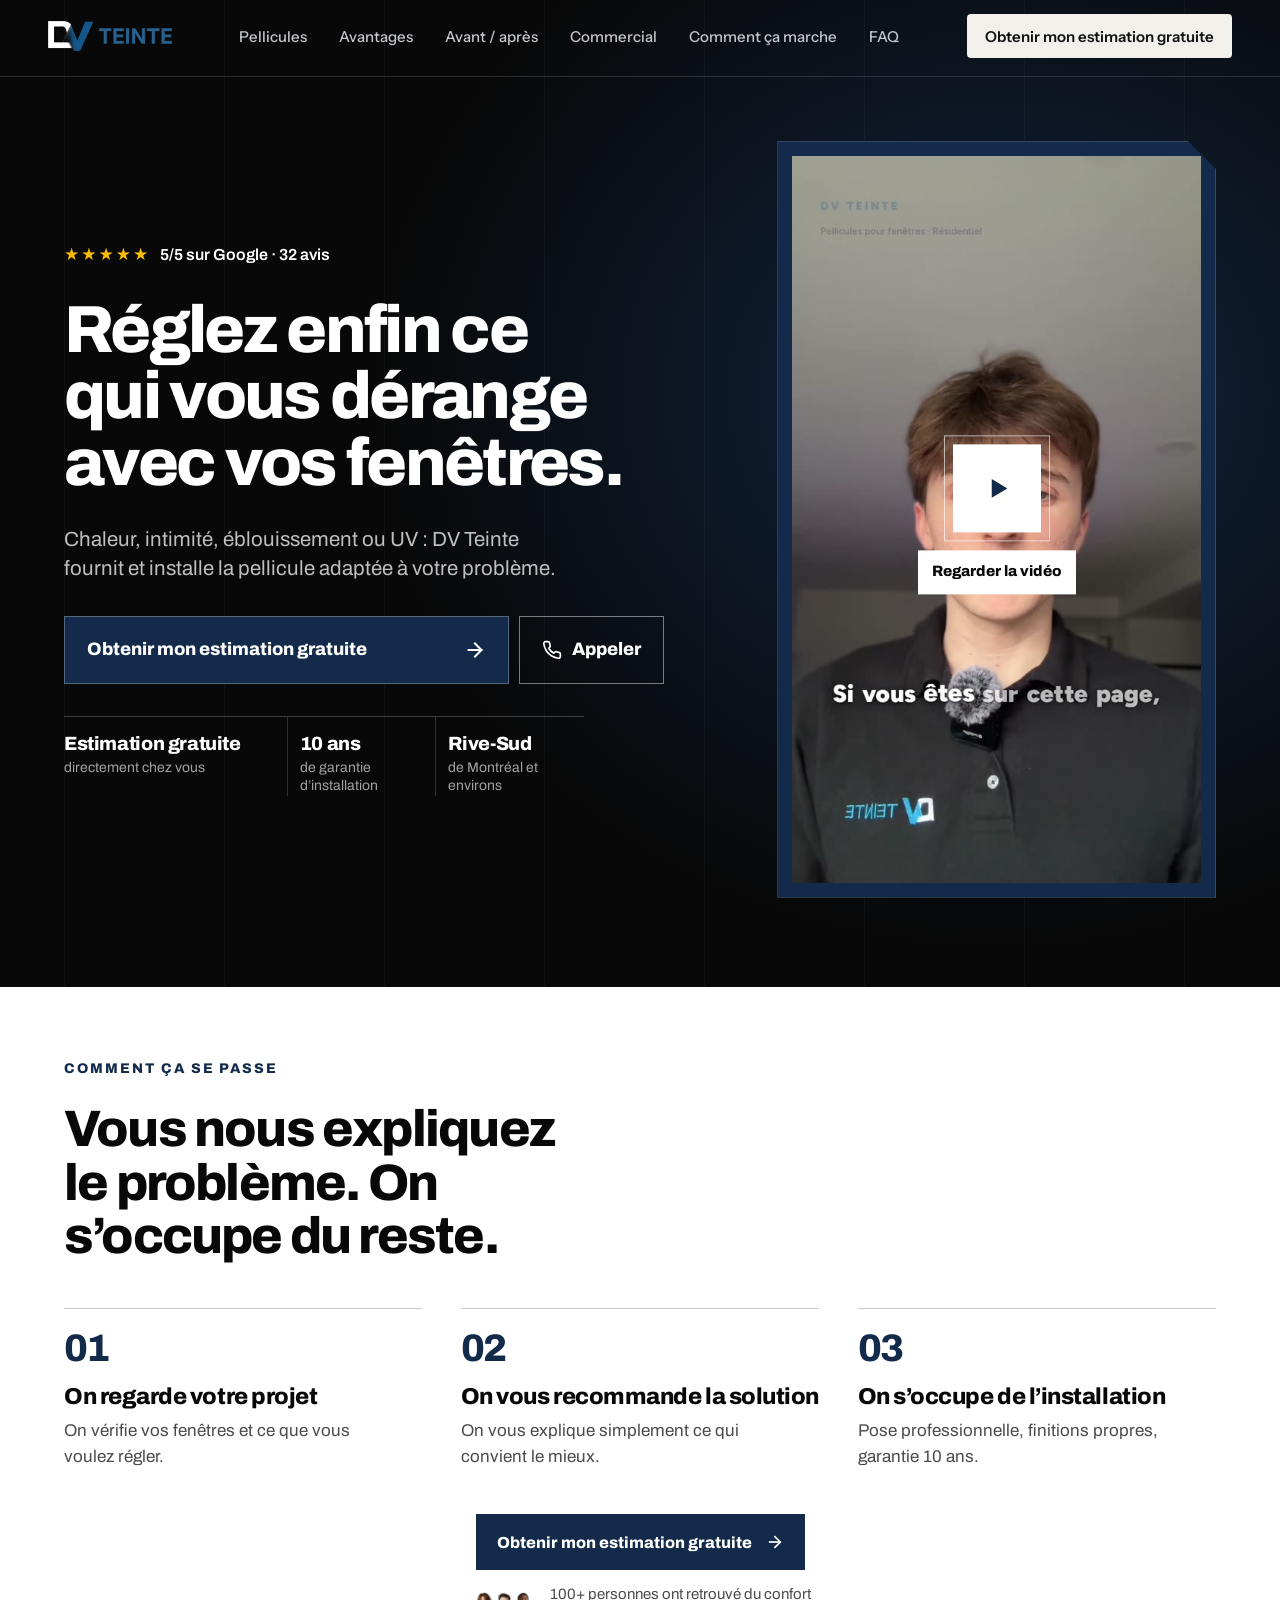
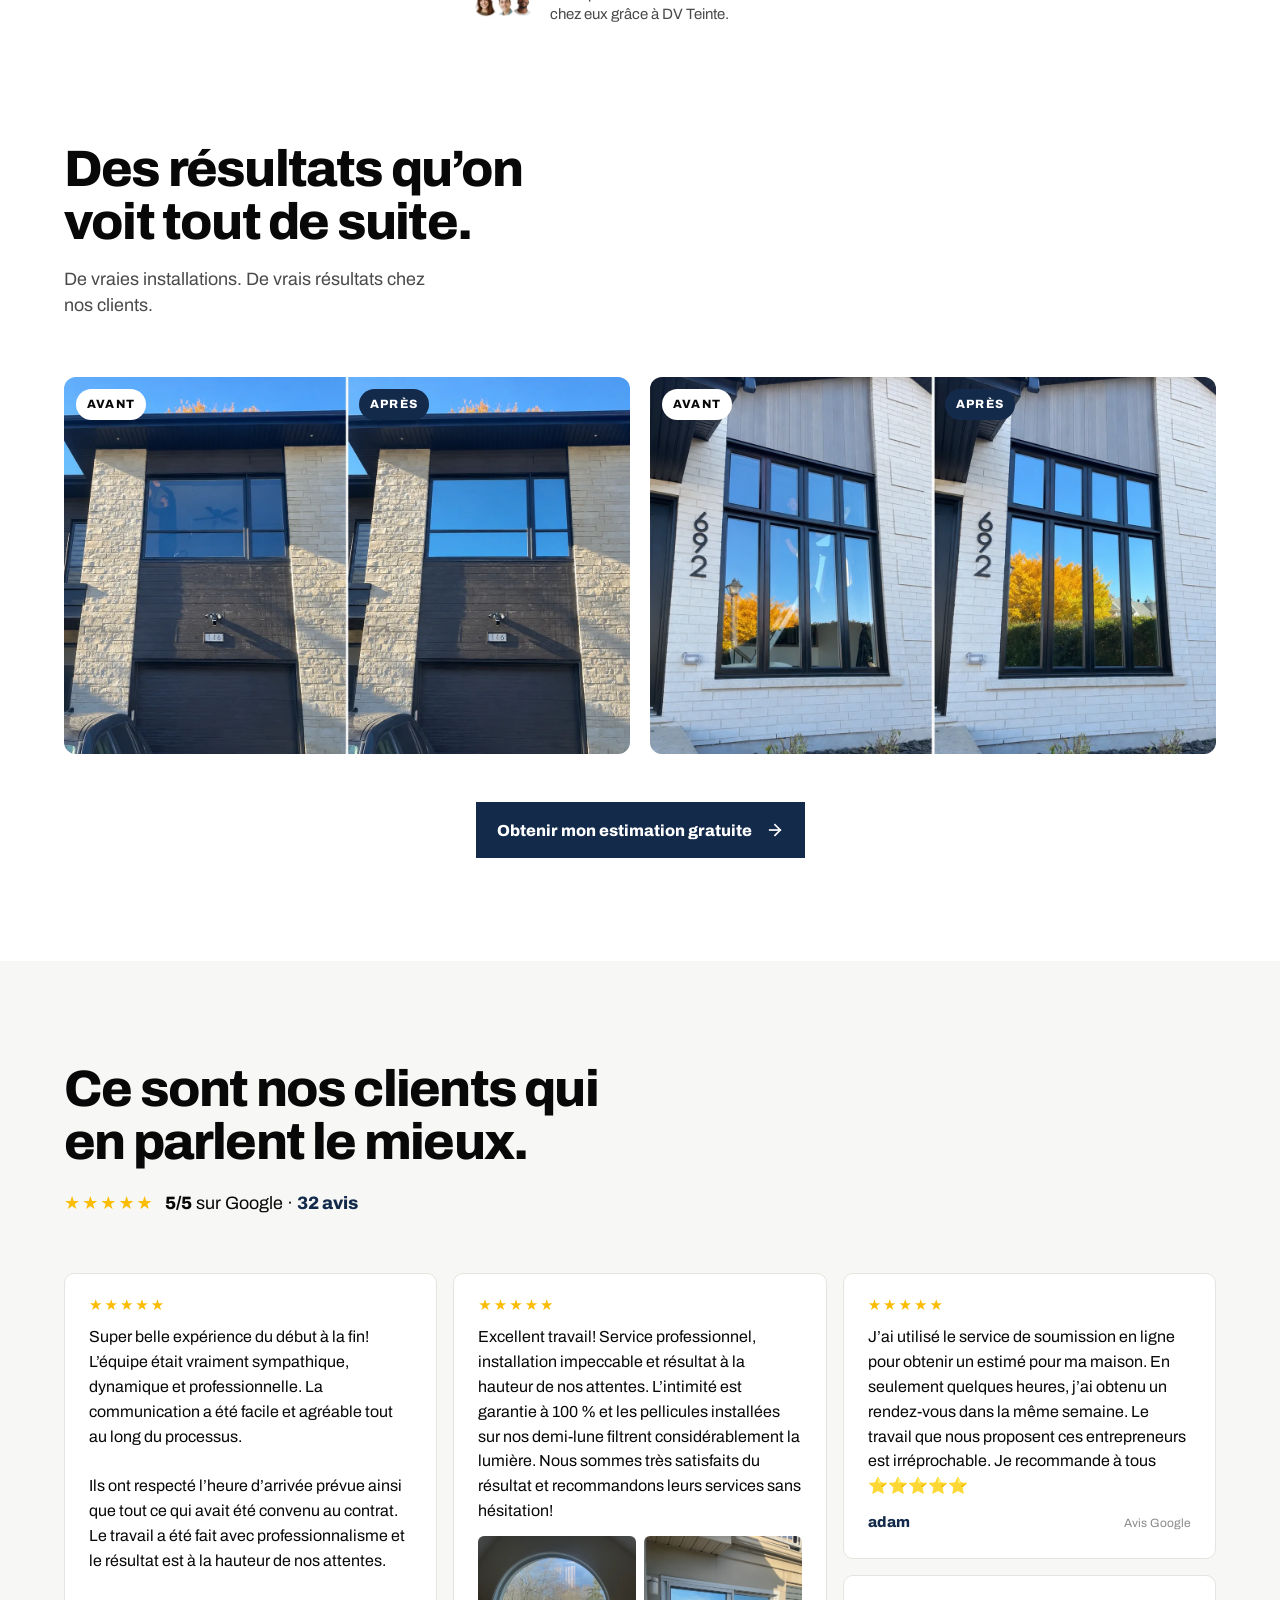
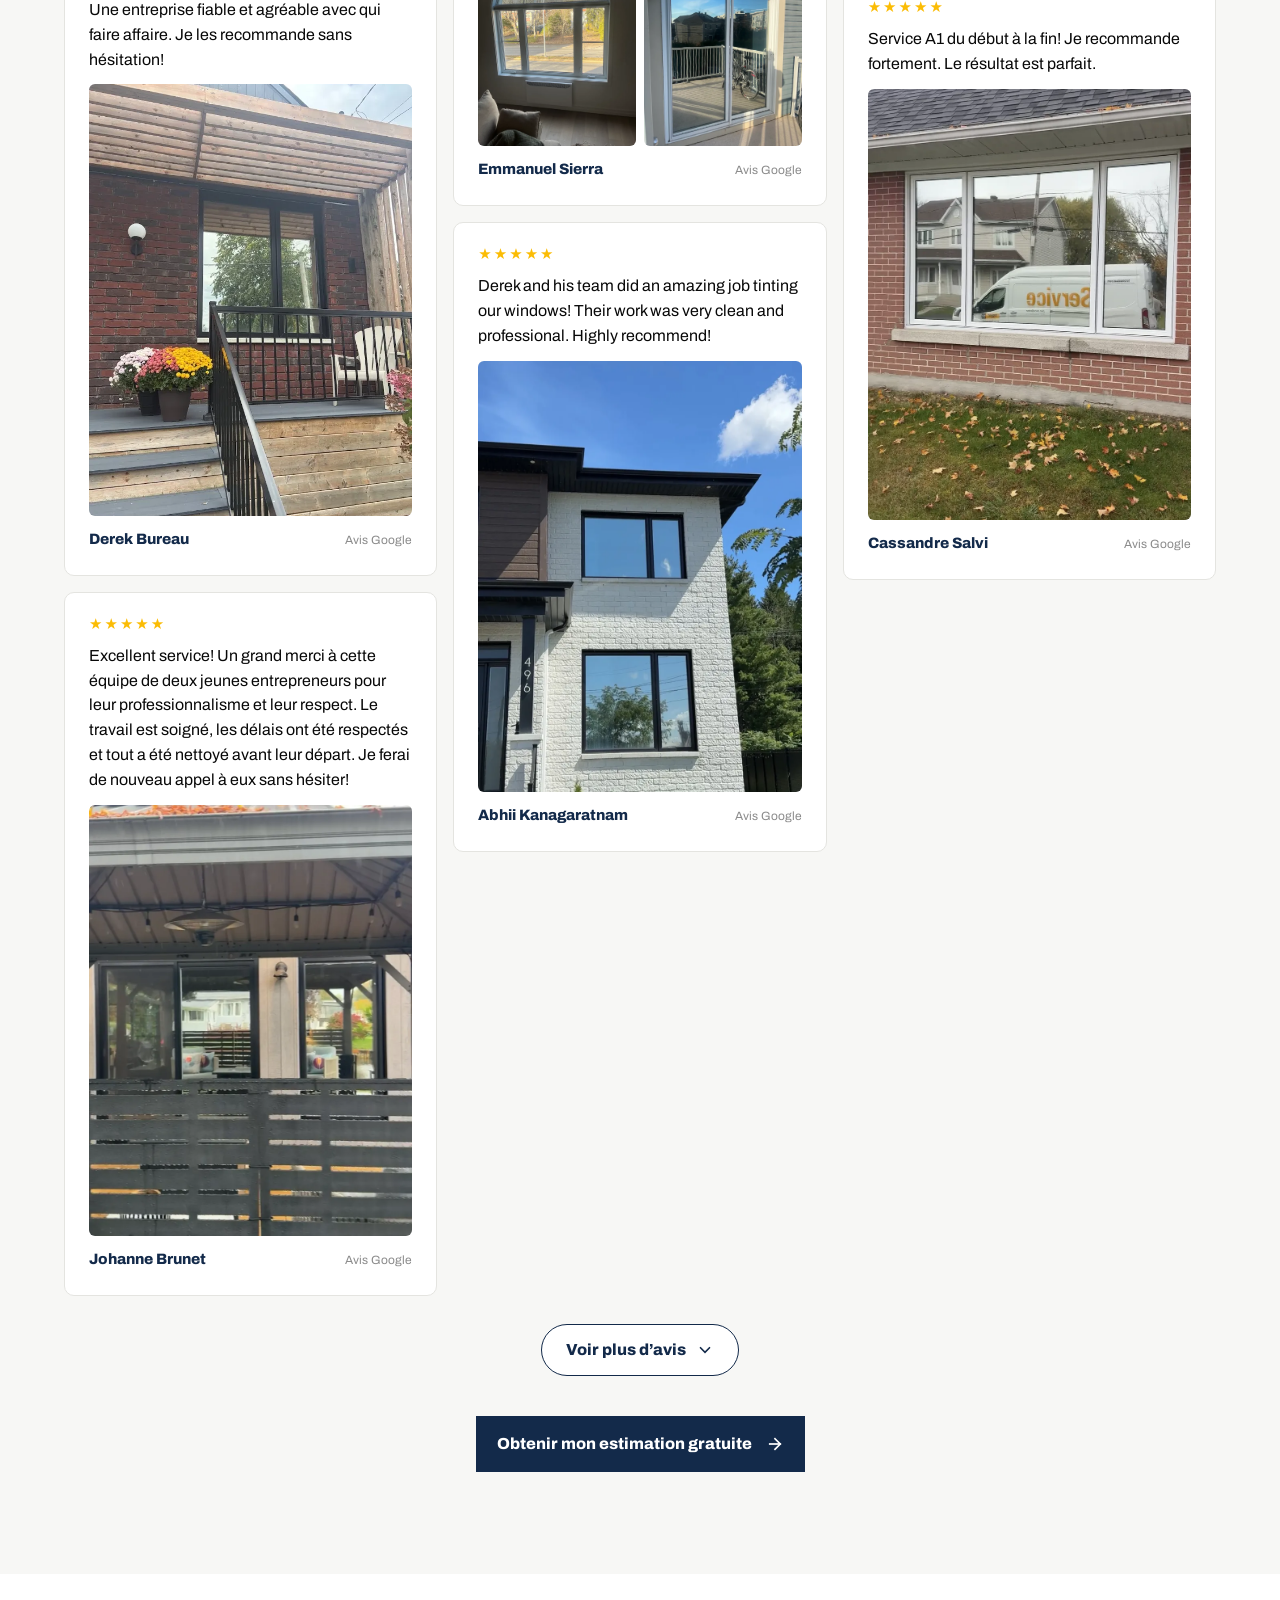
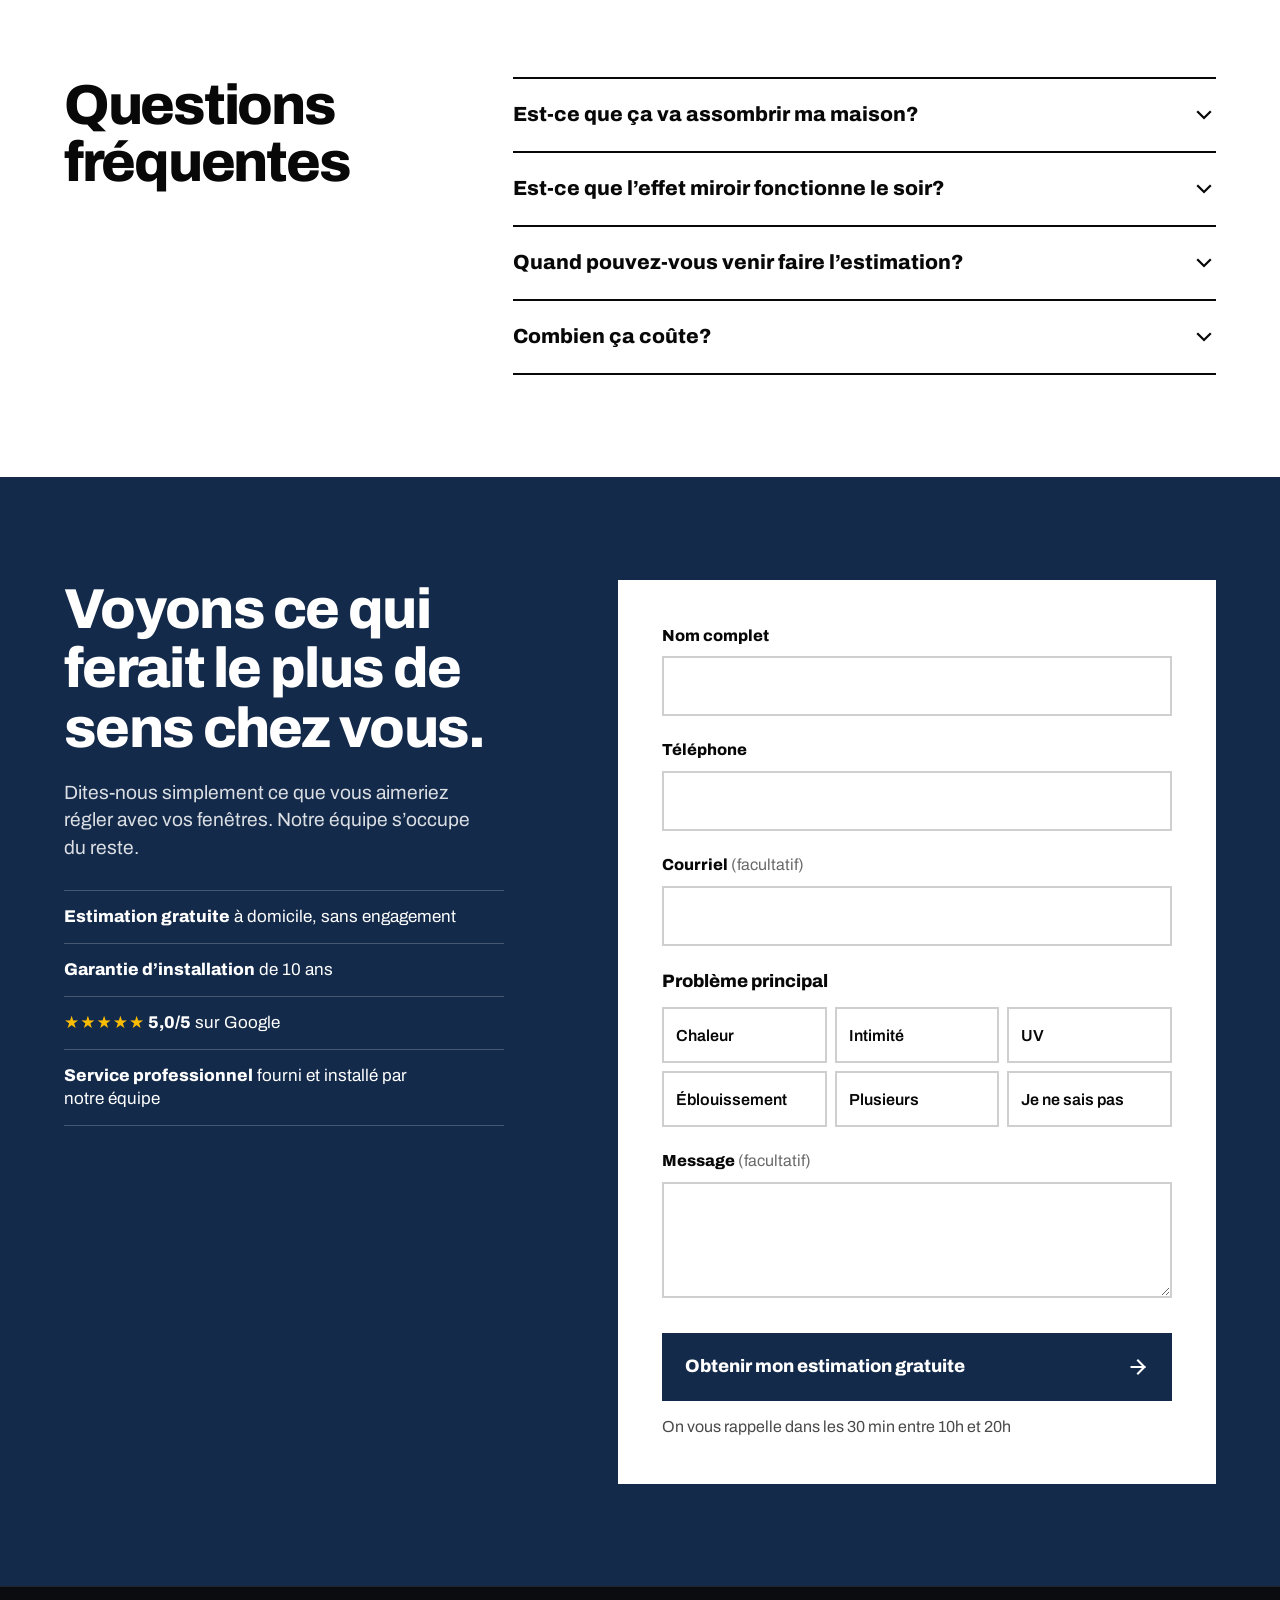
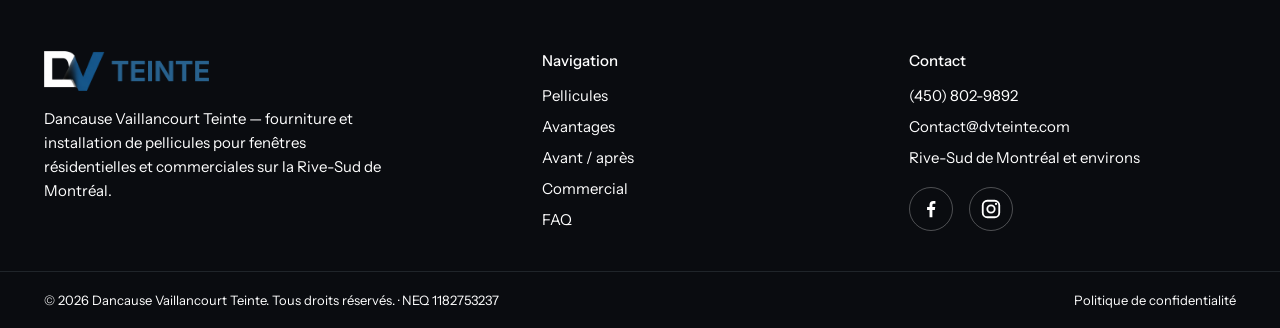
==== commit 3aa60710: "Pied de page : logos Facebook et Instagram cliquables au lieu du texte Co-Authored-By: Claude Sonnet" ====
--- a/index.html
+++ b/index.html
@@ -329,8 +329,8 @@
           <a href="mailto:Contact@dvteinte.com">Contact@dvteinte.com</a>
           <span class="footer-muted">Rive-Sud de Montréal et environs</span>
           <div class="footer-social">
-            <a href="#">Facebook</a>
-            <a href="https://www.instagram.com/dv_teinte?utm_source=ig_web_button_share_sheet&igsh=ZDNlZDc0MzIxNw==" target="_blank" rel="noopener">Instagram</a>
+            <a href="https://www.facebook.com/p/DV-Teinte-61592194427869/" target="_blank" rel="noopener" class="footer-ico" aria-label="Facebook DV Teinte"><svg width="22" height="22" viewBox="0 0 24 24" fill="currentColor" aria-hidden="true"><path d="M13.5 21v-8h2.7l.4-3.2h-3.1V7.8c0-.9.3-1.5 1.6-1.5h1.7V3.4c-.3 0-1.3-.1-2.4-.1-2.4 0-4 1.5-4 4.1v2.4H7.7V13h2.7v8h3.1z"/></svg></a>
+            <a href="https://www.instagram.com/dv_teinte?utm_source=ig_web_button_share_sheet&igsh=ZDNlZDc0MzIxNw==" target="_blank" rel="noopener" class="footer-ico" aria-label="Instagram DV Teinte"><svg width="22" height="22" viewBox="0 0 24 24" fill="none" stroke="currentColor" stroke-width="2" aria-hidden="true"><rect x="3" y="3" width="18" height="18" rx="5"/><circle cx="12" cy="12" r="4"/><circle cx="17.5" cy="6.5" r="1.2" fill="currentColor" stroke="none"/></svg></a>
           </div>
         </div>
       </div>
--- a/styles.css
+++ b/styles.css
@@ -185,6 +185,9 @@
 .footer-links a:hover{color:#fff;text-decoration:underline;text-underline-offset:3px;}
 .footer-muted{color:#fff;}
 .footer-social{display:flex;gap:16px;margin-top:8px;}
+.footer-ico{display:inline-flex;align-items:center;justify-content:center;width:44px;height:44px;border:1px solid rgba(255,255,255,.28);border-radius:50%;color:#fff;transition:background .2s,border-color .2s;}
+.footer-ico:hover{background:rgba(255,255,255,.12);border-color:#fff;color:#fff;text-decoration:none;}
+.footer-ico:focus-visible{outline:2px solid #8DB8DE;outline-offset:3px;}
 .footer-bottom{border-top:1px solid rgba(184,212,227,.12);}
 .footer-bottom-inner{padding:20px 24px;display:flex;flex-wrap:wrap;gap:12px;justify-content:space-between;font-size:13px;color:#fff;}
 .footer-bottom-inner a{color:#fff;}
@@ -811,67 +814,3 @@
   .vsl-dlg{width:min(420px,92vw);height:min(92dvh,880px);margin:auto;border:1px solid rgba(255,255,255,.14);border-radius:8px;}
 }
 html.vsl-lock{overflow:hidden;}
-
-
-/* ===================================================================
-   PASSE PREMIUM — un seul univers sombre, un seul accent, photos plus grandes
-   (bloc ajouté à la fin : supprimer ce bloc ramène l'ancien rendu)
-   =================================================================== */
-
-/* 1. Un seul univers : fond anthracite partout, cartes un cran plus clair */
-.demo,.svc,.trust,.proc{background:#0E1012;color:#F2F0EB;border-top:1px solid rgba(255,255,255,.08);}
-.rev-sec{background:#0E1012;box-shadow:0 0 0 100vmax #0E1012;}
-.rev-card{background:#15181B;border-color:rgba(255,255,255,.1);}
-.demo-title,.svc-title,.trust-title,.proc-title,.svc-card h3,.trust-item h3,.proc-body h3,.demo-caption{color:#F2F0EB;}
-.demo-sub,.svc-sub,.svc-for,.svc-note,.trust-sub,.trust-desc,.proc-sub,.proc-body p{color:#C4C7CC;}
-.svc-card{background:#15181B;border-color:rgba(255,255,255,.1);}
-.svc-list li{color:#F2F0EB;border-top-color:rgba(255,255,255,.12);}
-.svc-list li::before{background:#8DB8DE;}
-.trust-item{border-top-color:rgba(255,255,255,.14);}
-.trust-fig,.trust-link,.trust-note{color:#8DB8DE;}
-.trust-link{border-bottom-color:rgba(141,184,222,.4);}
-.trust-link:hover{color:#B7D3EC;border-bottom-color:#B7D3EC;}
-.proc-num{background:#0E1012;color:#8DB8DE;}
-.proc-steps::before{background:rgba(255,255,255,.2);}
-@media (min-width:1080px){.proc-step:not(:last-child) .proc-num::after{background:rgba(255,255,255,.2);}}
-.demo-tabs button{border-color:rgba(255,255,255,.22);color:#F2F0EB;}
-.demo-tabs button:hover{border-color:#8DB8DE;}
-.demo-tabs button[aria-selected="true"]{background:#F2F0EB;border-color:#F2F0EB;color:#0E1012;}
-.demo-frame{background:#15181B;}
-.demo-badge{background:rgba(14,16,18,.72);color:#F2F0EB;border:1px solid rgba(255,255,255,.18);}
-
-/* 2. Un seul accent d'action : bouton crème sur fond foncé */
-.btn-blue,.demo-cta,.svc-btn,.proc-cta,.est-submit,.vsl-btn,.vsl-cta,.sticky-bar .sticky-main{background:#F2F0EB;color:#0E1012;}
-.btn-blue:hover,.demo-cta:hover,.svc-btn:hover,.proc-cta:hover,.est-submit:hover,.vsl-btn:hover,.vsl-cta:hover,.sticky-bar .sticky-main:hover{background:#fff;color:#0E1012;}
-.vsl-after.is-done .vsl-cta{background:#fff;color:#0E1012;}
-.demo-tabs button:focus-visible,.demo-cta:focus-visible,.svc-btn:focus-visible,.proc-cta:focus-visible{outline-color:#8DB8DE;}
-
-/* 3. Typographie : titres plus grands, texte plus lisible */
-.demo-title,.svc-title,.trust-title,.proc-title,.vsl-h2{font-size:clamp(34px,5vw,60px);line-height:1.04;letter-spacing:-.03em;}
-.demo-sub,.svc-sub,.trust-sub,.proc-sub{font-size:clamp(17px,1.6vw,19px);}
-.svc-for,.svc-note,.trust-desc,.proc-body p,.solu-cta p,.est-note{font-size:16px;line-height:1.55;}
-.hero-tag,.solu-label{color:#A9AEB4;}
-@media (max-width:1079px){
-  .demo-title,.svc-title,.trust-title,.proc-title,.vsl-h2{font-size:clamp(30px,8.4vw,38px);}
-  .lede,.solu-head .lede,.demo-sub,.trust-sub,.proc-sub{font-size:16px;}
-}
-
-/* 4. Photo plus grande */
-.demo-in{max-width:1040px;}
-.demo-frame{aspect-ratio:4/5;}
-@media (min-width:900px){.demo-frame{aspect-ratio:16/10;}}
-
-/* 5. Signature : le coin de film qui se décolle (comme dans le logo) */
-.demo-frame::before,.vsl-media::before{content:"";position:absolute;right:0;bottom:0;width:64px;height:64px;z-index:3;background:linear-gradient(135deg,#B7D3EC 0%,#5B9AD0 55%,#2E6CA0 100%);clip-path:polygon(0 0,100% 0,0 100%);box-shadow:none;pointer-events:none;}
-.demo-frame::after,.vsl-media::after{content:"";position:absolute;right:0;bottom:0;width:64px;height:64px;z-index:2;background:#0E1012;clip-path:polygon(100% 0,100% 100%,0 100%);pointer-events:none;}
-
-/* 6. Logo plus présent dans l'en-tête */
-.hdr-logo img{height:38px;width:auto;}
-
-/* 7. FAQ : 5 questions visibles, le reste sur demande */
-.faq-item.is-extra{display:none;}
-.faq-more{margin-top:20px;background:none;border:1px solid rgba(255,255,255,.22);color:#F2F0EB;font:inherit;font-weight:500;font-size:16px;min-height:48px;padding:0 24px;border-radius:4px;cursor:pointer;transition:border-color .2s;}
-.faq-more:hover{border-color:#8DB8DE;}
-.faq-more:focus-visible{outline:2px solid #8DB8DE;outline-offset:3px;}
-@media (min-width:700px){.demo-frame{max-width:none;}}
-@media (min-width:1080px){.trust-item{border-left-color:rgba(255,255,255,.14);}.trust-item:first-child{border-left:0;}}
